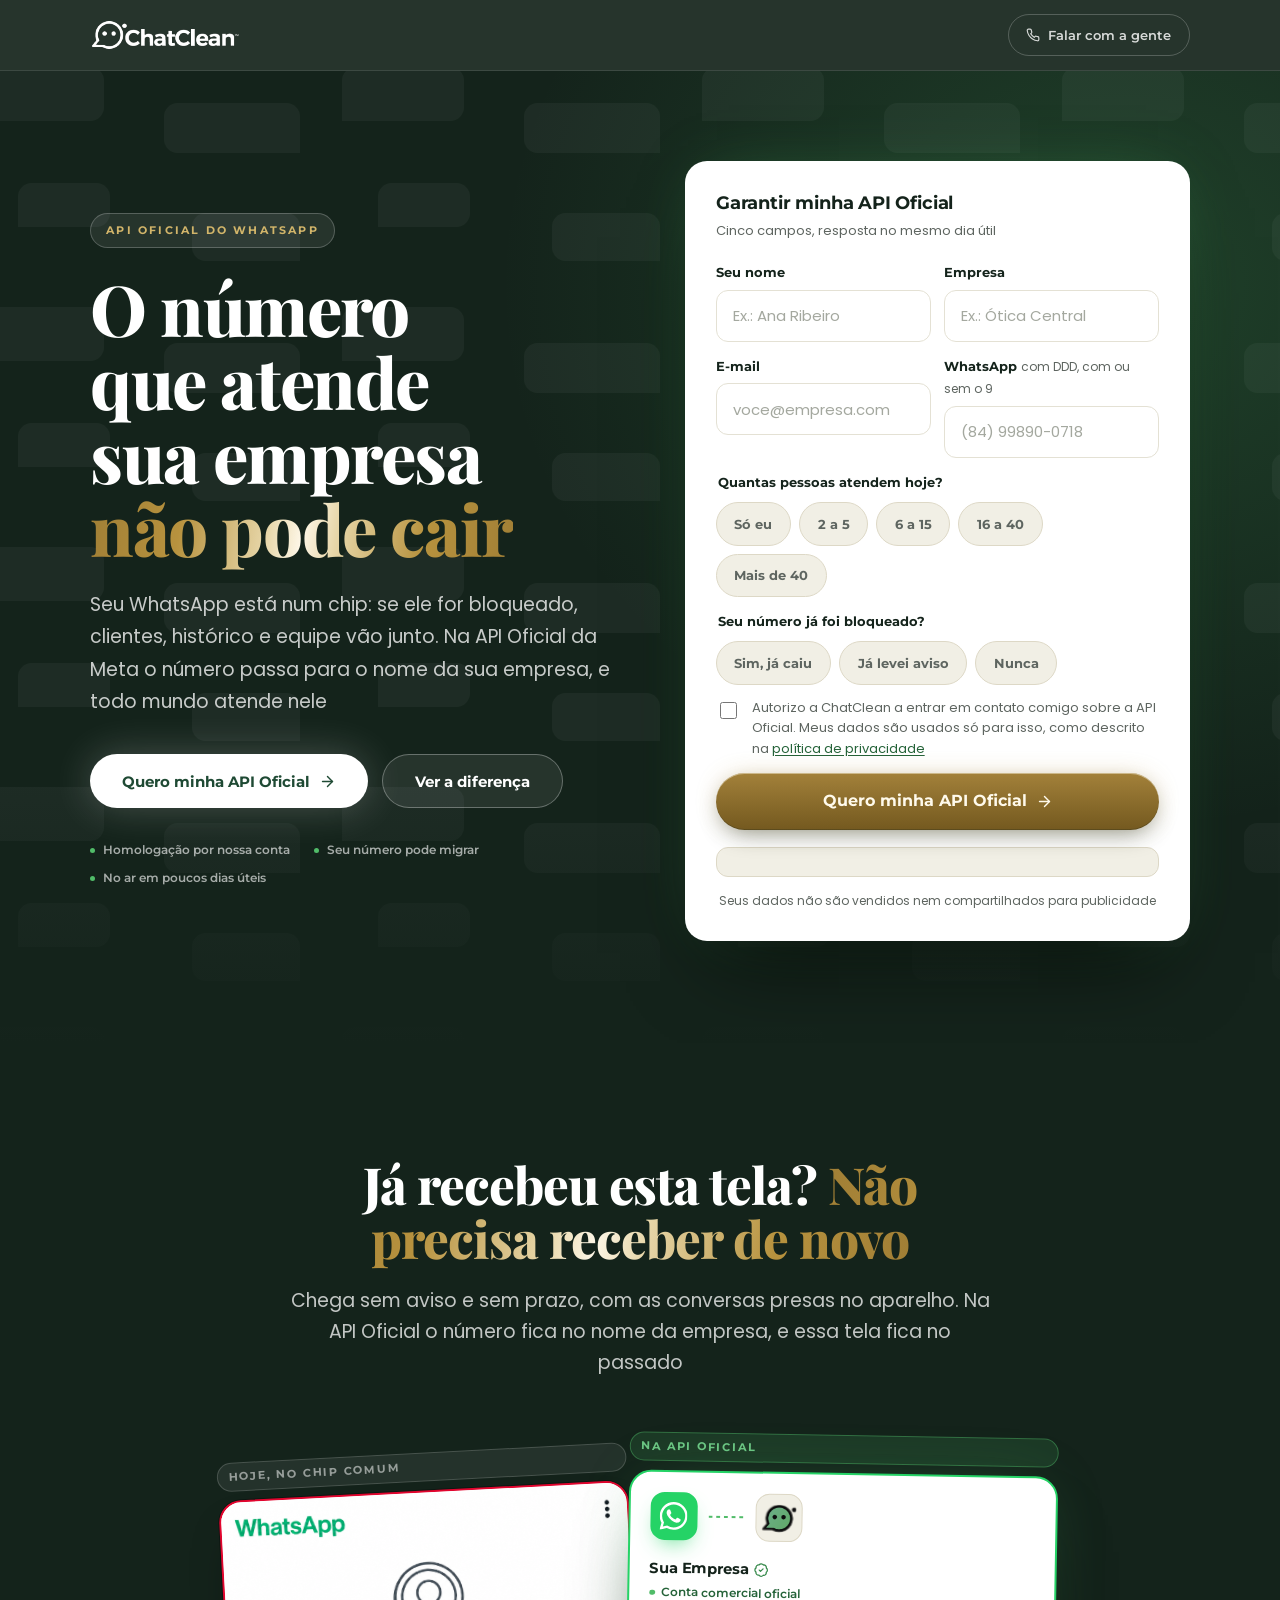
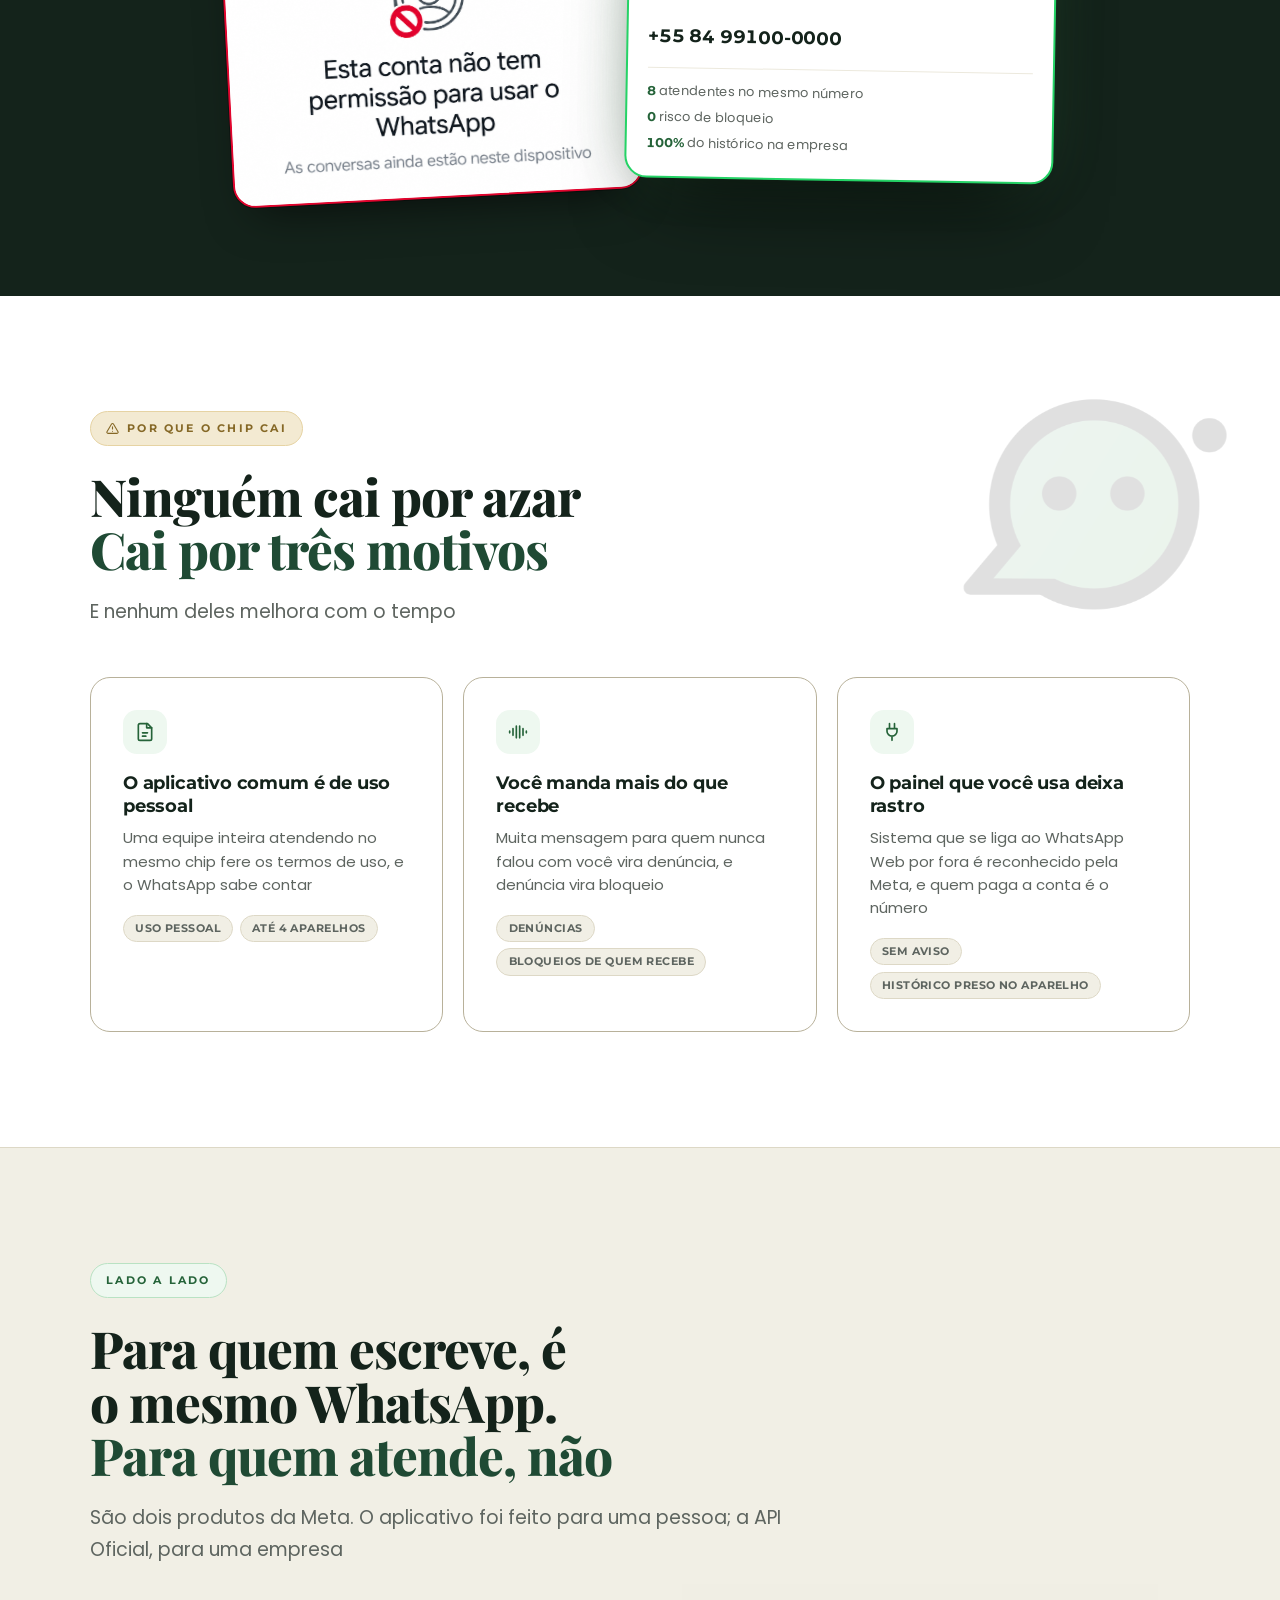
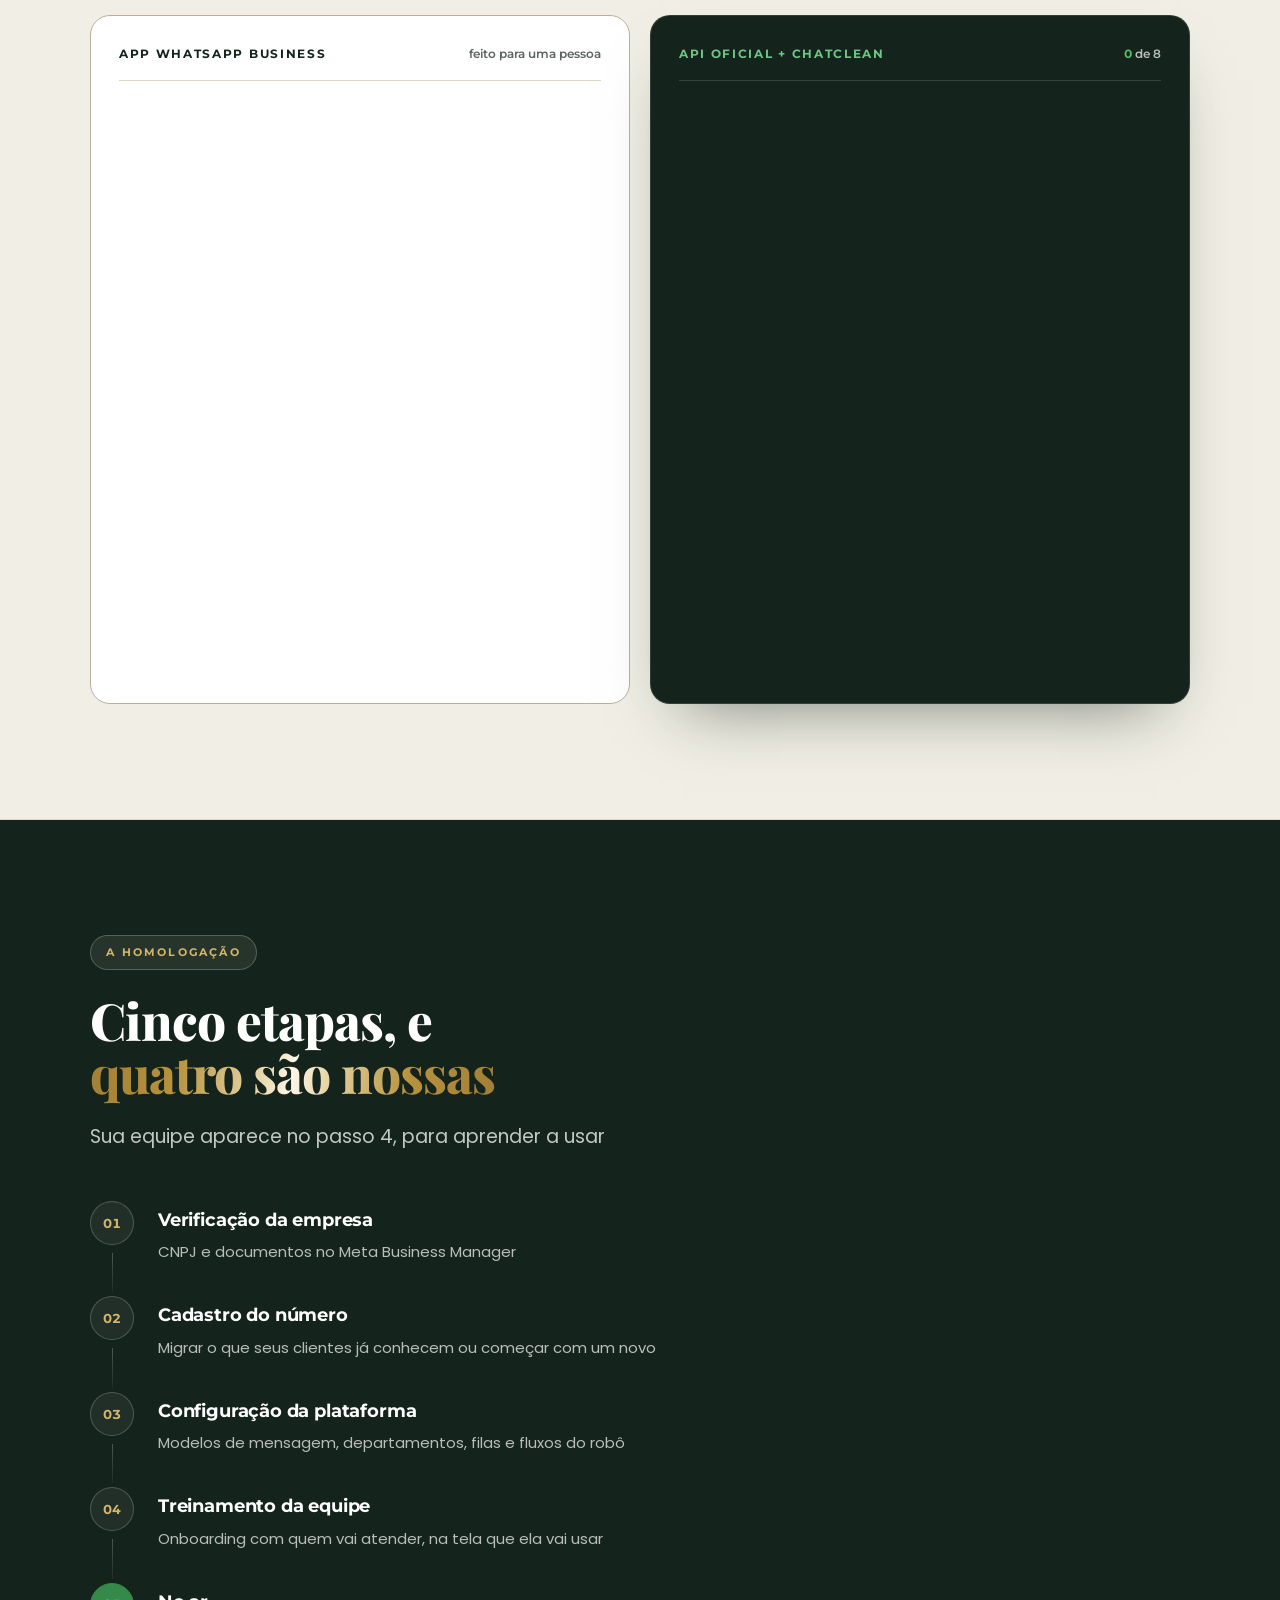
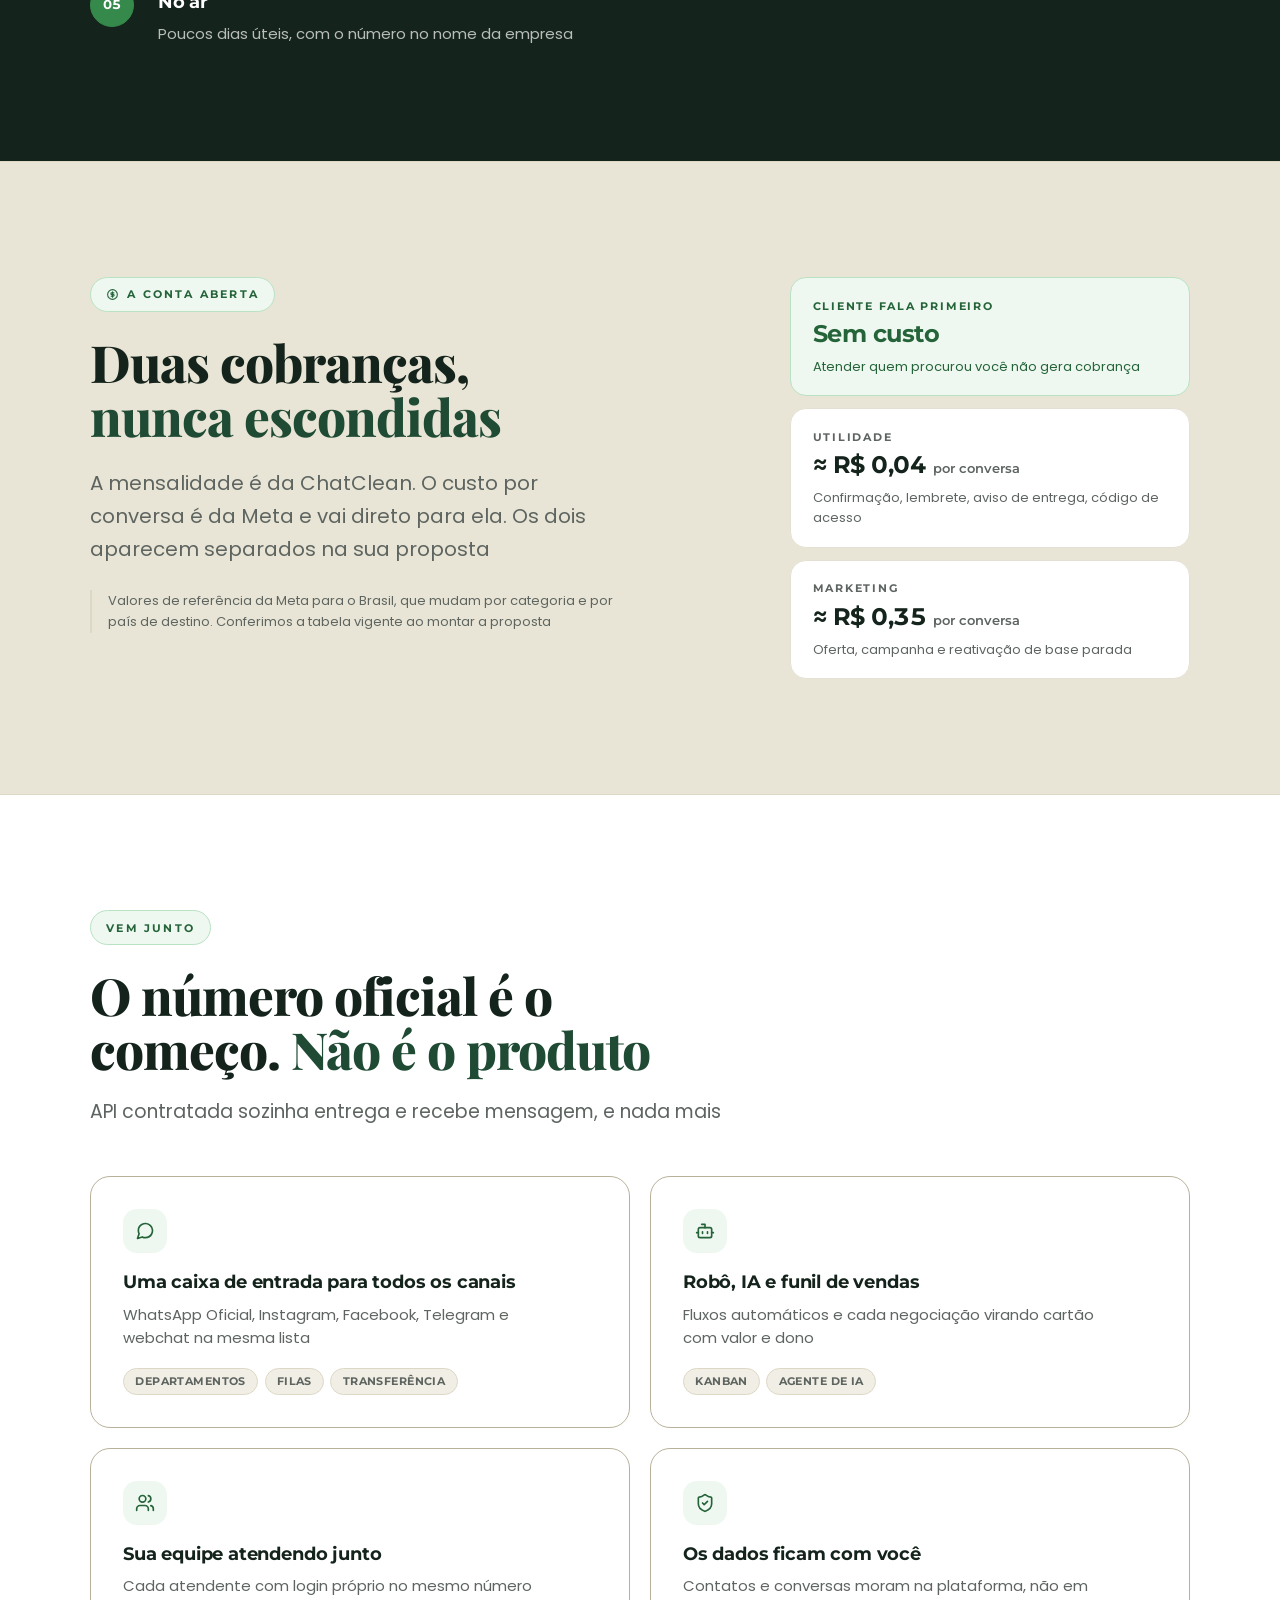
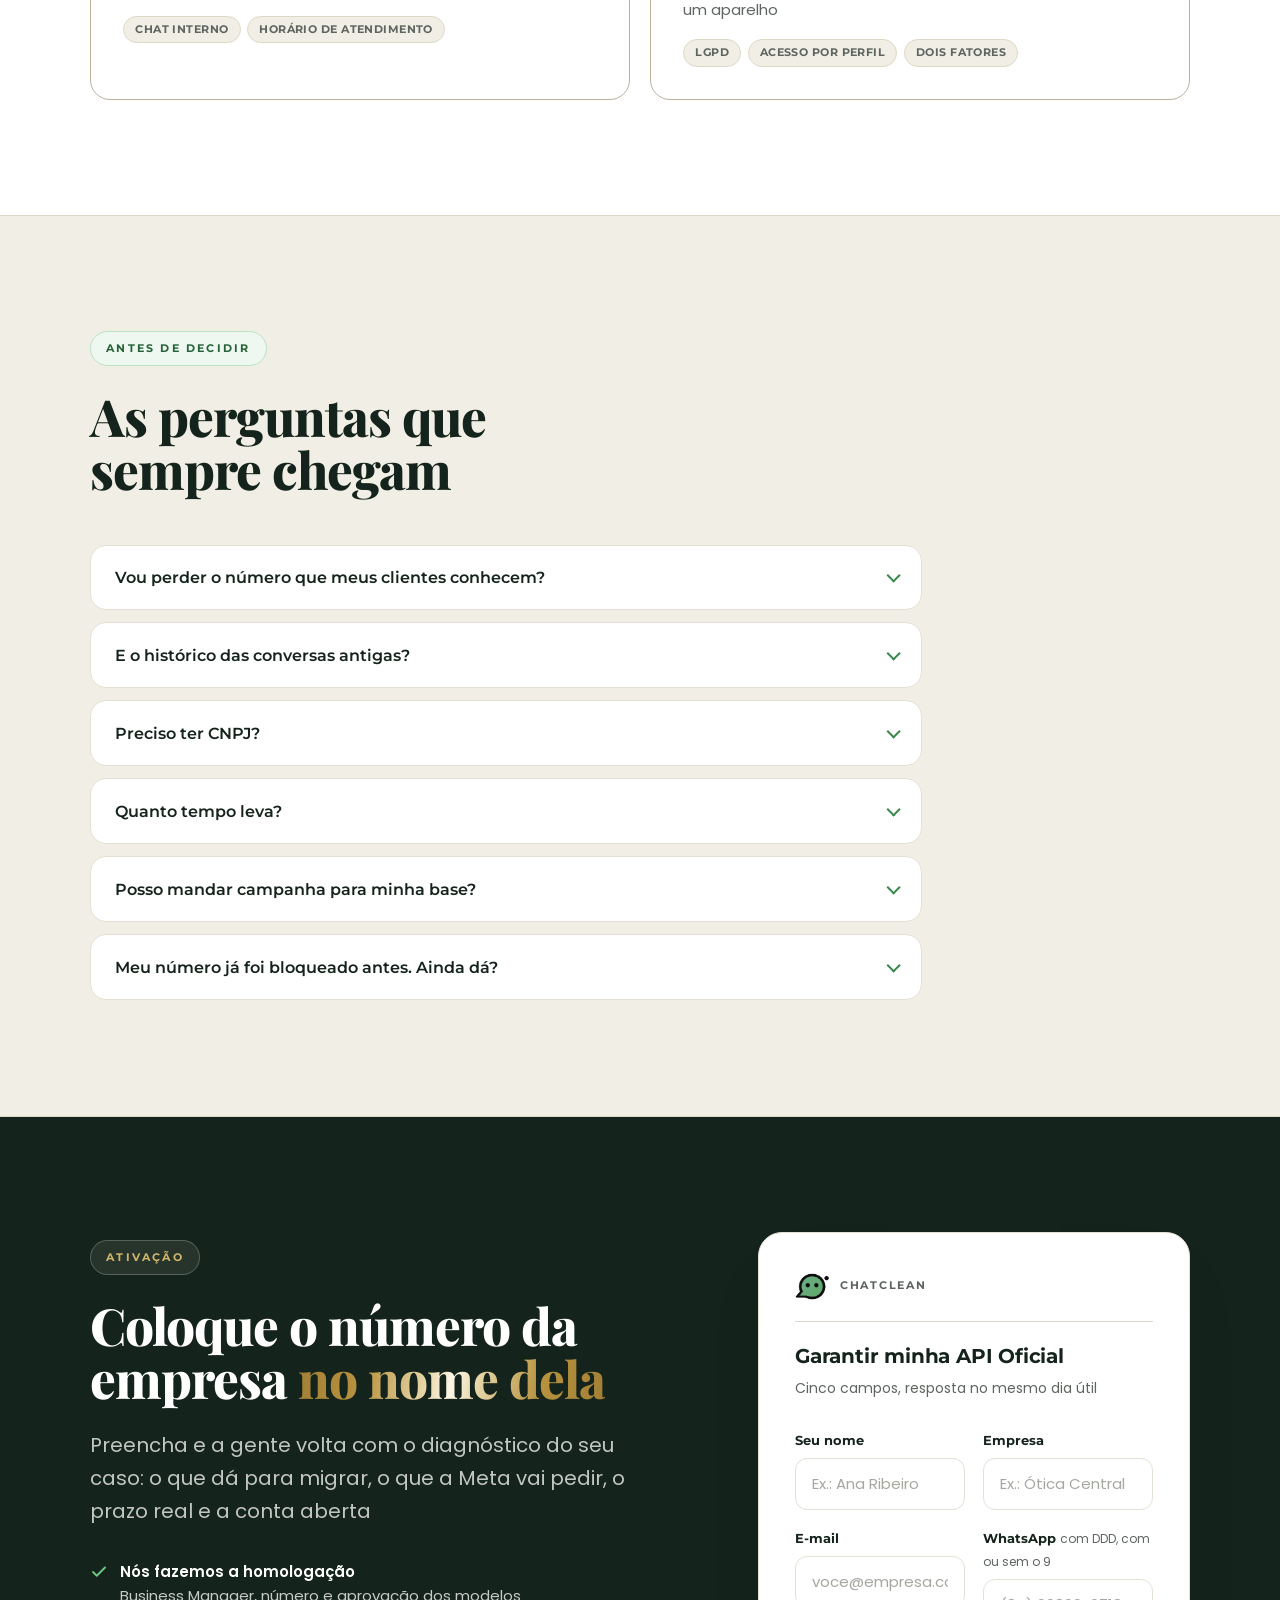
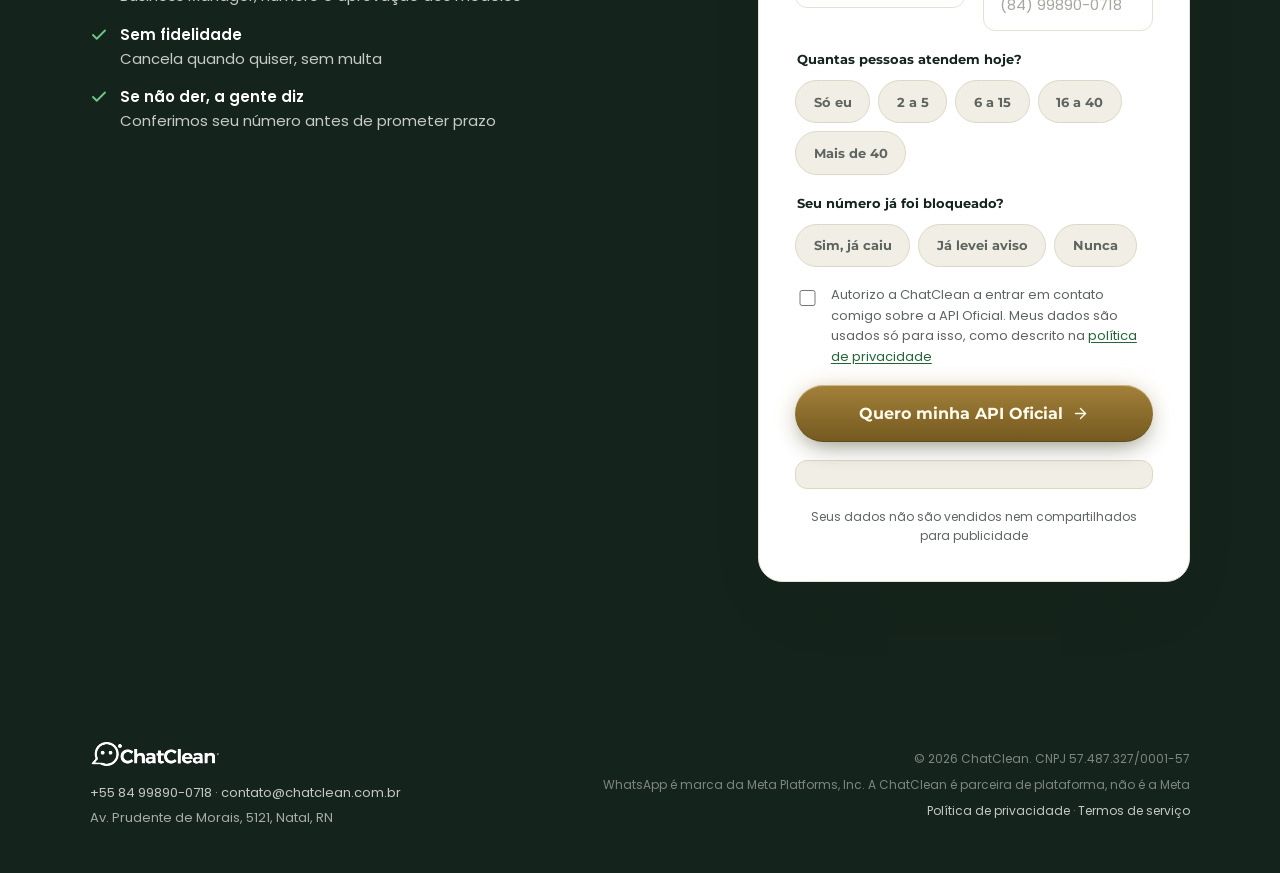
==== api-oficial.html @ 2141c9a9 "feat(api): a tabela comparativa vira o duelo, animado no motor de cenas A seção "A diferença" era um" ====
<!doctype html>
<html lang="pt-BR">
  <head>
    <meta charset="UTF-8" />
    <meta name="viewport" content="width=device-width, initial-scale=1.0" />
    <title>API Oficial do WhatsApp | ChatClean</title>
    <meta
      name="description"
      content="Coloque o WhatsApp da sua empresa na API Oficial da Meta: número no CNPJ, equipe inteira no mesmo número e nenhum risco de bloqueio. A ChatClean cuida da homologação."
    />
    <meta name="robots" content="noindex, nofollow" />
    <meta name="theme-color" content="#14231b" />
    <link rel="icon" type="image/svg+xml" href="ativos/marca-chatclean.svg" />

    <!-- Identidade tipográfica do site: Playfair Display (display),
         Poppins (texto) e Montserrat (rótulos, botões e caixa alta). -->
    <link rel="preconnect" href="https://fonts.googleapis.com" />
    <link rel="preconnect" href="https://fonts.gstatic.com" crossorigin />
    <link
      href="https://fonts.googleapis.com/css2?family=Playfair+Display:wght@600;700;800&family=Poppins:wght@400;500;600;700&family=Montserrat:wght@500;600;700&display=swap"
      rel="stylesheet"
    />

    <link rel="stylesheet" href="base.css" />
    <link rel="stylesheet" href="estilo-api-oficial.css" />
  </head>

  <body>
    <svg hidden aria-hidden="true">
      <defs>
        <!-- A marca do WhatsApp. Entra aqui porque o assunto DA PÁGINA é o
             WhatsApp: é referência ao produto de que se fala, ao lado da
             marca da ChatClean, que é de quem é a página. O aviso de marca
             registrada está no rodapé. -->
        <symbol id="i-whatsapp" viewBox="0 0 24 24" fill="currentColor">
          <path d="M17.472 14.382c-.297-.149-1.758-.867-2.03-.967-.273-.099-.471-.148-.67.15-.197.297-.767.966-.94 1.164-.173.199-.347.223-.644.075-.297-.15-1.255-.463-2.39-1.475-.883-.788-1.48-1.761-1.653-2.059-.173-.297-.018-.458.13-.606.134-.133.298-.347.446-.52.149-.174.198-.298.298-.497.099-.198.05-.371-.025-.52-.075-.149-.669-1.612-.916-2.207-.242-.579-.487-.5-.669-.51a12.8 12.8 0 0 0-.57-.01c-.198 0-.52.074-.792.372-.272.297-1.04 1.016-1.04 2.479 0 1.462 1.065 2.875 1.213 3.074.149.198 2.096 3.2 5.077 4.487.709.306 1.262.489 1.694.625.712.227 1.36.195 1.872.118.571-.085 1.758-.719 2.006-1.413.248-.694.248-1.289.173-1.413-.074-.124-.272-.198-.57-.347m-5.421 7.403h-.004a9.87 9.87 0 0 1-5.031-1.378l-.361-.214-3.741.982.998-3.648-.235-.374a9.86 9.86 0 0 1-1.51-5.26c.001-5.45 4.436-9.884 9.888-9.884 2.64 0 5.122 1.03 6.988 2.898a9.825 9.825 0 0 1 2.893 6.994c-.003 5.45-4.437 9.884-9.885 9.884m8.413-18.297A11.815 11.815 0 0 0 12.05 0C5.495 0 .16 5.335.157 11.892c0 2.096.547 4.142 1.588 5.945L.057 24l6.305-1.654a11.882 11.882 0 0 0 5.683 1.448h.005c6.554 0 11.89-5.335 11.893-11.893a11.821 11.821 0 0 0-3.48-8.413Z" />
        </symbol>
        <symbol id="i-seta" viewBox="0 0 24 24" fill="none" stroke="currentColor" stroke-width="2" stroke-linecap="round" stroke-linejoin="round">
          <path d="M5 12h14" /><path d="m12 5 7 7-7 7" />
        </symbol>
        <symbol id="i-confere" viewBox="0 0 24 24" fill="none" stroke="currentColor" stroke-width="2.5" stroke-linecap="round" stroke-linejoin="round">
          <path d="M20 6 9 17l-5-5" />
        </symbol>
        <symbol id="i-fone" viewBox="0 0 24 24" fill="none" stroke="currentColor" stroke-width="2" stroke-linecap="round" stroke-linejoin="round">
          <path d="M22 16.92v3a2 2 0 0 1-2.18 2 19.79 19.79 0 0 1-8.63-3.07 19.5 19.5 0 0 1-6-6 19.79 19.79 0 0 1-3.07-8.67A2 2 0 0 1 4.11 2h3a2 2 0 0 1 2 1.72c.127.96.361 1.903.7 2.81a2 2 0 0 1-.45 2.11L8.09 9.91a16 16 0 0 0 6 6l1.27-1.27a2 2 0 0 1 2.11-.45c.907.339 1.85.573 2.81.7A2 2 0 0 1 22 16.92Z" />
        </symbol>
        <symbol id="i-escudo" viewBox="0 0 24 24" fill="none" stroke="currentColor" stroke-width="2" stroke-linecap="round" stroke-linejoin="round">
          <path d="M20 13c0 5-3.5 7.5-7.66 8.95a1 1 0 0 1-.67-.01C7.5 20.5 4 18 4 13V6a1 1 0 0 1 1-1c2 0 4.5-1.2 6.24-2.72a1.17 1.17 0 0 1 1.52 0C14.51 3.81 17 5 19 5a1 1 0 0 1 1 1z" /><path d="m9 12 2 2 4-4" />
        </symbol>
        <symbol id="i-selo" viewBox="0 0 24 24" fill="none" stroke="currentColor" stroke-width="2" stroke-linecap="round" stroke-linejoin="round">
          <path d="M3.85 8.62a4 4 0 0 1 4.78-4.77 4 4 0 0 1 6.74 0 4 4 0 0 1 4.78 4.78 4 4 0 0 1 0 6.74 4 4 0 0 1-4.77 4.78 4 4 0 0 1-6.75 0 4 4 0 0 1-4.78-4.77 4 4 0 0 1 0-6.76Z" /><path d="m9 12 2 2 4-4" />
        </symbol>
        <symbol id="i-pessoas" viewBox="0 0 24 24" fill="none" stroke="currentColor" stroke-width="2" stroke-linecap="round" stroke-linejoin="round">
          <path d="M16 21v-2a4 4 0 0 0-4-4H6a4 4 0 0 0-4 4v2" /><circle cx="9" cy="7" r="4" /><path d="M22 21v-2a4 4 0 0 0-3-3.87M16 3.13a4 4 0 0 1 0 7.75" />
        </symbol>
        <symbol id="i-alerta" viewBox="0 0 24 24" fill="none" stroke="currentColor" stroke-width="2" stroke-linecap="round" stroke-linejoin="round">
          <path d="M12 9v4m0 4h.01" /><path d="M10.29 3.86 1.82 18a2 2 0 0 0 1.71 3h16.94a2 2 0 0 0 1.71-3L13.71 3.86a2 2 0 0 0-3.42 0Z" />
        </symbol>
        <symbol id="i-contrato" viewBox="0 0 24 24" fill="none" stroke="currentColor" stroke-width="2" stroke-linecap="round" stroke-linejoin="round">
          <path d="M15 2H6a2 2 0 0 0-2 2v16a2 2 0 0 0 2 2h12a2 2 0 0 0 2-2V7z" /><path d="M14 2v5h6M9 13h6m-6 4h4" />
        </symbol>
        <symbol id="i-onda" viewBox="0 0 24 24" fill="none" stroke="currentColor" stroke-width="2" stroke-linecap="round" stroke-linejoin="round">
          <path d="M2 13v-2m4 5V8m4 11V5m4 14V5m4 11V8m4 5v-2" />
        </symbol>
        <symbol id="i-plugue" viewBox="0 0 24 24" fill="none" stroke="currentColor" stroke-width="2" stroke-linecap="round" stroke-linejoin="round">
          <path d="M9 2v6m6-6v6M6 8h12v3a6 6 0 0 1-6 6 6 6 0 0 1-6-6zm6 9v5" />
        </symbol>
        <symbol id="i-moeda" viewBox="0 0 24 24" fill="none" stroke="currentColor" stroke-width="2" stroke-linecap="round" stroke-linejoin="round">
          <circle cx="12" cy="12" r="9" /><path d="M14.5 9h-4a1.5 1.5 0 0 0 0 3h3a1.5 1.5 0 0 1 0 3h-4M12 7v10" />
        </symbol>
        <symbol id="i-mensagem" viewBox="0 0 24 24" fill="none" stroke="currentColor" stroke-width="2" stroke-linecap="round" stroke-linejoin="round">
          <path d="M21 11.5a8.38 8.38 0 0 1-.9 3.8 8.5 8.5 0 0 1-7.6 4.7 8.38 8.38 0 0 1-3.8-.9L3 21l1.9-5.7a8.38 8.38 0 0 1-.9-3.8 8.5 8.5 0 0 1 4.7-7.6 8.38 8.38 0 0 1 3.8-.9h.5a8.48 8.48 0 0 1 8 8z" />
        </symbol>
        <symbol id="i-robo" viewBox="0 0 24 24" fill="none" stroke="currentColor" stroke-width="2" stroke-linecap="round" stroke-linejoin="round">
          <path d="M12 8V4H8" /><rect width="16" height="12" x="4" y="8" rx="2" /><path d="M2 14h2m16 0h2M15 13v2m-6-2v2" />
        </symbol>
      </defs>
    </svg>

    <header class="topo">
      <div class="envelope topo__interno">
        <a class="topo__marca" href="https://chatclean.com.br" aria-label="ChatClean, página inicial">
          <img src="ativos/chatclean-white.svg" alt="ChatClean" width="150" height="30" />
        </a>
        <a
          class="topo__contato"
          href="https://api.whatsapp.com/send?phone=5584998900718&amp;text=Ol%C3%A1%2C+quero+ativar+a+API+Oficial+do+WhatsApp"
          target="_blank"
          rel="noopener noreferrer"
        >
          <svg aria-hidden="true" width="14" height="14"><use href="#i-fone" /></svg>
          Falar com a gente
        </a>
      </div>
    </header>

    <main>
      <!-- =====================================================
           HERO — a tese é o próprio número. À esquerda o
           WhatsApp com o selo de bloqueio; à direita o mesmo
           WhatsApp ligado à ChatClean, com o perfil verificado.
           Quem passa o olho entende sem ler uma linha.

           As duas peças são ilustração da ChatClean: nenhuma
           reproduz a interface do WhatsApp.
           ===================================================== -->
      <section class="hero">
        <div class="envelope hero__interno">
          <div class="hero__texto">
            <span class="etiqueta etiqueta--noite entra entra--1">API Oficial do WhatsApp</span>

            <h1 class="entra entra--2">
              O número que atende sua empresa
              <span class="latao">não pode cair</span>
            </h1>

            <p class="hero__apoio entra entra--3">
              Seu WhatsApp está num chip: se ele for bloqueado, clientes,
              histórico e equipe vão junto. Na API Oficial da Meta o número
              passa para o nome da sua empresa, e todo mundo atende nele
            </p>

            <div class="par-de-botoes entra entra--4">
              <a class="botao botao--claro" href="#quero">
                Quero minha API Oficial
                <svg class="botao__seta" aria-hidden="true" width="17" height="17"><use href="#i-seta" /></svg>
              </a>
              <a class="botao botao--fantasma" href="#diferenca">Ver a diferença</a>
            </div>

            <ul class="hero__provas entra entra--5">
              <li>Homologação por nossa conta</li>
              <li>Seu número pode migrar</li>
              <li>No ar em poucos dias úteis</li>
            </ul>
          </div>

          <!-- O formulário já na primeira dobra. A cena dos dois estados do
               número, que morava aqui, desceu para a seção logo abaixo do
               hero (`#hoje-e-depois`). O MESMO formulário continua no fim
               da página (`#quero`): quem chega decidido pede aqui, quem
               precisa ler antes pede lá. Os dois enviam para o mesmo lugar,
               e `formulario.js` liga os dois.

               OS IDS LEVAM O PREFIXO `api-hero-`: id repete na página
               inteira, e o formulário do fim já usa `api-`. Dois campos com
               o mesmo id fazem o `label` do segundo focar o input do
               primeiro, do outro lado da página. -->
          <div class="hero__pedido entra entra--4">
            <form class="formulario formulario--hero" data-landing="api-oficial" novalidate>
              <h3 class="formulario__titulo">Garantir minha API Oficial</h3>
              <p class="formulario__nota">Cinco campos, resposta no mesmo dia útil</p>

              <div class="campos campos--duplo">
                <div class="campo">
                  <label for="api-hero-nome">Seu nome</label>
                  <input id="api-hero-nome" name="nome" type="text" autocomplete="name" placeholder="Ex.: Ana Ribeiro" maxlength="120" required aria-describedby="api-hero-erro-nome" />
                  <span class="campo__erro" id="api-hero-erro-nome" data-erro="nome"></span>
                </div>

                <div class="campo">
                  <label for="api-hero-empresa">Empresa</label>
                  <input id="api-hero-empresa" name="empresa" type="text" autocomplete="organization" placeholder="Ex.: Ótica Central" maxlength="120" required aria-describedby="api-hero-erro-empresa" />
                  <span class="campo__erro" id="api-hero-erro-empresa" data-erro="empresa"></span>
                </div>

                <div class="campo">
                  <label for="api-hero-email">E-mail</label>
                  <input id="api-hero-email" name="email" type="email" autocomplete="email" placeholder="voce@empresa.com" maxlength="160" required aria-describedby="api-hero-erro-email" />
                  <span class="campo__erro" id="api-hero-erro-email" data-erro="email"></span>
                </div>

                <div class="campo">
                  <label for="api-hero-whats">WhatsApp <span class="campo__dica">com DDD, com ou sem o 9</span></label>
                  <input id="api-hero-whats" name="telefone" type="tel" inputmode="numeric" autocomplete="tel" placeholder="(84) 99890-0718" maxlength="16" required aria-describedby="api-hero-erro-telefone" />
                  <span class="campo__erro" id="api-hero-erro-telefone" data-erro="telefone"></span>
                </div>

                <fieldset class="pilulas">
                  <legend>Quantas pessoas atendem hoje?</legend>
                  <div class="pilulas__opcoes">
                    <label class="pilula"><input type="radio" name="atendentes" value="so-eu" required /><span>Só eu</span></label>
                    <label class="pilula"><input type="radio" name="atendentes" value="2-5" required /><span>2 a 5</span></label>
                    <label class="pilula"><input type="radio" name="atendentes" value="6-15" required /><span>6 a 15</span></label>
                    <label class="pilula"><input type="radio" name="atendentes" value="16-40" required /><span>16 a 40</span></label>
                    <label class="pilula"><input type="radio" name="atendentes" value="40+" required /><span>Mais de 40</span></label>
                  </div>
                  <span class="campo__erro" data-erro="atendentes"></span>
                </fieldset>

                <fieldset class="pilulas">
                  <legend>Seu número já foi bloqueado?</legend>
                  <div class="pilulas__opcoes">
                    <label class="pilula"><input type="radio" name="bloqueio" value="sim" required /><span>Sim, já caiu</span></label>
                    <label class="pilula"><input type="radio" name="bloqueio" value="quase" required /><span>Já levei aviso</span></label>
                    <label class="pilula"><input type="radio" name="bloqueio" value="nao" required /><span>Nunca</span></label>
                  </div>
                  <span class="campo__erro" data-erro="bloqueio"></span>
                </fieldset>

                <label class="aceite" for="api-hero-aceite">
                  <input id="api-hero-aceite" name="aceite" type="checkbox" required aria-describedby="api-hero-erro-aceite" />
                  <span>
                    Autorizo a ChatClean a entrar em contato comigo sobre a API
                    Oficial. Meus dados são usados só para isso, como descrito na
                    <a href="https://chatclean.com.br/politica-de-privacidade" target="_blank" rel="noopener noreferrer">política de privacidade</a>
                    <span class="campo__erro" id="api-hero-erro-aceite" data-erro="aceite"></span>
                  </span>
                </label>

                <!-- CAMPO-ISCA, igual ao do formulário do fim: fora da tela e
                     fora da ordem de tabulação. Robô preenche, o servidor
                     descarta sem dizer por quê. NÃO use `display: none`. -->
                <div class="isca" aria-hidden="true">
                  <label for="api-hero-site">Site</label>
                  <input id="api-hero-site" name="site" type="text" tabindex="-1" autocomplete="off" />
                </div>

                <div class="campo-de-envio">
                  <button class="botao botao--latao botao--largo" type="submit">
                    Quero minha API Oficial
                    <svg class="botao__seta" aria-hidden="true" width="17" height="17"><use href="#i-seta" /></svg>
                  </button>
                </div>
              </div>

              <p class="recado" data-recado role="status" hidden></p>

              <p class="formulario__rodape">
                Seus dados não são vendidos nem compartilhados para publicidade
              </p>
            </form>
          </div>
        </div>
      </section>

      <!-- =====================================================
           O antes e o depois do número. Esta cena ABRIA a página,
           no hero; desceu para cá quando o formulário subiu para a
           primeira dobra. Continua sendo o argumento visual da
           landing: a mesma marca apagada de um lado e acesa do
           outro, e o fio correndo até a ChatClean. A seção é
           verde-noite porque as duas telas foram desenhadas para
           esse fundo, e trocá-lo seria redesenhar as duas.
           ===================================================== -->
      <section class="secao secao--noite" id="hoje-e-depois">
        <div class="envelope">
          <div class="titulo-de-secao centralizado">
            <!-- A seção é a DOR TORNADA CONCRETA, logo depois da promessa do
                 hero: o print real é a prova, a seção seguinte explica o
                 porquê. Pergunta retórica na língua de quem já passou por
                 isso ("já recebeu esta tela?"), e a saída dita pelo nome,
                 sem "esta"/"ela" soltos, que era o que deixava a copy
                 anterior vaga. Sem "à esquerda" e "à direita": no celular os
                 cards empilham. -->
            <h2>Já recebeu esta tela? <span class="latao">Não precisa receber de novo</span></h2>
            <p class="linha-de-apoio">
              Chega sem aviso e sem prazo, com as conversas
              presas no aparelho. Na API Oficial o número fica no nome da
              empresa, e essa tela fica no passado
            </p>
          </div>

          <div class="cena-dos-estados">
            <figure class="tela tela--caida">
              <figcaption class="tela__rotulo">Hoje, no chip comum</figcaption>
              <!-- Print real, e não ilustração: a tela verdadeira convence
                   mais do que qualquer desenho. É o único lugar da página
                   que reproduz a interface do WhatsApp, por ser prova.
                   Servido no tamanho em que foi tirado (183px): esticar
                   borraria, e prova borrada é o oposto de prova. -->
              <div class="tela__corpo tela__corpo--print">
                <img
                  class="tela__print"
                  src="ativos/bloqueio-real.png"
                  alt="Tela real do WhatsApp com o aviso: esta conta não tem permissão para usar o WhatsApp. As conversas ainda estão neste dispositivo, e o único botão é solicitar uma análise."
                  width="880"
                  height="657"
                  loading="lazy"
                  decoding="async"
                />
              </div>
            </figure>

            <figure class="tela tela--oficial">
              <figcaption class="tela__rotulo tela__rotulo--verde">Na API Oficial</figcaption>
              <div class="tela__corpo" role="img"
                   aria-label="Ilustração do WhatsApp ligado à ChatClean: conta comercial oficial verificada, oito atendentes no mesmo número e nenhum risco de bloqueio.">
                <!-- O par que a página vende: o WhatsApp de um lado, a
                     ChatClean do outro, e o fio correndo entre os dois. -->
                <div class="dupla">
                  <span class="app__icone app__icone--vivo">
                    <svg aria-hidden="true"><use href="#i-whatsapp" /></svg>
                  </span>
                  <span class="dupla__elo" aria-hidden="true"></span>
                  <span class="dupla__marca">
                    <img src="ativos/marca-chatclean.svg" alt="" width="34" height="34" />
                  </span>
                </div>

                <div class="perfil">
                  <p class="perfil__nome">
                    Sua Empresa
                    <svg class="perfil__selo" aria-label="Verificada" width="15" height="15"><use href="#i-selo" /></svg>
                  </p>
                  <p class="perfil__estado">
                    <i class="pulso" aria-hidden="true"></i>
                    Conta comercial oficial
                  </p>
                </div>

                <p class="tela__numero tela__numero--vivo">+55 84 99100-0000</p>

                <ul class="tela__contagem tela__contagem--viva">
                  <li><b>8</b> atendentes no mesmo número</li>
                  <li><b>0</b> risco de bloqueio</li>
                  <li><b>100%</b> do histórico na empresa</li>
                </ul>
              </div>
            </figure>
          </div>
        </div>
      </section>

      <!-- =====================================================
           O mecanismo. Antes de vender a solução, explicar por
           que o problema acontece: quem entende o motivo não
           tenta o atalho de novo.
           ===================================================== -->
      <section class="secao secao--marcada">
        <div class="envelope">
          <div class="titulo-de-secao">
            <span class="etiqueta etiqueta--latao">
              <svg aria-hidden="true" width="13" height="13"><use href="#i-alerta" /></svg>
              Por que o chip cai
            </span>
            <!-- Uma ideia por seção: o bloqueio tem causa, e a causa não
                 passa sozinha. Os três cards são as três causas, ditas do
                 lado de quem tem o número, não do lado de quem detecta. -->
            <h2>Ninguém cai por azar <span class="destaque">Cai por três motivos</span></h2>
            <p>E nenhum deles melhora com o tempo</p>
          </div>

          <div class="grade grade--3" data-carrossel>
            <article class="cartao">
              <span class="selo-de-icone"><svg aria-hidden="true"><use href="#i-contrato" /></svg></span>
              <h3>O aplicativo comum é de uso pessoal</h3>
              <p>Uma equipe inteira atendendo no mesmo chip fere os termos de uso, e o WhatsApp sabe contar</p>
              <div class="chips">
                <span class="chip">uso pessoal</span>
                <span class="chip">até 4 aparelhos</span>
              </div>
            </article>

            <article class="cartao">
              <span class="selo-de-icone"><svg aria-hidden="true"><use href="#i-onda" /></svg></span>
              <h3>Você manda mais do que recebe</h3>
              <p>Muita mensagem para quem nunca falou com você vira denúncia, e denúncia vira bloqueio</p>
              <div class="chips">
                <span class="chip">denúncias</span>
                <span class="chip">bloqueios de quem recebe</span>
              </div>
            </article>

            <article class="cartao">
              <span class="selo-de-icone"><svg aria-hidden="true"><use href="#i-plugue" /></svg></span>
              <h3>O painel que você usa deixa rastro</h3>
              <p>Sistema que se liga ao WhatsApp Web por fora é reconhecido pela Meta, e quem paga a conta é o número</p>
              <div class="chips">
                <span class="chip">sem aviso</span>
                <span class="chip">histórico preso no aparelho</span>
              </div>
            </article>
          </div>
        </div>
      </section>

      <!-- =====================================================
           O duelo: o aplicativo comum contra a API Oficial, nos
           oito critérios que decidem. Já foi uma tabela; virou
           dois cards lado a lado com os critérios entrando em
           pares, no motor de cenas do site (`cenas.js`): o lado
           do app apaga com um ✕, o lado oficial acende com um ✓,
           e o placar do card oficial sobe até 8 de 8.

           NÃO É `aria-hidden`: diferente dos palcos dos cartões
           de recurso, isto é o conteúdo, não ilustração dele. As
           peças escondidas por opacidade continuam legíveis para
           leitor de tela, e com "reduzir movimento" o motor mostra
           tudo de uma vez.
           ===================================================== -->
      <section class="secao secao--creme" id="diferenca">
        <div class="envelope">
          <div class="titulo-de-secao">
            <span class="etiqueta">Lado a lado</span>
            <h2>Para quem escreve, é o mesmo WhatsApp. <span class="destaque">Para quem atende, não</span></h2>
            <p>São dois produtos da Meta. O aplicativo foi feito para uma pessoa; a API Oficial, para uma empresa</p>
          </div>

          <div class="duelo palco" data-cena data-passos="700,600,600,600,600,600,600,600">
            <article class="duelo__lado duelo__lado--app">
              <header class="duelo__cabeca">
                <span class="duelo__nome">App WhatsApp Business</span>
                <span class="duelo__placar">feito para uma pessoa</span>
              </header>
              <ul class="duelo__lista">
                <li data-surge-em="1"><b>Atendentes no mesmo número</b><span>Até 4 aparelhos</span></li>
                <li data-surge-em="2"><b>Risco de bloqueio</b><span>Cresce com o volume</span></li>
                <li data-surge-em="3"><b>Dono do número</b><span>Quem está com o celular</span></li>
                <li data-surge-em="4"><b>Campanhas em escala</b><span>Lista de transmissão, com risco</span></li>
                <li data-surge-em="5"><b>Robô e Agente de IA</b><span>Só aviso de ausência</span></li>
                <li data-surge-em="6"><b>Conexão com CRM</b><span>Nenhuma</span></li>
                <li data-surge-em="7"><b>Relatórios</b><span>Contagem de mensagens</span></li>
                <li data-surge-em="8"><b>Quando dá problema</b><span>Você descobre com o número fora</span></li>
              </ul>
            </article>

            <article class="duelo__lado duelo__lado--oficial">
              <header class="duelo__cabeca">
                <span class="duelo__nome">API Oficial + ChatClean</span>
                <span class="duelo__placar duelo__placar--conta"><b class="duelo__numero"></b> de 8</span>
              </header>
              <ul class="duelo__lista">
                <li data-surge-em="1"><b>Atendentes no mesmo número</b><span>A equipe inteira, cada um com o próprio acesso</span></li>
                <li data-surge-em="2"><b>Risco de bloqueio</b><span>Canal homologado pela Meta</span></li>
                <li data-surge-em="3"><b>Dono do número</b><span>O CNPJ, com perfil oficial</span></li>
                <li data-surge-em="4"><b>Campanhas em escala</b><span>Modelos aprovados pela Meta</span></li>
                <li data-surge-em="5"><b>Robô e Agente de IA</b><span>Fluxos e IA que passam para uma pessoa</span></li>
                <li data-surge-em="6"><b>Conexão com CRM</b><span>Funil, contatos e webhook nativos</span></li>
                <li data-surge-em="7"><b>Relatórios</b><span>Tempo de resposta, atendente e etapa</span></li>
                <li data-surge-em="8"><b>Quando dá problema</b><span>Suporte em português, antes de o número cair</span></li>
              </ul>
            </article>
          </div>
        </div>
      </section>

      <!-- =====================================================
           Os cinco passos. São numerados porque a ordem é real:
           não dá para cadastrar o número antes de verificar a
           empresa na Meta. O fio vertical é essa dependência.
           ===================================================== -->
      <section class="secao secao--noite">
        <div class="envelope">
          <div class="titulo-de-secao">
            <span class="etiqueta etiqueta--noite">A homologação</span>
            <h2>Cinco etapas, e <span class="latao">quatro são nossas</span></h2>
            <p>Sua equipe aparece no passo 4, para aprender a usar</p>
          </div>

          <ol class="caminho">
            <li class="passo">
              <span class="passo__numero">01</span>
              <div>
                <h3>Verificação da empresa</h3>
                <p>CNPJ e documentos no Meta Business Manager</p>
              </div>
            </li>
            <li class="passo">
              <span class="passo__numero">02</span>
              <div>
                <h3>Cadastro do número</h3>
                <p>Migrar o que seus clientes já conhecem ou começar com um novo</p>
              </div>
            </li>
            <li class="passo">
              <span class="passo__numero">03</span>
              <div>
                <h3>Configuração da plataforma</h3>
                <p>Modelos de mensagem, departamentos, filas e fluxos do robô</p>
              </div>
            </li>
            <li class="passo">
              <span class="passo__numero">04</span>
              <div>
                <h3>Treinamento da equipe</h3>
                <p>Onboarding com quem vai atender, na tela que ela vai usar</p>
              </div>
            </li>
            <li class="passo passo--fim">
              <span class="passo__numero">05</span>
              <div>
                <h3>No ar</h3>
                <p>Poucos dias úteis, com o número no nome da empresa</p>
              </div>
            </li>
          </ol>
        </div>
      </section>

      <!-- =====================================================
           O custo. Abrir a conta antes de perguntarem é o que
           separa proposta de armadilha.
           ===================================================== -->
      <section class="secao secao--creme-fundo">
        <div class="envelope conta">
          <div>
            <span class="etiqueta"><svg aria-hidden="true" width="13" height="13"><use href="#i-moeda" /></svg> A conta aberta</span>
            <h2>Duas cobranças, <span class="destaque">nunca escondidas</span></h2>
            <p class="linha-de-apoio conta__apoio">
              A mensalidade é da ChatClean. O custo por conversa é da Meta e vai
              direto para ela. Os dois aparecem separados na sua proposta
            </p>
            <p class="conta__ressalva">
              Valores de referência da Meta para o Brasil, que mudam por categoria
              e por país de destino. Conferimos a tabela vigente ao montar a
              proposta
            </p>
          </div>

          <div class="tarifas">
            <div class="tarifa tarifa--gratis">
              <span class="tarifa__rotulo">Cliente fala primeiro</span>
              <p class="tarifa__valor">Sem custo</p>
              <p class="tarifa__nota">Atender quem procurou você não gera cobrança</p>
            </div>
            <div class="tarifa">
              <span class="tarifa__rotulo">Utilidade</span>
              <p class="tarifa__valor">≈ R$ 0,04 <span>por conversa</span></p>
              <p class="tarifa__nota">Confirmação, lembrete, aviso de entrega, código de acesso</p>
            </div>
            <div class="tarifa">
              <span class="tarifa__rotulo">Marketing</span>
              <p class="tarifa__valor">≈ R$ 0,35 <span>por conversa</span></p>
              <p class="tarifa__nota">Oferta, campanha e reativação de base parada</p>
            </div>
          </div>
        </div>
      </section>

      <!-- =====================================================
           O que vem junto: o número oficial sozinho é um cano.
           A plataforma é o que faz dele atendimento.
           ===================================================== -->
      <section class="secao">
        <div class="envelope">
          <div class="titulo-de-secao">
            <span class="etiqueta">Vem junto</span>
            <h2>O número oficial é o começo. <span class="destaque">Não é o produto</span></h2>
            <p>API contratada sozinha entrega e recebe mensagem, e nada mais</p>
          </div>

          <div class="grade grade--2" data-carrossel>
            <article class="cartao">
              <span class="selo-de-icone"><svg aria-hidden="true"><use href="#i-mensagem" /></svg></span>
              <h3>Uma caixa de entrada para todos os canais</h3>
              <p>WhatsApp Oficial, Instagram, Facebook, Telegram e webchat na mesma lista</p>
              <div class="chips">
                <span class="chip">departamentos</span>
                <span class="chip">filas</span>
                <span class="chip">transferência</span>
              </div>
            </article>

            <article class="cartao">
              <span class="selo-de-icone"><svg aria-hidden="true"><use href="#i-robo" /></svg></span>
              <h3>Robô, IA e funil de vendas</h3>
              <p>Fluxos automáticos e cada negociação virando cartão com valor e dono</p>
              <div class="chips">
                <span class="chip">Kanban</span>
                <span class="chip">agente de IA</span>
              </div>
            </article>

            <article class="cartao">
              <span class="selo-de-icone"><svg aria-hidden="true"><use href="#i-pessoas" /></svg></span>
              <h3>Sua equipe atendendo junto</h3>
              <p>Cada atendente com login próprio no mesmo número</p>
              <div class="chips">
                <span class="chip">chat interno</span>
                <span class="chip">horário de atendimento</span>
              </div>
            </article>

            <article class="cartao">
              <span class="selo-de-icone"><svg aria-hidden="true"><use href="#i-escudo" /></svg></span>
              <h3>Os dados ficam com você</h3>
              <p>Contatos e conversas moram na plataforma, não em um aparelho</p>
              <div class="chips">
                <span class="chip">LGPD</span>
                <span class="chip">acesso por perfil</span>
                <span class="chip">dois fatores</span>
              </div>
            </article>
          </div>
        </div>
      </section>

      <!-- ===================================================== -->
      <section class="secao secao--creme">
        <div class="envelope">
          <div class="titulo-de-secao">
            <span class="etiqueta">Antes de decidir</span>
            <h2>As perguntas que sempre chegam</h2>
          </div>

          <div class="perguntas">
            <details class="pergunta">
              <summary>Vou perder o número que meus clientes conhecem?</summary>
              <div class="pergunta__resposta">
                Não. O número atual pode ser migrado para a API Oficial, e quem
                executa a migração somos nós
              </div>
            </details>

            <details class="pergunta">
              <summary>E o histórico das conversas antigas?</summary>
              <div class="pergunta__resposta">
                O histórico do aplicativo fica no aparelho, e nenhuma plataforma
                muda isso. O que a gente importa são os contatos. Da virada em
                diante toda conversa fica registrada na plataforma
              </div>
            </details>

            <details class="pergunta">
              <summary>Preciso ter CNPJ?</summary>
              <div class="pergunta__resposta">
                Sim, e MEI serve. A verificação na Meta é feita com CNPJ e
                documentos do negócio, e é ela que põe o número no nome da empresa
              </div>
            </details>

            <details class="pergunta">
              <summary>Quanto tempo leva?</summary>
              <div class="pergunta__resposta">
                Poucos dias úteis. O prazo depende da aprovação da Meta na
                verificação da empresa, a única etapa fora das nossas mãos
              </div>
            </details>

            <details class="pergunta">
              <summary>Posso mandar campanha para minha base?</summary>
              <div class="pergunta__resposta">
                Pode, e é aqui que muita gente se queima no chip comum. Na API
                Oficial o envio usa modelos aprovados pela Meta, pagos por conversa
                na categoria marketing
              </div>
            </details>

            <details class="pergunta">
              <summary>Meu número já foi bloqueado antes. Ainda dá?</summary>
              <div class="pergunta__resposta">
                Na maioria dos casos sim, porque bloqueio de chip no aplicativo
                comum é diferente de restrição na conta comercial. A gente confere
                a situação antes de prometer prazo
              </div>
            </details>
          </div>
        </div>
      </section>

      <!-- =====================================================
           O formulário. Cinco campos: o que o time comercial
           pergunta melhor por WhatsApp não entra aqui.
           ===================================================== -->
      <section class="secao secao--noite" id="quero">
        <div class="envelope fecho">
          <div class="fecho__promessa">
            <span class="etiqueta etiqueta--noite">Ativação</span>
            <h2>Coloque o número da empresa <span class="latao">no nome dela</span></h2>
            <p class="linha-de-apoio fecho__apoio">
              Preencha e a gente volta com o diagnóstico do seu caso: o que dá para
              migrar, o que a Meta vai pedir, o prazo real e a conta aberta
            </p>

            <ul class="lista-conferida fecho__lista">
              <li>
                <svg aria-hidden="true"><use href="#i-confere" /></svg>
                <span><strong>Nós fazemos a homologação</strong><br />Business Manager, número e aprovação dos modelos</span>
              </li>
              <li>
                <svg aria-hidden="true"><use href="#i-confere" /></svg>
                <span><strong>Sem fidelidade</strong><br />Cancela quando quiser, sem multa</span>
              </li>
              <li>
                <svg aria-hidden="true"><use href="#i-confere" /></svg>
                <span><strong>Se não der, a gente diz</strong><br />Conferimos seu número antes de prometer prazo</span>
              </li>
            </ul>
          </div>

          <!-- PARA ONDE ESTE FORMULÁRIO ENVIA -------------------
               Para `/api/lead-landing`, que valida de novo (a
               checagem do navegador é cortesia, não defesa),
               grava em `leads_das_landings` com a chave de
               serviço e devolve o endereço da conversa no
               WhatsApp com a mensagem já escrita.

               O caminho é relativo, e por isso a página precisa
               ser servida do mesmo domínio da API. Mesma origem
               dispensa CORS: não há variável de ambiente nem
               lista de origens para manter.
               ------------------------------------------------ -->
          <form class="formulario" data-landing="api-oficial" novalidate>
            <div class="formulario__marca">
              <img src="ativos/marca-chatclean.svg" alt="" width="34" height="34" />
              <span>ChatClean</span>
            </div>

            <h3 class="formulario__titulo">Garantir minha API Oficial</h3>
            <p class="formulario__nota">Cinco campos, resposta no mesmo dia útil</p>

            <div class="campos campos--duplo">
              <div class="campo">
                <label for="api-nome">Seu nome</label>
                <input id="api-nome" name="nome" type="text" autocomplete="name" placeholder="Ex.: Ana Ribeiro" maxlength="120" required aria-describedby="api-erro-nome" />
                <span class="campo__erro" id="api-erro-nome" data-erro="nome"></span>
              </div>

              <div class="campo">
                <label for="api-empresa">Empresa</label>
                <input id="api-empresa" name="empresa" type="text" autocomplete="organization" placeholder="Ex.: Ótica Central" maxlength="120" required aria-describedby="api-erro-empresa" />
                <span class="campo__erro" id="api-erro-empresa" data-erro="empresa"></span>
              </div>

              <div class="campo">
                <label for="api-email">E-mail</label>
                <input id="api-email" name="email" type="email" autocomplete="email" placeholder="voce@empresa.com" maxlength="160" required aria-describedby="api-erro-email" />
                <span class="campo__erro" id="api-erro-email" data-erro="email"></span>
              </div>

              <div class="campo">
                <label for="api-whats">WhatsApp <span class="campo__dica">com DDD, com ou sem o 9</span></label>
                <!-- `inputmode="numeric"` abre o teclado de número no celular, e
                     a máscara de `formulario.js` escreve os parênteses e o
                     traço enquanto a pessoa digita. -->
                <input id="api-whats" name="telefone" type="tel" inputmode="numeric" autocomplete="tel" placeholder="(84) 99890-0718" maxlength="16" required aria-describedby="api-erro-telefone" />
                <span class="campo__erro" id="api-erro-telefone" data-erro="telefone"></span>
              </div>

              <fieldset class="pilulas">
                <legend>Quantas pessoas atendem hoje?</legend>
                <div class="pilulas__opcoes">
                  <label class="pilula"><input type="radio" name="atendentes" value="so-eu" required /><span>Só eu</span></label>
                  <label class="pilula"><input type="radio" name="atendentes" value="2-5" required /><span>2 a 5</span></label>
                  <label class="pilula"><input type="radio" name="atendentes" value="6-15" required /><span>6 a 15</span></label>
                  <label class="pilula"><input type="radio" name="atendentes" value="16-40" required /><span>16 a 40</span></label>
                  <label class="pilula"><input type="radio" name="atendentes" value="40+" required /><span>Mais de 40</span></label>
                </div>
                <span class="campo__erro" data-erro="atendentes"></span>
              </fieldset>

              <fieldset class="pilulas">
                <legend>Seu número já foi bloqueado?</legend>
                <div class="pilulas__opcoes">
                  <label class="pilula"><input type="radio" name="bloqueio" value="sim" required /><span>Sim, já caiu</span></label>
                  <label class="pilula"><input type="radio" name="bloqueio" value="quase" required /><span>Já levei aviso</span></label>
                  <label class="pilula"><input type="radio" name="bloqueio" value="nao" required /><span>Nunca</span></label>
                </div>
                <span class="campo__erro" data-erro="bloqueio"></span>
              </fieldset>

              <label class="aceite" for="api-aceite">
                <input id="api-aceite" name="aceite" type="checkbox" required aria-describedby="api-erro-aceite" />
                <span>
                  Autorizo a ChatClean a entrar em contato comigo sobre a API
                  Oficial. Meus dados são usados só para isso, como descrito na
                  <a href="https://chatclean.com.br/politica-de-privacidade" target="_blank" rel="noopener noreferrer">política de privacidade</a>
                  <span class="campo__erro" id="api-erro-aceite" data-erro="aceite"></span>
                </span>
              </label>

              <!-- CAMPO-ISCA. Fica fora da tela e fora da ordem de tabulação:
                   ninguém que use a página com olho, mouse ou leitor de tela
                   chega nele. Robô que preenche formulário pelo nome dos
                   campos preenche, e o servidor descarta o envio sem dizer
                   por quê.

                   NÃO use `display: none` aqui: parte dos robôs pula campo
                   escondido assim, e a armadilha deixa de funcionar. -->
              <div class="isca" aria-hidden="true">
                <label for="api-site">Site</label>
                <input id="api-site" name="site" type="text" tabindex="-1" autocomplete="off" />
              </div>

              <div class="campo-de-envio">
                <button class="botao botao--latao botao--largo" type="submit">
                  Quero minha API Oficial
                  <svg class="botao__seta" aria-hidden="true" width="17" height="17"><use href="#i-seta" /></svg>
                </button>
              </div>
            </div>

            <!-- O recado geral: "confira os campos", "enviando", "algo deu
                 errado". `role="status"` anuncia a troca sem roubar o foco de
                 quem está digitando. -->
            <p class="recado" data-recado role="status" hidden></p>

            <p class="formulario__rodape">
              Seus dados não são vendidos nem compartilhados para publicidade
            </p>
          </form>
        </div>
      </section>
    </main>

    <footer class="rodape">
      <div class="envelope rodape__interno">
        <div>
          <img src="ativos/chatclean-white.svg" alt="ChatClean" width="130" height="26" />
          <div class="rodape__dados">
            <span>
              <a href="https://api.whatsapp.com/send?phone=5584998900718" target="_blank" rel="noopener noreferrer">+55 84 99890-0718</a>
              · <a href="mailto:contato@chatclean.com.br">contato@chatclean.com.br</a>
            </span>
            <span>Av. Prudente de Morais, 5121, Natal, RN</span>
          </div>
        </div>
        <div class="rodape__legal">
          <span>© 2026 ChatClean. CNPJ 57.487.327/0001-57</span>
          <span>
            WhatsApp é marca da Meta Platforms, Inc. A ChatClean é parceira de
            plataforma, não é a Meta
          </span>
          <span>
            <a href="https://chatclean.com.br/politica-de-privacidade" target="_blank" rel="noopener noreferrer">Política de privacidade</a>
            ·
            <a href="https://chatclean.com.br/termos-de-servico" target="_blank" rel="noopener noreferrer">Termos de serviço</a>
          </span>
        </div>
      </div>
    </footer>

    <!-- Máscara, validação e envio. Um arquivo só para as duas páginas. -->
    <script src="carrossel.js" defer></script>
    <script src="cenas.js" defer></script>
    <script src="formulario.js" defer></script>
  </body>
</html>
---- base.css ----
/* ============================================================
   ChatClean — base das landing pages
   ------------------------------------------------------------
   A identidade não é reinventada aqui: cores, fontes e os dois
   tratamentos de latão são os MESMOS do site institucional
   (chatclean/src/App.css e chatclean/src/index.css). Este
   arquivo só traz esses valores para HTML puro, sem Tailwind.

   Cada landing tem o próprio CSS por cima deste, e é lá que
   mora o elemento de assinatura da página.
   ============================================================ */

/* ----- Tokens da marca -------------------------------------
   Os seis valores da identidade (51bc69, 1f4a34, 14231b,
   f1efe5, b7923e, bce5ff) e os tons de apoio já calibrados
   para contraste no site: o verde 600 lê sobre branco (4,6:1)
   e o 700 serve para texto pequeno (7,5:1). O cinza é
   esverdeado de propósito — o zinc-500 comum cai para 4,19:1
   sobre o creme, abaixo do piso. */
:root {
  --verde: #51bc69;
  --verde-claro: #6cc684;
  --verde-lavado: #eef8f0;
  --verde-borda: #b9e2c3;
  --verde-medio: #35894a;
  --verde-texto: #256339;
  --verde-fundo: #1f4a34;
  --verde-noite: #14231b;

  --creme: #f1efe5;
  --creme-fundo: #e9e5d6;
  --creme-fio: #ddd8c6;

  --latao: #b7923e;
  --latao-claro: #d2b56a;
  --latao-escuro: #856826;
  --latao-lavado: #f3ead2;

  --azul: #bce5ff;
  --azul-lavado: #e3f3ff;

  --branco: #ffffff;
  --cinza: #5e6560;
  --cinza-fio: #e4e1d4;
  /* A borda do cartão. Mais escura que o --cinza-fio: sobre o creme
     das seções, #e4e1d4 quase não existia, e o cartão parecia
     flutuar sem contorno. Este tom ainda é papel, não risco. */
  --cartao-fio: #b8b19a;
  --tinta: #14231b;

  --alerta: #b3261e;
  --alerta-lavado: #fdeceb;

  --fonte-display: "Playfair Display", Georgia, "Times New Roman", serif;
  --fonte-corpo: "Poppins", ui-sans-serif, system-ui, -apple-system, "Segoe UI", sans-serif;
  --fonte-util: "Montserrat", ui-sans-serif, system-ui, -apple-system, "Segoe UI", sans-serif;

  /* O respiro lateral do conteudo. E token porque o carrossel do mobile
     precisa do mesmo valor para sangrar ate a borda e voltar a alinhar. */
  --respiro-lateral: clamp(1.25rem, 4vw, 2.5rem);

  /* O respiro entre o título da seção e a grade de cartões. É token
     porque o carrossel do celular precisa DESCONTAR dele a folga que
     abre para o cartão subir no toque, e conta contra número solto
     é conta que desanda na primeira mudança. */
  --respiro-da-grade: 3rem;

  --raio-cartao: 20px;
  --raio-controle: 12px;
  --raio-pilula: 999px;

  --largura: 1180px;
  --respiro-secao: clamp(4.5rem, 9vw, 7.5rem);
}

/* ----- Reset curto ----------------------------------------- */
*,
*::before,
*::after {
  box-sizing: border-box;
}

html {
  scroll-behavior: smooth;
  -webkit-text-size-adjust: 100%;
}

body {
  margin: 0;
  background: var(--branco);
  color: var(--tinta);
  font-family: var(--fonte-corpo);
  font-size: 1.0625rem;
  line-height: 1.7;
  -webkit-font-smoothing: antialiased;
  -moz-osx-font-smoothing: grayscale;
  text-rendering: optimizeLegibility;
  overflow-x: hidden;
}

img,
svg {
  display: block;
  max-width: 100%;
}

/* A regra acima é forte o bastante para atropelar o `display:
   none` que o navegador dá a `[hidden]` — e a folha de ícones
   do topo da página é um `<svg hidden>`. Sem esta linha ela
   vira um bloco branco de 150px antes do cabeçalho. */
[hidden] {
  display: none;
}

img {
  -webkit-user-select: none;
  user-select: none;
  -webkit-user-drag: none;
}

a {
  color: inherit;
}

::selection {
  background: var(--verde);
  color: #fff;
}

/* ----- Tipografia -----------------------------------------
   Playfair no que é display (h1, h2), Poppins no texto
   corrido, Montserrat no que é rótulo, botão e caixa alta.
   A mesma divisão de papéis do site. */
h1,
h2 {
  font-family: var(--fonte-display);
  font-weight: 800;
  letter-spacing: -0.02em;
  line-height: 1.04;
  margin: 0;
  text-wrap: balance;
}

h3,
h4 {
  font-family: var(--fonte-util);
  font-weight: 700;
  letter-spacing: -0.01em;
  line-height: 1.3;
  margin: 0;
}

h1 {
  font-size: clamp(2.5rem, 6.2vw, 4.4rem);
}

h2 {
  font-size: clamp(2rem, 4.2vw, 3.2rem);
}

h3 {
  font-size: 1.125rem;
}

p {
  margin: 0;
}

strong {
  font-weight: 600;
}

/* ----- Blocos de estrutura --------------------------------- */
.envelope {
  width: 100%;
  max-width: var(--largura);
  margin-inline: auto;
  padding-inline: var(--respiro-lateral);
}

.secao {
  padding-block: var(--respiro-secao);
}

.secao--creme {
  background: var(--creme);
  border-block: 1px solid var(--creme-fio);
}

.secao--creme-fundo {
  background: var(--creme-fundo);
  border-block: 1px solid var(--creme-fio);
}

.secao--noite {
  background: var(--verde-noite);
  color: var(--branco);
}

.secao--estreita {
  padding-block: clamp(3rem, 6vw, 4.5rem);
}

/* A etiqueta que abre cada seção. Diz de que assunto se
   trata — não é enfeite: onde não há assunto novo, não há
   etiqueta. */
.etiqueta {
  display: inline-flex;
  align-items: center;
  gap: 0.5rem;
  font-family: var(--fonte-util);
  font-size: 0.6875rem;
  font-weight: 700;
  letter-spacing: 0.2em;
  text-transform: uppercase;
  color: var(--verde-texto);
  background: var(--verde-lavado);
  border: 1px solid var(--verde-borda);
  border-radius: var(--raio-pilula);
  padding: 0.45rem 0.95rem;
}

.etiqueta--noite {
  color: var(--latao-claro);
  background: rgba(255, 255, 255, 0.08);
  border-color: rgba(255, 255, 255, 0.22);
}

.etiqueta--latao {
  color: var(--latao-escuro);
  background: var(--latao-lavado);
  border-color: #e6d3a3;
}

.titulo-de-secao {
  max-width: 44rem;
}

.titulo-de-secao > .etiqueta {
  margin-bottom: 1.5rem;
}

.titulo-de-secao > p {
  margin-top: 1.25rem;
  font-size: clamp(1.0625rem, 1.6vw, 1.1875rem);
  color: var(--cinza);
}

/* Sobre o verde-noite, o texto claro vem por herança de seção —
   e não repetido em cada bloco. Uma regra por elemento, no
   lugar de uma variante de classe para cada. */
.secao--noite h2,
.secao--noite h3 {
  color: var(--branco);
}

.secao--noite .titulo-de-secao > p,
.secao--noite .linha-de-apoio {
  color: rgba(255, 255, 255, 0.74);
}

.secao--noite .lista-conferida li {
  color: rgba(255, 255, 255, 0.76);
}

.secao--noite .lista-conferida strong {
  color: var(--branco);
  font-weight: 600;
}

.centralizado {
  margin-inline: auto;
  text-align: center;
}

.linha-de-apoio {
  font-size: clamp(1.0625rem, 1.8vw, 1.25rem);
  line-height: 1.65;
  color: var(--cinza);
}

/* ----- Latão: os dois tratamentos da marca -----------------
   `.latao` é o texto recortado no gradiente de metal, com a
   faixa clara atravessando na diagonal. Parado de propósito.
   Só vive sobre fundo escuro — é ali que ele tem contraste,
   e é ali que o site o usa. A folga embaixo existe porque a
   perninha do "p" desce abaixo da caixa da palavra e o
   gradiente só pinta dentro dela. */
.latao {
  color: var(--latao);
}

@supports ((background-clip: text) or (-webkit-background-clip: text)) {
  .latao {
    background-image: linear-gradient(
      100deg,
      #a07e35 0%,
      var(--latao) 22%,
      #e7d6a8 42%,
      #fdf6e6 50%,
      #e7d6a8 58%,
      var(--latao) 78%,
      #a07e35 100%
    );
    background-size: 100% 100%;
    background-repeat: no-repeat;
    padding-bottom: 0.2em;
    margin-bottom: -0.2em;
    -webkit-background-clip: text;
    background-clip: text;
    color: transparent;
  }
}

/* Sobre fundo claro o latão não tem contraste para display:
   ali a palavra destacada vai no verde escuro da marca. */
.destaque {
  color: var(--verde-fundo);
}

/* ----- Botões ----------------------------------------------
   Um nome por papel. O de latão é metal, não papel colorido:
   o gradiente escurece de cima para baixo, o fio claro na
   borda é o reflexo, e a sombra apoia o botão no fundo. */
.botao {
  display: inline-flex;
  align-items: center;
  justify-content: center;
  gap: 0.55rem;
  font-family: var(--fonte-util);
  font-size: 0.9375rem;
  font-weight: 700;
  line-height: 1;
  text-decoration: none;
  border: 0;
  border-radius: var(--raio-pilula);
  padding: 1.15rem 2rem;
  cursor: pointer;
  transition:
    background-color 0.25s ease,
    box-shadow 0.25s ease,
    color 0.25s ease,
    transform 0.25s ease;
}

.botao:focus-visible {
  outline: 2px solid var(--verde);
  outline-offset: 3px;
}

.botao--verde {
  background: var(--verde-medio);
  color: var(--branco);
  box-shadow: 0 12px 28px -14px rgba(31, 74, 52, 0.7);
}

.botao--verde:hover {
  background: var(--verde-texto);
}

.botao--claro {
  background: var(--branco);
  color: var(--verde-fundo);
  box-shadow: 0 0 40px rgba(255, 255, 255, 0.22);
}

.botao--claro:hover {
  background: var(--verde-lavado);
  box-shadow: 0 0 58px rgba(255, 255, 255, 0.4);
}

.botao--fantasma {
  background: rgba(255, 255, 255, 0.08);
  color: var(--branco);
  border: 1px solid rgba(255, 255, 255, 0.3);
}

.botao--fantasma:hover {
  background: rgba(255, 255, 255, 0.14);
  border-color: rgba(255, 255, 255, 0.6);
}

.botao--latao {
  color: #fffaeb;
  background-image: linear-gradient(180deg, #a3813a 0%, #8a6c2c 52%, #74591f 100%);
  box-shadow:
    inset 0 1px 0 rgba(255, 250, 235, 0.45),
    inset 0 -1px 0 rgba(20, 35, 27, 0.25),
    0 10px 24px -8px rgba(20, 35, 27, 0.45),
    0 0 26px -6px rgba(183, 146, 62, 0.45);
}

.botao--latao:hover {
  background-image: linear-gradient(180deg, #b08b40 0%, #957432 52%, #7d6023 100%);
  box-shadow:
    inset 0 1px 0 rgba(255, 250, 235, 0.6),
    inset 0 -1px 0 rgba(20, 35, 27, 0.25),
    0 12px 28px -8px rgba(20, 35, 27, 0.45),
    0 0 34px -6px rgba(183, 146, 62, 0.6);
}

.botao--largo {
  width: 100%;
  padding-block: 1.25rem;
  font-size: 1rem;
}

.botao__seta {
  transition: transform 0.25s ease;
}

.botao:hover .botao__seta {
  transform: translateX(3px);
}

.par-de-botoes {
  display: flex;
  flex-wrap: wrap;
  gap: 0.875rem;
  align-items: center;
}

.elo-discreto {
  font-family: var(--fonte-util);
  font-size: 0.875rem;
  font-weight: 600;
  color: var(--cinza);
  text-decoration: underline;
  text-underline-offset: 4px;
  padding: 0.5rem 0;
}

.elo-discreto:hover {
  color: var(--tinta);
}

.secao--noite .elo-discreto {
  color: rgba(255, 255, 255, 0.7);
}

.secao--noite .elo-discreto:hover {
  color: var(--branco);
}

/* ----- Cabeçalho -------------------------------------------
   Uma landing tem um trabalho só: o cabeçalho tem o logotipo,
   que volta para a home, e um telefone. Nenhuma outra saída.
   (É a mesma decisão do /api-oficial do site.) */
.topo {
  position: sticky;
  top: 0;
  z-index: 50;
  background: rgba(20, 35, 27, 0.92);
  backdrop-filter: blur(12px);
  border-bottom: 1px solid rgba(255, 255, 255, 0.1);
}

.topo__interno {
  display: flex;
  align-items: center;
  justify-content: space-between;
  gap: 1rem;
  padding-block: 0.9rem;
}

.topo__marca img {
  height: 30px;
  width: auto;
}

.topo__contato {
  display: inline-flex;
  align-items: center;
  gap: 0.5rem;
  font-family: var(--fonte-util);
  font-size: 0.8125rem;
  font-weight: 600;
  color: rgba(255, 255, 255, 0.82);
  text-decoration: none;
  border: 1px solid rgba(255, 255, 255, 0.22);
  border-radius: var(--raio-pilula);
  padding: 0.55rem 1.1rem;
  transition: border-color 0.25s ease, color 0.25s ease;
}

.topo__contato:hover {
  color: var(--branco);
  border-color: rgba(255, 255, 255, 0.5);
}

.topo__contato:focus-visible {
  outline: 2px solid var(--verde);
  outline-offset: 3px;
}

/* ----- Hero: a casca comum às duas landings ----------------
   Verde-noite com um brilho verde lavado vindo da direita, por
   trás da ilustração. Cada página põe a própria ilustração
   nessa coluna — a estrutura é a mesma, a tese é diferente. */
.hero {
  position: relative;
  background: var(--verde-noite);
  color: var(--branco);
  overflow: hidden;
  padding-block: clamp(3.5rem, 7vw, 6rem) clamp(4rem, 8vw, 7rem);
}

/* Duas camadas de fundo, e nenhuma com caixa menor que o hero.

   ─── A LINHA DIAGONAL QUE APARECIA NO CELULAR ──────────────
   O brilho verde era um radial numa caixa de 60% de largura. No
   celular a caixa fica alta e estreita, o gradiente ainda está
   verde quando chega na borda esquerda dela, e a borda vira uma
   linha reta atravessando o hero. Agora o brilho cobre o hero
   inteiro e desvanece antes de qualquer borda.

   ─── OS BALÕES ──────────────────────────────────────────────
   Balões de mensagem em mosaico, brancos a 4,5%: o assunto da
   página como textura, que some para quem não procura. Cada
   balão tem três cantos redondos e um quadrado, que é o rabo e
   diz de que lado a mensagem veio. É SVG embutido em `data:`
   para não custar uma requisição. Fica no `::before` para a
   camada de brilho passar por cima e suavizar onde ele é mais
   forte. O azulejo é gerado por script; não edite o URI à mão. */
.hero::before,
.hero::after {
  content: "";
  position: absolute;
  inset: 0;
  z-index: 0;
  pointer-events: none;
}

.hero::before {
  background-image: url("data:image/svg+xml,%3Csvg xmlns='http://www.w3.org/2000/svg' width='360' height='240' viewBox='0 0 360 240'%3E%3Cg fill='%23ffffff' fill-opacity='0.045'%3E%3Cpath d='M36 26 H130 a14 14 0 0 1 14 14 V66 a14 14 0 0 1 -14 14 H22 V40 a14 14 0 0 1 14 -14 Z'/%3E%3Cpath d='M218 62 H326 a14 14 0 0 1 14 14 V112 H218 a14 14 0 0 1 -14 -14 V76 a14 14 0 0 1 14 -14 Z'/%3E%3Cpath d='M72 142 H136 a14 14 0 0 1 14 14 V172 a14 14 0 0 1 -14 14 H58 V156 a14 14 0 0 1 14 -14 Z'/%3E%3Cpath d='M246 172 H326 a14 14 0 0 1 14 14 V220 H246 a14 14 0 0 1 -14 -14 V186 a14 14 0 0 1 14 -14 Z'/%3E%3C/g%3E%3C/svg%3E");
  background-size: 360px 240px;
  background-position: -40px -30px;
}

.hero::after {
  background:
    radial-gradient(ellipse 70% 80% at 88% 22%, rgba(81, 188, 105, 0.2), transparent 70%),
    linear-gradient(180deg, rgba(20, 35, 27, 0) 0%, rgba(20, 35, 27, 0) 72%, var(--verde-noite) 100%);
}

/* O conteúdo acima das duas camadas: os pseudoelementos são
   posicionados, e sem isto o `::after` pintaria por cima do texto. */
.hero__interno {
  position: relative;
  z-index: 1;
  display: grid;
  gap: clamp(3rem, 5vw, 4.5rem);
  align-items: center;
}

/* Item de grade nasce com `min-width: auto`, e isso é a largura
   de min-content do conteúdo — no celular, a soma das colunas
   do quadro do funil. Sem este zero o quadro empurrava a PÁGINA
   INTEIRA para ~520px: o texto da hero saía cortado na direita
   e o cabeçalho junto. Com ele, quem rola é só o quadro, que já
   tem `overflow-x: auto`. */
.hero__interno > * {
  min-width: 0;
}

@media (min-width: 1000px) {
  .hero__interno {
    grid-template-columns: minmax(0, 1fr) minmax(0, 0.95fr);
    gap: 4rem;
  }
}

.hero__texto h1 {
  margin-top: 1.5rem;
  color: var(--branco);
}

.hero__apoio {
  margin-top: 1.5rem;
  max-width: 34rem;
  font-size: clamp(1.0625rem, 1.7vw, 1.1875rem);
  line-height: 1.7;
  color: rgba(255, 255, 255, 0.76);
}

.hero .par-de-botoes {
  margin-top: 2.25rem;
}

/* As três garantias, em linha, separadas por um ponto verde.
   São fatos curtos — não cabe um cartão para cada. */
.hero__provas {
  list-style: none;
  margin: 2rem 0 0;
  padding: 0;
  display: flex;
  flex-wrap: wrap;
  gap: 0.5rem 1.5rem;
  font-family: var(--fonte-util);
  font-size: 0.75rem;
  font-weight: 600;
  color: rgba(255, 255, 255, 0.62);
}

.hero__provas li {
  display: flex;
  align-items: center;
  gap: 0.5rem;
}

.hero__provas li::before {
  content: "";
  width: 5px;
  height: 5px;
  border-radius: 50%;
  background: var(--verde);
}

/* ----- Fecho: a promessa ao lado do formulário -------------
   Mesma estrutura nas duas páginas. O fundo muda (creme no
   CRM, verde-noite na API) e quem cuida disso é a classe da
   seção, não esta. */
.fecho {
  display: grid;
  gap: clamp(2.5rem, 5vw, 3.5rem);
  align-items: start;
}

@media (min-width: 960px) {
  .fecho {
    grid-template-columns: minmax(0, 1fr) minmax(0, 27rem);
    gap: 4rem;
  }

  .fecho__promessa {
    padding-top: 0.5rem;
  }
}

.fecho__promessa h2 {
  margin-top: 1.5rem;
}

.fecho__promessa > p {
  margin-top: 1.5rem;
  max-width: 34rem;
}

/* `.fecho__lista` NÃO fica aqui: ela também é `.lista-conferida`,
   que zera a margem da lista mais abaixo neste arquivo. Com a
   mesma especificidade, quem vem depois ganha — e o respiro
   acima da lista sumia. A regra está junto de `.lista-conferida`. */

/* ----- Fundo com a marca -----------------------------------
   A bolha da ChatClean, grande e quase apagada, atrás de
   algumas seções. É textura de marca, não ilustração: fica
   abaixo de tudo, não recebe clique e some para quem lê por
   leitor de tela. Usada com parcimônia — se estiver em toda
   seção, deixa de marcar qualquer coisa. */
.secao--marcada {
  position: relative;
  overflow: hidden;
  isolation: isolate;
}

.secao--marcada::before {
  content: "";
  position: absolute;
  z-index: -1;
  top: clamp(1.5rem, 5vw, 4rem);
  right: clamp(1rem, 4vw, 4.5rem);
  width: min(17rem, 30vw);
  aspect-ratio: 1;
  background: url("ativos/marca-chatclean.svg") center / contain no-repeat;
  /* 0.12, e não os 0.05 de antes: a 5% ela só existia para quem
     sabia que estava lá. Marca d'água que ninguém vê não marca. */
  opacity: 0.12;
  pointer-events: none;
}

/* No celular ela fica onde fica no desktop: no alto, à direita, na
   abertura da seção. O título ali ocupa a largura toda, então ela
   é menor e vai meio para fora da borda: a maior parte cai na
   margem e só um fio fica atrás do texto, que a 12% é tinta, não
   mancha. Já foi escondida, e já foi para o canto de baixo; as duas
   respostas erravam o que a marca d'água é: a assinatura da
   abertura, não do rodapé. */
@media (max-width: 760px) {
  .secao--marcada::before {
    top: 1rem;
    right: -2.75rem;
    width: 11rem;
  }
}



/* ----- Cartões genéricos -----------------------------------
   O cartão reage: sobe, acende a borda, o selo do ícone vira
   verde cheio e um fio de latão se desenha no topo, da
   esquerda para a direita. Tudo em `transform` e `opacity`,
   que o navegador compõe sem refazer layout. */
.cartao {
  position: relative;
  overflow: hidden;
  display: flex;
  flex-direction: column;
  background: var(--branco);
  border: 1px solid var(--cartao-fio);
  border-radius: var(--raio-cartao);
  padding: clamp(1.5rem, 2.5vw, 2rem);
  transition:
    transform 0.35s cubic-bezier(0.16, 1, 0.3, 1),
    border-color 0.3s ease,
    box-shadow 0.35s ease;
}

.cartao::before {
  content: "";
  position: absolute;
  inset: 0 0 auto 0;
  height: 2px;
  background: linear-gradient(90deg, var(--latao), var(--verde));
  transform: scaleX(0);
  transform-origin: left;
  transition: transform 0.5s cubic-bezier(0.16, 1, 0.3, 1);
}

.cartao:hover,
.cartao:focus-within {
  transform: translateY(-4px);
  border-color: var(--verde-borda);
  box-shadow: 0 24px 44px -26px rgba(20, 35, 27, 0.4);
}

.cartao:hover::before,
.cartao:focus-within::before {
  transform: scaleX(1);
}

.cartao h3 {
  margin-bottom: 0.5rem;
}

/* Uma linha, não um parágrafo. A regra de ouro desta página é
   que o cartão se lê de relance — o que precisa de explicação
   vira conversa com o time comercial. */
.cartao p {
  color: var(--cinza);
  font-size: 0.9375rem;
  line-height: 1.55;
  max-width: 26rem;
}

.selo-de-icone {
  display: grid;
  place-items: center;
  width: 2.75rem;
  height: 2.75rem;
  border-radius: 14px;
  background: var(--verde-lavado);
  color: var(--verde-texto);
  margin-bottom: 1.125rem;
  transition:
    background-color 0.3s ease,
    color 0.3s ease,
    transform 0.4s cubic-bezier(0.16, 1, 0.3, 1);
}

.selo-de-icone svg {
  width: 1.25rem;
  height: 1.25rem;
}

.cartao:hover .selo-de-icone,
.cartao:focus-within .selo-de-icone {
  background: var(--verde-medio);
  color: var(--branco);
  transform: rotate(-8deg) scale(1.08);
}

/* ----- Chips de dado ---------------------------------------
   O que virava terceira e quarta linha de parágrafo vira
   etiqueta: se lê de relance e cabe no celular. Só entram
   substantivos concretos, nunca adjetivo de venda. */
.chips {
  display: flex;
  flex-wrap: wrap;
  gap: 0.4rem;
  margin-top: 1.15rem;
}

/* O respiro mínimo antes do fio da resposta.

   `.virada__resposta` usa `margin-top: auto` para o fio alinhar no pé dos
   três cartões, e isso funciona enquanto sobra espaço. Quando os chips
   quebram em duas linhas o cartão enche, o `auto` vira ZERO e o chip encosta
   no fio.

   `auto` não aceita mínimo, então o respiro vem do irmão de cima: as duas
   margens se somam num contêiner flex, e o menor vão possível passa a ser
   1.15rem. O `:has` é para não afetar os cartões onde os chips são a última
   coisa, que são cinco dos sete na landing de API. */
.chips:has(+ .virada__resposta) {
  margin-bottom: 1.15rem;
}

.chip {
  font-family: var(--fonte-util);
  font-size: 0.6875rem;
  font-weight: 700;
  line-height: 1;
  letter-spacing: 0.04em;
  text-transform: uppercase;
  color: var(--cinza);
  background: var(--creme);
  border: 1px solid var(--creme-fio);
  border-radius: var(--raio-pilula);
  padding: 0.45rem 0.7rem;
  transition: background-color 0.3s ease, color 0.3s ease, border-color 0.3s ease;
}

.cartao:hover .chip,
.cartao:focus-within .chip {
  background: var(--verde-lavado);
  border-color: var(--verde-borda);
  color: var(--verde-texto);
}

.secao--noite .chip {
  color: rgba(255, 255, 255, 0.72);
  background: rgba(255, 255, 255, 0.07);
  border-color: rgba(255, 255, 255, 0.16);
}

/* ----- Cartão de virada ------------------------------------
   Problema em cima, resposta embaixo, no mesmo cartão. Nasceu
   de cortar texto: em vez de três cartões de problema e mais
   três de solução, cada peça carrega o par. A resposta fica
   SEMPRE visível — esconder no hover deixaria o celular sem
   ela. */
.virada__resposta {
  display: flex;
  align-items: flex-start;
  gap: 0.6rem;
  margin-top: auto;
  padding-top: 1rem;
  border-top: 1px solid var(--creme-fio);
  font-family: var(--fonte-util);
  font-size: 0.8125rem;
  font-weight: 600;
  line-height: 1.5;
  color: var(--verde-texto);
}

.virada__resposta svg {
  flex: 0 0 auto;
  width: 1rem;
  height: 1rem;
  margin-top: 0.15rem;
  transition: transform 0.4s cubic-bezier(0.16, 1, 0.3, 1);
}

.cartao:hover .virada__resposta svg,
.cartao:focus-within .virada__resposta svg {
  transform: scale(1.25);
}

.grade {
  display: grid;
  gap: 1.25rem;
  margin-top: var(--respiro-da-grade);
}

@media (min-width: 640px) {
  .grade--2,
  .grade--3 {
    grid-template-columns: repeat(2, 1fr);
  }
}

@media (min-width: 960px) {
  .grade--3 {
    grid-template-columns: repeat(3, 1fr);
  }
}

/* Bento: um cartão largo quebra a grade regular. Sem ele, seis
   retângulos iguais viram uma tabela de recursos. */
.bento {
  display: grid;
  gap: 1.25rem;
  margin-top: var(--respiro-da-grade);
}

@media (min-width: 720px) {
  .bento {
    grid-template-columns: repeat(2, 1fr);
  }

  .bento__largo {
    grid-column: 1 / -1;
  }
}

@media (min-width: 1020px) {
  .bento {
    grid-template-columns: repeat(3, 1fr);
  }

  .bento__largo {
    grid-column: span 2;
  }
}

/* ----- Lista com marca de conferido ------------------------ */
.lista-conferida {
  list-style: none;
  margin: 0;
  padding: 0;
  display: grid;
  gap: 0.75rem;
}

.lista-conferida li {
  display: flex;
  align-items: flex-start;
  gap: 0.75rem;
  font-size: 0.9375rem;
  line-height: 1.6;
}

.lista-conferida svg {
  flex: 0 0 auto;
  width: 1.125rem;
  height: 1.125rem;
  margin-top: 0.2rem;
  color: var(--verde-medio);
}

.secao--noite .lista-conferida svg {
  color: var(--verde-claro);
}

/* A lista do fecho, depois da que zera margens — ver o comentário
   no bloco `.fecho`. */
.fecho__lista {
  margin-top: 2rem;
  gap: 0.9rem;
  max-width: 32rem;
}

/* ----- Perguntas ------------------------------------------- */
.perguntas {
  margin-top: 3rem;
  display: grid;
  gap: 0.75rem;
  max-width: 52rem;
}

.pergunta {
  background: var(--branco);
  border: 1px solid var(--cinza-fio);
  border-radius: 16px;
  overflow: hidden;
}

.pergunta[open] {
  border-color: var(--verde-borda);
}

.pergunta > summary {
  display: flex;
  align-items: center;
  justify-content: space-between;
  gap: 1rem;
  cursor: pointer;
  list-style: none;
  font-family: var(--fonte-util);
  font-size: 1rem;
  font-weight: 600;
  padding: 1.15rem 1.5rem;
}

.pergunta > summary::-webkit-details-marker {
  display: none;
}

.pergunta > summary:hover {
  background: var(--verde-lavado);
}

.pergunta > summary:focus-visible {
  outline: 2px solid var(--verde);
  outline-offset: -2px;
}

.pergunta > summary::after {
  content: "";
  flex: 0 0 auto;
  width: 0.65rem;
  height: 0.65rem;
  border-right: 2px solid var(--verde-medio);
  border-bottom: 2px solid var(--verde-medio);
  transform: rotate(45deg) translateY(-2px);
  transition: transform 0.25s ease;
}

.pergunta[open] > summary::after {
  transform: rotate(-135deg) translateY(-2px);
}

.pergunta__resposta {
  padding: 0 1.5rem 1.35rem;
  font-size: 0.9375rem;
  line-height: 1.7;
  color: var(--cinza);
}

/* ----- Formulário -----------------------------------------
   Campo curto é campo respondido. O que o time comercial
   pergunta melhor por WhatsApp não entra aqui. */
.formulario {
  background: var(--branco);
  border: 1px solid var(--cinza-fio);
  border-radius: 24px;
  padding: clamp(1.5rem, 3vw, 2.25rem);
  box-shadow: 0 32px 64px -32px rgba(20, 35, 27, 0.28);
}

/* O cartão do formulário é branco mesmo dentro de uma seção
   verde-noite, e por isso a cor do título vem escrita aqui:
   sem ela, a regra `.secao--noite h3` pinta este título de
   branco sobre branco. Esta vem depois no arquivo e, com a
   mesma especificidade, vence pela ordem. */
.formulario h3 {
  color: var(--tinta);
}

/* A marca no alto do formulário: é o último ponto da página, e
   é onde a pessoa entrega o telefone. Saber de quem é a casa
   importa mais aqui do que em qualquer outra seção. */
.formulario__marca {
  display: flex;
  align-items: center;
  gap: 0.7rem;
  margin-bottom: 1.35rem;
  padding-bottom: 1.15rem;
  border-bottom: 1px solid var(--creme-fio);
}

.formulario__marca img {
  width: 2.1rem;
  height: 2.1rem;
}

.formulario__marca span {
  font-family: var(--fonte-util);
  font-size: 0.6875rem;
  font-weight: 700;
  letter-spacing: 0.16em;
  text-transform: uppercase;
  color: var(--cinza);
}

.formulario__titulo {
  font-size: 1.25rem;
}

.formulario__nota {
  margin-top: 0.5rem;
  font-size: 0.875rem;
  color: var(--cinza);
}

.campos {
  display: grid;
  gap: 1.1rem;
  margin-top: 1.75rem;
}

@media (min-width: 560px) {
  .campos--duplo {
    grid-template-columns: 1fr 1fr;
  }

  .campos--duplo .campo--inteiro,
  .campos--duplo fieldset,
  .campos--duplo .aceite,
  .campos--duplo .campo-de-envio {
    grid-column: 1 / -1;
  }
}

.campo {
  display: flex;
  flex-direction: column;
  gap: 0.4rem;
}

.campo > label,
.campos legend {
  font-family: var(--fonte-util);
  font-size: 0.8125rem;
  font-weight: 700;
  color: var(--tinta);
}

.campo__dica {
  font-family: var(--fonte-corpo);
  font-size: 0.75rem;
  font-weight: 400;
  color: var(--cinza);
}

.campo input,
.campo select,
.campo textarea {
  font-family: var(--fonte-corpo);
  font-size: 0.9375rem;
  color: var(--tinta);
  background: var(--branco);
  border: 1px solid var(--cinza-fio);
  border-radius: var(--raio-controle);
  padding: 0.85rem 1rem;
  width: 100%;
  transition: border-color 0.2s ease, box-shadow 0.2s ease;
}

.campo textarea {
  resize: vertical;
  min-height: 5.5rem;
  line-height: 1.6;
}

.campo input::placeholder,
.campo textarea::placeholder {
  color: #a4a89f;
}

.campo input:focus,
.campo select:focus,
.campo textarea:focus {
  outline: 0;
  border-color: var(--verde);
  box-shadow: 0 0 0 3px rgba(81, 188, 105, 0.22);
}

/* A pergunta de um clique: rádio que parece pílula. O input
   fica só para o teclado e o leitor de tela. */
.pilulas {
  border: 0;
  margin: 0;
  padding: 0;
}

.pilulas__opcoes {
  display: flex;
  flex-wrap: wrap;
  gap: 0.5rem;
  margin-top: 0.6rem;
}

.pilula {
  position: relative;
}

.pilula input {
  position: absolute;
  inset: 0;
  opacity: 0;
  cursor: pointer;
  margin: 0;
}

.pilula span {
  display: block;
  font-family: var(--fonte-util);
  font-size: 0.8125rem;
  font-weight: 700;
  color: var(--cinza);
  background: var(--creme);
  border: 1px solid var(--creme-fio);
  border-radius: var(--raio-pilula);
  padding: 0.6rem 1.1rem;
  transition: background-color 0.2s ease, color 0.2s ease, border-color 0.2s ease;
}

.pilula input:checked + span {
  background: var(--verde-medio);
  border-color: var(--verde-medio);
  color: var(--branco);
}

.pilula input:focus-visible + span {
  outline: 2px solid var(--verde);
  outline-offset: 2px;
}

.aceite {
  display: flex;
  align-items: flex-start;
  gap: 0.75rem;
  font-size: 0.8125rem;
  line-height: 1.6;
  color: var(--cinza);
}

.aceite input {
  flex: 0 0 auto;
  width: 1.05rem;
  height: 1.05rem;
  margin-top: 0.3rem;
  accent-color: var(--verde-medio);
}

.aceite a {
  color: var(--verde-texto);
  text-decoration: underline;
  text-underline-offset: 2px;
}

/* ----- O erro de um campo ----------------------------------
   A frase mora num elemento que JÁ existe no HTML, vazio. Criar
   na hora do erro faria o layout pular, e leitor de tela só
   anuncia o que já estava lá quando o `aria-describedby`
   aponta. Vazio, ele não ocupa espaço. */
.campo__erro {
  display: block;
  margin-top: 0.35rem;
  font-family: var(--fonte-util);
  font-size: 0.75rem;
  font-weight: 600;
  line-height: 1.45;
  color: var(--alerta);
}

.campo__erro:empty {
  display: none;
}

/* A borda vermelha entra por uma classe no BLOCO, não no
   controle: nas pílulas quem erra é o conjunto, não um rádio
   específico, e no aceite é a linha inteira. */
.com-erro input:not([type="checkbox"]):not([type="radio"]),
.com-erro select,
.com-erro textarea {
  border-color: var(--alerta);
  background: var(--alerta-lavado);
}

.com-erro input:not([type="checkbox"]):not([type="radio"]):focus,
.com-erro select:focus,
.com-erro textarea:focus {
  border-color: var(--alerta);
  box-shadow: 0 0 0 3px rgba(179, 38, 30, 0.18);
}

.pilulas.com-erro legend,
.aceite.com-erro {
  color: var(--alerta);
}

.pilulas.com-erro .pilula span {
  border-color: #e9c4c1;
}

.aceite.com-erro input {
  outline: 2px solid var(--alerta);
  outline-offset: 2px;
}

/* ----- O recado geral, acima do botão ----------------------
   Um lugar só para "confira os campos", "enviando" e "algo deu
   errado". `role="status"` no HTML faz o leitor de tela
   anunciar a troca sem roubar o foco de quem está digitando. */
.recado {
  display: block;
  margin-top: 1.1rem;
  font-family: var(--fonte-util);
  font-size: 0.8125rem;
  font-weight: 600;
  line-height: 1.55;
  border-radius: var(--raio-controle);
  padding: 0.85rem 1rem;
  color: var(--cinza);
  background: var(--creme);
  border: 1px solid var(--creme-fio);
}

.recado[data-tom="erro"] {
  color: var(--alerta);
  background: var(--alerta-lavado);
  border-color: #efc9c6;
}

.recado[data-tom="ok"] {
  color: var(--verde-texto);
  background: var(--verde-lavado);
  border-color: var(--verde-borda);
}

/* Enquanto envia, o botão para de convidar ao clique. */
.botao[disabled] {
  opacity: 0.72;
  cursor: progress;
  pointer-events: none;
}

.formulario__rodape {
  margin-top: 1.1rem;
  font-size: 0.75rem;
  line-height: 1.6;
  color: var(--cinza);
  text-align: center;
}

/* ----- Rodapé --------------------------------------------- */
.rodape {
  background: var(--verde-noite);
  color: rgba(255, 255, 255, 0.62);
  padding-block: 2.75rem;
  font-size: 0.8125rem;
}

.rodape__interno {
  display: flex;
  flex-wrap: wrap;
  align-items: center;
  justify-content: space-between;
  gap: 1.5rem;
}

.rodape img {
  height: 26px;
  width: auto;
  margin-bottom: 0.9rem;
}

.rodape__dados {
  display: grid;
  gap: 0.25rem;
  line-height: 1.65;
}

.rodape a {
  color: rgba(255, 255, 255, 0.75);
  text-decoration: none;
}

.rodape a:hover {
  color: var(--verde-claro);
  text-decoration: underline;
  text-underline-offset: 3px;
}

.rodape__legal {
  text-align: right;
  display: grid;
  gap: 0.35rem;
  font-size: 0.75rem;
  color: rgba(255, 255, 255, 0.45);
}

@media (max-width: 720px) {
  .rodape__legal {
    text-align: left;
  }
}

/* ----- Entrada na carga -----------------------------------
   Uma sequência só, na hero, e nada mais animando por rolagem:
   a página inteira reagindo ao scroll é o que faz um site
   parecer gerado. */
@keyframes sobe {
  from {
    opacity: 0;
    transform: translateY(18px);
  }
  to {
    opacity: 1;
    transform: none;
  }
}

.entra {
  animation: sobe 0.75s cubic-bezier(0.16, 1, 0.3, 1) both;
}

.entra--1 { animation-delay: 0.05s; }
.entra--2 { animation-delay: 0.16s; }
.entra--3 { animation-delay: 0.27s; }
.entra--4 { animation-delay: 0.38s; }
.entra--5 { animation-delay: 0.5s; }

@media (prefers-reduced-motion: reduce) {
  html {
    scroll-behavior: auto;
  }

  *,
  *::before,
  *::after {
    animation-duration: 0.001s !important;
    animation-iteration-count: 1 !important;
    transition-duration: 0.001s !important;
  }
}

/* ----- O campo-isca ----------------------------------------
   Fora da tela e fora do fluxo, mas renderizado: `display: none`
   e `hidden` são pulados por parte dos robôs, e a armadilha
   depende de ele parecer um campo comum no HTML.

   Quem navega por teclado não chega nele (`tabindex="-1"` no
   HTML) e quem ouve a página também não (`aria-hidden`). */
.isca {
  position: absolute;
  left: -9999px;
  width: 1px;
  height: 1px;
  overflow: hidden;
}

/* ----- A demonstração em vídeo -------------------------------
   Na pegada de VSL: dizer curto em cima, o vídeo grande no meio
   e uma saída só embaixo.

   O QUE CARREGA COM A PÁGINA É A CAPA, não o player. O <iframe>
   do YouTube só nasce no clique (`video.js`), porque embutir de
   largada traz mais de um mega de script de terceiro para uma
   página de anúncio. */

.video {
  display: grid;
  justify-items: center;
  gap: clamp(2rem, 4vw, 2.75rem);
  text-align: center;
}

.video__dizer {
  margin-inline: auto;
}

/* O quadro, com o fio de latão da identidade. O `padding` fino
   deixa o fio aparecer em volta da imagem em vez de encostar
   nela, que é como o site desenha moldura. */
.video__quadro {
  width: 100%;
  max-width: 54rem;
  padding: 6px;
  border-radius: calc(var(--raio-cartao) + 6px);
  background: linear-gradient(
    160deg,
    rgba(210, 181, 106, 0.55),
    rgba(255, 255, 255, 0.06) 42%,
    rgba(210, 181, 106, 0.28)
  );
  box-shadow: 0 30px 70px rgba(0, 0, 0, 0.45);
}

/* O botão é a capa inteira: a área de clique é a imagem toda, e
   não só o triângulo. Alvo pequeno em tela de celular é o jeito
   mais barato de perder a visualização. */
.video__capa {
  position: relative;
  display: block;
  width: 100%;
  aspect-ratio: 16 / 9;
  padding: 0;
  overflow: hidden;
  background: var(--verde-noite);
  border: 0;
  border-radius: var(--raio-cartao);
  cursor: pointer;
}

.video__capa img {
  width: 100%;
  height: 100%;
  object-fit: cover;
  display: block;
  transition: transform 0.5s ease, filter 0.3s ease;
}

.video__capa:hover img,
.video__capa:focus-visible img {
  transform: scale(1.03);
  filter: brightness(1.06);
}

.video__capa:focus-visible {
  outline: 3px solid var(--latao-claro);
  outline-offset: 4px;
}

/* O selo de play. Latão sobre a imagem, com um halo escuro por
   baixo: a capa é clara de um lado e escura do outro, e sem o
   halo o selo sumiria em cima do verde. */
.video__play {
  position: absolute;
  inset: 0;
  margin: auto;
  width: clamp(4.25rem, 9vw, 5.5rem);
  height: clamp(4.25rem, 9vw, 5.5rem);
  display: grid;
  place-items: center;
  color: #fffaeb;
  background-image: linear-gradient(180deg, #a3813a 0%, #8a6c2c 52%, #74591f 100%);
  border-radius: 50%;
  box-shadow:
    0 0 0 8px rgba(20, 35, 27, 0.35),
    0 18px 40px rgba(0, 0, 0, 0.5);
  transition: transform 0.25s ease, box-shadow 0.25s ease;
}

/* O triângulo é óptico, não geométrico: centrado no eixo x ele
   PARECE deslocado para a esquerda, porque a massa fica toda de
   um lado. Os 3px devolvem o equilíbrio. */
.video__play svg {
  margin-left: 3px;
}

.video__capa:hover .video__play,
.video__capa:focus-visible .video__play {
  transform: scale(1.09);
  box-shadow:
    0 0 0 10px rgba(20, 35, 27, 0.45),
    0 22px 50px rgba(0, 0, 0, 0.55);
}

/* O player que entra no lugar da capa. */
.video__quadro iframe {
  display: block;
  width: 100%;
  aspect-ratio: 16 / 9;
  border: 0;
  border-radius: var(--raio-cartao);
}

.video__abaixo {
  display: grid;
  justify-items: center;
  gap: 1.25rem;
}

.video__abaixo p {
  margin: 0;
  font-family: var(--fonte-display);
  font-size: clamp(1.25rem, 2.6vw, 1.625rem);
  color: var(--branco);
}

@media (max-width: 640px) {
  .video__quadro {
    padding: 4px;
  }
}

@media (prefers-reduced-motion: reduce) {
  .video__capa img,
  .video__play {
    transition: none;
  }

  .video__capa:hover img,
  .video__capa:focus-visible img {
    transform: none;
  }
}

/* ----- O carrossel do celular -------------------------------
   No desktop os cartões vivem lado a lado numa grade. Abaixo de
   640px eles viravam uma pilha alta, e a pessoa rolava metros
   para ver três cartões: quem chega por anúncio desiste antes.

   Aqui eles viram um trilho que se arrasta com o dedo, com
   pontinhos embaixo dizendo onde você está. NENHUM CARTÃO SOME
   no caminho, que era o ponto: a experiência é a mesma, muda só
   o eixo em que ela acontece.

   O arrasto é do próprio navegador (`scroll-snap`), não de
   JavaScript. Ele já tem a inércia certa, respeita o gesto de
   voltar do sistema e continua funcionando se o script falhar.
   O JavaScript só desenha os pontinhos. */

@media (max-width: 639px) {
  [data-carrossel] {
    display: flex;
    gap: 0.9rem;
    overflow-x: auto;
    scroll-snap-type: x mandatory;
    /* Sangra até a borda da tela e devolve o respiro por dentro: é o
       que deixa o próximo cartão espiando na lateral, que é o sinal
       de "tem mais para o lado" sem precisar escrever isso. */
    margin-inline: calc(-1 * var(--respiro-lateral));
    padding-inline: var(--respiro-lateral);
    scroll-padding-inline: var(--respiro-lateral);
    overscroll-behavior-x: contain;
    /* O cartão sobe 4px no toque, e `overflow-x: auto` obriga o eixo
       vertical a recortar junto: sem folga em cima, a borda superior
       saía do trilho e sumia. A folga entra como padding e sai como
       margem negativa, para os cartões e o que vem depois ficarem no
       mesmo lugar. Embaixo é maior, para a sombra do cartão erguido
       não ser cortada rente. */
    --folga-do-toque: 0.75rem;
    --folga-da-sombra: 1.5rem;
    padding-top: var(--folga-do-toque);
    padding-bottom: var(--folga-da-sombra);
    margin-top: calc(var(--respiro-da-grade) - var(--folga-do-toque));
    margin-bottom: calc(-1 * var(--folga-da-sombra));
    /* A barra de rolagem some: quem manda o recado é o pontinho. */
    scrollbar-width: none;
    -ms-overflow-style: none;
  }

  [data-carrossel]::-webkit-scrollbar {
    display: none;
  }

  [data-carrossel] > * {
    /* 84% deixa 16% do próximo aparecendo. Menos que isso e o espião
       some; mais e o cartão da vez fica apertado. */
    flex: 0 0 84%;
    scroll-snap-align: center;
    /* Um cartão por gesto: sem isto um arrasto forte passa três de
       uma vez e a pessoa perde o lugar. */
    scroll-snap-stop: always;
    /* A grade dava a altura; no trilho cada cartão daria a sua, e as
       bordas de baixo ficariam em degrau. */
    align-self: stretch;
    margin: 0;
  }

  /* O trilho recebe foco para quem navega por teclado conseguir rolar
     com as setas. Sem `tabindex` a região rolável fica inalcançável. */
  [data-carrossel]:focus-visible {
    outline: 3px solid var(--verde);
    outline-offset: 6px;
    border-radius: var(--raio-cartao);
  }

  .pontos {
    display: flex;
    justify-content: center;
    gap: 0.55rem;
    margin-top: 1.5rem;
  }

  .pontos__ponto {
    width: 0.5rem;
    height: 0.5rem;
    padding: 0;
    border: 0;
    border-radius: 50%;
    background: var(--creme-fio);
    cursor: pointer;
    /* O alvo de toque tem 44px mesmo com o ponto tendo 8px: o desenho
       é pequeno, a área de acerto não pode ser. */
    position: relative;
    transition: background 0.3s ease, transform 0.3s ease;
  }

  .pontos__ponto::after {
    content: "";
    position: absolute;
    inset: -1.125rem;
  }

  .pontos__ponto[aria-current="true"] {
    background: var(--verde);
    transform: scale(1.5);
  }

  .pontos__ponto:focus-visible {
    outline: 2px solid var(--verde);
    outline-offset: 4px;
  }

  /* Em seção escura o pontinho apagado precisa de outro tom, senão
     ele some no fundo. */
  .secao--noite .pontos__ponto {
    background: rgba(255, 255, 255, 0.25);
  }

  .secao--noite .pontos__ponto[aria-current="true"] {
    background: var(--latao-claro);
  }
}

/* Acima do corte não existe carrossel: `.pontos` é criado pelo script e
   fica escondido, e o trilho volta a ser a grade de sempre. */
@media (min-width: 640px) {
  .pontos {
    display: none;
  }
}

@media (prefers-reduced-motion: reduce) {
  .pontos__ponto {
    transition: none;
  }
}

/* ===========================================================
   OS PALCOS: O CONTRATO DO MOTOR DE CENAS (cenas.js)
   -----------------------------------------------------------
   O mesmo modelo do site institucional: o cartão não DESCREVE a
   funcionalidade, ele deixa ela acontecer. `cenas.js` só marca
   em que passo a cena está; quem desenha o movimento é daqui.

   DUAS REGRAS QUE VALEM PARA TODAS AS CENAS, e são o motivo de
   cinco cartões animarem juntos sem engasgar:

   1. Só `transform` e `opacity` transitam. O navegador compõe as
      duas na placa de vídeo, sem refazer layout nem pintura.
      Animar `width`, `height` ou `top` obriga a medir a página
      inteira a cada quadro.

   2. As peças já nascem no lugar final. A animação revela e
      move, e nada entra ou sai do DOM no meio: assim nenhuma
      peça empurra vizinho nem faz o cartão pular de altura.
   =========================================================== */

.palco {
  position: relative;
  padding: 0.85rem 0.9rem;
  border-radius: 14px;
  background-color: var(--creme);
  /* O pontilhado do site, que diz "isto é um palco, não conteúdo". */
  background-image: radial-gradient(rgba(20, 35, 27, 0.07) 1px, transparent 1px);
  background-size: 18px 18px;
  /* Isola a pintura: o que muda dentro de um palco não obriga o
     navegador a repintar os cartões vizinhos. */
  contain: paint;
  transition: opacity 0.35s ease;
}

/* O respiro entre a linha de apoio e o palco. Já foi `margin-top: auto`
   para empurrar o palco ao pé do cartão, mas sem espaço livre o `auto`
   vira zero e o texto encosta na cena. Distância fixa é o que garante o
   respiro nos dois casos. */
.cartao > .palco {
  margin-top: 1.35rem;
}

/* Entre uma volta e outra o palco apaga, para o recomeço não ser um
   corte seco. */
.palco[data-saindo] {
  opacity: 0;
}

/* No recomeço as transições são desligadas por dois quadros: sem
   isso as peças voltariam ao início ANIMANDO para trás, e a cena
   pareceria dar ré. */
.palco[data-sem-transicao],
.palco[data-sem-transicao] * {
  transition: none !important;
}

/* A revelação padrão de qualquer peça, em qualquer cena. Uma cena
   nova não precisa escrever isto de novo. */
.palco [data-surge-em] {
  opacity: 0;
  transform: translateY(7px);
  transition:
    opacity 0.5s cubic-bezier(0.16, 1, 0.3, 1),
    transform 0.5s cubic-bezier(0.16, 1, 0.3, 1);
}

.palco [data-surge-em][data-visivel] {
  opacity: 1;
  transform: none;
}
---- estilo-api-oficial.css ----
/* ============================================================
   Landing page — API Oficial do WhatsApp
   ------------------------------------------------------------
   A assinatura desta página são OS DOIS ESTADOS DO WHATSAPP, na
   seção logo abaixo do hero (o hero abre com o formulário): à
   esquerda a marca apagada com o selo de bloqueio, à
   direita a mesma marca acesa, ligada à bolha da ChatClean por
   um fio que corre. O tratamento visual é o argumento, e não
   há uma linha de texto na hero dizendo "antes e depois".

   O lado caído é um print REAL da tela de bloqueio do WhatsApp,
   por ser prova; o lado oficial é ilustração da ChatClean, com a
   marca do produto de que a página fala. O aviso de marca
   registrada está no rodapé.

   A casca da hero e do fecho mora em `base.css`, compartilhada
   com a outra landing. Aqui fica só o que é desta página.
   ============================================================ */

/* ----- ASSINATURA: os dois estados do número ---------------
   Escala tipográfica própria, como o quadro do funil da outra
   landing: `font-size` com clamp aqui e tudo dentro em `em`. */
.cena-dos-estados {
  position: relative;
  display: grid;
  gap: 1.5rem;
  font-size: clamp(0.78rem, 1.45vw, 0.875rem);
}

/* A partir de 520px os dois se sobrepõem: o oficial passa na
   frente do bloqueado. A ordem de empilhamento conta a
   substituição. */
@media (min-width: 520px) {
  .cena-dos-estados {
    grid-template-columns: 0.94fr 1fr;
    align-items: center;
    gap: 0;
  }
}

.tela {
  margin: 0;
}

.tela__rotulo {
  display: inline-block;
  margin-bottom: 0.85em;
  padding: 0.35em 0.95em;
  border-radius: var(--raio-pilula);
  background: rgba(255, 255, 255, 0.07);
  border: 1px solid rgba(255, 255, 255, 0.16);
  font-family: var(--fonte-util);
  font-size: 0.8em;
  font-weight: 700;
  letter-spacing: 0.16em;
  text-transform: uppercase;
  color: rgba(255, 255, 255, 0.52);
}

.tela__rotulo--verde {
  background: rgba(81, 188, 105, 0.14);
  border-color: rgba(81, 188, 105, 0.42);
  color: var(--verde-claro);
}

.tela__corpo {
  border-radius: 1.6em;
  padding: 1.4em;
}

.tela--caida .tela__corpo {
  background: #1b2b22;
  border: 1px solid rgba(255, 255, 255, 0.08);
  box-shadow: inset 0 1px 0 rgba(255, 255, 255, 0.04);
}

@media (min-width: 520px) {
  /* A posição original: inclinada -3°, um pouco mais baixa, entrando
     de leve por baixo da oficial. Já foi trocada por -2° reta e sem
     descer, com a oficial reta na frente, e ficou pior: a assimetria
     é o que faz o par ler como "uma em cima da outra". */
  .tela--caida {
    transform: rotate(-3deg) translateY(1.25em);
    margin-right: -0.5em;
  }
}

/* O número oficial: branco, na frente, com o brilho verde. */
.tela--oficial {
  position: relative;
  z-index: 2;
}

/* A borda é o verde do ícone do WhatsApp aceso, dentro do card, pela
   mesma lógica da borda vermelha do print: a cor do sinal que o
   card mostra. O verde da ChatClean fica no brilho de fundo. */
.tela--oficial {
  --verde-vivo: #25d366;
}

.tela--oficial .tela__corpo {
  background: var(--branco);
  border: 2px solid var(--verde-vivo);
  box-shadow:
    0 44px 80px -32px rgba(0, 0, 0, 0.72),
    0 0 64px -22px rgba(81, 188, 105, 0.38);
}

@media (min-width: 520px) {
  /* A inclinação original de 1°, no sentido contrário da caída: é o
     par de ângulos que lê como duas telas soltas, uma sobre a outra. */
  .tela--oficial {
    transform: rotate(1deg);
  }
}

.app__icone {
  position: relative;
  display: grid;
  place-items: center;
  flex: 0 0 auto;
  width: 3.4em;
  height: 3.4em;
  border-radius: 1em;
}

.app__icone svg {
  width: 2em;
  height: 2em;
}

.app__icone--vivo {
  background: #25d366;
  color: var(--branco);
  box-shadow: 0 10px 22px -10px rgba(37, 211, 102, 0.85);
}

/* ----- O par WhatsApp + ChatClean --------------------------
   As duas marcas ligadas por um fio tracejado que corre de uma
   para a outra. O movimento é `background-position`, que não
   refaz layout, e a direção diz quem alimenta quem. */
.dupla {
  display: flex;
  align-items: center;
  gap: 0.75em;
}

.dupla__elo {
  flex: 0 0 auto;
  width: 2.6em;
  height: 2px;
  background-image: linear-gradient(90deg, var(--verde) 50%, transparent 50%);
  background-size: 0.55em 2px;
  animation: corre 1.1s linear infinite;
}

@keyframes corre {
  to {
    background-position: 0.55em 0;
  }
}

.dupla__marca {
  display: grid;
  place-items: center;
  flex: 0 0 auto;
  width: 3.4em;
  height: 3.4em;
  border-radius: 1em;
  background: var(--creme);
  border: 1px solid var(--creme-fio);
}

.dupla__marca img {
  width: 2.5em;
  height: 2.5em;
}

/* ----- O perfil verificado --------------------------------- */
.perfil {
  margin-top: 1.15em;
}

.perfil__nome {
  display: flex;
  align-items: center;
  gap: 0.35em;
  font-family: var(--fonte-util);
  font-size: 1.05em;
  font-weight: 700;
  letter-spacing: -0.01em;
  color: var(--verde-noite);
}

.perfil__selo {
  flex: 0 0 auto;
  color: var(--verde-medio);
}

.perfil__estado {
  display: flex;
  align-items: center;
  gap: 0.5em;
  margin-top: 0.15em;
  font-family: var(--fonte-util);
  font-size: 0.85em;
  font-weight: 600;
  color: var(--verde-texto);
}

.pulso {
  flex: 0 0 auto;
  width: 0.5em;
  height: 0.5em;
  border-radius: 50%;
  background: var(--verde);
  animation: pulsa 2.2s ease-out infinite;
}

@keyframes pulsa {
  0% {
    box-shadow: 0 0 0 0 rgba(81, 188, 105, 0.55);
  }
  70% {
    box-shadow: 0 0 0 0.6em rgba(81, 188, 105, 0);
  }
  100% {
    box-shadow: 0 0 0 0 rgba(81, 188, 105, 0);
  }
}

/* ----- O número -------------------------------------------- */
.tela__numero {
  margin-top: 1em;
  font-family: var(--fonte-util);
  font-size: 1.3em;
  white-space: nowrap;
  font-weight: 700;
  letter-spacing: -0.01em;
  font-variant-numeric: tabular-nums;
  color: rgba(255, 255, 255, 0.34);
  text-decoration: line-through;
  text-decoration-color: rgba(240, 169, 163, 0.65);
  text-decoration-thickness: 2px;
}

.tela__numero--vivo {
  color: var(--verde-noite);
  text-decoration: none;
}

.tela__contagem {
  list-style: none;
  display: grid;
  gap: 0.6em;
  margin: 1.15em 0 0;
  padding: 1.15em 0 0;
  border-top: 1px solid rgba(255, 255, 255, 0.1);
  font-size: 0.92em;
  line-height: 1.4;
  color: rgba(255, 255, 255, 0.42);
}

.tela__contagem b {
  font-family: var(--fonte-util);
  font-weight: 700;
  color: rgba(255, 255, 255, 0.68);
  font-variant-numeric: tabular-nums;
}

.tela__contagem--viva {
  border-top-color: #ece9dd;
  color: var(--cinza);
}

.tela__contagem--viva b {
  color: var(--verde-texto);
}

/* ----- Os cinco passos ------------------------------------
   O fio vertical liga um passo ao seguinte porque a
   dependência é real: não se cadastra o número antes de a
   empresa estar verificada. O último número é verde: chegou. */
.caminho {
  list-style: none;
  margin: 3rem 0 0;
  padding: 0;
  max-width: 46rem;
}

.passo {
  position: relative;
  display: grid;
  grid-template-columns: auto minmax(0, 1fr);
  gap: 1.5rem;
  padding-bottom: 2rem;
}

.passo::before {
  content: "";
  position: absolute;
  left: 1.375rem;
  top: 3.25rem;
  bottom: 0.25rem;
  width: 1px;
  background: linear-gradient(to bottom, rgba(255, 255, 255, 0.24), rgba(255, 255, 255, 0.05));
}

.passo--fim {
  padding-bottom: 0;
}

.passo--fim::before {
  display: none;
}

.passo__numero {
  display: grid;
  place-items: center;
  width: 2.75rem;
  height: 2.75rem;
  border-radius: 50%;
  border: 1px solid rgba(255, 255, 255, 0.2);
  background: rgba(255, 255, 255, 0.06);
  font-family: var(--fonte-util);
  font-size: 0.8125rem;
  font-weight: 700;
  color: var(--latao-claro);
  font-variant-numeric: tabular-nums;
  transition:
    background-color 0.3s ease,
    color 0.3s ease,
    transform 0.4s cubic-bezier(0.16, 1, 0.3, 1);
}

.passo:hover .passo__numero {
  background: var(--verde-medio);
  border-color: var(--verde-medio);
  color: var(--branco);
  transform: scale(1.08);
}

.passo--fim .passo__numero {
  background: var(--verde-medio);
  border-color: var(--verde-medio);
  color: var(--branco);
}

.passo h3 {
  margin-top: 0.5rem;
}

.passo p {
  margin-top: 0.5rem;
  max-width: 34rem;
  font-size: 0.9375rem;
  line-height: 1.6;
  color: rgba(255, 255, 255, 0.7);
}

/* ----- A conta aberta ------------------------------------- */
.conta {
  display: grid;
  gap: clamp(2.5rem, 5vw, 3.5rem);
}

@media (min-width: 940px) {
  .conta {
    grid-template-columns: minmax(0, 1fr) minmax(0, 25rem);
    align-items: start;
  }
}

.conta h2 {
  margin-top: 1.5rem;
}

.conta__apoio {
  margin-top: 1.5rem;
  max-width: 34rem;
}

.conta__ressalva {
  margin-top: 1.5rem;
  max-width: 34rem;
  padding-left: 1rem;
  border-left: 2px solid var(--creme-fio);
  font-size: 0.8125rem;
  line-height: 1.65;
  color: var(--cinza);
}

.tarifas {
  display: grid;
  gap: 0.75rem;
}

.tarifa {
  background: var(--branco);
  border: 1px solid var(--cinza-fio);
  border-radius: 16px;
  padding: 1.15rem 1.35rem;
  transition:
    transform 0.35s cubic-bezier(0.16, 1, 0.3, 1),
    border-color 0.3s ease,
    box-shadow 0.35s ease;
}

.tarifa:hover {
  transform: translateX(4px);
  border-color: var(--verde-borda);
  box-shadow: 0 18px 34px -24px rgba(20, 35, 27, 0.45);
}

.tarifa--gratis {
  background: var(--verde-lavado);
  border-color: var(--verde-borda);
}

.tarifa__rotulo {
  display: block;
  font-family: var(--fonte-util);
  font-size: 0.6875rem;
  font-weight: 700;
  letter-spacing: 0.16em;
  text-transform: uppercase;
  color: var(--cinza);
}

.tarifa__valor {
  margin-top: 0.3rem;
  font-family: var(--fonte-util);
  font-size: 1.5rem;
  font-weight: 700;
  letter-spacing: -0.02em;
  line-height: 1.2;
  color: var(--verde-noite);
  font-variant-numeric: tabular-nums;
}

.tarifa__valor span {
  font-size: 0.8125rem;
  font-weight: 600;
  letter-spacing: 0;
  color: var(--cinza);
}

.tarifa__nota {
  margin-top: 0.5rem;
  font-size: 0.8125rem;
  line-height: 1.55;
  color: var(--cinza);
}

.tarifa--gratis .tarifa__rotulo,
.tarifa--gratis .tarifa__valor,
.tarifa--gratis .tarifa__nota {
  color: var(--verde-texto);
}

/* ----- Fecho ---------------------------------------------- */
.fecho__apoio {
  max-width: 34rem;
}

/* ----- A cena, agora numa seção própria ---------------------
   Saiu do hero quando o formulário subiu para a primeira dobra.
   Centrada e com a largura da coluna de onde veio, para as duas
   telas não esticarem numa seção de largura inteira. */
.cena-dos-estados {
  max-width: 52rem;
  margin: clamp(2.5rem, 5vw, 3.5rem) auto 0;
}

/* ----- O formulário no hero --------------------------------
   Quem chega decidido não deveria rolar a página inteira para
   pedir. O cartão é o MESMO `.formulario` do fim, com a mesma
   marcação e o mesmo script: o que muda é a escala, apertada
   para caber na primeira dobra ao lado do título.

   A sombra é a da tela oficial que morava aqui: escura embaixo,
   com o halo verde. É o que faz o cartão branco sentar no
   verde-noite em vez de flutuar sobre ele. */
.hero__pedido {
  position: relative;
}

.formulario--hero {
  position: relative;
  overflow: hidden;
  padding: clamp(1.35rem, 2.4vw, 1.85rem);
  border-radius: 22px;
  border-color: rgba(255, 255, 255, 0.28);
  box-shadow:
    0 44px 80px -32px rgba(0, 0, 0, 0.72),
    0 0 64px -22px rgba(81, 188, 105, 0.38);
}


.formulario--hero .formulario__titulo {
  font-size: 1.125rem;
}

.formulario--hero .formulario__nota {
  margin-top: 0.3rem;
  font-size: 0.8125rem;
}

/* Sete perguntas na primeira dobra pedem menos ar entre elas do
   que o formulário do fim, que tem a página inteira para si. */
.formulario--hero .campos {
  gap: 0.8rem;
  margin-top: 1.2rem;
}

.formulario--hero .formulario__rodape {
  margin-top: 0.9rem;
  font-size: 0.75rem;
}

/* No celular o cartão vem depois do texto e antes de tudo: sem
   este respiro ele encosta nas provas do hero. */
@media (max-width: 999px) {
  .hero__pedido {
    margin-top: 0.5rem;
  }
}

/* ----- O print real do bloqueio ------------------------------
   A tela caída deixou de ser ilustração: é um print de verdade,
   dentro da mesma moldura escura. No tamanho em que foi tirado,
   183px, porque esticar borra, e o argumento desta seção é que
   isto é real. Centrado na moldura, com o próprio raio e uma
   sombra curta para se separar do fundo escuro. */
/* O print É o card: sem respiro entre a imagem e a borda, com os
   cantos recortados pela moldura. A borda é o vermelho do próprio
   ícone de bloqueio, amostrado do arquivo e não escolhido de
   memória: dois vermelhos parecidos lado a lado é o que denuncia
   que um deles foi chutado. */
.tela--caida {
  --vermelho-bloqueio: #e1052e;
}

.tela--caida .tela__corpo--print {
  display: block;
  padding: 0;
  overflow: hidden;
  background: var(--branco);
  border: 2px solid var(--vermelho-bloqueio);
  box-shadow: 0 0 0 1px rgba(0, 0, 0, 0.35), 0 24px 48px -24px rgba(0, 0, 0, 0.7);
}

/* `cover` e não `contain`: os dois cards têm a mesma altura, e
   quando o oficial é mais alto o print precisa cobrir o corpo
   inteiro, senão sobra uma faixa. O corte, se houver, é nas
   bordas do print, que são fundo branco. O arquivo tem 880px e o
   card ~430px: nunca é ampliado além de 1:1. */
.tela__print {
  display: block;
  width: 100%;
  height: 100%;
  object-fit: cover;
  object-position: center;
}

/* ----- Os dois cards com a mesma altura ----------------------
   A grade estica as duas figuras na altura da linha, e dentro de
   cada figura o corpo cresce para ocupar o que o rótulo deixa.
   O print fica centrado no corpo dele; o lado oficial ganha o
   mesmo pé. Sem isso, um card terminava antes do outro e a
   comparação parecia torta. */
.tela {
  display: flex;
  flex-direction: column;
}

.tela__corpo {
  flex: 1;
}

@media (min-width: 520px) {
  .cena-dos-estados {
    align-items: stretch;
  }
}

/* ----- O duelo: app comum contra API Oficial -----------------
   Dois cards lado a lado, os oito critérios entrando em pares
   no motor de cenas (`cenas.js`, o mesmo dos cartões da landing
   de CRM): o lado do app apaga com um ✕, o oficial acende com
   um ✓, e o placar do card oficial sobe até 8 de 8.

   É `.palco` para herdar o contrato do motor (revelação por
   `data-visivel`, apagar entre voltas, recomeço sem transição),
   mas não é um palco de cartão: sem o creme pontilhado, sem
   padding, e sem `contain: paint`, que cortaria a sombra do card
   oficial. Só `transform` e `opacity` transitam, como em toda
   cena. */

.duelo {
  display: grid;
  gap: 1.25rem;
  margin-top: var(--respiro-da-grade);
  padding: 0;
  background: none;
  contain: none;
}

@media (min-width: 760px) {
  .duelo {
    grid-template-columns: 1fr 1fr;
    align-items: stretch;
  }
}

.duelo__lado {
  position: relative;
  display: flex;
  flex-direction: column;
  padding: clamp(1.25rem, 2.5vw, 1.75rem);
  border-radius: var(--raio-cartao);
}

/* O app: branco, apagado. É o lado que perde. */
.duelo__lado--app {
  background: var(--branco);
  border: 1px solid var(--cartao-fio);
  color: var(--cinza);
}

/* O oficial: verde-noite, aceso. A sombra é a mesma dos cartões
   erguidos, para ele parecer o que está na frente. */
.duelo__lado--oficial {
  background: var(--verde-noite);
  border: 1px solid rgba(255, 255, 255, 0.12);
  color: var(--branco);
  box-shadow: 0 32px 64px -32px rgba(20, 35, 27, 0.55);
}

/* O halo verde do fim: camada por opacidade, e não troca de
   `box-shadow`, que repintaria a cada quadro. */
.duelo__lado--oficial::after {
  content: "";
  position: absolute;
  inset: -1px;
  border-radius: inherit;
  box-shadow:
    0 0 0 2px var(--verde),
    0 0 48px -8px rgba(81, 188, 105, 0.55);
  opacity: 0;
  transition: opacity 0.6s ease;
  pointer-events: none;
}

.duelo[data-passo="8"] .duelo__lado--oficial::after {
  opacity: 1;
}

.duelo__cabeca {
  display: flex;
  align-items: baseline;
  justify-content: space-between;
  gap: 0.75rem;
  padding-bottom: 1rem;
  border-bottom: 1px solid var(--creme-fio);
}

.duelo__lado--oficial .duelo__cabeca {
  border-bottom-color: rgba(255, 255, 255, 0.14);
}

.duelo__nome {
  font-family: var(--fonte-util);
  font-size: 0.75rem;
  font-weight: 700;
  letter-spacing: 0.14em;
  text-transform: uppercase;
  color: var(--tinta);
}

.duelo__lado--oficial .duelo__nome {
  color: var(--verde-claro);
}

.duelo__placar {
  font-family: var(--fonte-util);
  font-size: 0.75rem;
  font-weight: 600;
  white-space: nowrap;
  color: var(--cinza);
}

.duelo__placar--conta {
  color: rgba(255, 255, 255, 0.7);
}

/* O placar sobe com a cena. Texto em `content` porque CSS não
   soma: nove estados, escritos. */
.duelo__numero {
  color: var(--verde);
  font-variant-numeric: tabular-nums;
}

.duelo__numero::after { content: "0"; }
.duelo[data-passo="1"] .duelo__numero::after { content: "1"; }
.duelo[data-passo="2"] .duelo__numero::after { content: "2"; }
.duelo[data-passo="3"] .duelo__numero::after { content: "3"; }
.duelo[data-passo="4"] .duelo__numero::after { content: "4"; }
.duelo[data-passo="5"] .duelo__numero::after { content: "5"; }
.duelo[data-passo="6"] .duelo__numero::after { content: "6"; }
.duelo[data-passo="7"] .duelo__numero::after { content: "7"; }
.duelo[data-passo="8"] .duelo__numero::after { content: "8"; }

.duelo__lista {
  list-style: none;
  margin: 1rem 0 0;
  padding: 0;
  display: grid;
  gap: 0.5rem;
}

.duelo__lista li {
  display: grid;
  grid-template-columns: 1.6rem minmax(0, 1fr);
  column-gap: 0.75rem;
  row-gap: 0.15rem;
  align-items: start;
  padding: 0.7rem 0.85rem;
  border-radius: 12px;
}

.duelo__lado--app .duelo__lista li {
  background: var(--creme);
}

.duelo__lado--oficial .duelo__lista li {
  background: rgba(255, 255, 255, 0.06);
}

/* A marca: ✕ no app, ✓ no oficial. Glifo em vez de ícone porque
   são dezesseis marcas e o sprite não precisa de dois símbolos
   que a fonte já tem. */
.duelo__lista li::before {
  grid-row: 1 / span 2;
  display: grid;
  place-items: center;
  width: 1.6rem;
  height: 1.6rem;
  border-radius: 50%;
  font-family: var(--fonte-util);
  font-size: 0.8rem;
  font-weight: 700;
  line-height: 1;
}

.duelo__lado--app .duelo__lista li::before {
  content: "✕";
  color: var(--alerta);
  background: var(--alerta-lavado);
}

.duelo__lado--oficial .duelo__lista li::before {
  content: "✓";
  color: var(--verde-noite);
  background: var(--verde);
}

/* O critério em cima, pequeno; a resposta embaixo, em corpo. */
.duelo__lista b {
  font-family: var(--fonte-util);
  font-size: 0.6875rem;
  font-weight: 700;
  letter-spacing: 0.08em;
  text-transform: uppercase;
  color: var(--cinza);
}

.duelo__lado--oficial .duelo__lista b {
  color: rgba(255, 255, 255, 0.55);
}

.duelo__lista span {
  font-size: 0.9375rem;
  line-height: 1.45;
  color: var(--tinta);
}

.duelo__lado--app .duelo__lista span {
  color: var(--cinza);
}

.duelo__lado--oficial .duelo__lista span {
  color: var(--branco);
}

/* Cada lado entra do próprio lado: a direção conta o duelo. A
   especificidade (0,2,1) ganha da revelação padrão (0,2,0) só no
   estado escondido; visível, a padrão zera o transform. */
.duelo__lado--app li[data-surge-em] {
  transform: translateX(-10px);
}

.duelo__lado--oficial li[data-surge-em] {
  transform: translateX(10px);
}

@media (prefers-reduced-motion: reduce) {
  .duelo__lado--oficial::after {
    transition: none;
  }
}
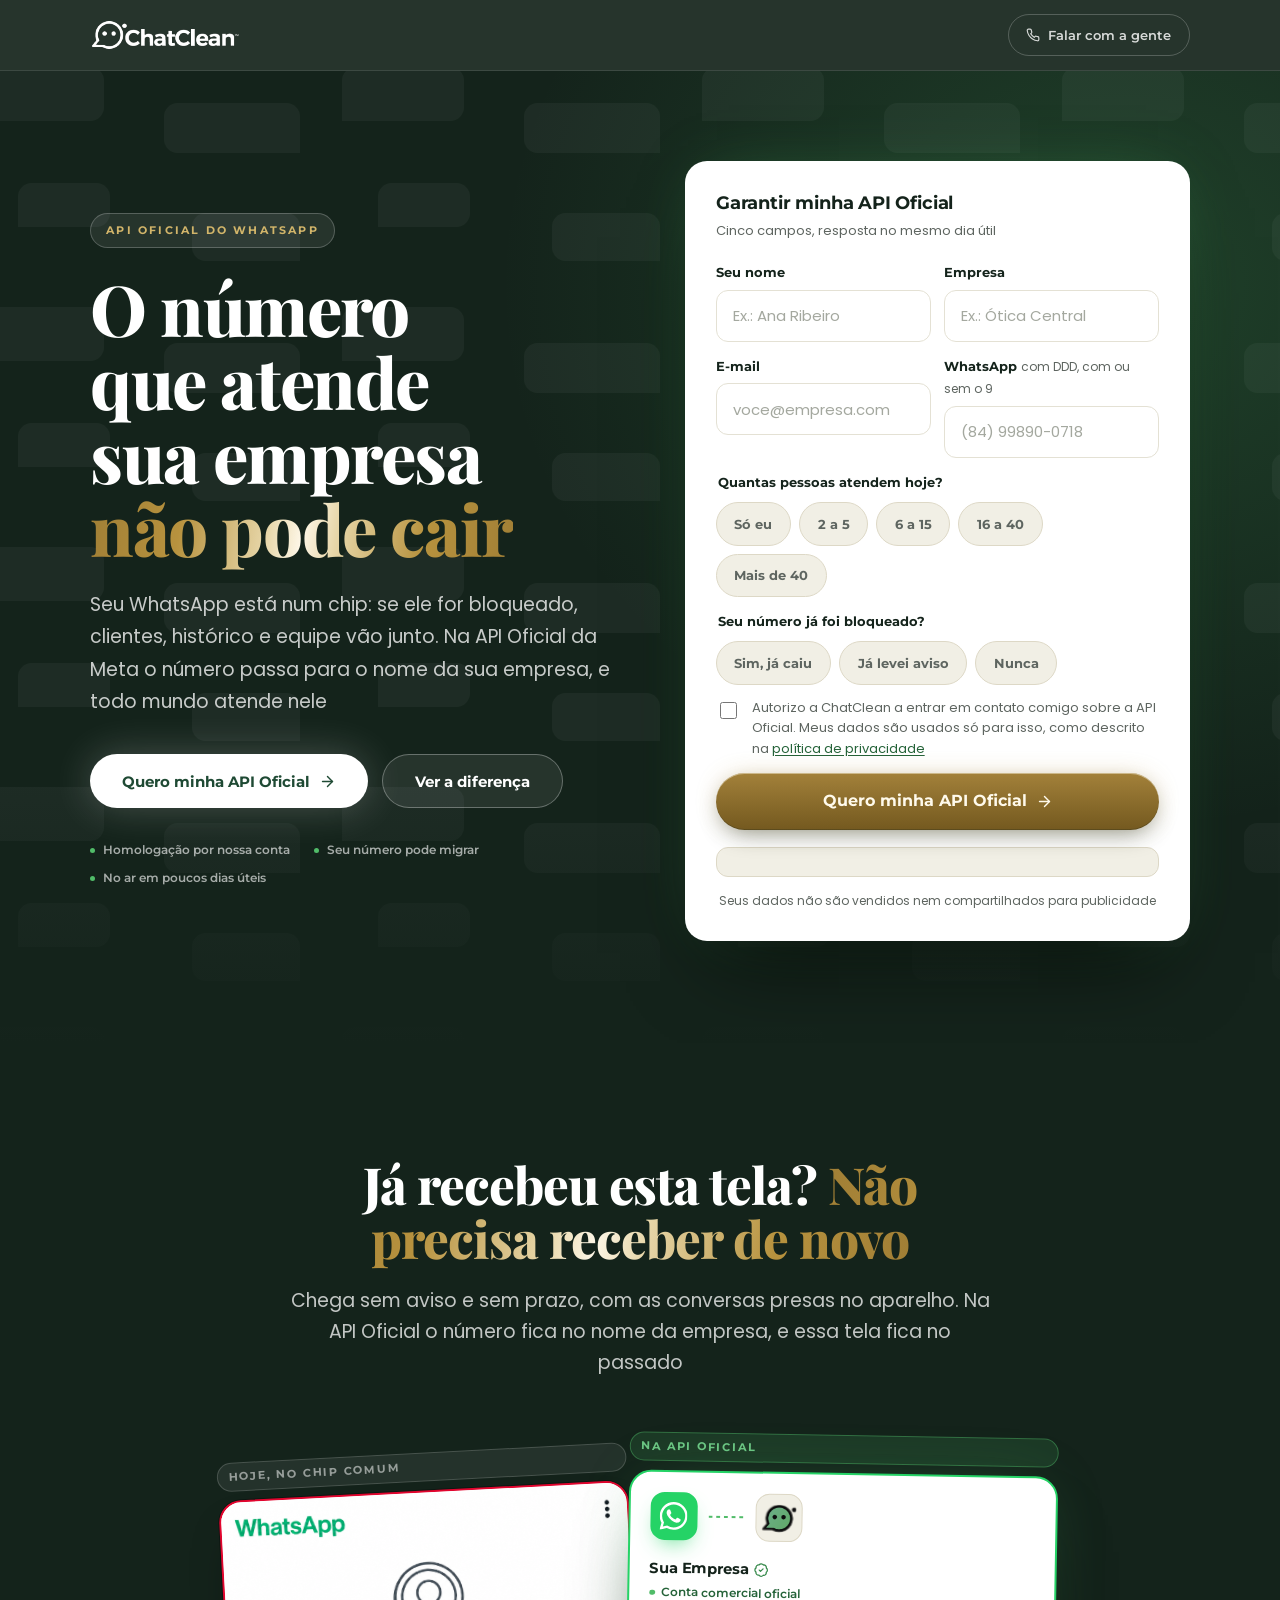
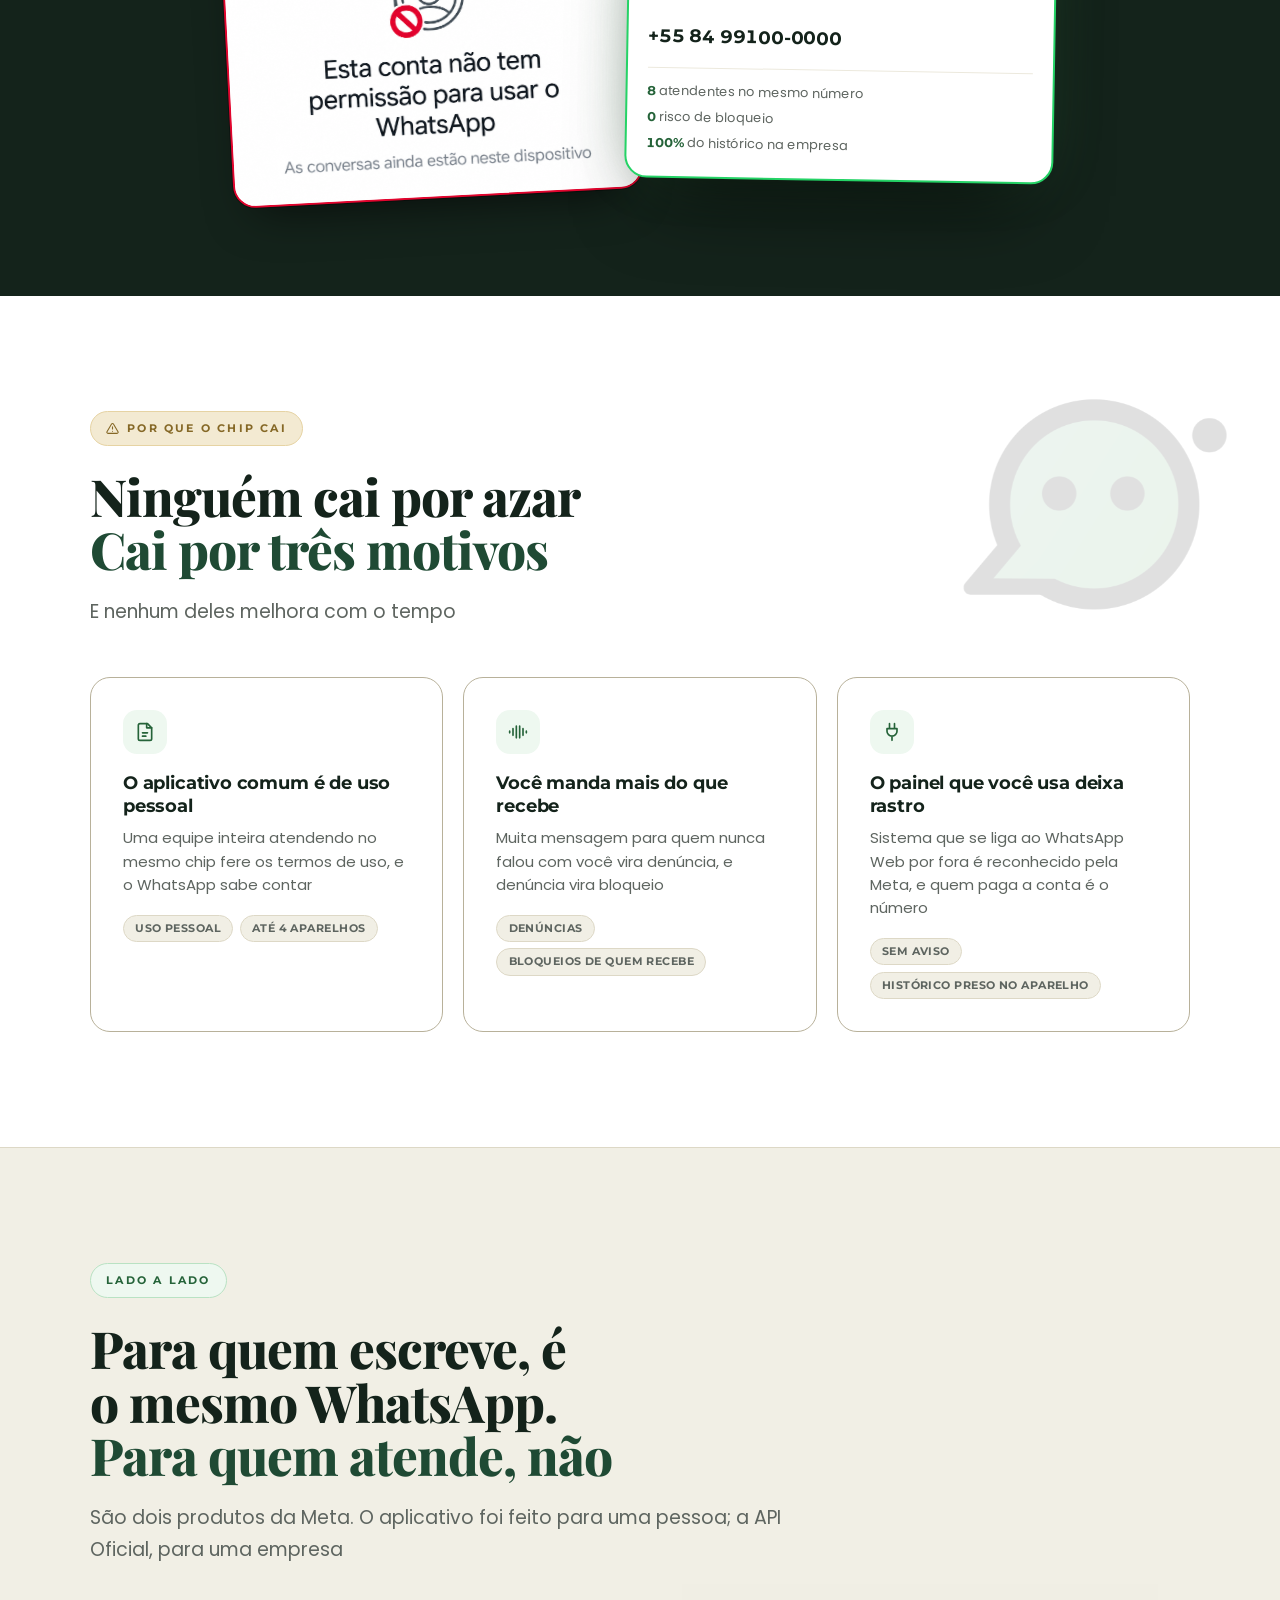
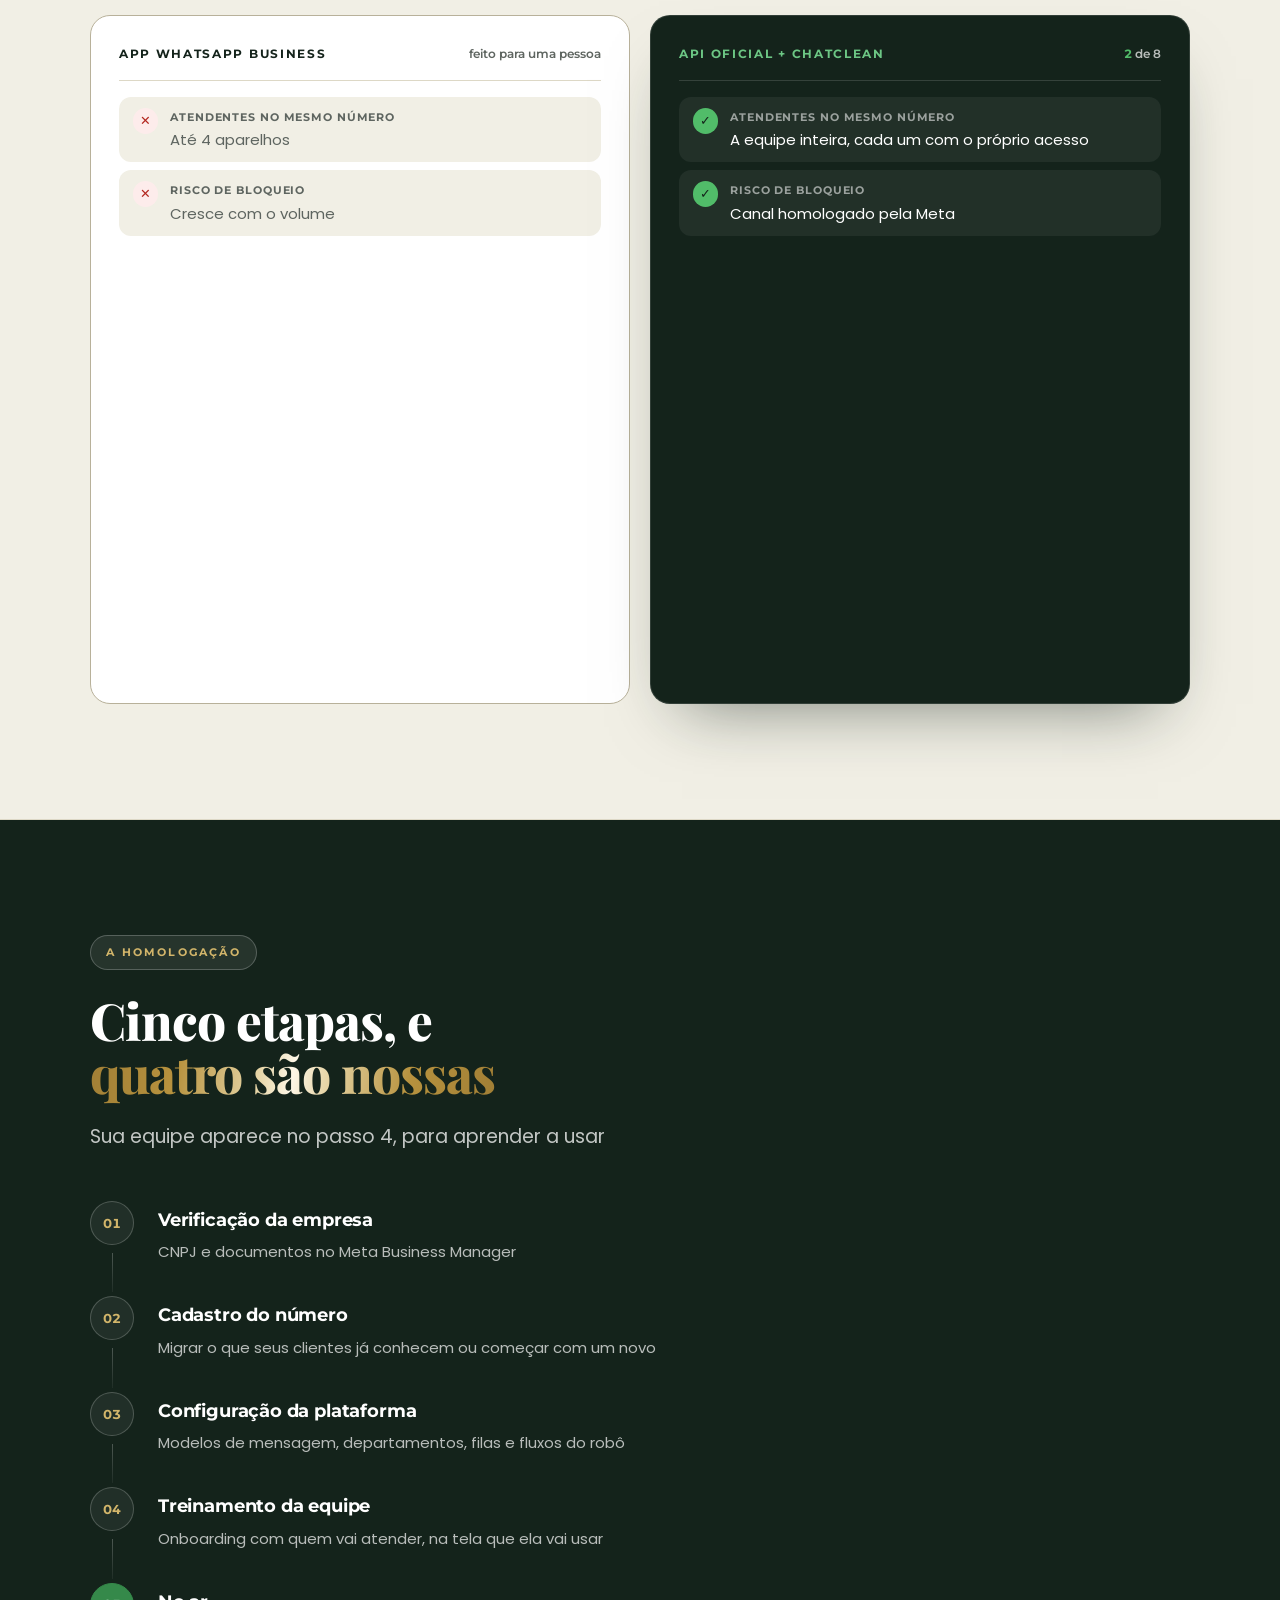
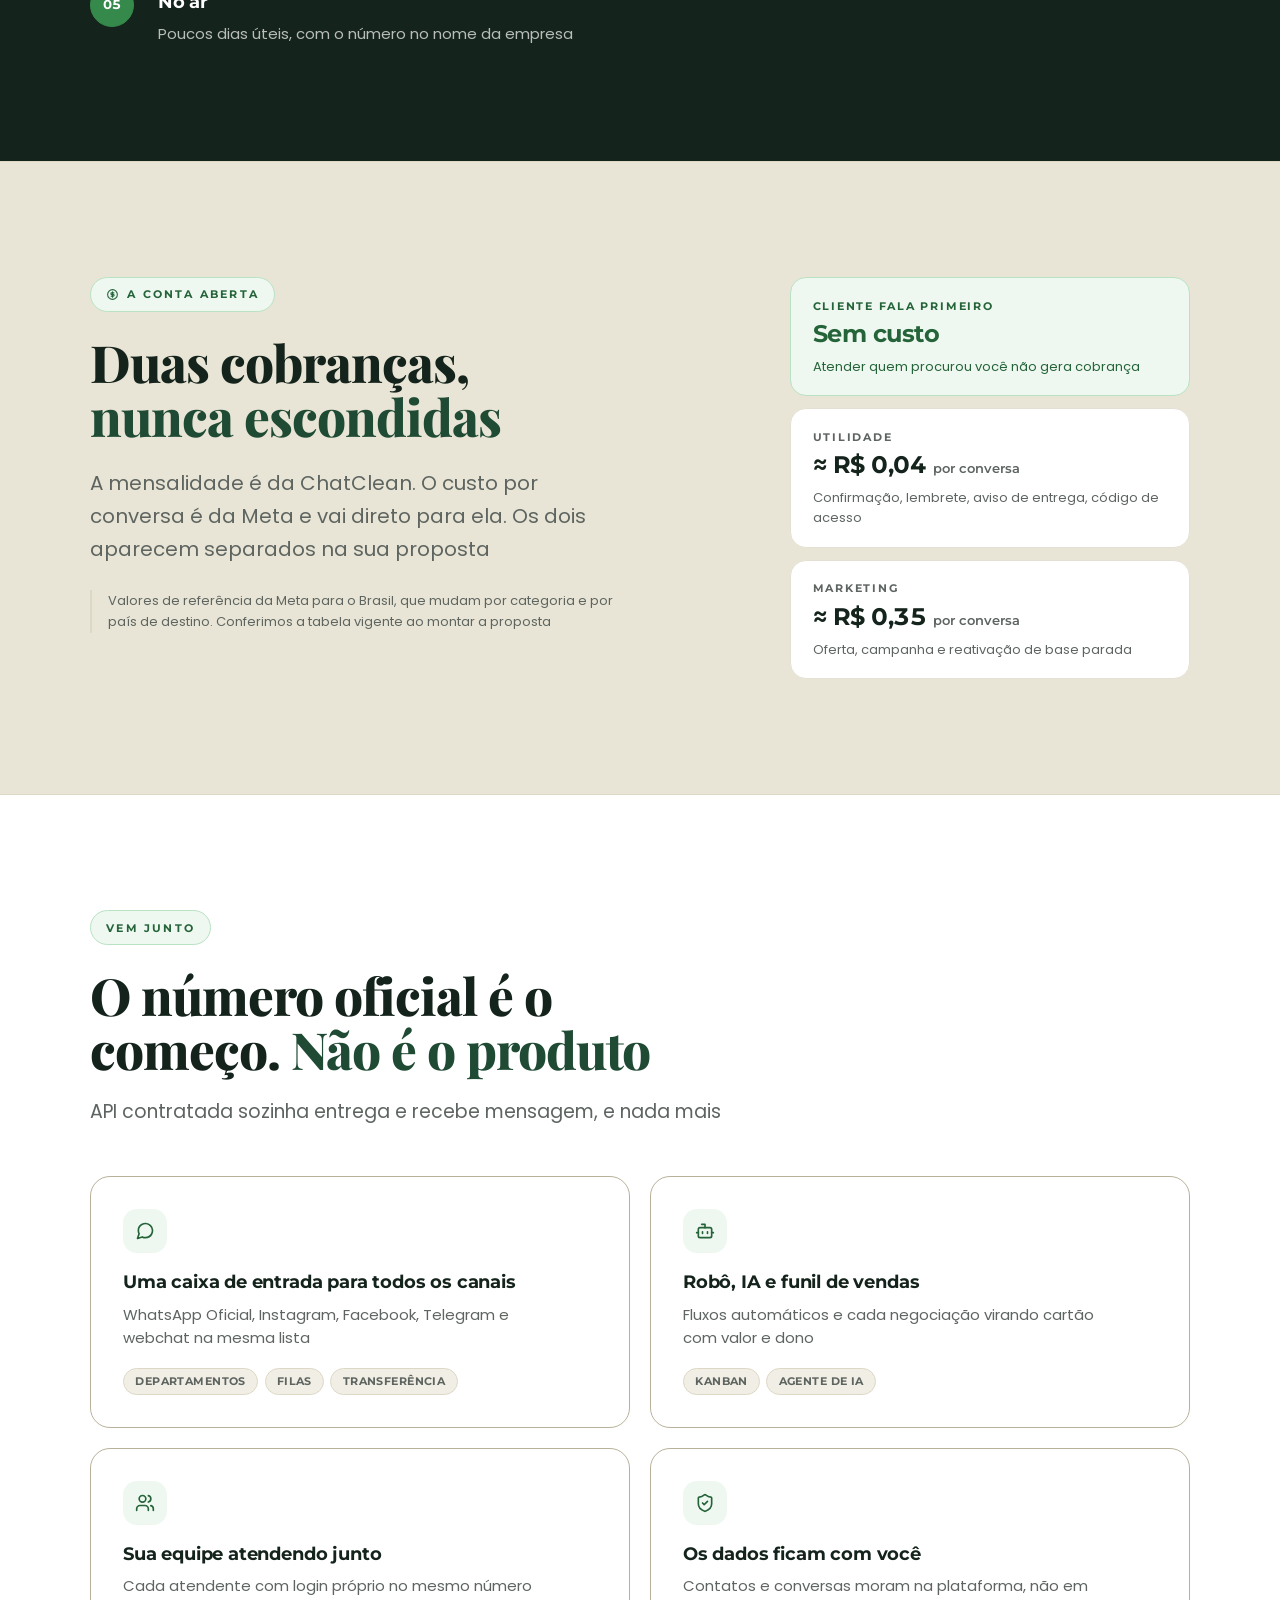
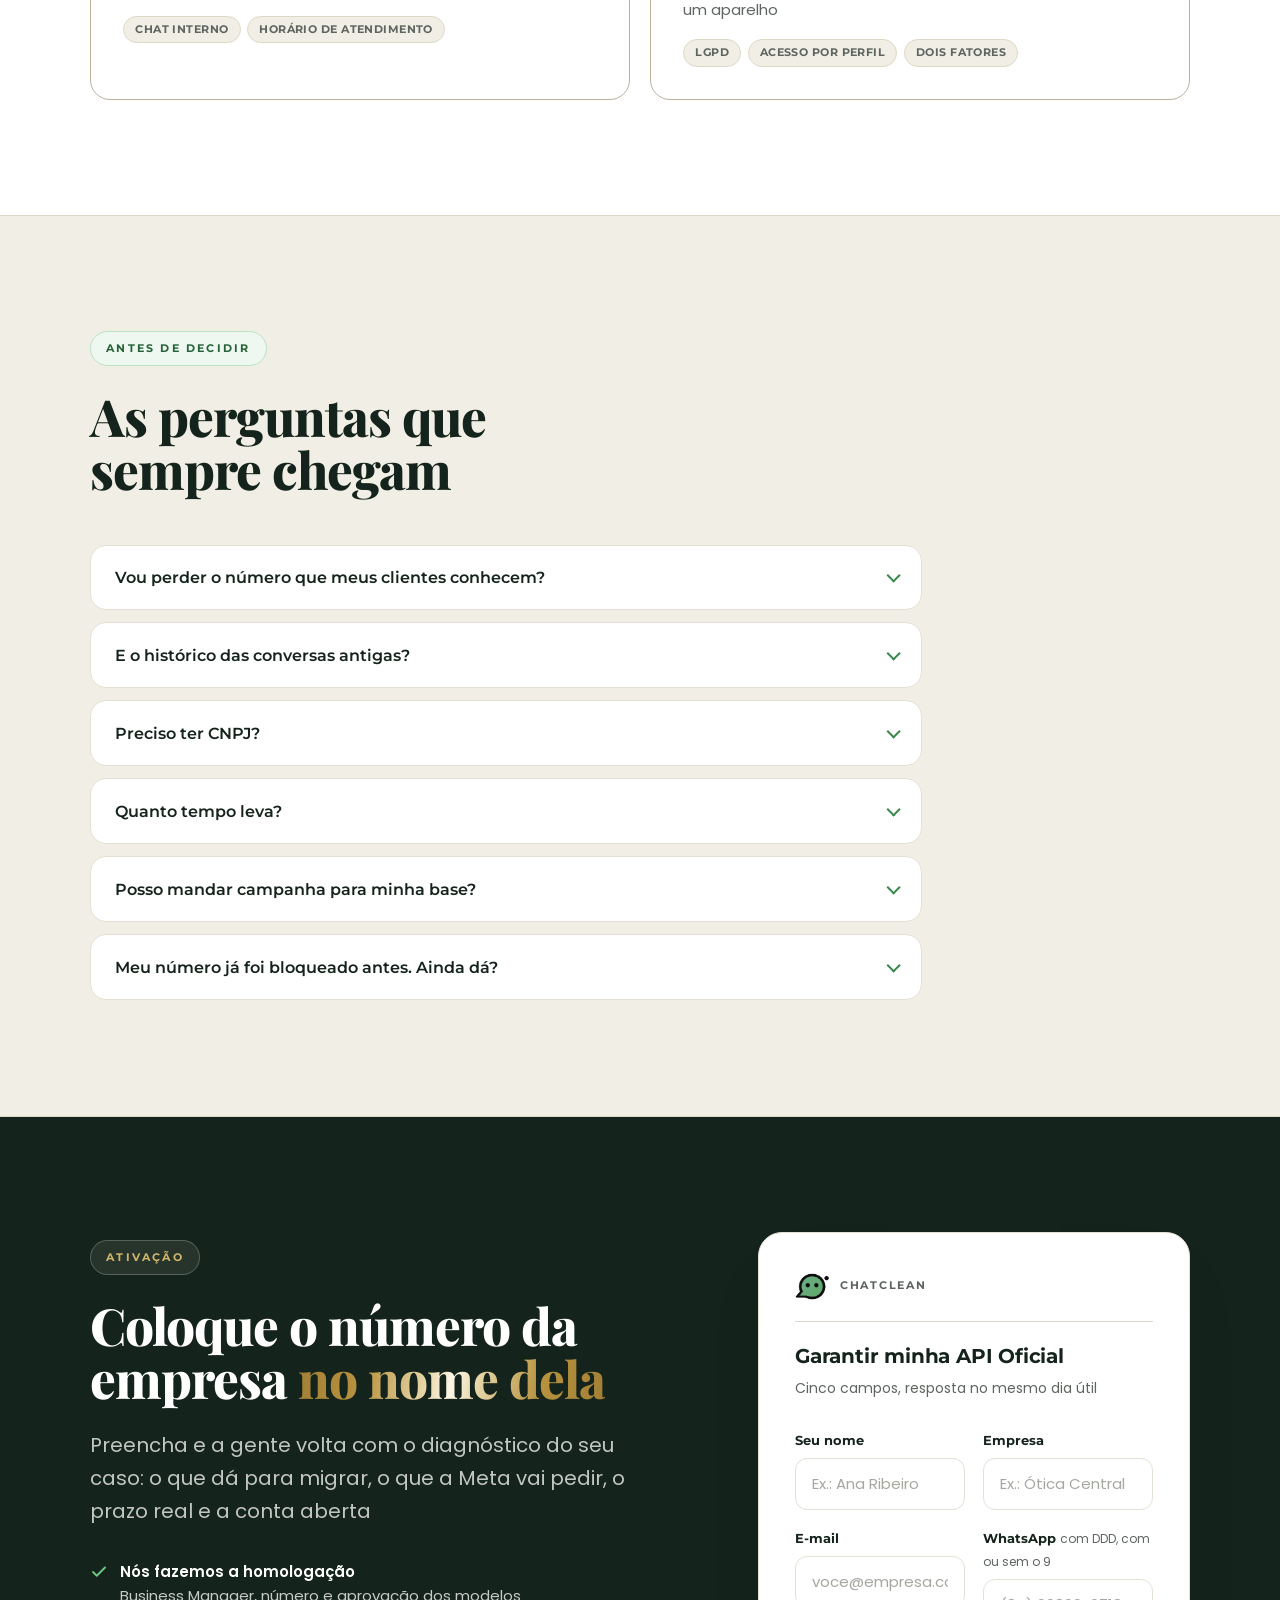
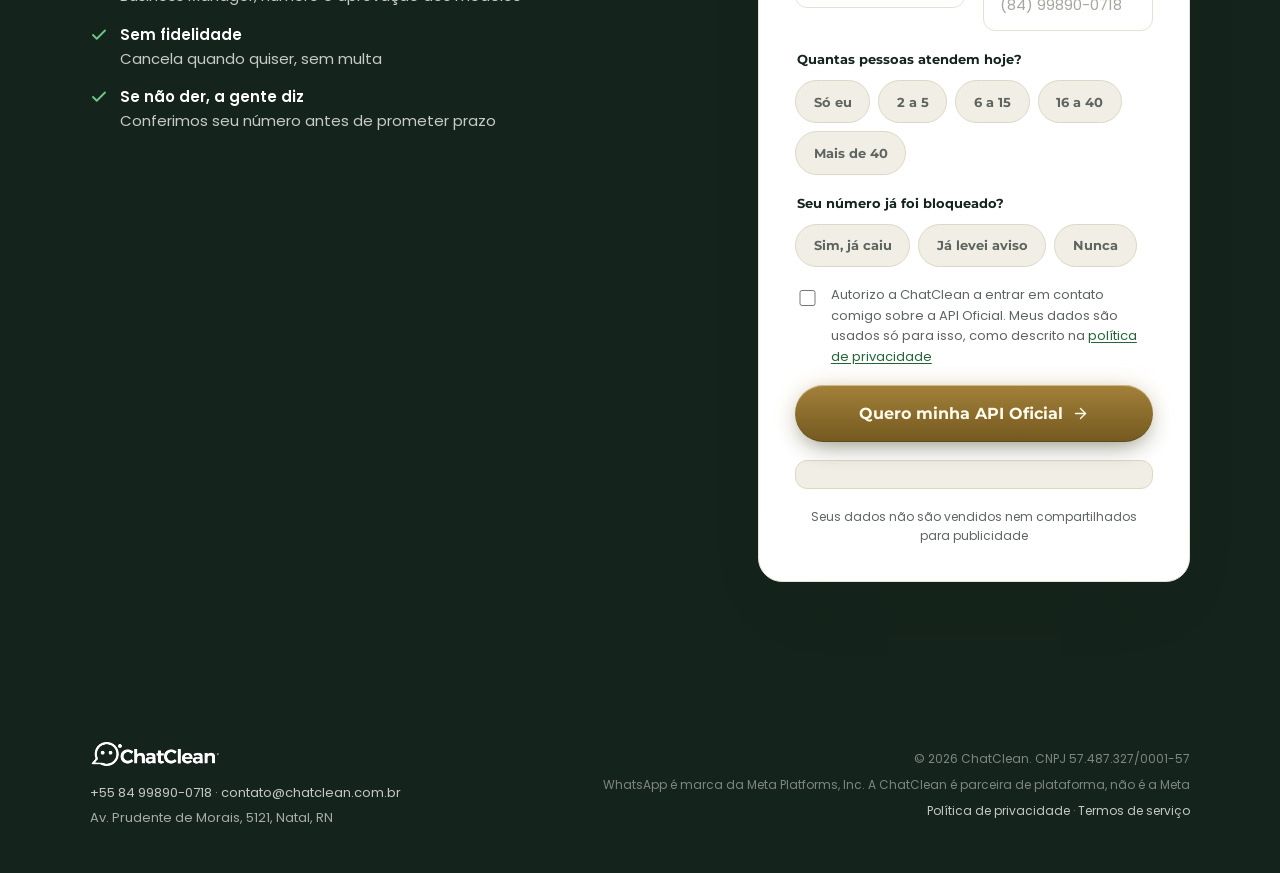
==== commit 8be10688: "feat(cenas): data-uma-vez, e o duelo toca uma vez e fica O laço serve para ilustração, que ninguém l" ====
--- a/api-oficial.html
+++ b/api-oficial.html
@@ -397,7 +397,7 @@
             <p>São dois produtos da Meta. O aplicativo foi feito para uma pessoa; a API Oficial, para uma empresa</p>
           </div>
 
-          <div class="duelo palco" data-cena data-passos="700,600,600,600,600,600,600,600">
+          <div class="duelo palco" data-cena data-uma-vez data-passos="700,600,600,600,600,600,600,600">
             <article class="duelo__lado duelo__lado--app">
               <header class="duelo__cabeca">
                 <span class="duelo__nome">App WhatsApp Business</span>
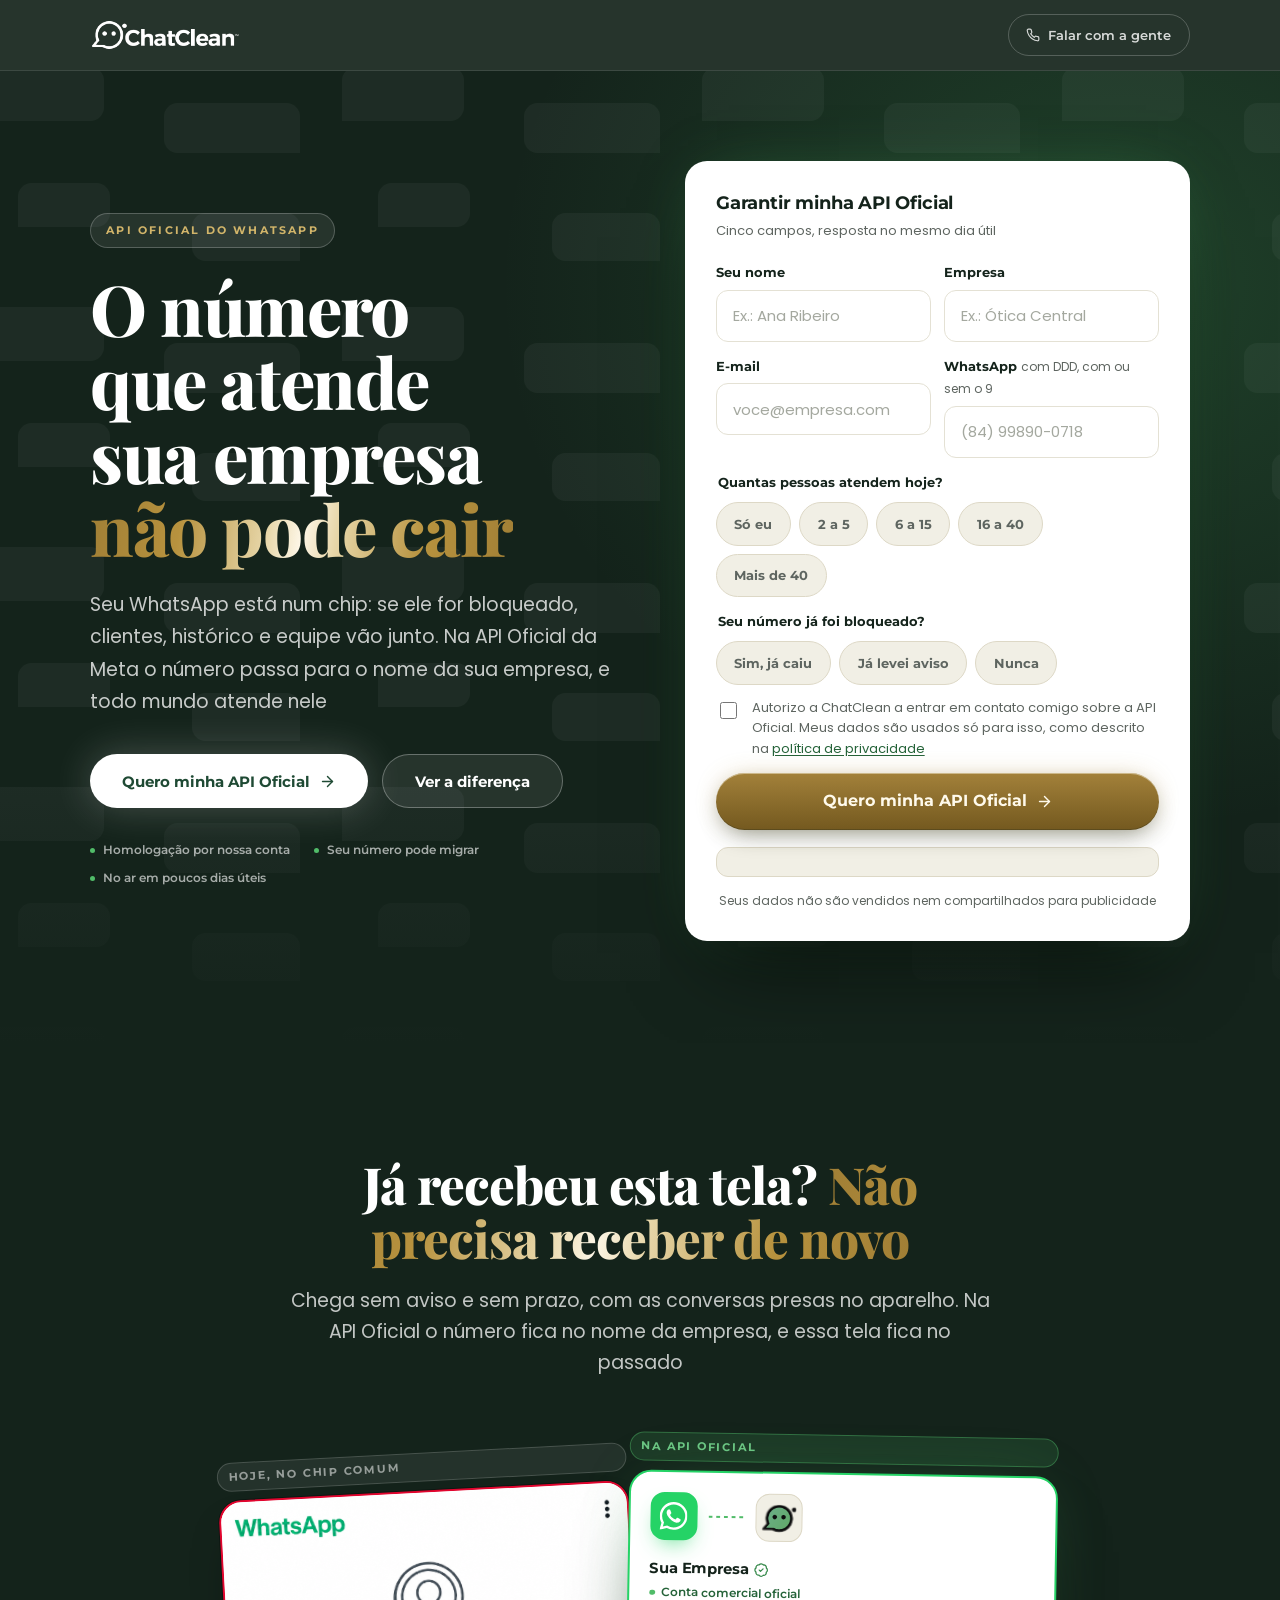
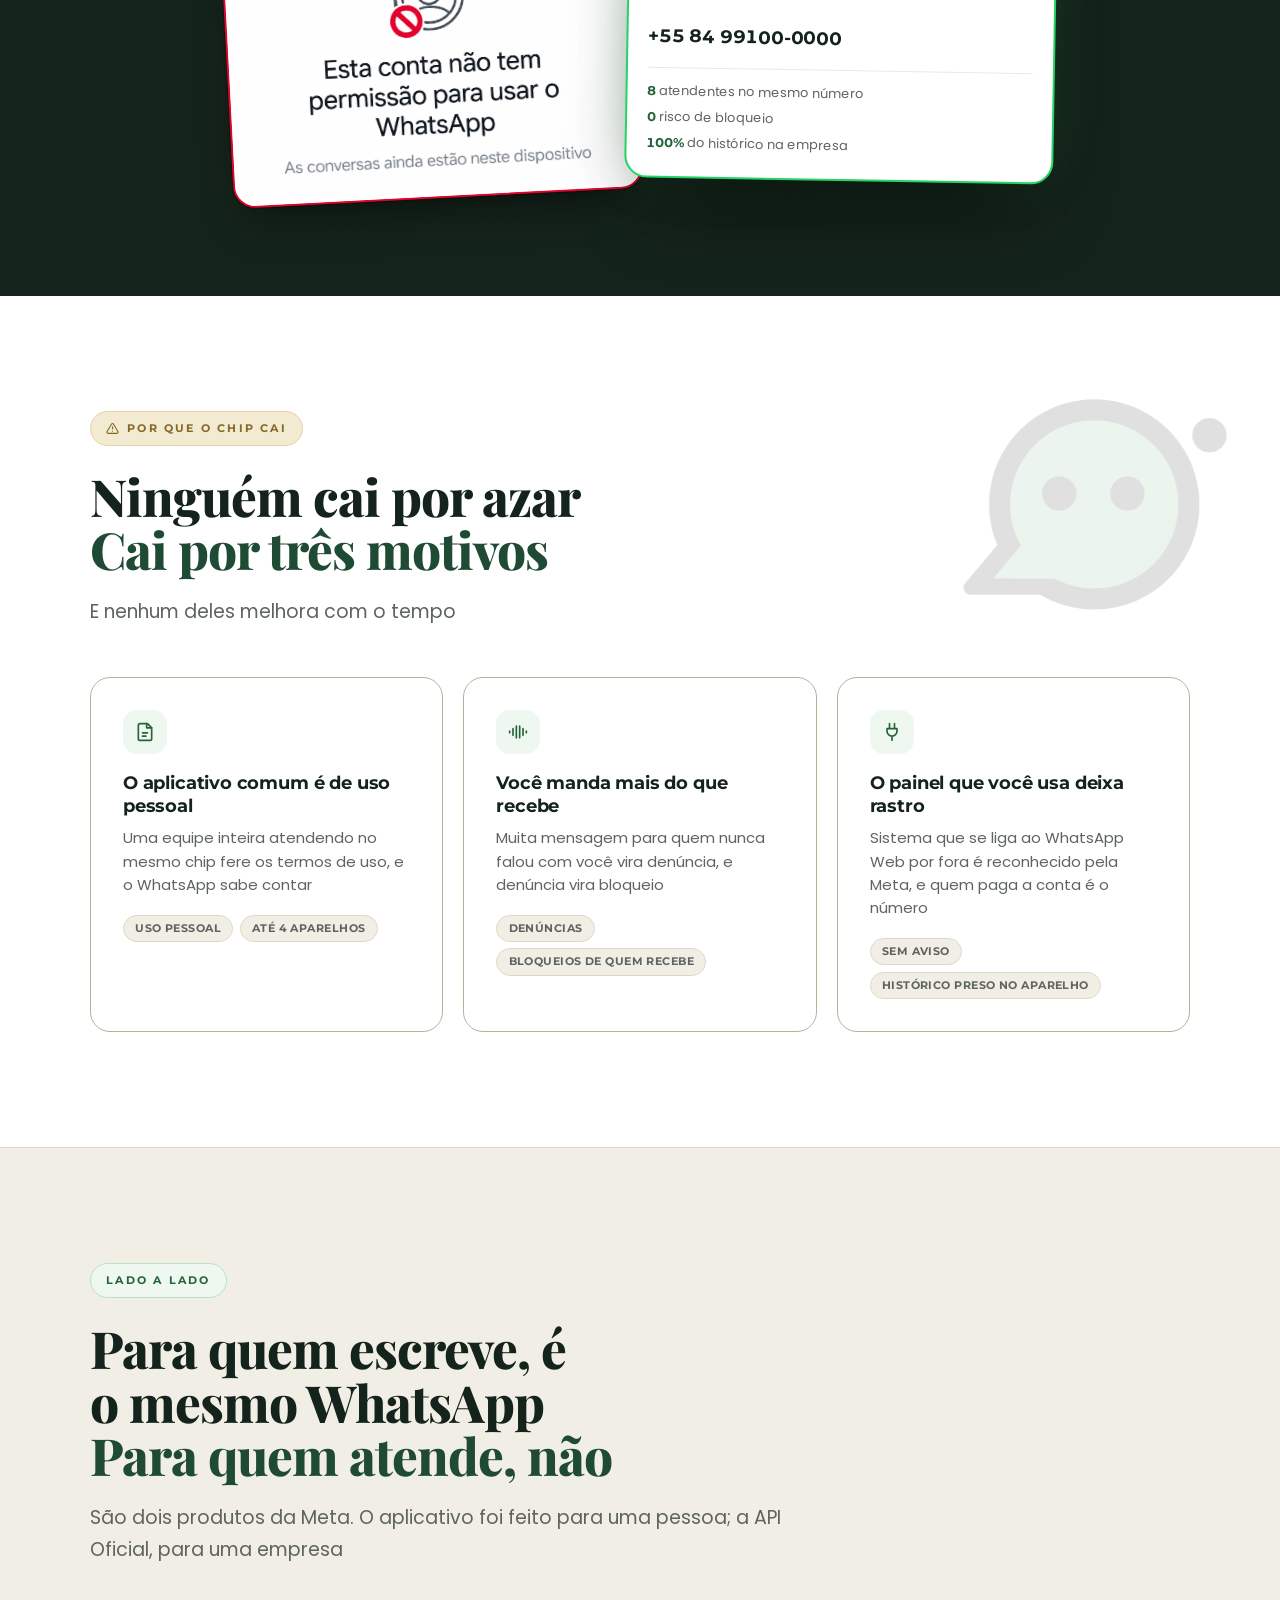
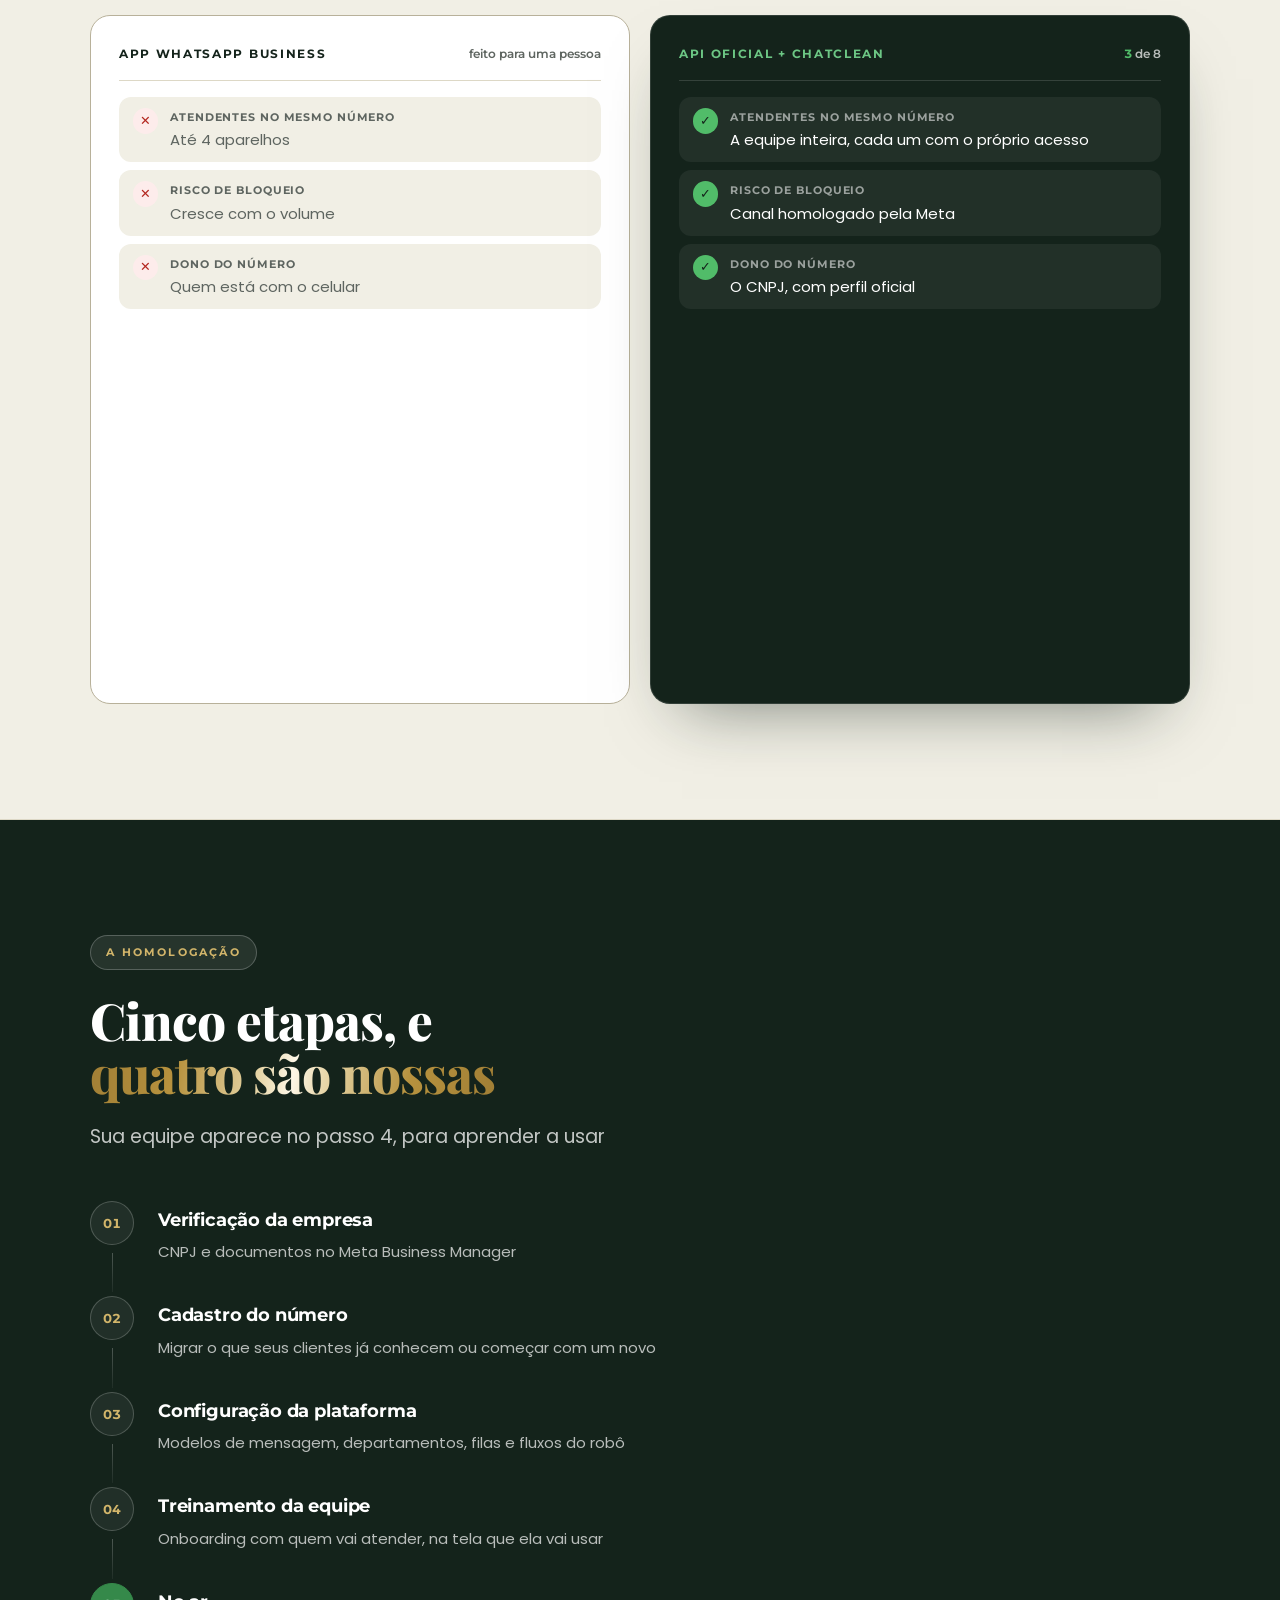
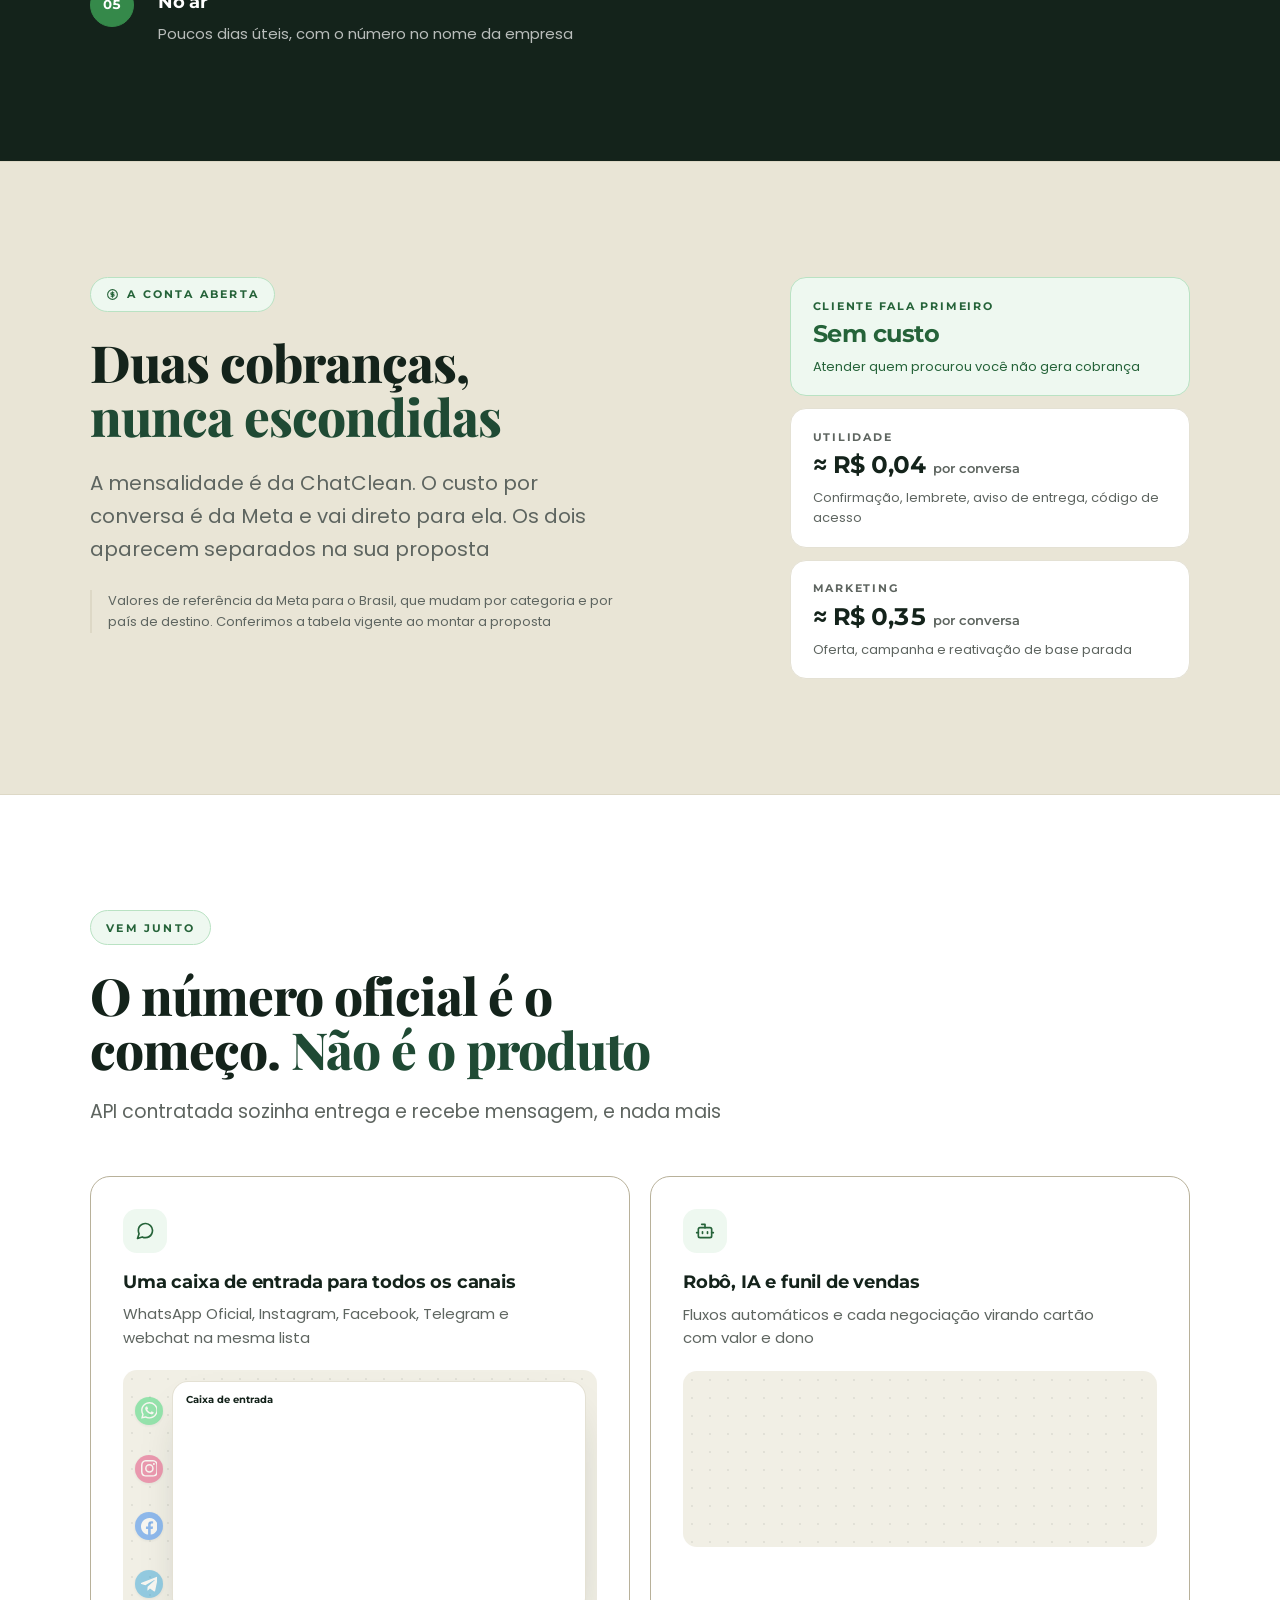
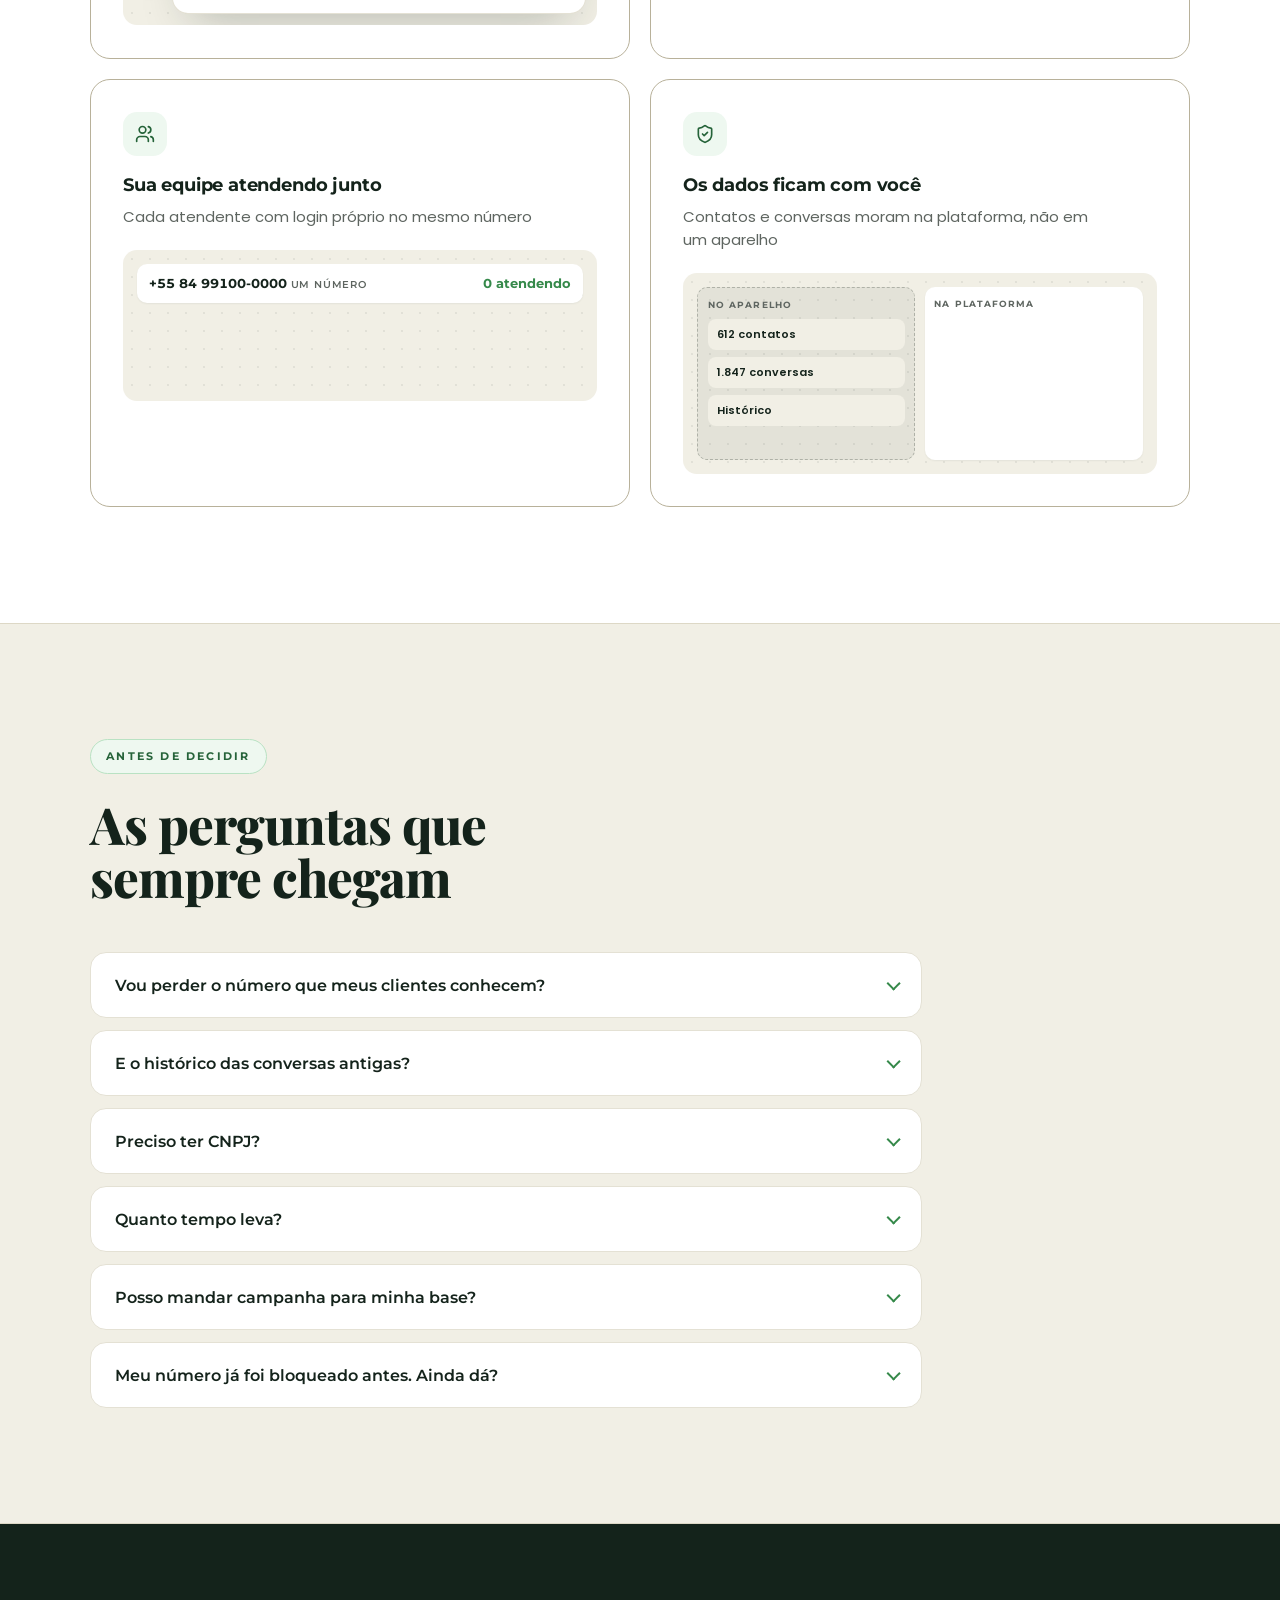
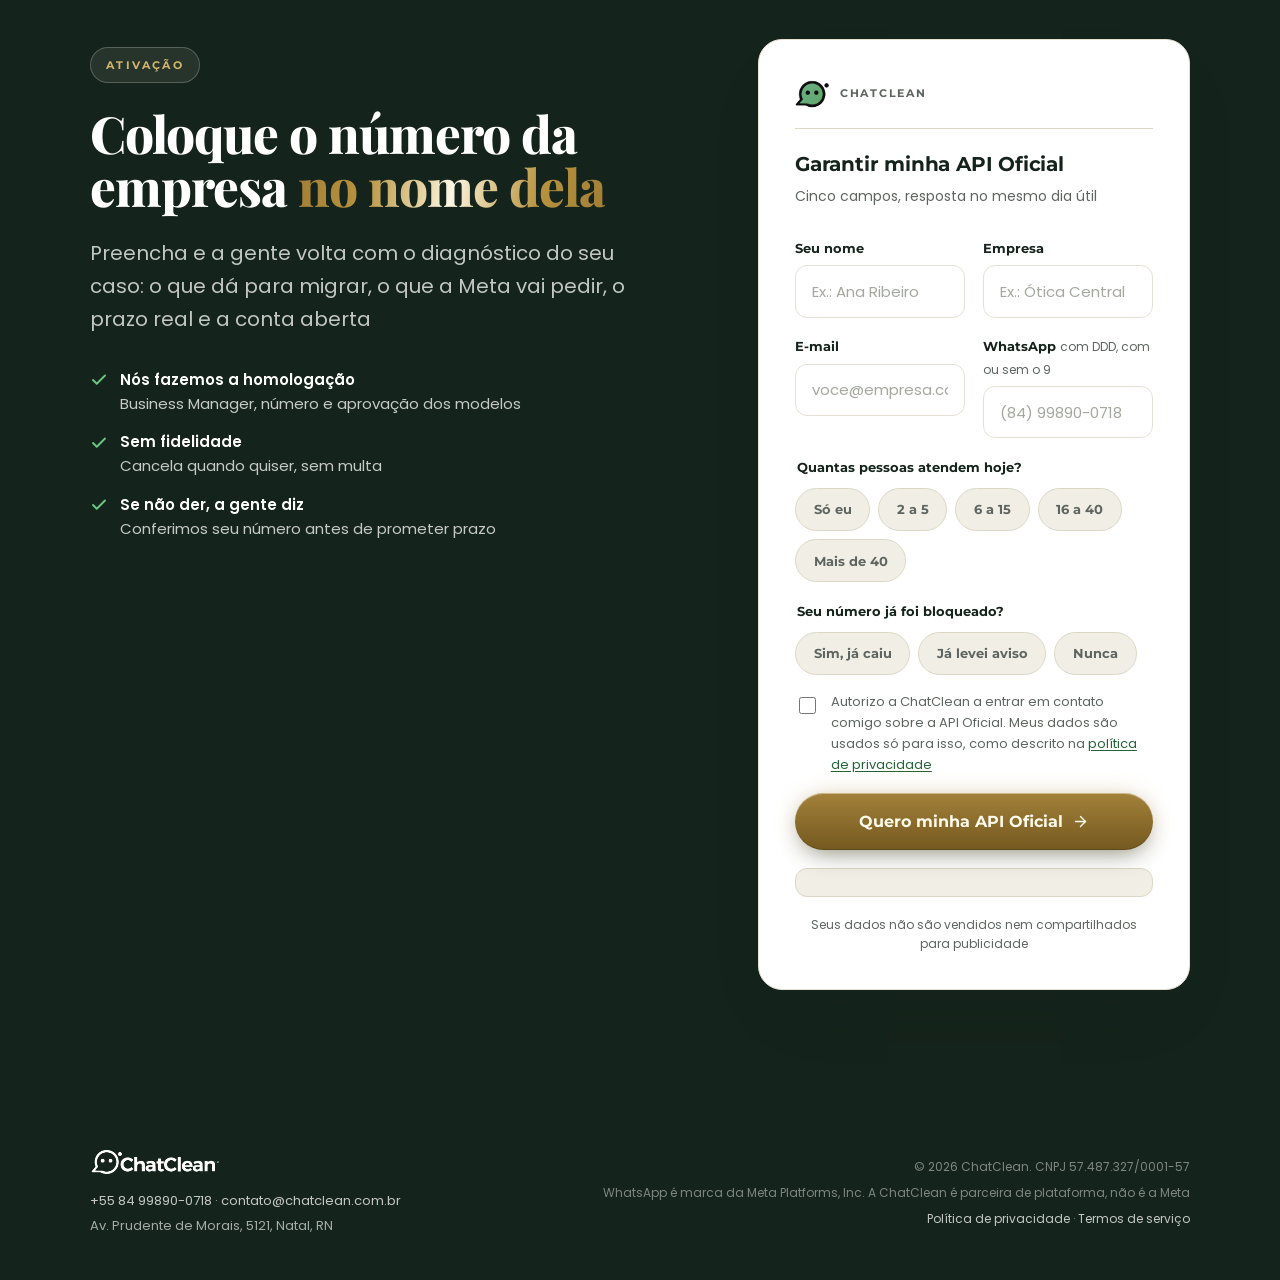
==== commit 1aace632: "feat(api): os cartões de "Vem junto" ganham cena, e as cenas viram cenas.css Os quatro cartões eram " ====
--- a/api-oficial.html
+++ b/api-oficial.html
@@ -22,6 +22,7 @@
     />
 
     <link rel="stylesheet" href="base.css" />
+    <link rel="stylesheet" href="cenas.css" />
     <link rel="stylesheet" href="estilo-api-oficial.css" />
   </head>
 
@@ -73,6 +74,15 @@
         </symbol>
         <symbol id="i-robo" viewBox="0 0 24 24" fill="none" stroke="currentColor" stroke-width="2" stroke-linecap="round" stroke-linejoin="round">
           <path d="M12 8V4H8" /><rect width="16" height="12" x="4" y="8" rx="2" /><path d="M2 14h2m16 0h2M15 13v2m-6-2v2" />
+        </symbol>
+        <symbol id="i-instagram" viewBox="0 0 24 24" fill="currentColor">
+          <path d="M12 2.16c3.2 0 3.58.01 4.85.07 1.17.05 1.8.25 2.23.41.56.22.96.48 1.38.9.42.42.68.82.9 1.38.16.42.36 1.06.41 2.23.06 1.27.07 1.65.07 4.85s-.01 3.58-.07 4.85c-.05 1.17-.25 1.8-.41 2.23-.22.56-.48.96-.9 1.38-.42.42-.82.68-1.38.9-.42.16-1.06.36-2.23.41-1.27.06-1.65.07-4.85.07s-3.58-.01-4.85-.07c-1.17-.05-1.8-.25-2.23-.41-.56-.22-.96-.48-1.38-.9a3.7 3.7 0 0 1-.9-1.38c-.16-.42-.36-1.06-.41-2.23-.06-1.27-.07-1.65-.07-4.85s.01-3.58.07-4.85c.05-1.17.25-1.8.41-2.23.22-.56.48-.96.9-1.38.42-.42.82-.68 1.38-.9.42-.16 1.06-.36 2.23-.41 1.27-.06 1.65-.07 4.85-.07M12 0C8.74 0 8.33.01 7.05.07c-1.28.06-2.15.26-2.91.56-.79.31-1.46.72-2.13 1.38A5.9 5.9 0 0 0 .63 4.14c-.3.76-.5 1.63-.56 2.91C.01 8.33 0 8.74 0 12s.01 3.67.07 4.95c.06 1.28.26 2.15.56 2.91.31.79.72 1.46 1.38 2.13a5.9 5.9 0 0 0 2.13 1.38c.76.3 1.63.5 2.91.56C8.33 23.99 8.74 24 12 24s3.67-.01 4.95-.07c1.28-.06 2.15-.26 2.91-.56a5.9 5.9 0 0 0 2.13-1.38 5.9 5.9 0 0 0 1.38-2.13c.3-.76.5-1.63.56-2.91.06-1.28.07-1.69.07-4.95s-.01-3.67-.07-4.95c-.06-1.28-.26-2.15-.56-2.91a5.9 5.9 0 0 0-1.38-2.13A5.9 5.9 0 0 0 19.86.63c-.76-.3-1.63-.5-2.91-.56C15.67.01 15.26 0 12 0Zm0 5.84a6.16 6.16 0 1 0 0 12.32 6.16 6.16 0 0 0 0-12.32ZM12 16a4 4 0 1 1 0-8 4 4 0 0 1 0 8Zm7.85-10.4a1.44 1.44 0 1 1-2.88 0 1.44 1.44 0 0 1 2.88 0Z" />
+        </symbol>
+        <symbol id="i-facebook" viewBox="0 0 24 24" fill="currentColor">
+          <path d="M24 12.07C24 5.4 18.63 0 12 0S0 5.4 0 12.07C0 18.1 4.39 23.1 10.13 24v-8.44H7.08v-3.49h3.05V9.41c0-3.02 1.79-4.69 4.53-4.69 1.31 0 2.68.24 2.68.24v2.97h-1.51c-1.49 0-1.96.93-1.96 1.89v2.25h3.33l-.53 3.49h-2.8V24C19.61 23.1 24 18.1 24 12.07Z" />
+        </symbol>
+        <symbol id="i-telegram" viewBox="0 0 24 24" fill="currentColor">
+          <path d="M23.91 3.79 20.3 20.84c-.25 1.21-.98 1.5-1.99.94l-5.5-4.07-2.66 2.57c-.3.3-.55.55-1.1.55l.38-5.58 10.16-9.18c.44-.39-.1-.61-.68-.22L6.24 13.28.5 11.49c-1.25-.39-1.27-1.25.26-1.85l22.42-8.64c1.04-.38 1.95.24 1.73 2.79Z" />
         </symbol>
       </defs>
     </svg>
@@ -393,7 +403,7 @@
         <div class="envelope">
           <div class="titulo-de-secao">
             <span class="etiqueta">Lado a lado</span>
-            <h2>Para quem escreve, é o mesmo WhatsApp. <span class="destaque">Para quem atende, não</span></h2>
+            <h2>Para quem escreve, é o mesmo WhatsApp <span class="destaque">Para quem atende, não</span></h2>
             <p>São dois produtos da Meta. O aplicativo foi feito para uma pessoa; a API Oficial, para uma empresa</p>
           </div>
 
@@ -541,14 +551,70 @@
           </div>
 
           <div class="grade grade--2" data-carrossel>
+            <!-- Cada cartão tem um palco onde o recurso ACONTECE, no motor de
+                 cenas (cenas.js). Dois reaproveitam cenas da landing de CRM:
+                 a caixa de entrada e a conversa do robô moram em cenas.css e
+                 são as mesmas nas duas páginas. Duas são desta página: a
+                 equipe entrando no mesmo número, e os dados saindo do
+                 aparelho para a plataforma. Tudo aria-hidden: ilustração do
+                 que o título e a linha de apoio já dizem. -->
             <article class="cartao">
               <span class="selo-de-icone"><svg aria-hidden="true"><use href="#i-mensagem" /></svg></span>
               <h3>Uma caixa de entrada para todos os canais</h3>
               <p>WhatsApp Oficial, Instagram, Facebook, Telegram e webchat na mesma lista</p>
-              <div class="chips">
-                <span class="chip">departamentos</span>
-                <span class="chip">filas</span>
-                <span class="chip">transferência</span>
+
+              <div class="palco palco--caixa" aria-hidden="true" data-cena data-passos="900,900,900,900">
+              <ul class="caixa__canais">
+              <li class="caixa__canal" data-canal="whats"><span><svg><use href="#i-whatsapp" /></svg></span>WhatsApp</li>
+              <li class="caixa__canal" data-canal="insta"><span><svg><use href="#i-instagram" /></svg></span>Instagram</li>
+              <li class="caixa__canal" data-canal="face"><span><svg><use href="#i-facebook" /></svg></span>Facebook</li>
+              <li class="caixa__canal" data-canal="tele"><span><svg><use href="#i-telegram" /></svg></span>Telegram</li>
+              </ul>
+
+              <!-- Os fios. `preserveAspectRatio="none"` deixa a curva
+              esticar com a coluna, e `vector-effect` segura a
+              espessura do traço, que senão esticaria junto. As
+              alturas 12/38/62/88 são os centros dos quatro canais
+              quando a coluna os espalha por `space-around`. -->
+              <svg class="caixa__fios" viewBox="0 0 100 100" preserveAspectRatio="none">
+              <path class="caixa__fio" d="M0 12.5 C 55 12.5, 45 50, 100 50" />
+              <path class="caixa__fio" d="M0 37.5 C 55 37.5, 45 50, 100 50" />
+              <path class="caixa__fio" d="M0 62.5 C 55 62.5, 45 50, 100 50" />
+              <path class="caixa__fio" d="M0 87.5 C 55 87.5, 45 50, 100 50" />
+              <path class="caixa__fio caixa__fio--aceso" data-fio="1" d="M0 12.5 C 55 12.5, 45 50, 100 50" />
+              <path class="caixa__fio caixa__fio--aceso" data-fio="2" d="M0 37.5 C 55 37.5, 45 50, 100 50" />
+              <path class="caixa__fio caixa__fio--aceso" data-fio="3" d="M0 62.5 C 55 62.5, 45 50, 100 50" />
+              <path class="caixa__fio caixa__fio--aceso" data-fio="4" d="M0 87.5 C 55 87.5, 45 50, 100 50" />
+              </svg>
+
+              <div class="caixa__painel">
+              <div class="caixa__topo">
+              <span>Caixa de entrada</span>
+              <b class="caixa__conta"></b>
+              </div>
+              <ul class="caixa__conversas">
+              <li data-canal="tele" data-surge-em="4">
+              <span class="caixa__marca"><svg><use href="#i-telegram" /></svg></span>
+              <span class="caixa__quem"><b>Pedro Alves</b>Consigo trocar o horário?</span>
+              <i class="caixa__nova"></i>
+              </li>
+              <li data-canal="face" data-surge-em="3">
+              <span class="caixa__marca"><svg><use href="#i-facebook" /></svg></span>
+              <span class="caixa__quem"><b>Ana Paula</b>Qual o valor do plano anual?</span>
+              <i class="caixa__nova"></i>
+              </li>
+              <li data-canal="insta" data-surge-em="2">
+              <span class="caixa__marca"><svg><use href="#i-instagram" /></svg></span>
+              <span class="caixa__quem"><b>Carlos Lima</b>Vi o post, tem no tamanho M?</span>
+              <i class="caixa__nova"></i>
+              </li>
+              <li data-canal="whats" data-surge-em="1">
+              <span class="caixa__marca"><svg><use href="#i-whatsapp" /></svg></span>
+              <span class="caixa__quem"><b>Marina Souza</b>Vocês entregam ainda hoje?</span>
+              <i class="caixa__nova"></i>
+              </li>
+              </ul>
+              </div>
               </div>
             </article>
 
@@ -556,9 +622,19 @@
               <span class="selo-de-icone"><svg aria-hidden="true"><use href="#i-robo" /></svg></span>
               <h3>Robô, IA e funil de vendas</h3>
               <p>Fluxos automáticos e cada negociação virando cartão com valor e dono</p>
-              <div class="chips">
-                <span class="chip">Kanban</span>
-                <span class="chip">agente de IA</span>
+
+              <div class="palco palco--conversa" aria-hidden="true" data-cena data-passos="700,850,950,850">
+              <div class="fala fala--deles" data-surge-em="1">Vocês entregam em Natal?</div>
+              <!-- Some no passo 3, quando a resposta chega: sem isso o bot
+              apareceria digitando e respondendo ao mesmo tempo. -->
+              <div class="fala fala--nossa fala--digitando" data-surge-em="2" data-some-em="3">
+              <i></i><i></i><i></i>
+              </div>
+              <div class="fala fala--nossa" data-surge-em="3">Entregamos sim, em até 2 dias úteis</div>
+              <div class="passagem" data-surge-em="4">
+              <span class="passagem__rosto">A</span>
+              Chamando a Ana
+              </div>
               </div>
             </article>
 
@@ -566,9 +642,18 @@
               <span class="selo-de-icone"><svg aria-hidden="true"><use href="#i-pessoas" /></svg></span>
               <h3>Sua equipe atendendo junto</h3>
               <p>Cada atendente com login próprio no mesmo número</p>
-              <div class="chips">
-                <span class="chip">chat interno</span>
-                <span class="chip">horário de atendimento</span>
+
+              <div class="palco palco--equipe" aria-hidden="true" data-cena data-passos="600,600,600,600">
+                <div class="equipe__numero">
+                  <span>+55 84 99100-0000 <small>um número</small></span>
+                  <b class="equipe__conta"></b>
+                </div>
+                <ul class="equipe__gente">
+                  <li data-surge-em="1"><span class="equipe__rosto">AN</span>Ana</li>
+                  <li data-surge-em="2"><span class="equipe__rosto">CA</span>Caio</li>
+                  <li data-surge-em="3"><span class="equipe__rosto">DU</span>Duda</li>
+                  <li data-surge-em="4"><span class="equipe__rosto">IV</span>Ivo</li>
+                </ul>
               </div>
             </article>
 
@@ -576,10 +661,24 @@
               <span class="selo-de-icone"><svg aria-hidden="true"><use href="#i-escudo" /></svg></span>
               <h3>Os dados ficam com você</h3>
               <p>Contatos e conversas moram na plataforma, não em um aparelho</p>
-              <div class="chips">
-                <span class="chip">LGPD</span>
-                <span class="chip">acesso por perfil</span>
-                <span class="chip">dois fatores</span>
+
+              <!-- Cada item some do aparelho e aparece na plataforma no mesmo
+                   passo: a mudança de endereço é a cena. No aparelho os itens
+                   nascem visíveis (surge-em 0) e saem cada um no seu passo. -->
+              <div class="palco palco--cofre" aria-hidden="true" data-cena data-passos="700,700,700,700">
+                <div class="cofre__lado cofre__lado--aparelho">
+                  <span class="cofre__titulo">No aparelho</span>
+                  <span class="cofre__item" data-surge-em="0" data-some-em="1">612 contatos</span>
+                  <span class="cofre__item" data-surge-em="0" data-some-em="2">1.847 conversas</span>
+                  <span class="cofre__item" data-surge-em="0" data-some-em="3">Histórico</span>
+                </div>
+                <div class="cofre__lado cofre__lado--plataforma">
+                  <span class="cofre__titulo">Na plataforma</span>
+                  <span class="cofre__item" data-surge-em="1">612 contatos</span>
+                  <span class="cofre__item" data-surge-em="2">1.847 conversas</span>
+                  <span class="cofre__item" data-surge-em="3">Histórico</span>
+                  <span class="cofre__cadeado" data-surge-em="4"><svg aria-hidden="true"><use href="#i-escudo" /></svg>Acesso por perfil</span>
+                </div>
               </div>
             </article>
           </div>
--- a/base.css
+++ b/base.css
@@ -1701,75 +1701,3 @@
     transition: none;
   }
 }
-
-/* ===========================================================
-   OS PALCOS: O CONTRATO DO MOTOR DE CENAS (cenas.js)
-   -----------------------------------------------------------
-   O mesmo modelo do site institucional: o cartão não DESCREVE a
-   funcionalidade, ele deixa ela acontecer. `cenas.js` só marca
-   em que passo a cena está; quem desenha o movimento é daqui.
-
-   DUAS REGRAS QUE VALEM PARA TODAS AS CENAS, e são o motivo de
-   cinco cartões animarem juntos sem engasgar:
-
-   1. Só `transform` e `opacity` transitam. O navegador compõe as
-      duas na placa de vídeo, sem refazer layout nem pintura.
-      Animar `width`, `height` ou `top` obriga a medir a página
-      inteira a cada quadro.
-
-   2. As peças já nascem no lugar final. A animação revela e
-      move, e nada entra ou sai do DOM no meio: assim nenhuma
-      peça empurra vizinho nem faz o cartão pular de altura.
-   =========================================================== */
-
-.palco {
-  position: relative;
-  padding: 0.85rem 0.9rem;
-  border-radius: 14px;
-  background-color: var(--creme);
-  /* O pontilhado do site, que diz "isto é um palco, não conteúdo". */
-  background-image: radial-gradient(rgba(20, 35, 27, 0.07) 1px, transparent 1px);
-  background-size: 18px 18px;
-  /* Isola a pintura: o que muda dentro de um palco não obriga o
-     navegador a repintar os cartões vizinhos. */
-  contain: paint;
-  transition: opacity 0.35s ease;
-}
-
-/* O respiro entre a linha de apoio e o palco. Já foi `margin-top: auto`
-   para empurrar o palco ao pé do cartão, mas sem espaço livre o `auto`
-   vira zero e o texto encosta na cena. Distância fixa é o que garante o
-   respiro nos dois casos. */
-.cartao > .palco {
-  margin-top: 1.35rem;
-}
-
-/* Entre uma volta e outra o palco apaga, para o recomeço não ser um
-   corte seco. */
-.palco[data-saindo] {
-  opacity: 0;
-}
-
-/* No recomeço as transições são desligadas por dois quadros: sem
-   isso as peças voltariam ao início ANIMANDO para trás, e a cena
-   pareceria dar ré. */
-.palco[data-sem-transicao],
-.palco[data-sem-transicao] * {
-  transition: none !important;
-}
-
-/* A revelação padrão de qualquer peça, em qualquer cena. Uma cena
-   nova não precisa escrever isto de novo. */
-.palco [data-surge-em] {
-  opacity: 0;
-  transform: translateY(7px);
-  transition:
-    opacity 0.5s cubic-bezier(0.16, 1, 0.3, 1),
-    transform 0.5s cubic-bezier(0.16, 1, 0.3, 1);
-}
-
-.palco [data-surge-em][data-visivel] {
-  opacity: 1;
-  transform: none;
-}
-
--- a/cenas.css
+++ b/cenas.css
@@ -0,0 +1,1013 @@
+/* ============================================================
+   ChatClean — as cenas dos cartões
+   ------------------------------------------------------------
+   O motor é cenas.js. Este arquivo é o CONTRATO dele (revelação
+   por `data-visivel`, apagar entre voltas, recomeço sem
+   transição) e as cenas que as duas landings compartilham:
+   caixa de entrada, conversa do robô, meta do funil, funil de
+   envio, painel, equipe, dados. Carregado pelas duas páginas,
+   depois de base.css e antes da folha própria de cada uma.
+
+   Duas regras valem para toda cena, e são o motivo de várias
+   rodarem juntas sem engasgar: só `transform` e `opacity`
+   transitam, e as peças já nascem no lugar final.
+   ============================================================ */
+/* ===========================================================
+   OS PALCOS: O CONTRATO DO MOTOR DE CENAS (cenas.js)
+   -----------------------------------------------------------
+   O mesmo modelo do site institucional: o cartão não DESCREVE a
+   funcionalidade, ele deixa ela acontecer. `cenas.js` só marca
+   em que passo a cena está; quem desenha o movimento é daqui.
+
+   DUAS REGRAS QUE VALEM PARA TODAS AS CENAS, e são o motivo de
+   cinco cartões animarem juntos sem engasgar:
+
+   1. Só `transform` e `opacity` transitam. O navegador compõe as
+      duas na placa de vídeo, sem refazer layout nem pintura.
+      Animar `width`, `height` ou `top` obriga a medir a página
+      inteira a cada quadro.
+
+   2. As peças já nascem no lugar final. A animação revela e
+      move, e nada entra ou sai do DOM no meio: assim nenhuma
+      peça empurra vizinho nem faz o cartão pular de altura.
+   =========================================================== */
+
+.palco {
+  position: relative;
+  padding: 0.85rem 0.9rem;
+  border-radius: 14px;
+  background-color: var(--creme);
+  /* O pontilhado do site, que diz "isto é um palco, não conteúdo". */
+  background-image: radial-gradient(rgba(20, 35, 27, 0.07) 1px, transparent 1px);
+  background-size: 18px 18px;
+  /* Isola a pintura: o que muda dentro de um palco não obriga o
+     navegador a repintar os cartões vizinhos. */
+  contain: paint;
+  transition: opacity 0.35s ease;
+}
+
+/* O respiro entre a linha de apoio e o palco. Já foi `margin-top: auto`
+   para empurrar o palco ao pé do cartão, mas sem espaço livre o `auto`
+   vira zero e o texto encosta na cena. Distância fixa é o que garante o
+   respiro nos dois casos. */
+.cartao > .palco {
+  margin-top: 1.35rem;
+}
+
+/* Entre uma volta e outra o palco apaga, para o recomeço não ser um
+   corte seco. */
+.palco[data-saindo] {
+  opacity: 0;
+}
+
+/* No recomeço as transições são desligadas por dois quadros: sem
+   isso as peças voltariam ao início ANIMANDO para trás, e a cena
+   pareceria dar ré. */
+.palco[data-sem-transicao],
+.palco[data-sem-transicao] * {
+  transition: none !important;
+}
+
+/* A revelação padrão de qualquer peça, em qualquer cena. Uma cena
+   nova não precisa escrever isto de novo. */
+.palco [data-surge-em] {
+  opacity: 0;
+  transform: translateY(7px);
+  transition:
+    opacity 0.5s cubic-bezier(0.16, 1, 0.3, 1),
+    transform 0.5s cubic-bezier(0.16, 1, 0.3, 1);
+}
+
+.palco [data-surge-em][data-visivel] {
+  opacity: 1;
+  transform: none;
+}
+
+/* ----- Cena: a meta do funil enchendo ---------------------- */
+
+.palco--meta {
+  display: grid;
+  gap: 0.7rem;
+}
+
+.meta__topo,
+.disparo__topo {
+  display: flex;
+  align-items: baseline;
+  justify-content: space-between;
+  gap: 0.5rem;
+  font-family: var(--fonte-util);
+  font-size: 0.625rem;
+  font-weight: 700;
+  letter-spacing: 0.12em;
+  text-transform: uppercase;
+  color: var(--cinza);
+}
+
+.meta__topo b,
+.disparo__topo b {
+  font-size: 0.8125rem;
+  letter-spacing: 0;
+  text-transform: none;
+  color: var(--tinta);
+}
+
+.meta__trilho {
+  height: 8px;
+  border-radius: var(--raio-pilula);
+  background: var(--branco);
+  box-shadow: inset 0 0 0 1px var(--creme-fio);
+  overflow: hidden;
+}
+
+/* `scaleX` e não `width`: largura é layout, escala é composição. A
+   origem à esquerda faz a barra crescer de um lado só, e não das
+   duas pontas para fora. */
+.palco--meta .meta__enche {
+  display: block;
+  height: 100%;
+  border-radius: var(--raio-pilula);
+  background-image: linear-gradient(90deg, var(--verde), var(--verde-medio));
+  transform-origin: left center;
+  transform: scaleX(0.04);
+  transition:
+    opacity 0.4s ease,
+    transform 1.9s cubic-bezier(0.16, 1, 0.3, 1);
+}
+
+.palco--meta .meta__enche[data-visivel] {
+  transform: scaleX(0.88);
+}
+
+.meta__negocios {
+  list-style: none;
+  margin: 0;
+  padding: 0;
+  display: grid;
+  gap: 0.35rem;
+}
+
+.meta__negocios li {
+  display: flex;
+  align-items: center;
+  justify-content: space-between;
+  gap: 0.5rem;
+  padding: 0.42rem 0.6rem;
+  border-radius: 9px;
+  background: var(--branco);
+  box-shadow: 0 1px 2px rgba(20, 35, 27, 0.05);
+  font-size: 0.75rem;
+  color: var(--cinza);
+}
+
+.meta__negocios b {
+  font-size: 0.75rem;
+  color: var(--tinta);
+}
+
+/* O que fechou. É o quadro de resultado da cena, e por isso é o
+   único colorido: se todos fossem verdes, nenhum seria. */
+.meta__negocios .meta__ganhou {
+  background: var(--verde-lavado);
+  box-shadow: inset 0 0 0 1px var(--verde-borda);
+  color: var(--verde-medio);
+}
+
+.meta__negocios .meta__ganhou b {
+  color: var(--verde-medio);
+}
+
+/* ----- Cena: a conversa do robô ---------------------------- */
+
+.palco--conversa {
+  display: grid;
+  justify-items: start;
+  align-content: start;
+  gap: 0.45rem;
+  /* Altura reservada porque as falas entram uma a uma e o balão de
+     "digitando" some no meio: sem reserva, o cartão pularia de
+     altura a cada passo, e no carrossel isso sacode os vizinhos. */
+  min-height: 11rem;
+}
+
+.fala {
+  max-width: 85%;
+  padding: 0.5rem 0.75rem;
+  border-radius: 13px;
+  font-size: 0.78rem;
+  line-height: 1.35;
+}
+
+.fala--deles {
+  background: var(--branco);
+  box-shadow: 0 1px 2px rgba(20, 35, 27, 0.06);
+  color: var(--tinta);
+  border-bottom-left-radius: 4px;
+}
+
+.fala--nossa {
+  justify-self: end;
+  background: var(--verde-medio);
+  color: #f3fbf4;
+  border-bottom-right-radius: 4px;
+}
+
+.fala--digitando {
+  display: flex;
+  gap: 4px;
+  padding: 0.6rem 0.75rem;
+}
+
+.fala--digitando i {
+  width: 5px;
+  height: 5px;
+  border-radius: 50%;
+  background: rgba(255, 255, 255, 0.85);
+  animation: cena-digita 1.25s ease-in-out infinite;
+}
+
+.fala--digitando i:nth-child(2) {
+  animation-delay: 0.18s;
+}
+
+.fala--digitando i:nth-child(3) {
+  animation-delay: 0.36s;
+}
+
+@keyframes cena-digita {
+  0%,
+  60%,
+  100% {
+    transform: translateY(0);
+    opacity: 0.45;
+  }
+  30% {
+    transform: translateY(-4px);
+    opacity: 1;
+  }
+}
+
+/* A passagem para gente. É o resultado da cena: o robô não resolve
+   tudo, ele entrega para quem resolve. */
+.passagem {
+  display: flex;
+  align-items: center;
+  gap: 0.5rem;
+  margin-top: 0.15rem;
+  padding: 0.4rem 0.7rem 0.4rem 0.4rem;
+  border-radius: var(--raio-pilula);
+  background: var(--verde-lavado);
+  box-shadow: inset 0 0 0 1px var(--verde-borda);
+  font-family: var(--fonte-util);
+  font-size: 0.6875rem;
+  font-weight: 700;
+  color: var(--verde-medio);
+}
+
+.passagem__rosto {
+  display: grid;
+  place-items: center;
+  width: 1.4rem;
+  height: 1.4rem;
+  border-radius: 50%;
+  background: var(--verde-medio);
+  color: var(--branco);
+  font-size: 0.6875rem;
+}
+
+/* ----- Cena: o funil de envio da campanha ------------------ */
+
+.palco--disparo {
+  display: grid;
+  gap: 0.7rem;
+}
+
+.disparo__etapas {
+  list-style: none;
+  margin: 0;
+  padding: 0;
+  display: grid;
+  gap: 0.5rem;
+}
+
+.disparo__etapas li {
+  display: grid;
+  grid-template-columns: 1fr auto;
+  gap: 0.15rem 0.5rem;
+  font-size: 0.7rem;
+  color: var(--cinza);
+}
+
+.disparo__etapas b {
+  font-size: 0.7rem;
+  color: var(--tinta);
+}
+
+/* A barra ocupa a linha inteira e é revelada por `scaleX`. A largura
+   real vem de `--parte`, escrita no HTML: é o dado da cena, e dado
+   não mora na folha de estilo. */
+.disparo__etapas i {
+  position: relative;
+  grid-column: 1 / -1;
+  height: 6px;
+  border-radius: var(--raio-pilula);
+  background: var(--branco);
+  box-shadow: inset 0 0 0 1px var(--creme-fio);
+  overflow: hidden;
+}
+
+.disparo__etapas i::after {
+  content: "";
+  position: absolute;
+  inset: 0;
+  width: var(--parte, 100%);
+  border-radius: var(--raio-pilula);
+  background-image: linear-gradient(90deg, var(--verde), var(--verde-medio));
+  transform-origin: left center;
+  transform: scaleX(0);
+  transition: transform 0.9s cubic-bezier(0.16, 1, 0.3, 1);
+}
+
+.disparo__etapas li[data-visivel] i::after {
+  transform: scaleX(1);
+}
+
+/* ----- Cena: o painel ------------------------------------- */
+
+.palco--painel {
+  display: grid;
+  gap: 0.85rem;
+}
+
+.painel__numeros {
+  display: grid;
+  grid-template-columns: 1fr 1fr;
+  gap: 0.5rem;
+}
+
+.painel__numeros > div {
+  padding: 0.5rem 0.65rem;
+  border-radius: 10px;
+  background: var(--branco);
+  box-shadow: 0 1px 2px rgba(20, 35, 27, 0.05);
+}
+
+.painel__numeros span {
+  display: block;
+  font-family: var(--fonte-util);
+  font-size: 0.5625rem;
+  font-weight: 700;
+  letter-spacing: 0.12em;
+  text-transform: uppercase;
+  color: var(--cinza);
+}
+
+.painel__numeros b {
+  font-size: 0.9375rem;
+  color: var(--tinta);
+}
+
+.painel__colunas {
+  list-style: none;
+  margin: 0;
+  padding: 0;
+  display: grid;
+  grid-template-columns: repeat(4, 1fr);
+  align-items: end;
+  gap: 0.5rem;
+  height: 4.5rem;
+}
+
+.painel__colunas li {
+  display: grid;
+  align-content: end;
+  justify-items: center;
+  gap: 0.25rem;
+  height: 100%;
+  /* A coluna já entra pela própria escala: somar a subida da peça
+     dava um solavanco duplo. */
+  transform: none;
+}
+
+/* A coluna cresce de baixo para cima por `scaleY`, e a altura real
+   vem de `--altura`, do HTML. O rótulo fica FORA da escala, senão o
+   nome esticaria junto com a barra. */
+.painel__colunas i {
+  display: block;
+  width: 100%;
+  height: var(--altura, 50%);
+  border-radius: 6px 6px 3px 3px;
+  background-image: linear-gradient(180deg, var(--verde), var(--verde-medio));
+  transform-origin: bottom center;
+  transform: scaleY(0);
+  transition: transform 0.8s cubic-bezier(0.16, 1, 0.3, 1);
+}
+
+.painel__colunas li[data-visivel] i {
+  transform: scaleY(1);
+}
+
+.painel__colunas span {
+  font-family: var(--fonte-util);
+  font-size: 0.5625rem;
+  font-weight: 700;
+  color: var(--cinza);
+}
+
+@media (prefers-reduced-motion: reduce) {
+  .fala--digitando i {
+    animation: none;
+    opacity: 0.8;
+  }
+}
+
+/* ----- Cena: a caixa de entrada única -----------------------
+   A tese do cartão largo, e por isso a cena mais elaborada: os
+   quatro canais chamam por vez à esquerda, o fio de cada um
+   acende até a caixa, e a conversa aparece na lista à direita.
+
+   ─── TODA CLASSE AQUI LEVA O PREFIXO caixa__ ────────────────
+
+   Não é capricho. A primeira versão usou `.canal`, e `.canal` já
+   existe neste arquivo: é o pontinho de 0.62em do funil do hero.
+   Cada azulejo virou um ponto de 8px com o rótulo vazando por
+   cima do vizinho, a coluna encolheu com eles, e três consertos
+   seguidos (colunas, altura do svg, container query) erraram o
+   alvo porque o alvo era o nome. Há uma asserção que recusa
+   qualquer classe desta cena sem o prefixo.
+
+   A cor do canal vem de `data-canal`, que não é classe e não
+   colide com regra nenhuma.
+
+   As quatro conversas JÁ ESTÃO no HTML, na ordem invertida (a
+   mais nova em cima). Cada passo só revela a sua: nada é
+   inserido, nada empurra vizinho, o cartão não muda de altura.
+
+   ─── O FIO É DUAS CAMADAS, NÃO UMA QUE TROCA DE COR ─────────
+
+   Cor de traço não transita de graça: mudar `stroke` repinta.
+   Há um fio apagado sempre lá e um aceso por cima, e o que
+   transita é a OPACIDADE do de cima. */
+
+
+.palco--caixa {
+  display: grid;
+  /* `max-content` e não `auto`: `auto` encolhe até min-content quando a
+     terceira coluna aperta, e o rótulo do canal iria parar debaixo do
+     painel branco, que é opaco. */
+  grid-template-columns: max-content 4rem minmax(0, 1fr);
+  align-items: stretch;
+  padding: 1rem 1.05rem;
+}
+
+/* ----- A coluna dos canais ----- */
+
+/* Estica na altura da linha e espalha os quatro por `space-around`: os
+   centros caem em 12,5 / 37,5 / 62,5 / 87,5 por cento, que é onde os
+   fios do <svg> começam. Coluna e fios medem a mesma altura, então os
+   dois se alinham sem conta nenhuma no JavaScript. */
+.caixa__canais {
+  list-style: none;
+  margin: 0;
+  padding: 0;
+  align-self: stretch;
+  display: flex;
+  flex-direction: column;
+  justify-content: space-around;
+}
+
+.caixa__canal {
+  --cor: var(--verde);
+  display: flex;
+  align-items: center;
+  gap: 0.6rem;
+  font-family: var(--fonte-util);
+  font-size: 0.6875rem;
+  font-weight: 700;
+  /* Quebrar em duas linhas desalinharia o azulejo da ponta do fio. */
+  white-space: nowrap;
+  color: var(--cinza);
+  /* Quem ainda não chamou fica apagado: é o que faz o canal da vez
+     saltar sem precisar de seta nem rótulo dizendo "agora é este". */
+  opacity: 0.45;
+  transition:
+    opacity 0.35s ease,
+    transform 0.35s cubic-bezier(0.16, 1, 0.3, 1);
+}
+
+/* As cores dos próprios aplicativos, na coluna e na lista. Atributo, e
+   não classe: é o que garante que nada do funil do hero encosta aqui. */
+.palco--caixa [data-canal="whats"] { --cor: #25d366; }
+.palco--caixa [data-canal="insta"] { --cor: #e1306c; }
+.palco--caixa [data-canal="face"] { --cor: #1877f2; }
+.palco--caixa [data-canal="tele"] { --cor: #229ed9; }
+
+/* O azulejo: círculo cheio na cor do canal, com o glifo em branco. */
+.caixa__canal > span {
+  position: relative;
+  display: grid;
+  place-items: center;
+  flex: 0 0 auto;
+  width: 2.1rem;
+  height: 2.1rem;
+  border-radius: 50%;
+  background: var(--cor);
+  color: var(--branco);
+  box-shadow: 0 1px 3px rgba(20, 35, 27, 0.15);
+}
+
+.caixa__canal > span svg {
+  width: 1.05rem;
+  height: 1.05rem;
+}
+
+/* A onda do canal da vez, num pseudoelemento para a pulsação não
+   mexer no azulejo, que fica parado por baixo. */
+.caixa__canal > span::after {
+  content: "";
+  position: absolute;
+  inset: 0;
+  border-radius: 50%;
+  box-shadow: 0 0 0 2px var(--cor);
+  opacity: 0;
+}
+
+/* O canal da vez: acende, cresce e solta a onda. Os quatro passos
+   estão escritos um a um porque CSS não compara número, e quatro
+   linhas explícitas leem melhor do que um truque. */
+.palco--caixa[data-passo="1"] .caixa__canal[data-canal="whats"],
+.palco--caixa[data-passo="2"] .caixa__canal[data-canal="insta"],
+.palco--caixa[data-passo="3"] .caixa__canal[data-canal="face"],
+.palco--caixa[data-passo="4"] .caixa__canal[data-canal="tele"] {
+  opacity: 1;
+  transform: scale(1.06);
+}
+
+.palco--caixa[data-passo="1"] .caixa__canal[data-canal="whats"] > span::after,
+.palco--caixa[data-passo="2"] .caixa__canal[data-canal="insta"] > span::after,
+.palco--caixa[data-passo="3"] .caixa__canal[data-canal="face"] > span::after,
+.palco--caixa[data-passo="4"] .caixa__canal[data-canal="tele"] > span::after {
+  animation: caixa-onda 1.1s ease-out;
+}
+
+/* Quem já chamou não volta a apagar de todo: a cena é de acúmulo,
+   e no fim os quatro estão na mesma tela. */
+.palco--caixa[data-passo="2"] .caixa__canal[data-canal="whats"],
+.palco--caixa[data-passo="3"] .caixa__canal[data-canal="whats"],
+.palco--caixa[data-passo="3"] .caixa__canal[data-canal="insta"],
+.palco--caixa[data-passo="4"] .caixa__canal[data-canal="whats"],
+.palco--caixa[data-passo="4"] .caixa__canal[data-canal="insta"],
+.palco--caixa[data-passo="4"] .caixa__canal[data-canal="face"] {
+  opacity: 0.85;
+}
+
+@keyframes caixa-onda {
+  0% {
+    opacity: 0.8;
+    transform: scale(1);
+  }
+  100% {
+    opacity: 0;
+    transform: scale(1.7);
+  }
+}
+
+/* ----- Os fios ----- */
+
+/* `stretch` dá a altura da linha da grade, que é definida, e a mesma da
+   coluna dos canais. Porcentagem aqui não serve: contra altura
+   indefinida o <svg> cai nos 150px intrínsecos dele. */
+.caixa__fios {
+  align-self: stretch;
+  width: 100%;
+  overflow: visible;
+}
+
+.caixa__fio {
+  fill: none;
+  stroke: rgba(20, 35, 27, 0.13);
+  stroke-width: 1;
+  vector-effect: non-scaling-stroke;
+}
+
+.caixa__fio--aceso {
+  stroke: var(--verde);
+  stroke-width: 1.6;
+  opacity: 0;
+  transition: opacity 0.45s ease;
+}
+
+.palco--caixa[data-passo="1"] [data-fio="1"],
+.palco--caixa[data-passo="2"] [data-fio="2"],
+.palco--caixa[data-passo="3"] [data-fio="3"],
+.palco--caixa[data-passo="4"] [data-fio="4"] {
+  opacity: 1;
+}
+
+/* Fio de quem já chegou: uma brasa, para a cena mostrar que os canais
+   continuam ligados, e não que só o último existe. */
+.palco--caixa[data-passo="2"] [data-fio="1"],
+.palco--caixa[data-passo="3"] [data-fio="1"],
+.palco--caixa[data-passo="3"] [data-fio="2"],
+.palco--caixa[data-passo="4"] [data-fio="1"],
+.palco--caixa[data-passo="4"] [data-fio="2"],
+.palco--caixa[data-passo="4"] [data-fio="3"] {
+  opacity: 0.32;
+}
+
+/* ----- A caixa de entrada ----- */
+
+.caixa__painel {
+  min-width: 0;
+  /* O que ainda assim passar da borda é cortado no canto arredondado
+     do painel, e não no meio do cartão. */
+  overflow: hidden;
+  padding: 0.7rem;
+  border-radius: 15px;
+  background: var(--branco);
+  box-shadow:
+    0 0 0 1px var(--cinza-fio),
+    0 22px 44px -18px rgba(20, 35, 27, 0.28);
+}
+
+.caixa__topo {
+  display: flex;
+  align-items: baseline;
+  justify-content: space-between;
+  gap: 0.5rem;
+  white-space: nowrap;
+  padding: 0 0.3rem 0.55rem;
+  font-family: var(--fonte-util);
+  font-size: 0.6875rem;
+  font-weight: 700;
+  color: var(--tinta);
+}
+
+/* A contagem sobe com a cena. Texto em `content` porque CSS não
+   soma: são quatro estados, e escrevê-los é mais honesto que
+   inventar um contador que ninguém entende depois. */
+.caixa__conta {
+  font-size: 0.625rem;
+  font-weight: 600;
+  color: var(--cinza);
+}
+
+.palco--caixa[data-passo="1"] .caixa__conta::after { content: "1 conversa"; }
+.palco--caixa[data-passo="2"] .caixa__conta::after { content: "2 conversas"; }
+.palco--caixa[data-passo="3"] .caixa__conta::after { content: "3 conversas"; }
+.palco--caixa[data-passo="4"] .caixa__conta::after { content: "4 conversas"; }
+
+.caixa__conversas {
+  list-style: none;
+  margin: 0;
+  padding: 0;
+  display: grid;
+  /* `minmax(0, 1fr)` e não a coluna implícita: a implícita é `auto`,
+     cujo mínimo é o min-content das linhas, e uma linha com `nowrap`
+     tem min-content do tamanho do recado inteiro. No celular a lista
+     ficava mais larga que o painel e vazava para fora do cartão, e as
+     reticências nunca agiam porque a linha nunca chegava a encolher. */
+  grid-template-columns: minmax(0, 1fr);
+  gap: 0.3rem;
+}
+
+.caixa__conversas li {
+  /* O outro lado da mesma garantia: item de grade nasce com
+     `min-width: auto`, e sem zerar ele a coluna acima não encolhe. */
+  min-width: 0;
+  position: relative;
+  display: flex;
+  align-items: center;
+  gap: 0.55rem;
+  padding: 0.42rem 0.5rem;
+  border-radius: 11px;
+  background: var(--creme);
+}
+
+/* Entra da esquerda, e não de baixo: a mensagem vem do canal, que
+   está à esquerda. A direção conta a história. */
+.palco--caixa .caixa__conversas li {
+  transform: translateX(-14px);
+}
+
+.palco--caixa .caixa__conversas li[data-visivel] {
+  transform: none;
+}
+
+/* O destaque da mais nova é uma camada por opacidade, e não uma
+   troca de cor de fundo: trocar `background` repinta, e a camada
+   só compõe. */
+.caixa__conversas li::before {
+  content: "";
+  position: absolute;
+  inset: 0;
+  border-radius: 11px;
+  background: var(--verde-lavado);
+  box-shadow: inset 0 0 0 1px var(--verde-borda);
+  opacity: 0;
+  transition: opacity 0.35s ease;
+}
+
+.palco--caixa[data-passo="1"] li[data-surge-em="1"]::before,
+.palco--caixa[data-passo="2"] li[data-surge-em="2"]::before,
+.palco--caixa[data-passo="3"] li[data-surge-em="3"]::before,
+.palco--caixa[data-passo="4"] li[data-surge-em="4"]::before {
+  opacity: 1;
+}
+
+/* O mesmo círculo cheio da coluna, para o olho ligar a conversa ao
+   canal sem ler o nome. */
+.caixa__marca {
+  position: relative;
+  display: grid;
+  place-items: center;
+  flex: 0 0 auto;
+  width: 1.55rem;
+  height: 1.55rem;
+  border-radius: 50%;
+  background: var(--cor);
+  color: var(--branco);
+}
+
+.caixa__marca svg {
+  width: 0.8rem;
+  height: 0.8rem;
+}
+
+.caixa__quem {
+  position: relative;
+  min-width: 0;
+  flex: 1;
+  font-size: 0.6875rem;
+  line-height: 1.3;
+  color: var(--cinza);
+}
+
+.caixa__quem b {
+  display: block;
+  font-size: 0.75rem;
+  color: var(--tinta);
+}
+
+/* Nome e recado cortam com reticências em vez de quebrar em duas
+   linhas: linha que cresce muda a altura do cartão. */
+.caixa__quem,
+.caixa__quem b {
+  overflow: hidden;
+  text-overflow: ellipsis;
+  white-space: nowrap;
+}
+
+.caixa__nova {
+  position: relative;
+  flex: 0 0 auto;
+  width: 0.45rem;
+  height: 0.45rem;
+  border-radius: 50%;
+  background: var(--verde);
+  opacity: 0;
+  transition: opacity 0.3s ease;
+}
+
+.palco--caixa[data-passo="1"] li[data-surge-em="1"] .caixa__nova,
+.palco--caixa[data-passo="2"] li[data-surge-em="2"] .caixa__nova,
+.palco--caixa[data-passo="3"] li[data-surge-em="3"] .caixa__nova,
+.palco--caixa[data-passo="4"] li[data-surge-em="4"] .caixa__nova {
+  opacity: 1;
+}
+
+/* ----- Cartão estreito: o fio sai, o azulejo fica ----- */
+
+@container (max-width: 30rem) {
+  .palco--caixa {
+    grid-template-columns: max-content minmax(0, 1fr);
+    gap: 0.6rem;
+    /* Cartão de 330px: cada rem de respiro que sobra aqui é rem que
+       falta para o recado da conversa. */
+    padding: 0.75rem;
+  }
+
+  .caixa__painel {
+    padding: 0.55rem;
+  }
+
+  .caixa__topo {
+    font-size: 0.625rem;
+  }
+
+  /* O fio some porque em 330px de cartão ele seria um risco de 20px
+     sem leitura nenhuma. A coluna de azulejos continua, e é ela que
+     diz de onde a conversa veio. */
+  .caixa__fios {
+    display: none;
+  }
+
+  .caixa__canal {
+    font-size: 0;
+    gap: 0;
+  }
+
+  .caixa__canal > span {
+    width: 1.75rem;
+    height: 1.75rem;
+  }
+}
+
+@media (prefers-reduced-motion: reduce) {
+  .caixa__canal > span::after {
+    animation: none;
+  }
+}
+
+/* ----- A caixa de entrada precisa de um contêiner -------------
+   A cena responde à largura do CARTÃO onde está (no bento largo da
+   CRM, no card de "Vem junto" da API, no carrossel do celular), e
+   não à da janela. `:has` no cartão que a contém, e não uma classe
+   no cartão: cena nova em cartão novo não pede nada. */
+.cartao:has(> .palco--caixa) {
+  container-type: inline-size;
+}
+
+/* ----- Cena: a equipe no mesmo número --------------------------
+   Um número em cima; embaixo, os atendentes entrando um a um, cada
+   um com o próprio acesso, e o contador subindo. É a resposta a
+   "até 4 aparelhos" do app comum: aqui é gente, não aparelho. */
+.palco--equipe {
+  display: grid;
+  gap: 0.75rem;
+}
+
+.equipe__numero {
+  display: flex;
+  align-items: baseline;
+  justify-content: space-between;
+  gap: 0.5rem;
+  padding: 0.55rem 0.7rem;
+  border-radius: 10px;
+  background: var(--branco);
+  box-shadow: 0 1px 2px rgba(20, 35, 27, 0.06);
+  font-family: var(--fonte-util);
+  font-size: 0.8125rem;
+  font-weight: 700;
+  font-variant-numeric: tabular-nums;
+  color: var(--tinta);
+}
+
+.equipe__numero small {
+  font-size: 0.625rem;
+  font-weight: 600;
+  letter-spacing: 0.08em;
+  text-transform: uppercase;
+  color: var(--cinza);
+}
+
+.equipe__conta {
+  color: var(--verde-medio);
+}
+
+.equipe__conta::after { content: "0 atendendo"; }
+.palco--equipe[data-passo="1"] .equipe__conta::after { content: "1 atendendo"; }
+.palco--equipe[data-passo="2"] .equipe__conta::after { content: "2 atendendo"; }
+.palco--equipe[data-passo="3"] .equipe__conta::after { content: "3 atendendo"; }
+.palco--equipe[data-passo="4"] .equipe__conta::after { content: "4 atendendo"; }
+
+.equipe__gente {
+  list-style: none;
+  margin: 0;
+  padding: 0;
+  display: grid;
+  grid-template-columns: repeat(4, 1fr);
+  gap: 0.5rem;
+}
+
+.equipe__gente li {
+  display: grid;
+  justify-items: center;
+  gap: 0.35rem;
+  padding: 0.6rem 0.25rem 0.5rem;
+  border-radius: 10px;
+  background: var(--branco);
+  box-shadow: 0 1px 2px rgba(20, 35, 27, 0.06);
+  font-family: var(--fonte-util);
+  font-size: 0.625rem;
+  font-weight: 700;
+  color: var(--tinta);
+}
+
+/* O rosto: iniciais num círculo, cada pessoa com o próprio tom de
+   verde. O ponto aceso é o "online" de quem entrou. */
+.equipe__rosto {
+  position: relative;
+  display: grid;
+  place-items: center;
+  width: 2rem;
+  height: 2rem;
+  border-radius: 50%;
+  background: var(--verde-lavado);
+  color: var(--verde-texto);
+  font-size: 0.6875rem;
+}
+
+.equipe__rosto::after {
+  content: "";
+  position: absolute;
+  right: -1px;
+  bottom: -1px;
+  width: 0.55rem;
+  height: 0.55rem;
+  border-radius: 50%;
+  background: var(--verde);
+  box-shadow: 0 0 0 2px var(--branco);
+}
+
+/* A peça entra crescendo do próprio centro, e não subindo: gente
+   chegando, não cartão caindo. */
+.palco--equipe .equipe__gente li[data-surge-em] {
+  transform: scale(0.85);
+}
+
+.palco--equipe .equipe__gente li[data-visivel] {
+  transform: none;
+}
+
+/* ----- Cena: os dados ficam com você ---------------------------
+   Duas colunas: o aparelho, de onde os dados saem; a plataforma,
+   para onde vão. Cada item some de um lado (`data-some-em`) e
+   aparece do outro (`data-surge-em`) no mesmo passo: a mudança de
+   endereço É a cena. No fim, o cadeado. */
+.palco--cofre {
+  display: grid;
+  grid-template-columns: 1fr 1fr;
+  gap: 0.6rem;
+}
+
+.cofre__lado {
+  display: grid;
+  align-content: start;
+  gap: 0.4rem;
+  padding: 0.6rem;
+  border-radius: 10px;
+  min-height: 8.5rem;
+}
+
+.cofre__lado--aparelho {
+  background: rgba(20, 35, 27, 0.06);
+  border: 1px dashed rgba(20, 35, 27, 0.25);
+}
+
+.cofre__lado--plataforma {
+  background: var(--branco);
+  box-shadow: 0 1px 2px rgba(20, 35, 27, 0.06);
+}
+
+.cofre__titulo {
+  font-family: var(--fonte-util);
+  font-size: 0.5625rem;
+  font-weight: 700;
+  letter-spacing: 0.12em;
+  text-transform: uppercase;
+  color: var(--cinza);
+}
+
+.cofre__item {
+  padding: 0.4rem 0.55rem;
+  border-radius: 8px;
+  font-size: 0.6875rem;
+  font-weight: 600;
+  color: var(--tinta);
+  background: var(--creme);
+}
+
+.cofre__lado--plataforma .cofre__item {
+  background: var(--verde-lavado);
+  color: var(--verde-texto);
+}
+
+/* No aparelho os itens começam visíveis e SOMEM (o motor só liga
+   `data-visivel` entre `surge-em` e `some-em`): nascem no passo 0
+   e saem cada um no seu passo. Na plataforma, entram vindos da
+   esquerda, de onde saíram. */
+.palco--cofre .cofre__lado--plataforma .cofre__item[data-surge-em] {
+  transform: translateX(-12px);
+}
+
+.palco--cofre .cofre__lado--plataforma .cofre__item[data-visivel] {
+  transform: none;
+}
+
+/* O cadeado fecha no último passo: o resultado da cena. */
+.cofre__cadeado {
+  display: flex;
+  align-items: center;
+  gap: 0.4rem;
+  margin-top: 0.15rem;
+  font-family: var(--fonte-util);
+  font-size: 0.625rem;
+  font-weight: 700;
+  color: var(--verde-medio);
+}
+
+.cofre__cadeado svg {
+  width: 0.85rem;
+  height: 0.85rem;
+}
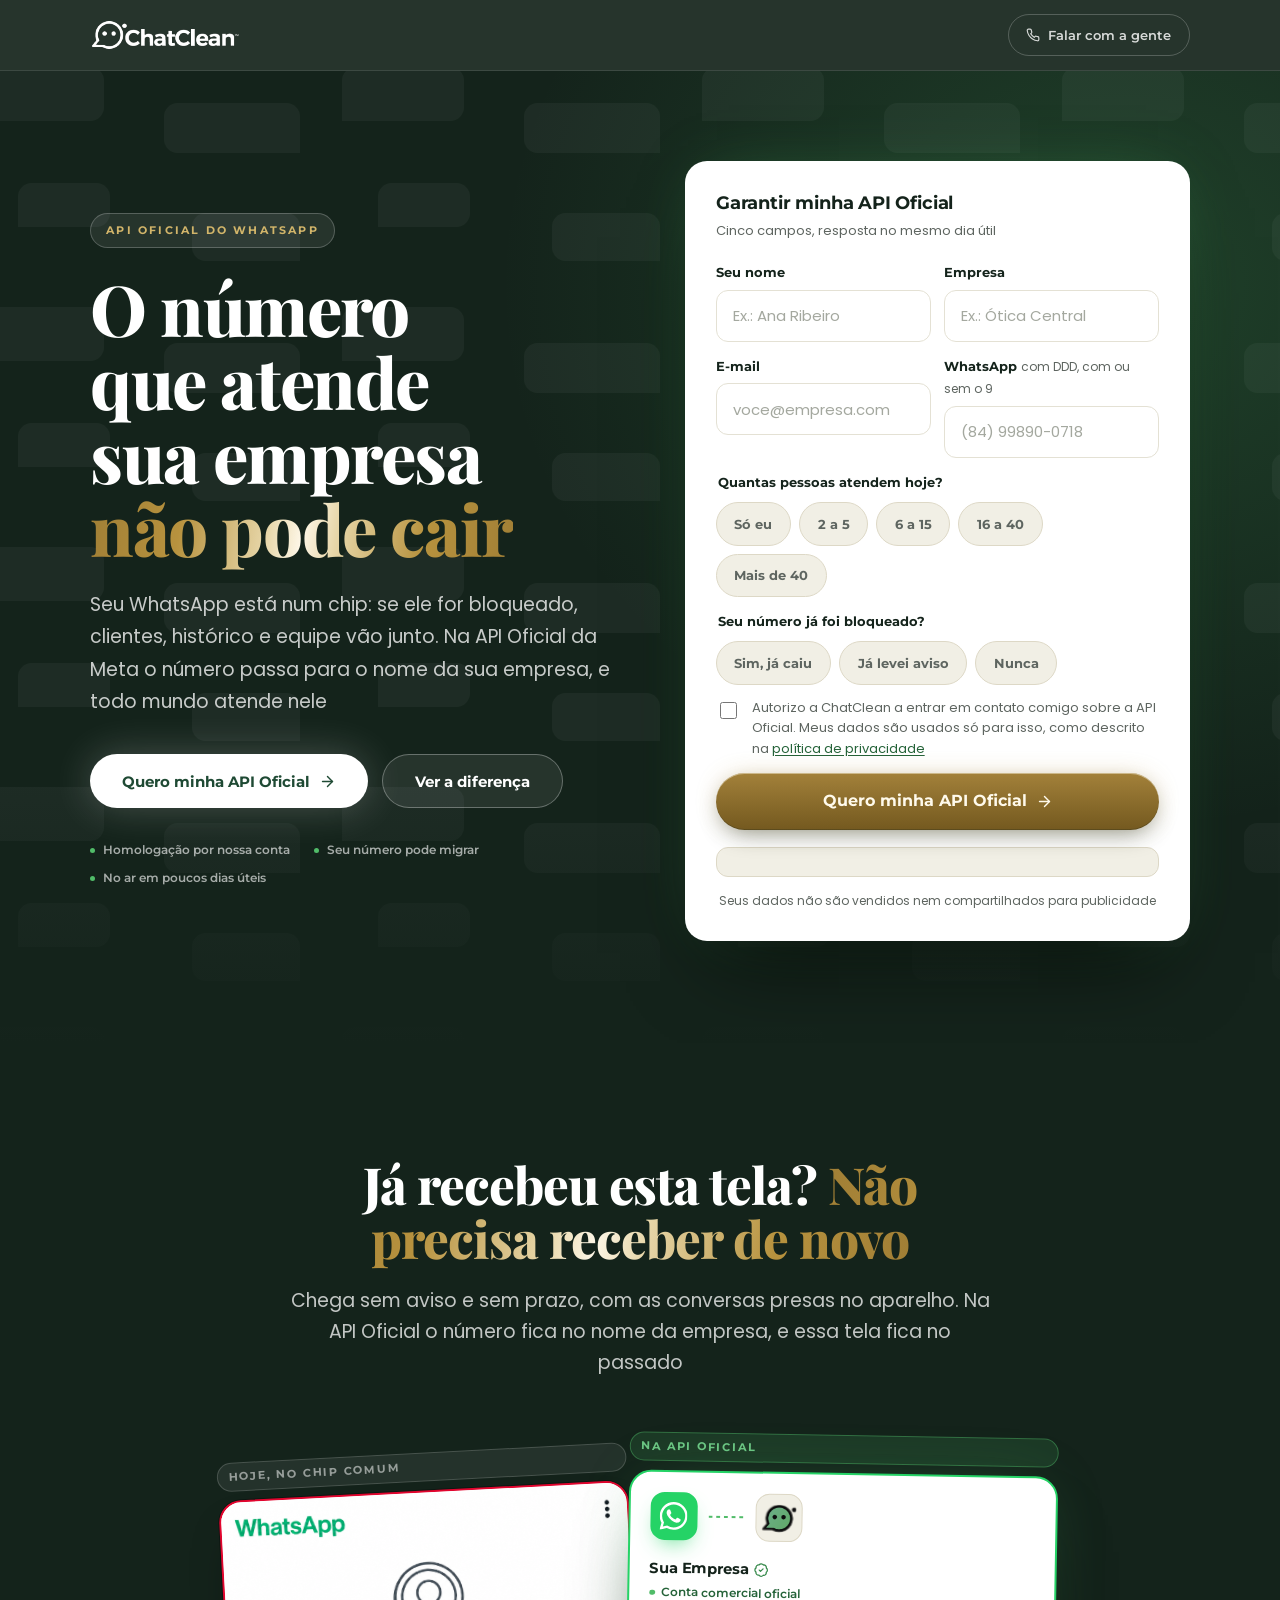
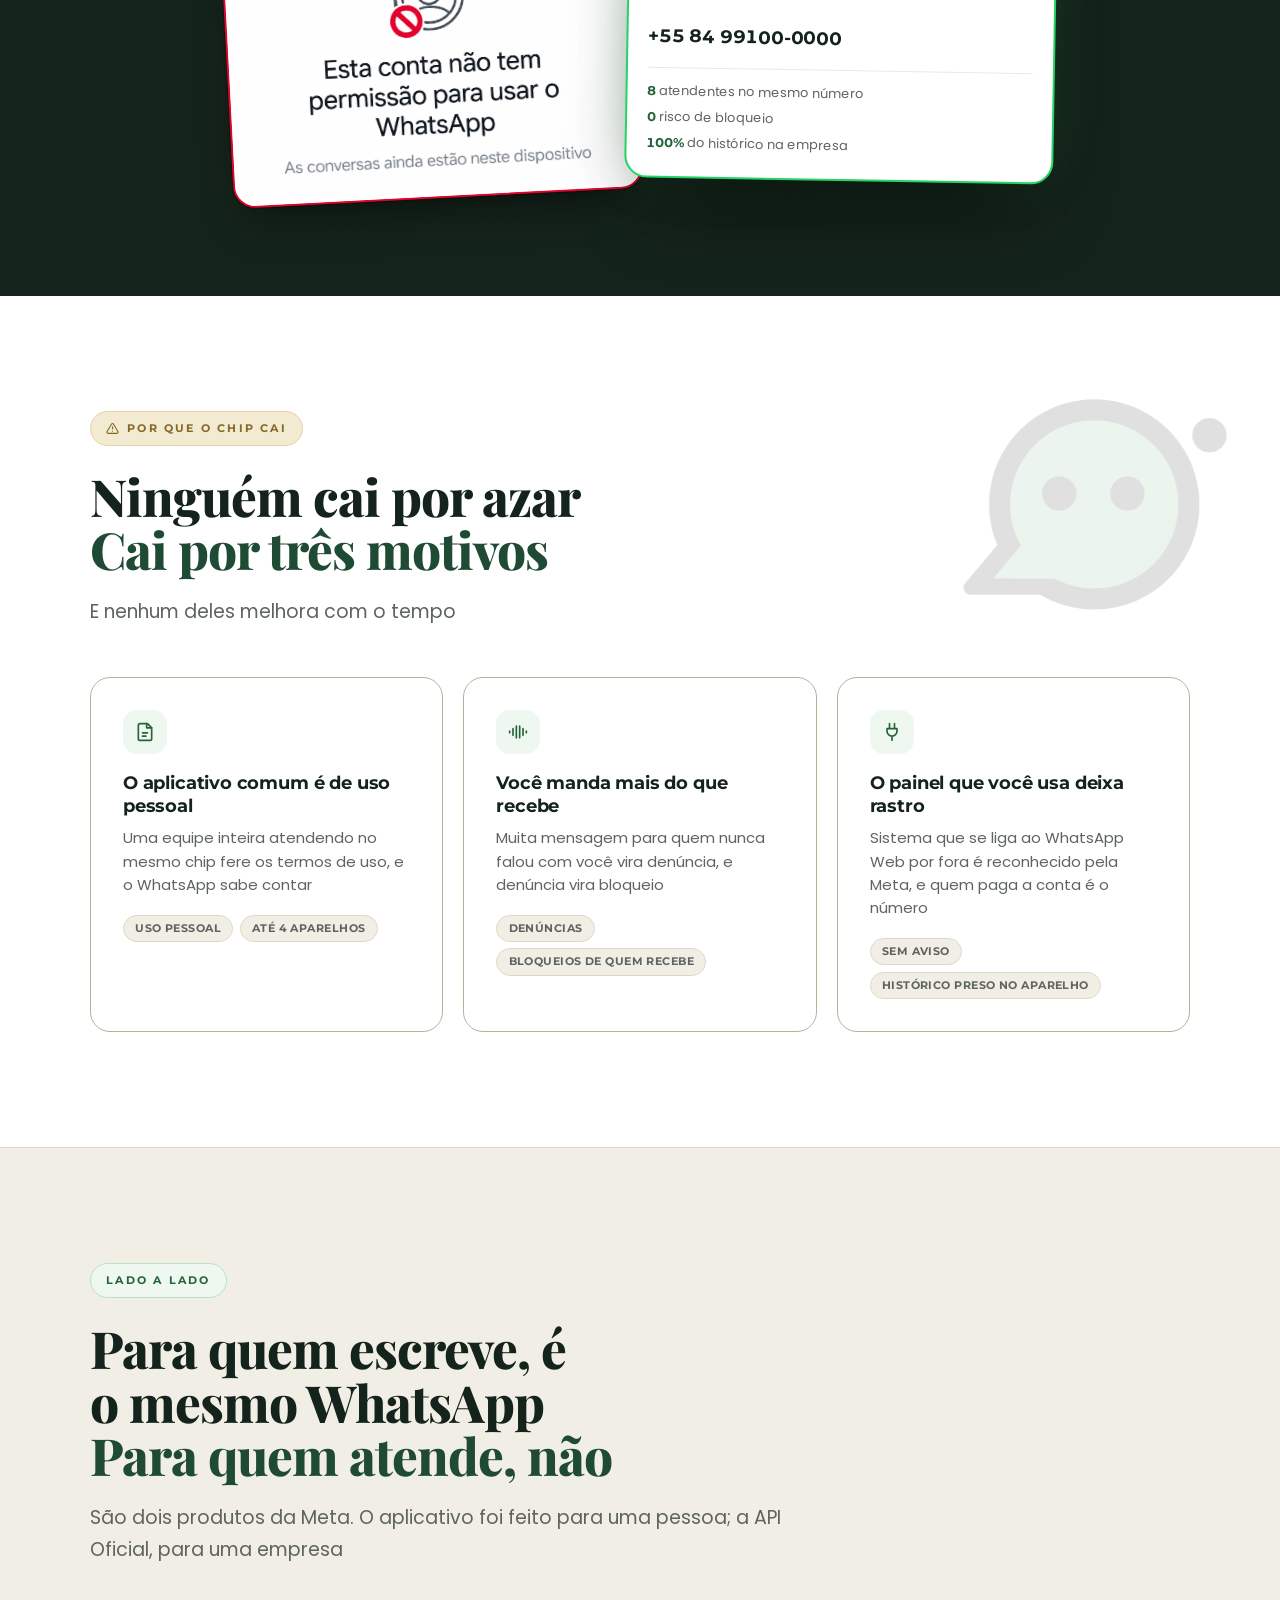
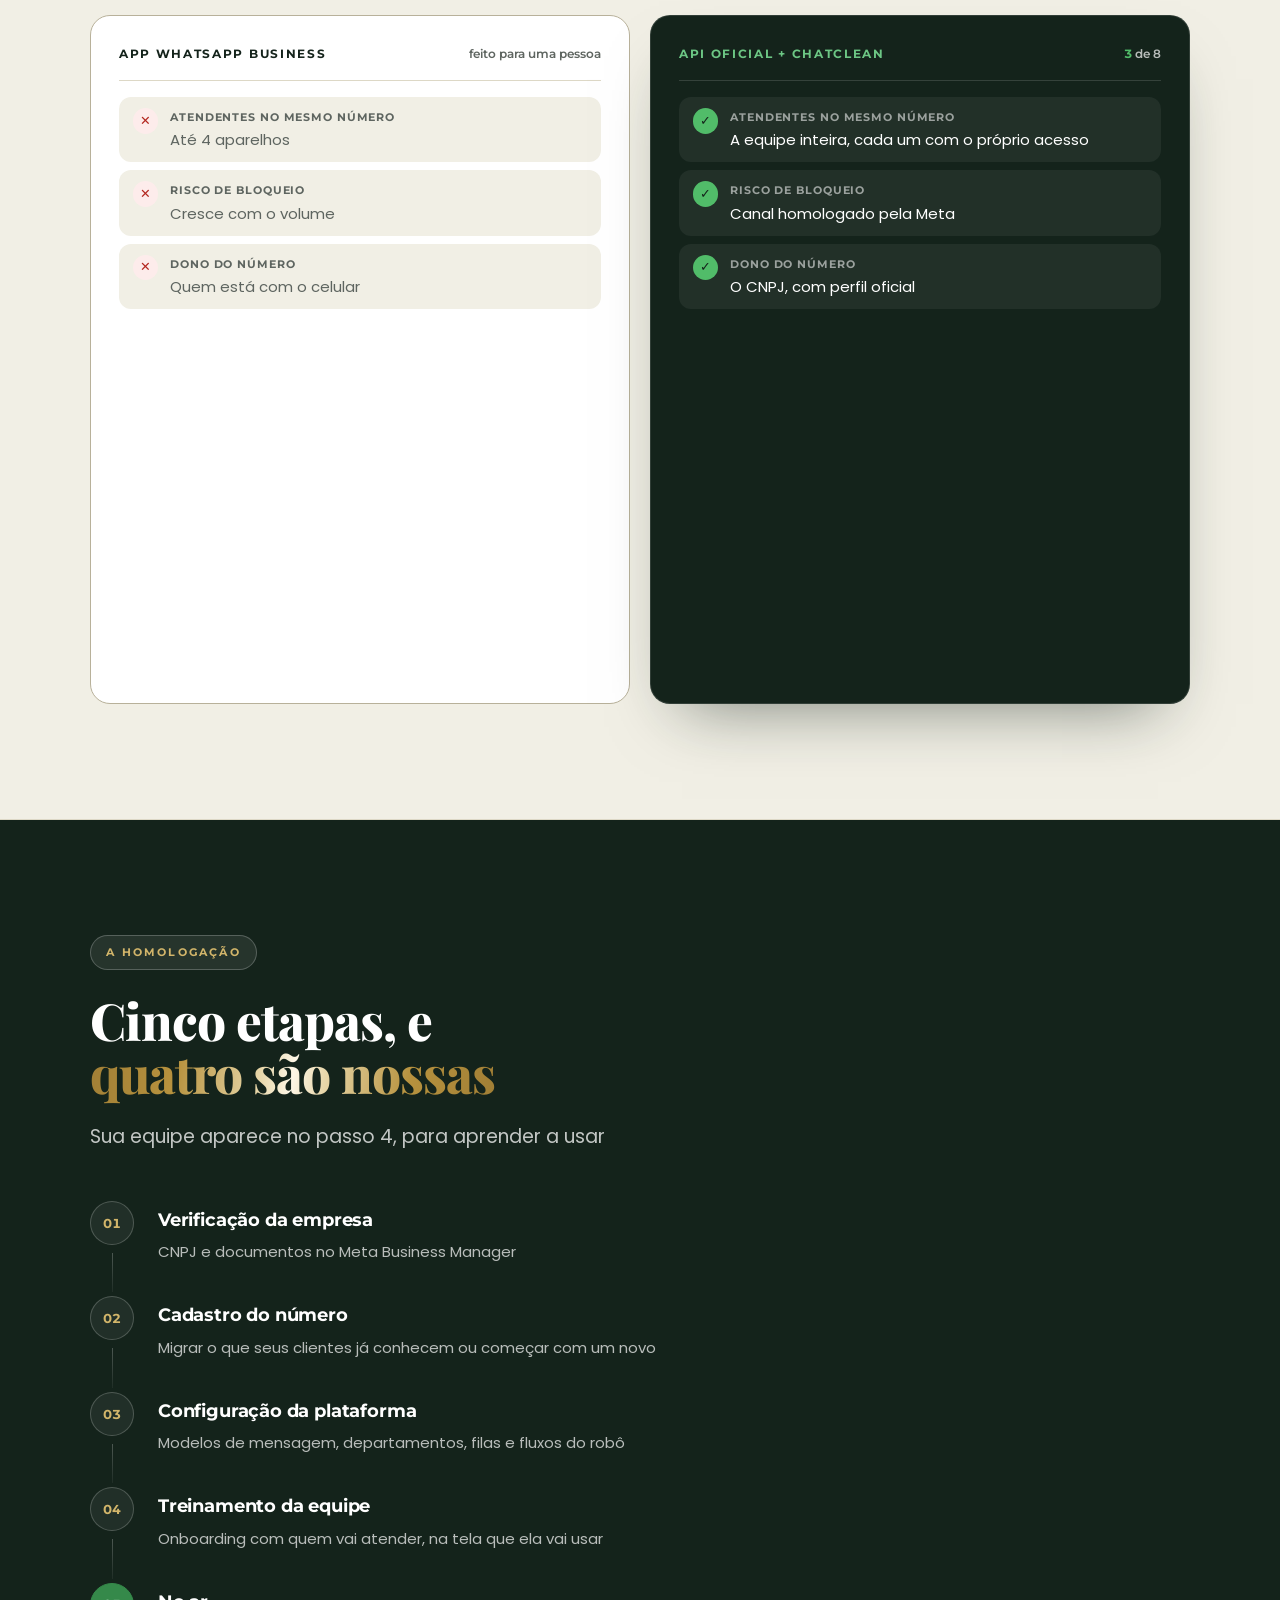
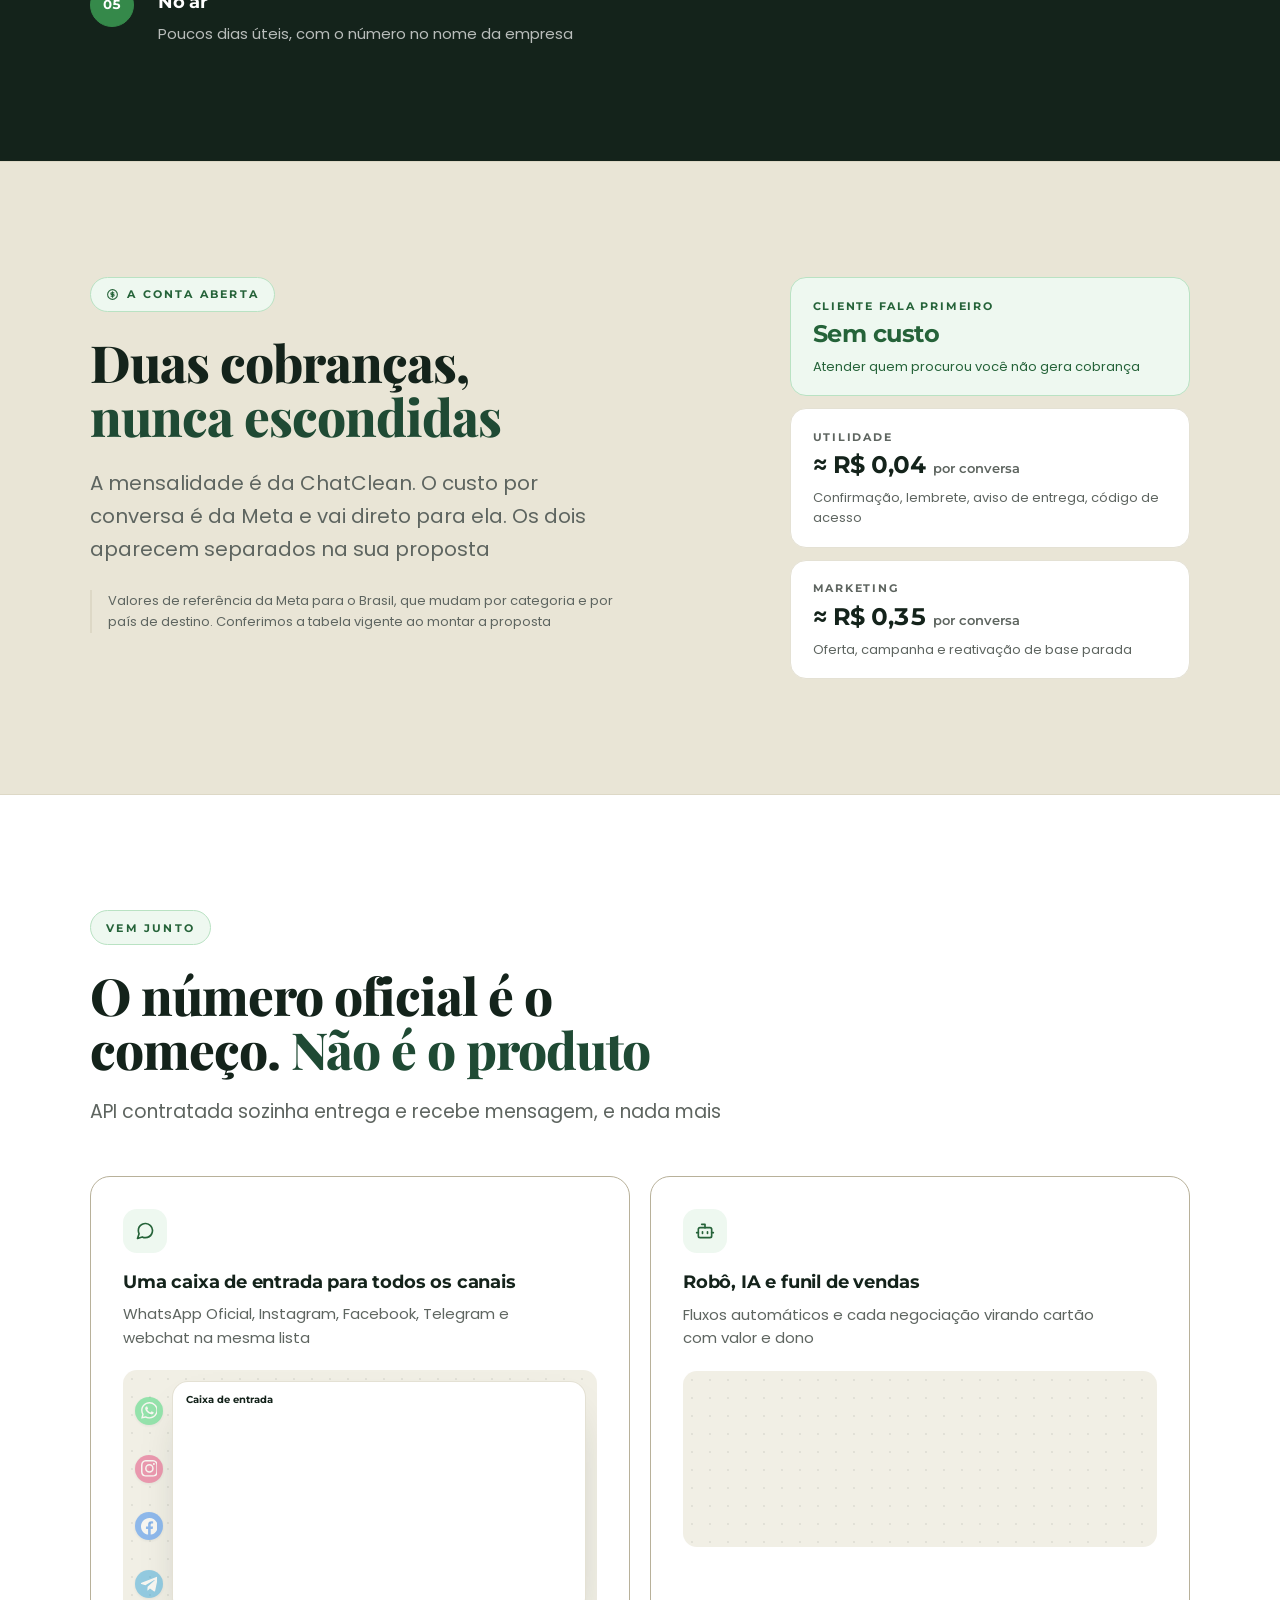
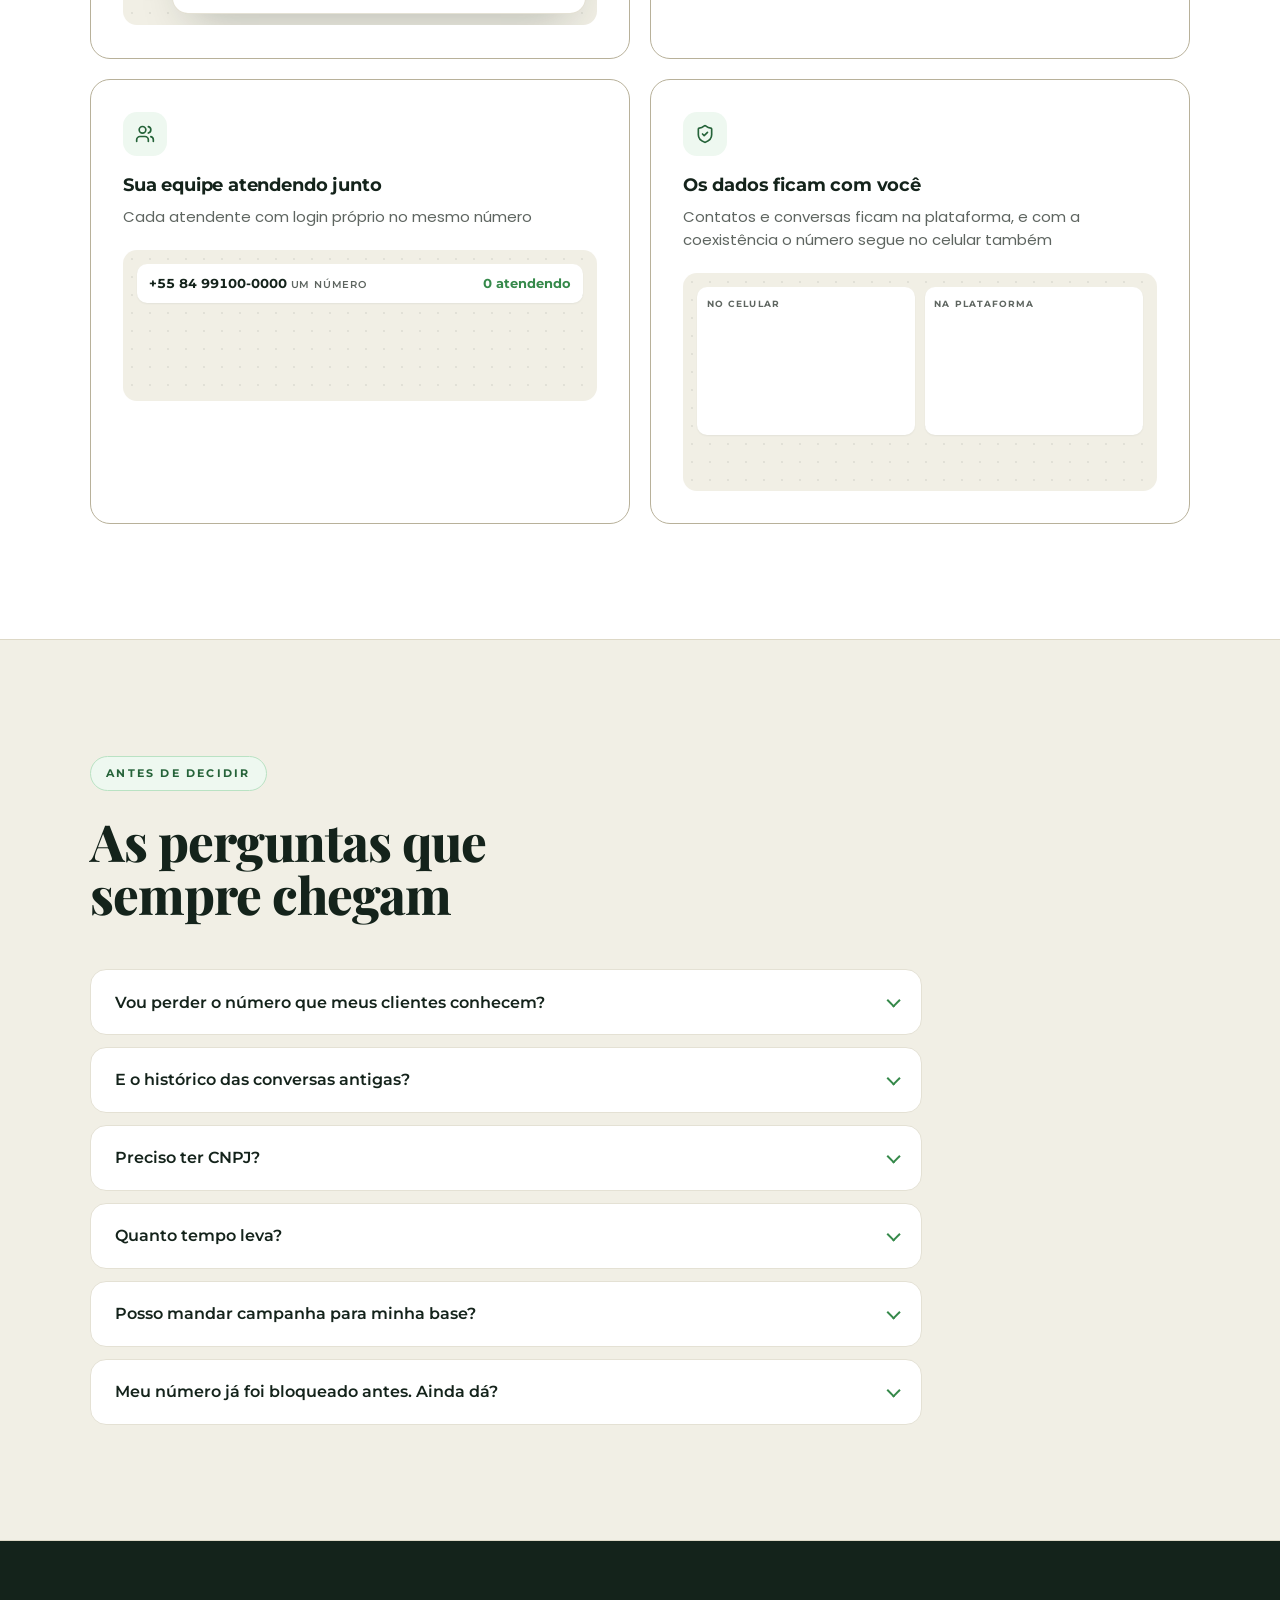
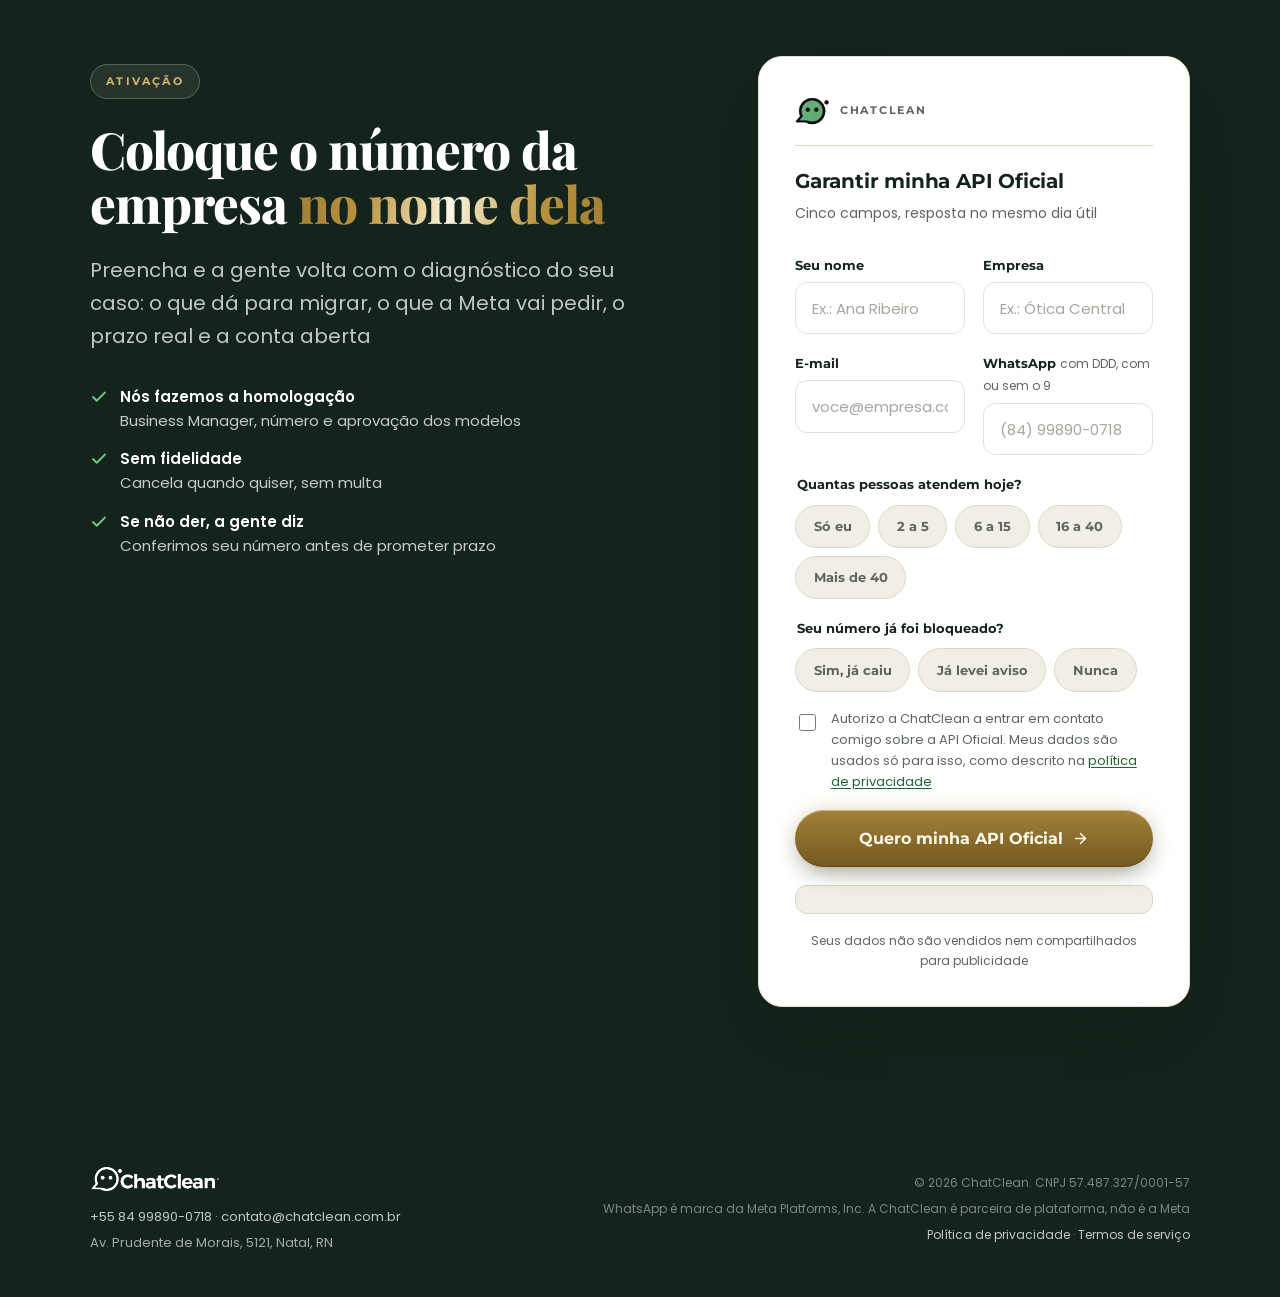
==== commit 7e22e2cf: "fix(api): o card "Os dados ficam com você" reconhece a coexistência Com a coexistência da API Oficia" ====
--- a/api-oficial.html
+++ b/api-oficial.html
@@ -555,8 +555,8 @@
                  cenas (cenas.js). Dois reaproveitam cenas da landing de CRM:
                  a caixa de entrada e a conversa do robô moram em cenas.css e
                  são as mesmas nas duas páginas. Duas são desta página: a
-                 equipe entrando no mesmo número, e os dados saindo do
-                 aparelho para a plataforma. Tudo aria-hidden: ilustração do
+                 equipe entrando no mesmo número, e os dados no celular E na
+                 plataforma (coexistência). Tudo aria-hidden: ilustração do
                  que o título e a linha de apoio já dizem. -->
             <article class="cartao">
               <span class="selo-de-icone"><svg aria-hidden="true"><use href="#i-mensagem" /></svg></span>
@@ -660,25 +660,27 @@
             <article class="cartao">
               <span class="selo-de-icone"><svg aria-hidden="true"><use href="#i-escudo" /></svg></span>
               <h3>Os dados ficam com você</h3>
-              <p>Contatos e conversas moram na plataforma, não em um aparelho</p>
-
-              <!-- Cada item some do aparelho e aparece na plataforma no mesmo
-                   passo: a mudança de endereço é a cena. No aparelho os itens
-                   nascem visíveis (surge-em 0) e saem cada um no seu passo. -->
+              <p>Contatos e conversas ficam na plataforma, e com a coexistência o número segue no celular também</p>
+
+              <!-- COEXISTÊNCIA: na API Oficial o número segue no celular E na
+                   plataforma. Por isso a cena não tira nada do aparelho: cada
+                   item acende nos dois lados no mesmo passo, e o fim é o elo
+                   entre os dois. Já foi "sai do aparelho, entra na plataforma",
+                   e estava errado. -->
               <div class="palco palco--cofre" aria-hidden="true" data-cena data-passos="700,700,700,700">
                 <div class="cofre__lado cofre__lado--aparelho">
-                  <span class="cofre__titulo">No aparelho</span>
-                  <span class="cofre__item" data-surge-em="0" data-some-em="1">612 contatos</span>
-                  <span class="cofre__item" data-surge-em="0" data-some-em="2">1.847 conversas</span>
-                  <span class="cofre__item" data-surge-em="0" data-some-em="3">Histórico</span>
+                  <span class="cofre__titulo">No celular</span>
+                  <span class="cofre__item" data-surge-em="1">612 contatos</span>
+                  <span class="cofre__item" data-surge-em="2">1.847 conversas</span>
+                  <span class="cofre__item" data-surge-em="3">Histórico</span>
                 </div>
                 <div class="cofre__lado cofre__lado--plataforma">
                   <span class="cofre__titulo">Na plataforma</span>
                   <span class="cofre__item" data-surge-em="1">612 contatos</span>
                   <span class="cofre__item" data-surge-em="2">1.847 conversas</span>
                   <span class="cofre__item" data-surge-em="3">Histórico</span>
-                  <span class="cofre__cadeado" data-surge-em="4"><svg aria-hidden="true"><use href="#i-escudo" /></svg>Acesso por perfil</span>
-                </div>
+                </div>
+                <span class="cofre__coexistencia" data-surge-em="4"><svg aria-hidden="true"><use href="#i-escudo" /></svg>Coexistência: os dois, ao mesmo tempo, com acesso por perfil</span>
               </div>
             </article>
           </div>
--- a/cenas.css
+++ b/cenas.css
@@ -931,10 +931,11 @@
 }
 
 /* ----- Cena: os dados ficam com você ---------------------------
-   Duas colunas: o aparelho, de onde os dados saem; a plataforma,
-   para onde vão. Cada item some de um lado (`data-some-em`) e
-   aparece do outro (`data-surge-em`) no mesmo passo: a mudança de
-   endereço É a cena. No fim, o cadeado. */
+   Duas colunas, o celular e a plataforma, e cada item acende NAS
+   DUAS no mesmo passo: com a coexistência da API Oficial o número
+   segue no celular e na plataforma. Já foi "sai de um, entra no
+   outro", e contava a história errada. No fim, o elo entre os
+   dois. */
 .palco--cofre {
   display: grid;
   grid-template-columns: 1fr 1fr;
@@ -951,8 +952,8 @@
 }
 
 .cofre__lado--aparelho {
-  background: rgba(20, 35, 27, 0.06);
-  border: 1px dashed rgba(20, 35, 27, 0.25);
+  background: var(--branco);
+  box-shadow: 0 1px 2px rgba(20, 35, 27, 0.06);
 }
 
 .cofre__lado--plataforma {
@@ -978,36 +979,43 @@
   background: var(--creme);
 }
 
-.cofre__lado--plataforma .cofre__item {
+.cofre__lado .cofre__item {
   background: var(--verde-lavado);
   color: var(--verde-texto);
 }
 
-/* No aparelho os itens começam visíveis e SOMEM (o motor só liga
-   `data-visivel` entre `surge-em` e `some-em`): nascem no passo 0
-   e saem cada um no seu passo. Na plataforma, entram vindos da
-   esquerda, de onde saíram. */
+/* Os dois lados entram um para o outro: o celular vindo da direita,
+   a plataforma vindo da esquerda. Encontro, e não mudança. */
+.palco--cofre .cofre__lado--aparelho .cofre__item[data-surge-em] {
+  transform: translateX(8px);
+}
+
 .palco--cofre .cofre__lado--plataforma .cofre__item[data-surge-em] {
-  transform: translateX(-12px);
-}
-
-.palco--cofre .cofre__lado--plataforma .cofre__item[data-visivel] {
+  transform: translateX(-8px);
+}
+
+.palco--cofre .cofre__item[data-visivel] {
   transform: none;
 }
 
-/* O cadeado fecha no último passo: o resultado da cena. */
-.cofre__cadeado {
+/* O elo entre os dois, no último passo: o resultado da cena. Ocupa
+   as duas colunas porque é sobre as duas. */
+.cofre__coexistencia {
+  grid-column: 1 / -1;
   display: flex;
   align-items: center;
-  gap: 0.4rem;
-  margin-top: 0.15rem;
+  gap: 0.45rem;
+  padding: 0.5rem 0.7rem;
+  border-radius: var(--raio-pilula);
+  background: var(--verde-noite);
   font-family: var(--fonte-util);
   font-size: 0.625rem;
   font-weight: 700;
-  color: var(--verde-medio);
-}
-
-.cofre__cadeado svg {
+  color: var(--verde-claro);
+}
+
+.cofre__coexistencia svg {
+  flex: 0 0 auto;
   width: 0.85rem;
   height: 0.85rem;
 }
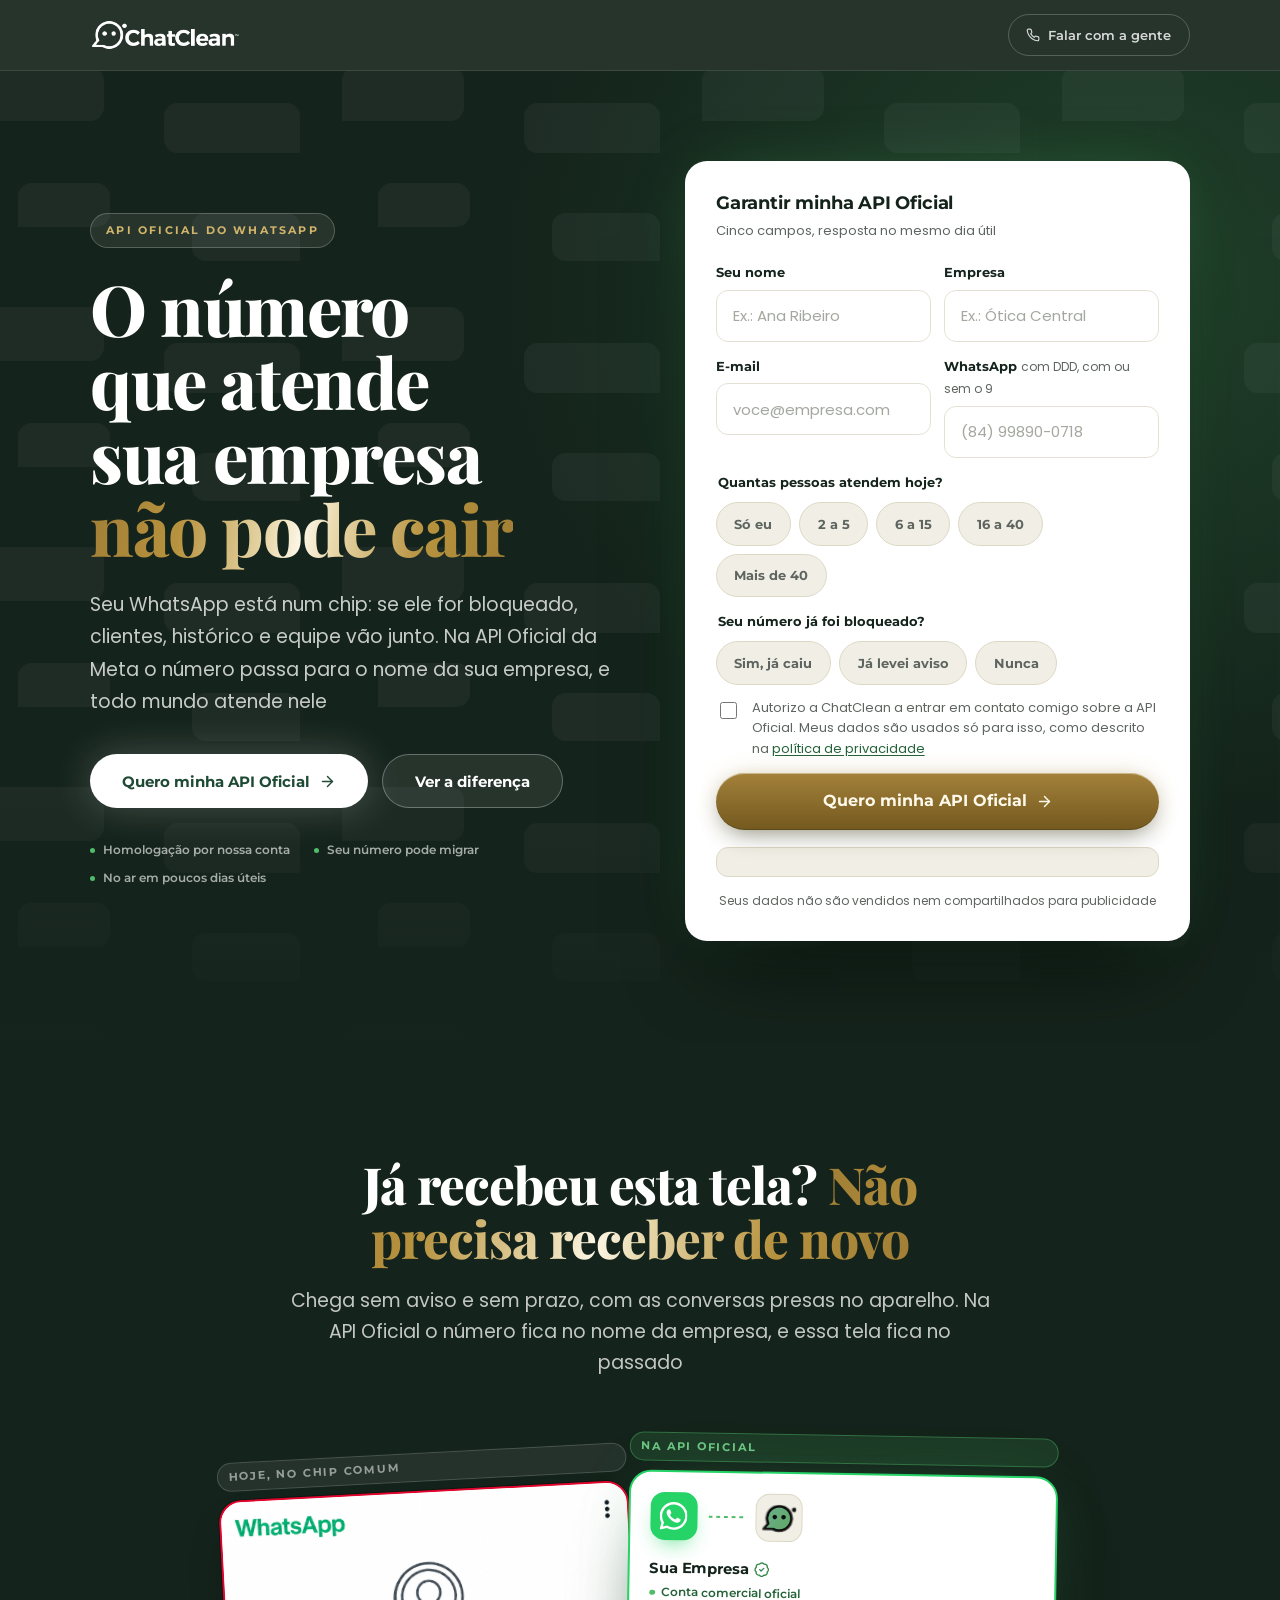
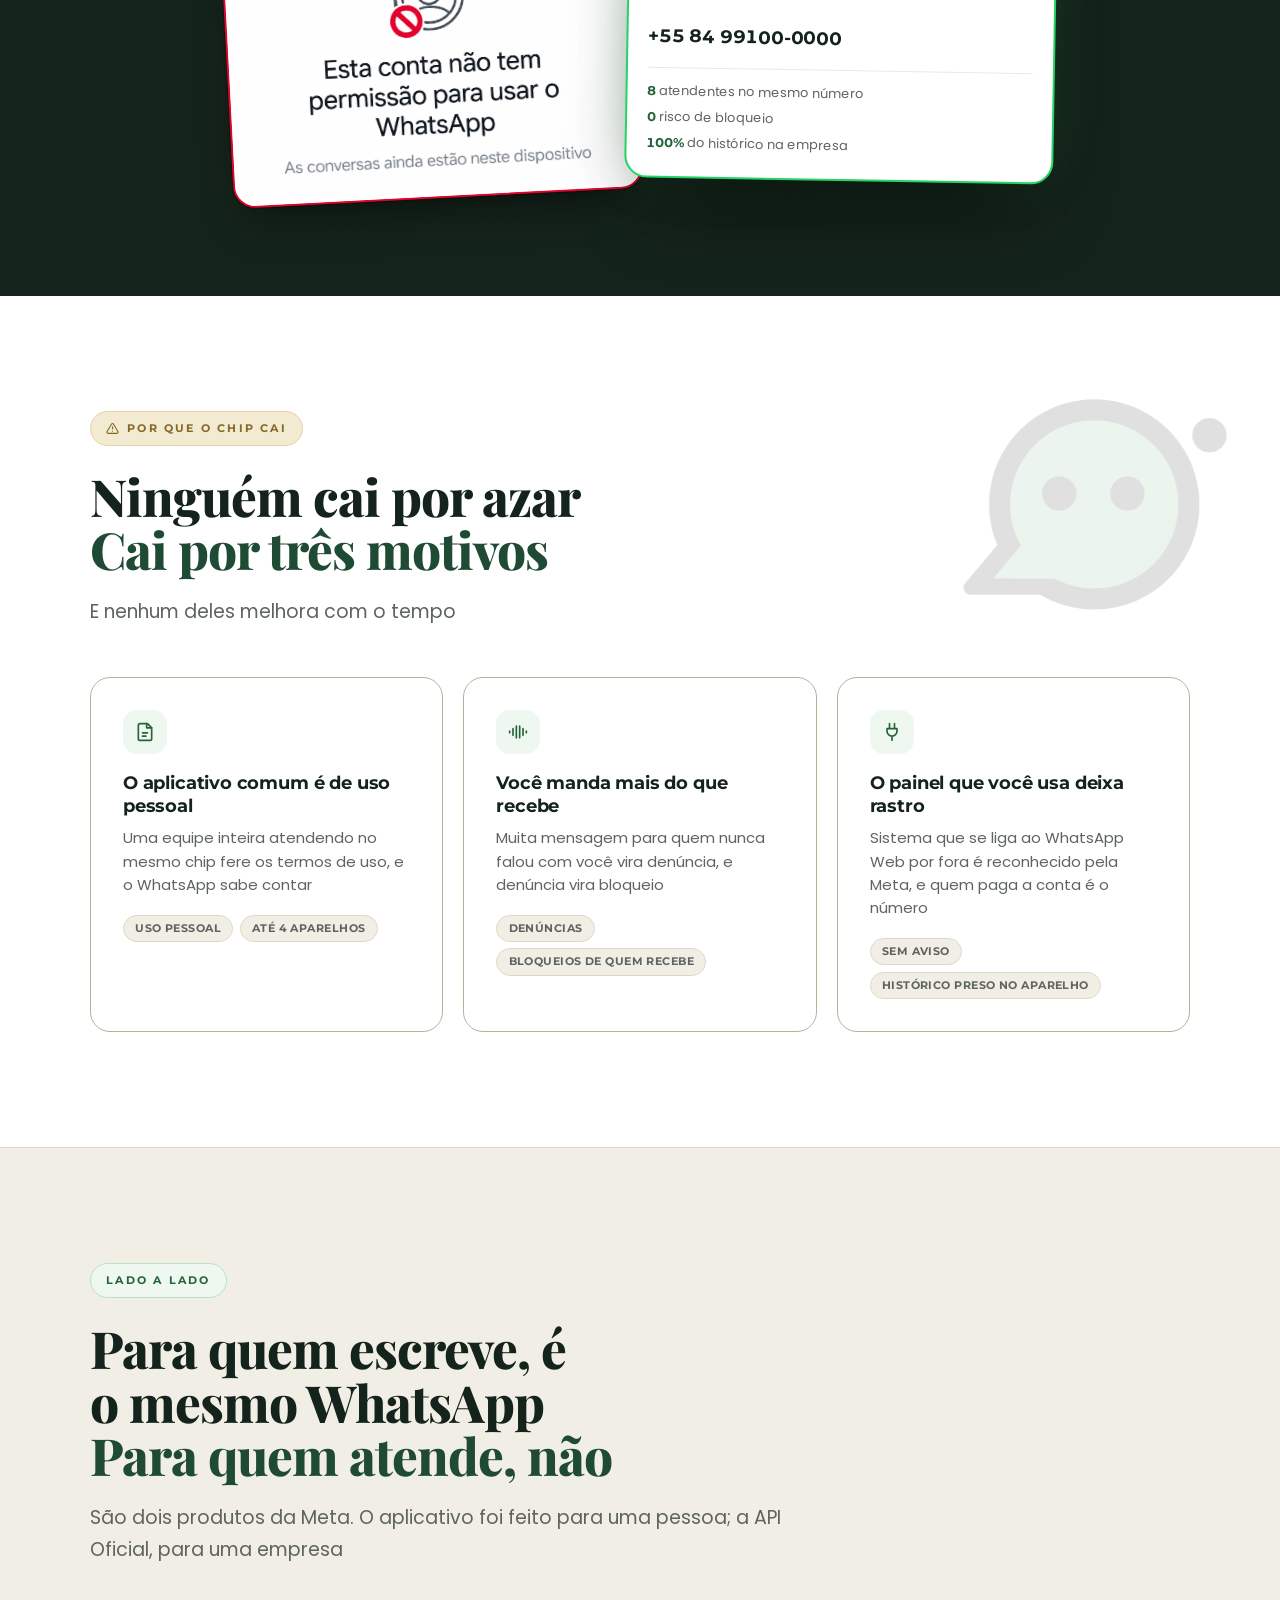
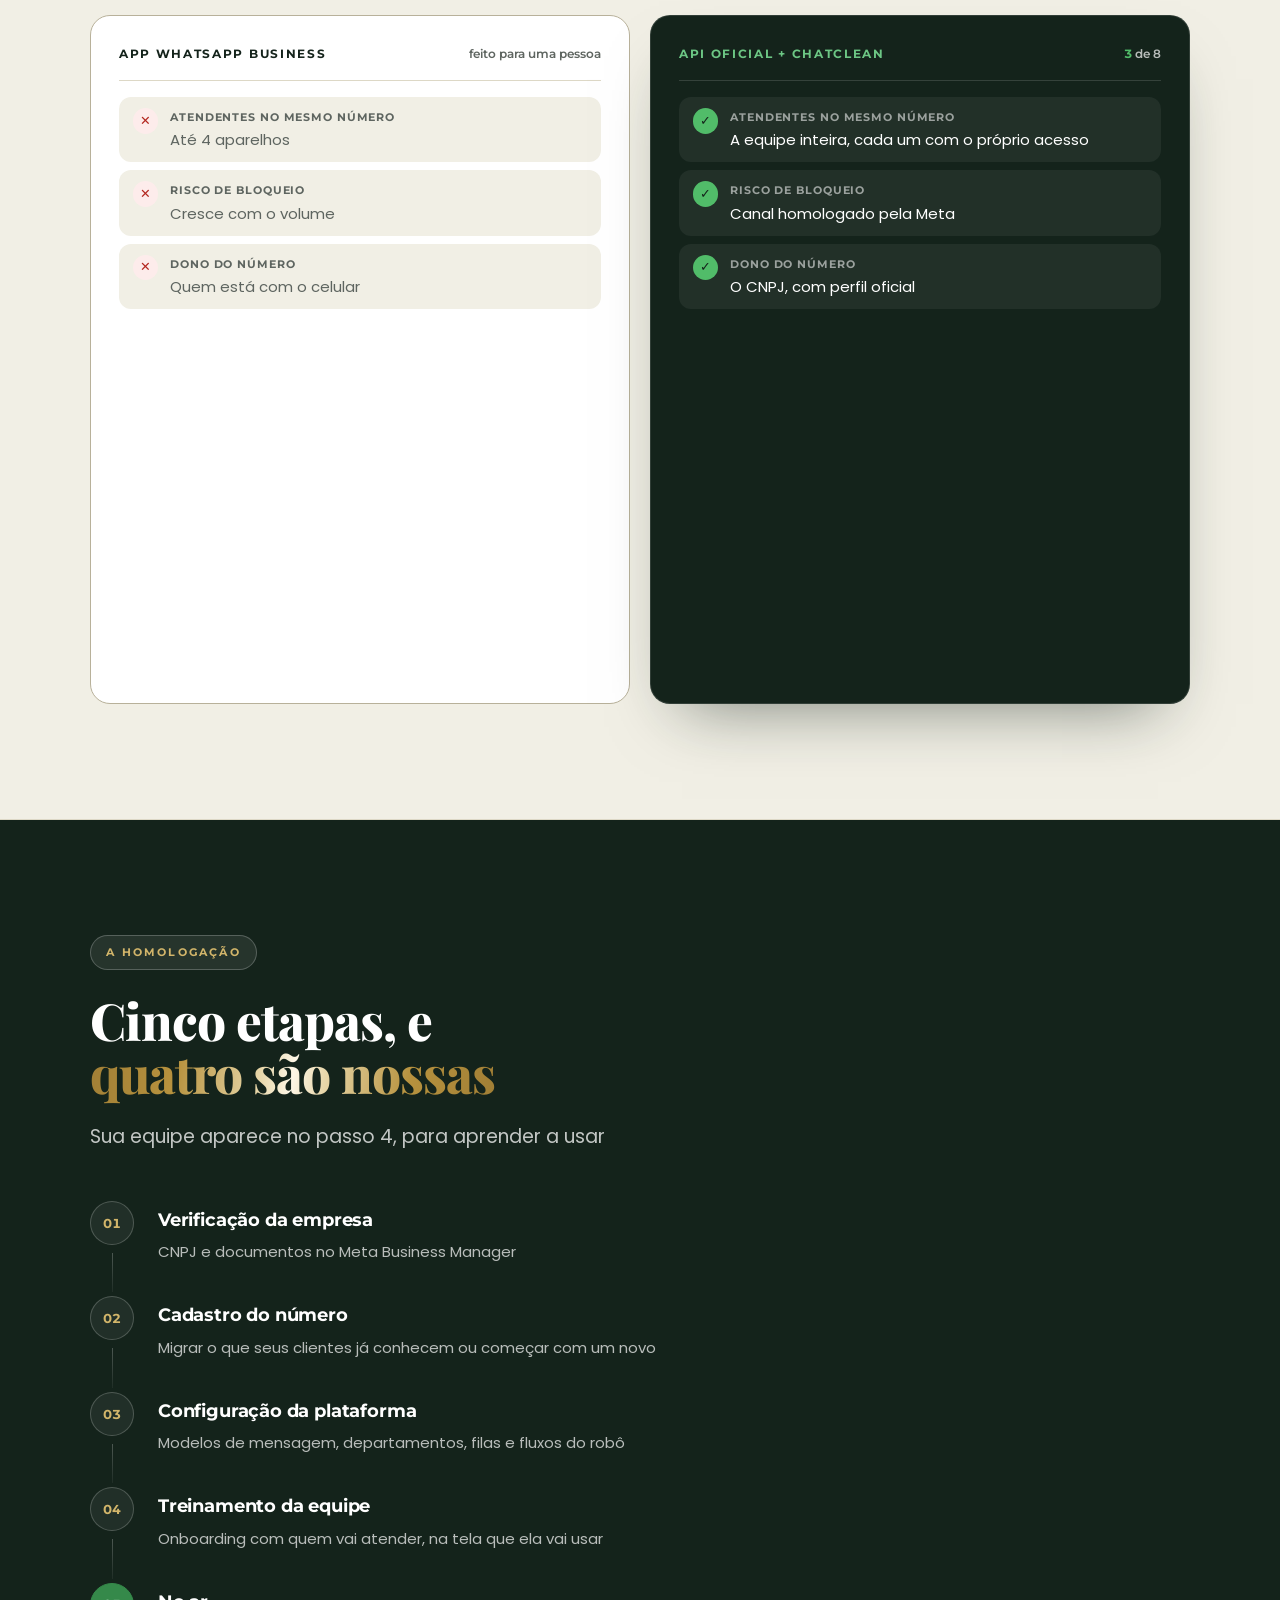
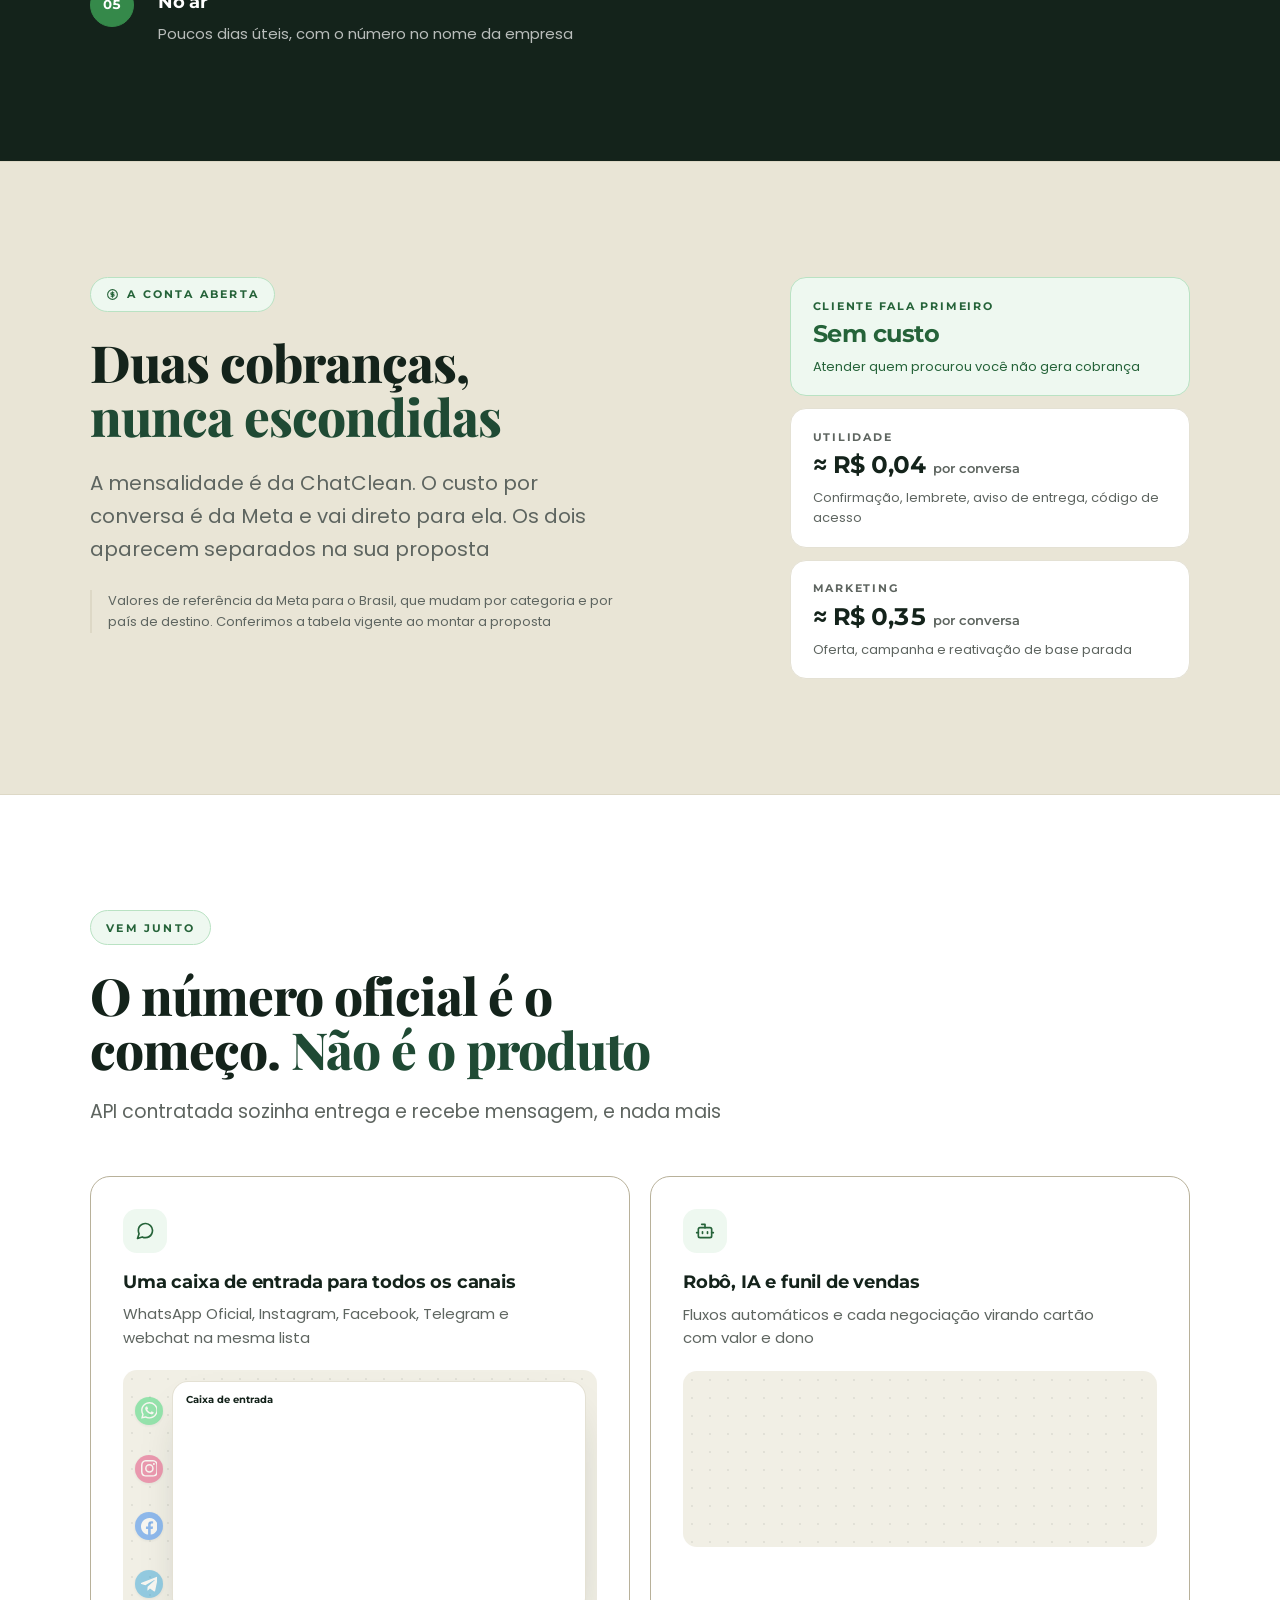
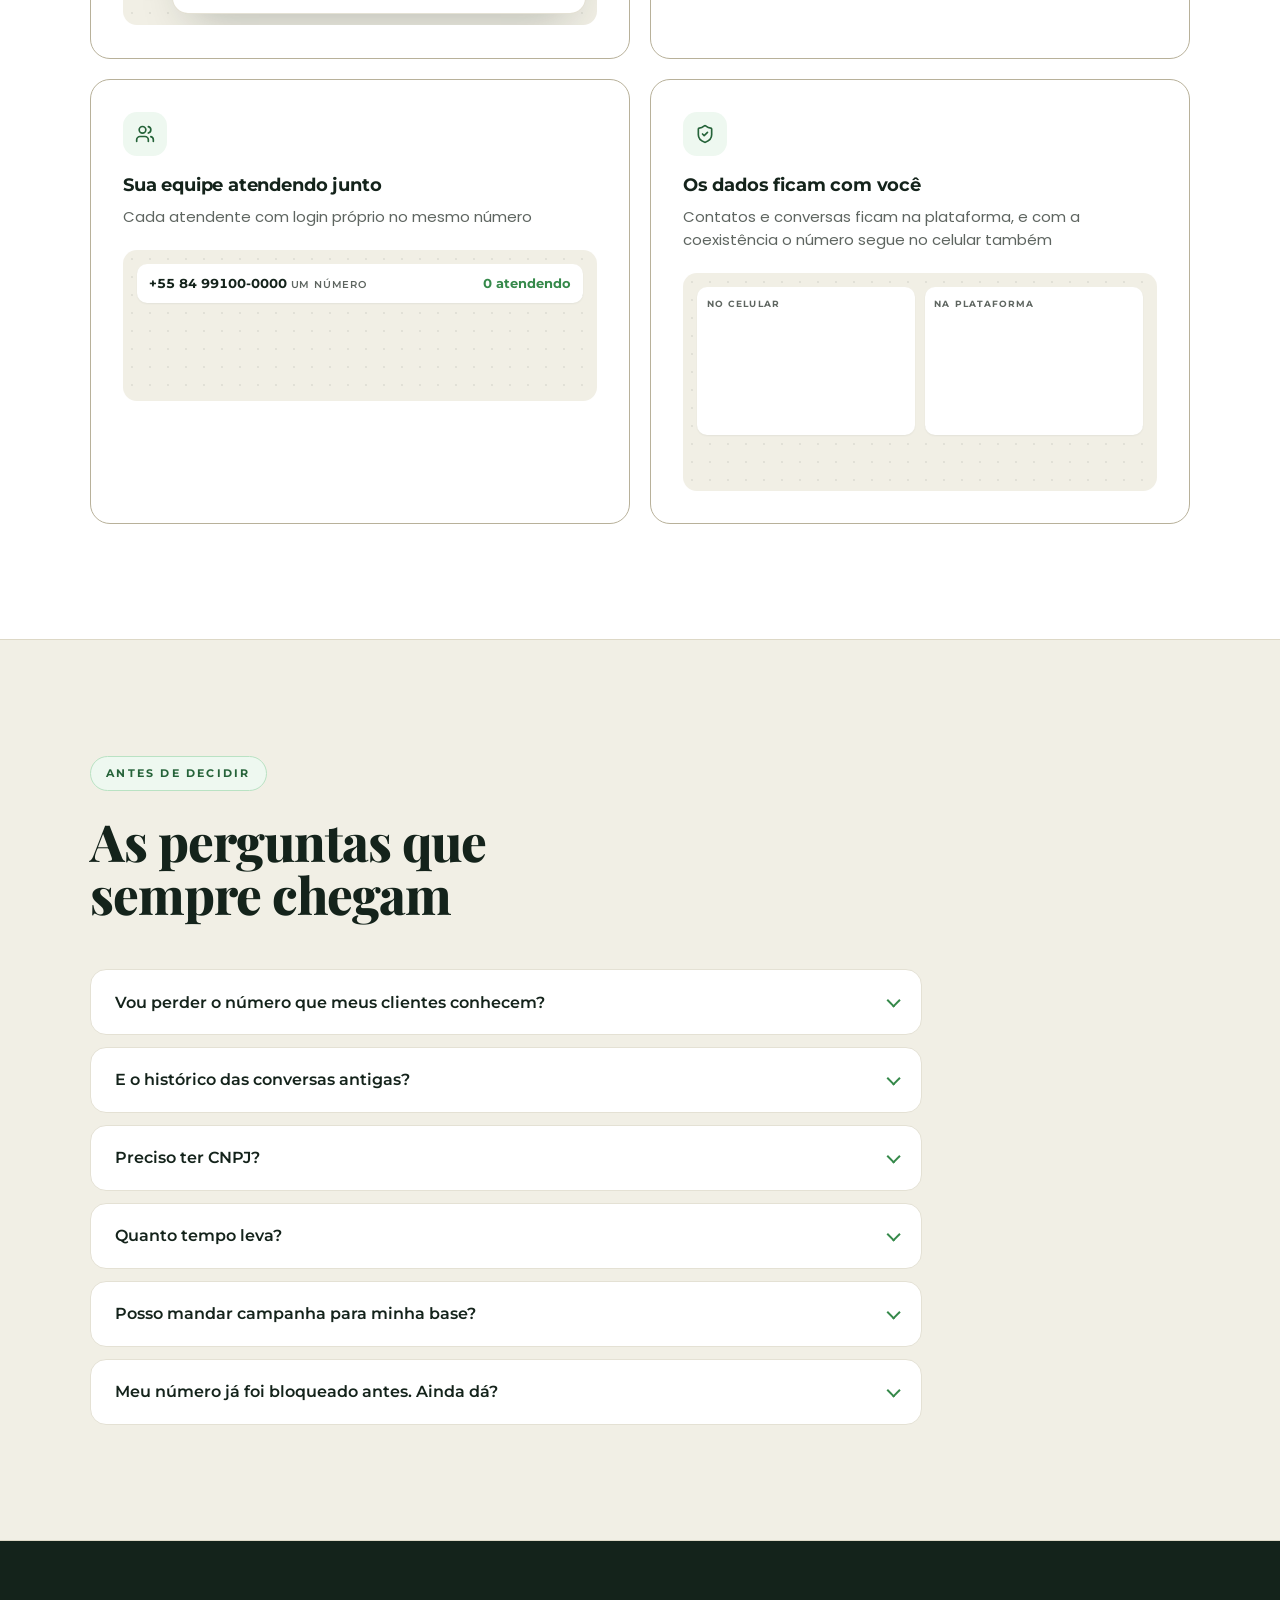
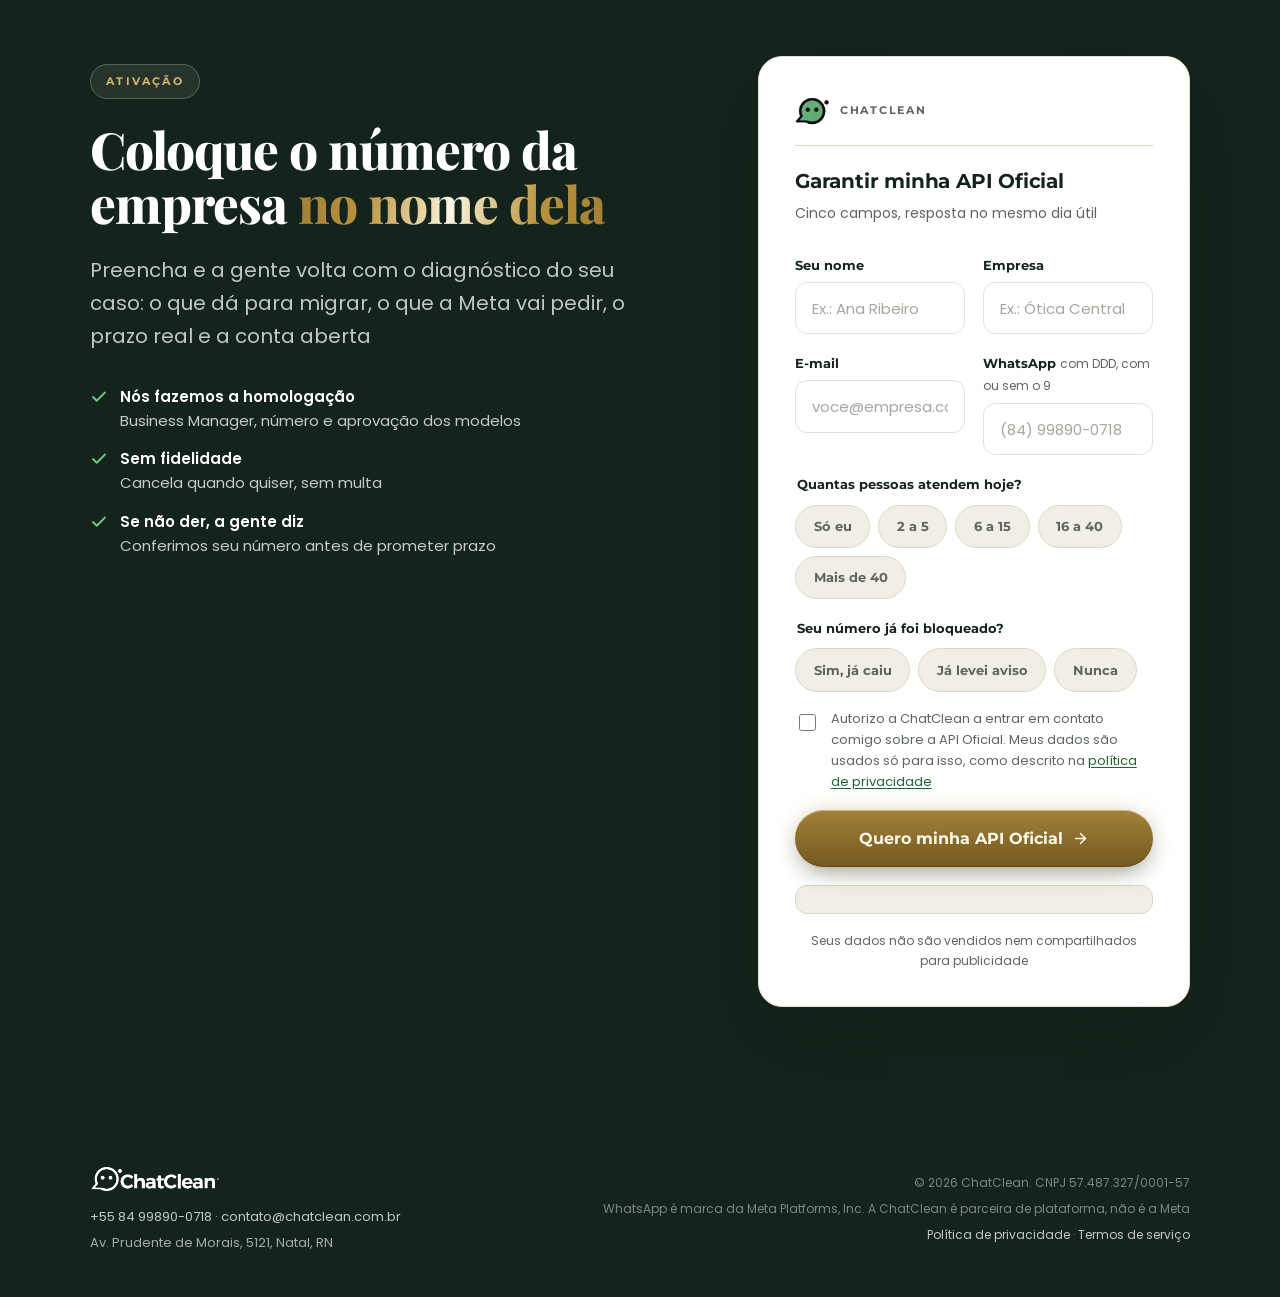
==== commit 2baea708: "feat(api): as duas telas de "Já recebeu esta tela?" ficam iguais ao desktop no celular Sem carrossel" ====
--- a/api-oficial.html
+++ b/api-oficial.html
@@ -261,8 +261,10 @@
                  porquê. Pergunta retórica na língua de quem já passou por
                  isso ("já recebeu esta tela?"), e a saída dita pelo nome,
                  sem "esta"/"ela" soltos, que era o que deixava a copy
-                 anterior vaga. Sem "à esquerda" e "à direita": no celular os
-                 cards empilham. -->
+                 anterior vaga. Sem "à esquerda" e "à direita" porque no celular
+                 a composição é a MESMA do desktop, só que menor: as duas
+                 telas lado a lado, inclinadas, a oficial na frente. Não é
+                 carrossel (já foi, e não era o que se queria). -->
             <h2>Já recebeu esta tela? <span class="latao">Não precisa receber de novo</span></h2>
             <p class="linha-de-apoio">
               Chega sem aviso e sem prazo, com as conversas
--- a/estilo-api-oficial.css
+++ b/estilo-api-oficial.css
@@ -18,24 +18,28 @@
    ============================================================ */
 
 /* ----- ASSINATURA: os dois estados do número ---------------
-   Escala tipográfica própria, como o quadro do funil da outra
-   landing: `font-size` com clamp aqui e tudo dentro em `em`. */
+   A MESMA composição em qualquer largura: as duas telas lado a
+   lado, a caída inclinada para um lado, a oficial para o outro e
+   na frente. A ordem de empilhamento conta a substituição.
+
+   Não há media query aqui de propósito. O que muda entre o
+   celular e o desktop é só a escala: `font-size` com clamp e tudo
+   dentro das telas em `em` (medidas, respiros, raios). No celular
+   a cena encolhe inteira, como uma foto, em vez de reorganizar.
+   Já foi empilhada, e depois carrossel; nenhum dos dois era a
+   experiência do desktop, que é o que se queria.
+
+   A curva: 14px de 600px para cima, ~9px num celular de 375px,
+   piso de 9px. Abaixo disso o número e a contagem da tela oficial
+   não cabem na coluna. */
 .cena-dos-estados {
   position: relative;
   display: grid;
-  gap: 1.5rem;
-  font-size: clamp(0.78rem, 1.45vw, 0.875rem);
-}
-
-/* A partir de 520px os dois se sobrepõem: o oficial passa na
-   frente do bloqueado. A ordem de empilhamento conta a
-   substituição. */
-@media (min-width: 520px) {
-  .cena-dos-estados {
-    grid-template-columns: 0.94fr 1fr;
-    align-items: center;
-    gap: 0;
-  }
+  grid-template-columns: 0.94fr 1fr;
+  align-items: stretch;
+  max-width: 52rem;
+  margin: clamp(2.5rem, 5vw, 3.5rem) auto 0;
+  font-size: clamp(0.5625rem, 2.35vw, 0.875rem);
 }
 
 .tela {
@@ -50,7 +54,9 @@
   background: rgba(255, 255, 255, 0.07);
   border: 1px solid rgba(255, 255, 255, 0.16);
   font-family: var(--fonte-util);
-  font-size: 0.8em;
+  /* O rótulo é texto, não ilustração: quando a cena encolhe no
+     celular ele para em 10px em vez de acompanhar até 7px. */
+  font-size: max(0.8em, 0.625rem);
   font-weight: 700;
   letter-spacing: 0.16em;
   text-transform: uppercase;
@@ -74,15 +80,14 @@
   box-shadow: inset 0 1px 0 rgba(255, 255, 255, 0.04);
 }
 
-@media (min-width: 520px) {
-  /* A posição original: inclinada -3°, um pouco mais baixa, entrando
-     de leve por baixo da oficial. Já foi trocada por -2° reta e sem
-     descer, com a oficial reta na frente, e ficou pior: a assimetria
-     é o que faz o par ler como "uma em cima da outra". */
-  .tela--caida {
-    transform: rotate(-3deg) translateY(1.25em);
-    margin-right: -0.5em;
-  }
+/* A posição original: inclinada -3°, um pouco mais baixa, entrando
+   de leve por baixo da oficial. Já foi trocada por -2° reta e sem
+   descer, com a oficial reta na frente, e ficou pior: a assimetria
+   é o que faz o par ler como "uma em cima da outra". Em qualquer
+   largura: no celular a cena só encolhe. */
+.tela--caida {
+  transform: rotate(-3deg) translateY(1.25em);
+  margin-right: -0.5em;
 }
 
 /* O número oficial: branco, na frente, com o brilho verde. */
@@ -106,12 +111,10 @@
     0 0 64px -22px rgba(81, 188, 105, 0.38);
 }
 
-@media (min-width: 520px) {
-  /* A inclinação original de 1°, no sentido contrário da caída: é o
-     par de ângulos que lê como duas telas soltas, uma sobre a outra. */
-  .tela--oficial {
-    transform: rotate(1deg);
-  }
+/* A inclinação original de 1°, no sentido contrário da caída: é o
+   par de ângulos que lê como duas telas soltas, uma sobre a outra. */
+.tela--oficial {
+  transform: rotate(1deg);
 }
 
 .app__icone {
@@ -194,6 +197,9 @@
 
 .perfil__selo {
   flex: 0 0 auto;
+  /* O SVG traz 15px de atributo; em `em` ele encolhe com o nome. */
+  width: 1.1em;
+  height: 1.1em;
   color: var(--verde-medio);
 }
 
@@ -463,14 +469,9 @@
   max-width: 34rem;
 }
 
-/* ----- A cena, agora numa seção própria ---------------------
-   Saiu do hero quando o formulário subiu para a primeira dobra.
-   Centrada e com a largura da coluna de onde veio, para as duas
-   telas não esticarem numa seção de largura inteira. */
-.cena-dos-estados {
-  max-width: 52rem;
-  margin: clamp(2.5rem, 5vw, 3.5rem) auto 0;
-}
+/* A cena saiu do hero quando o formulário subiu para a primeira
+   dobra; a largura e a margem dela estão junto com a grade, no
+   começo desta folha. */
 
 /* ----- O formulário no hero --------------------------------
    Quem chega decidido não deveria rolar a página inteira para
@@ -564,11 +565,12 @@
 }
 
 /* ----- Os dois cards com a mesma altura ----------------------
-   A grade estica as duas figuras na altura da linha, e dentro de
-   cada figura o corpo cresce para ocupar o que o rótulo deixa.
-   O print fica centrado no corpo dele; o lado oficial ganha o
-   mesmo pé. Sem isso, um card terminava antes do outro e a
-   comparação parecia torta. */
+   A grade estica as duas figuras na altura da linha
+   (`align-items: stretch`, lá na grade), e dentro de cada figura
+   o corpo cresce para ocupar o que o rótulo deixa. O print fica
+   centrado no corpo dele; o lado oficial ganha o mesmo pé. Sem
+   isso, um card terminava antes do outro e a comparação parecia
+   torta. */
 .tela {
   display: flex;
   flex-direction: column;
@@ -576,12 +578,6 @@
 
 .tela__corpo {
   flex: 1;
-}
-
-@media (min-width: 520px) {
-  .cena-dos-estados {
-    align-items: stretch;
-  }
 }
 
 /* ----- O duelo: app comum contra API Oficial -----------------
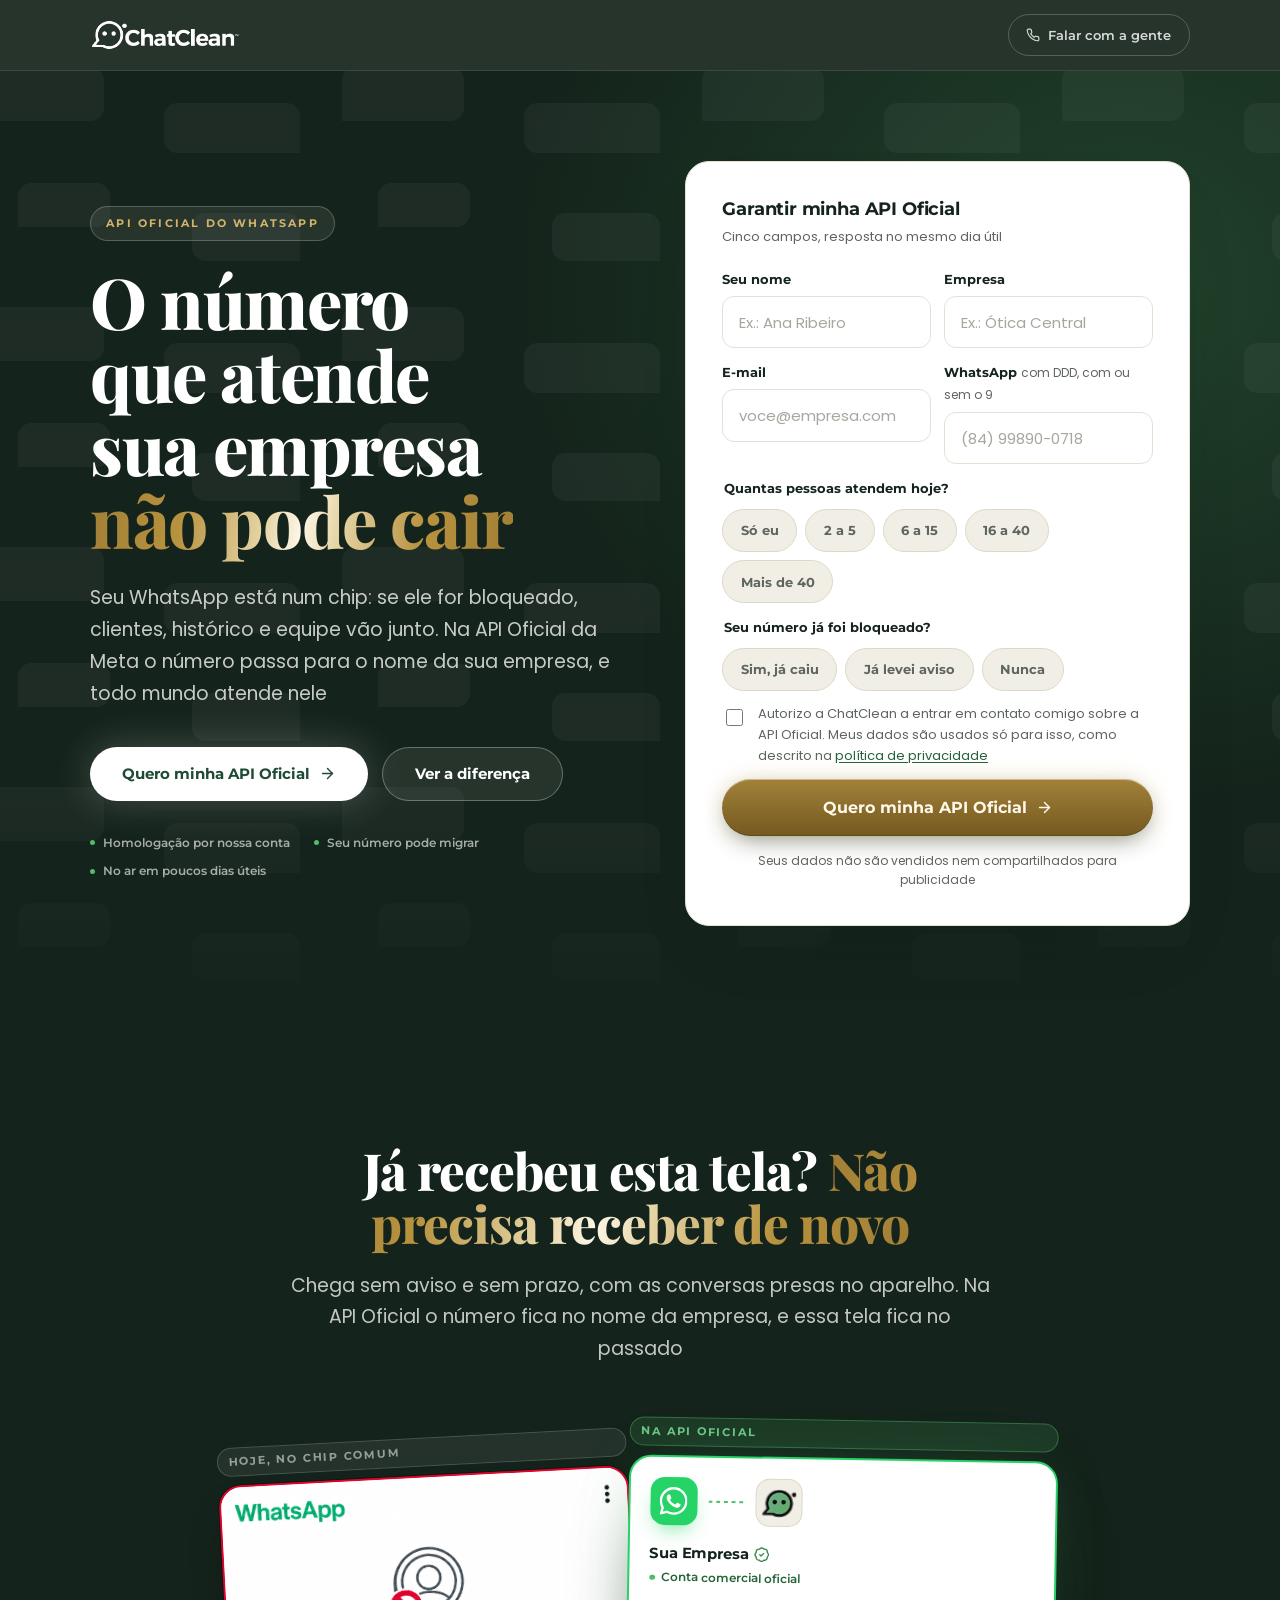
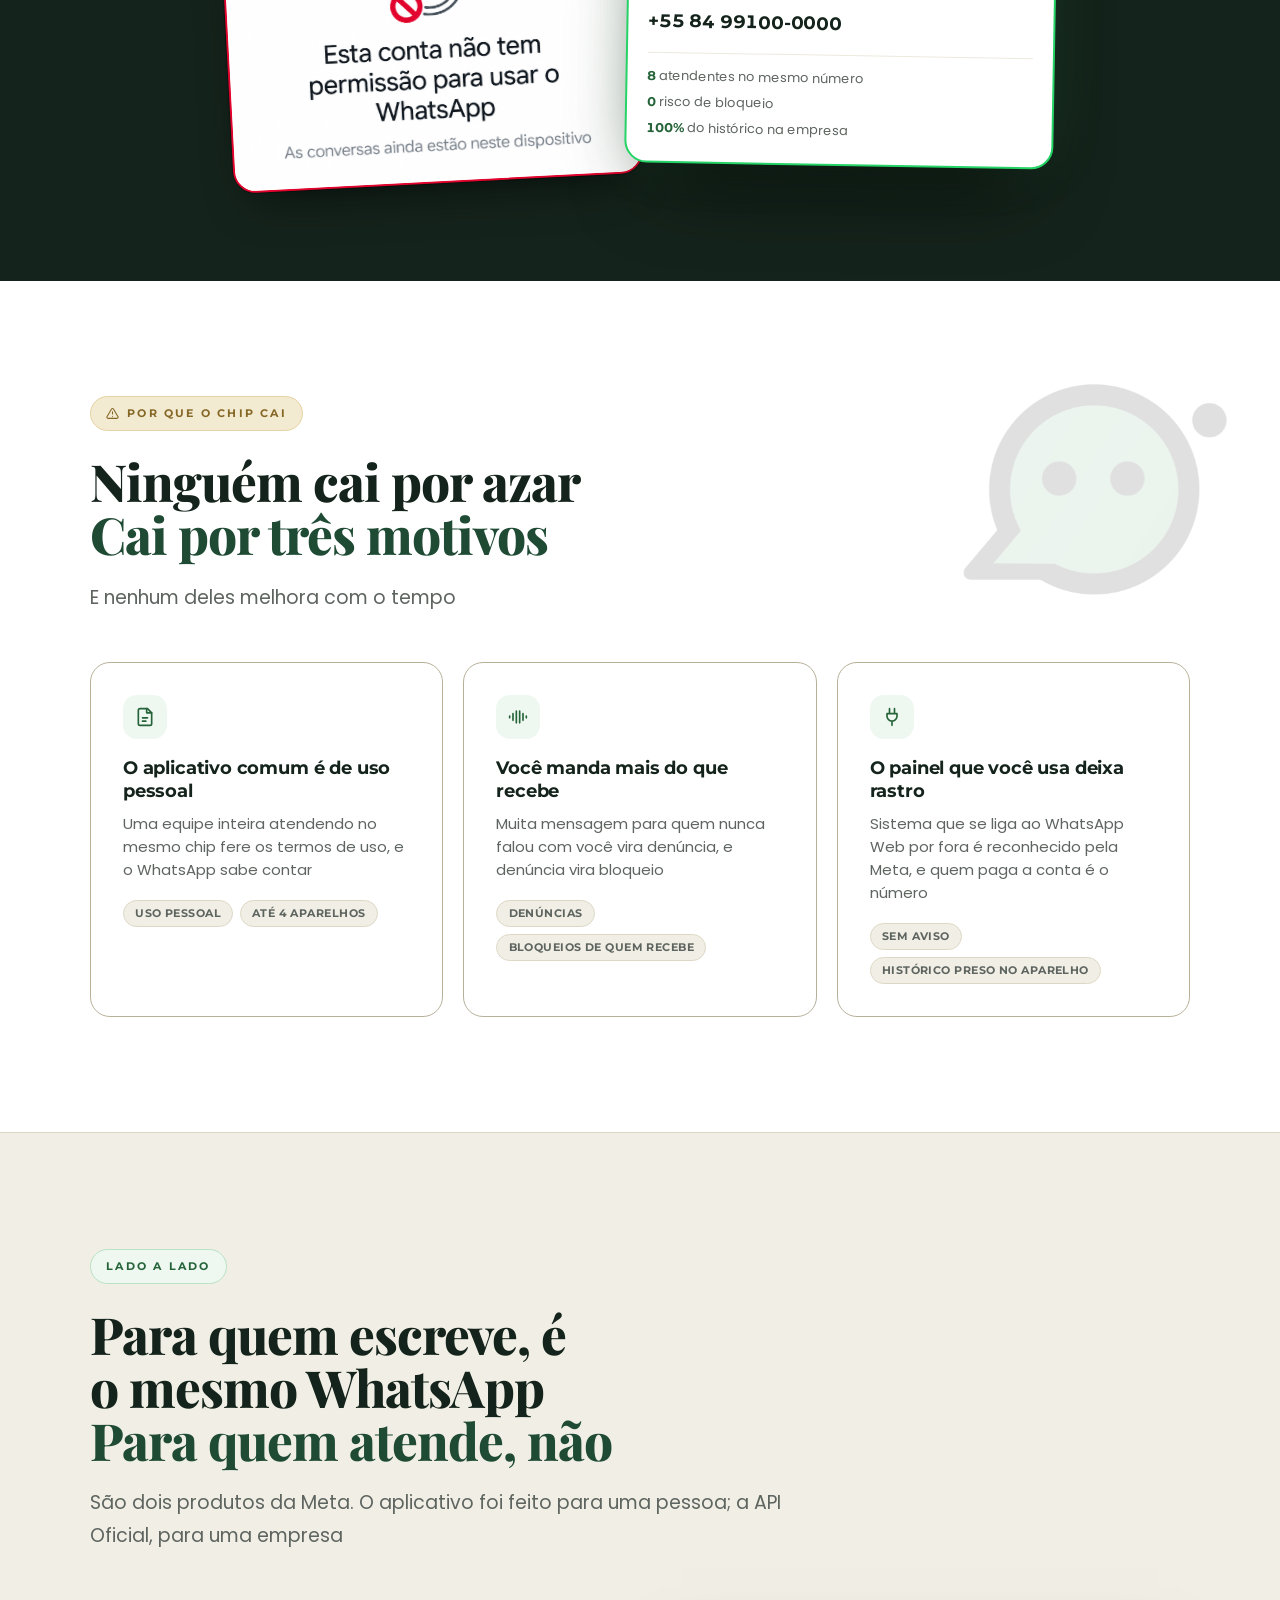
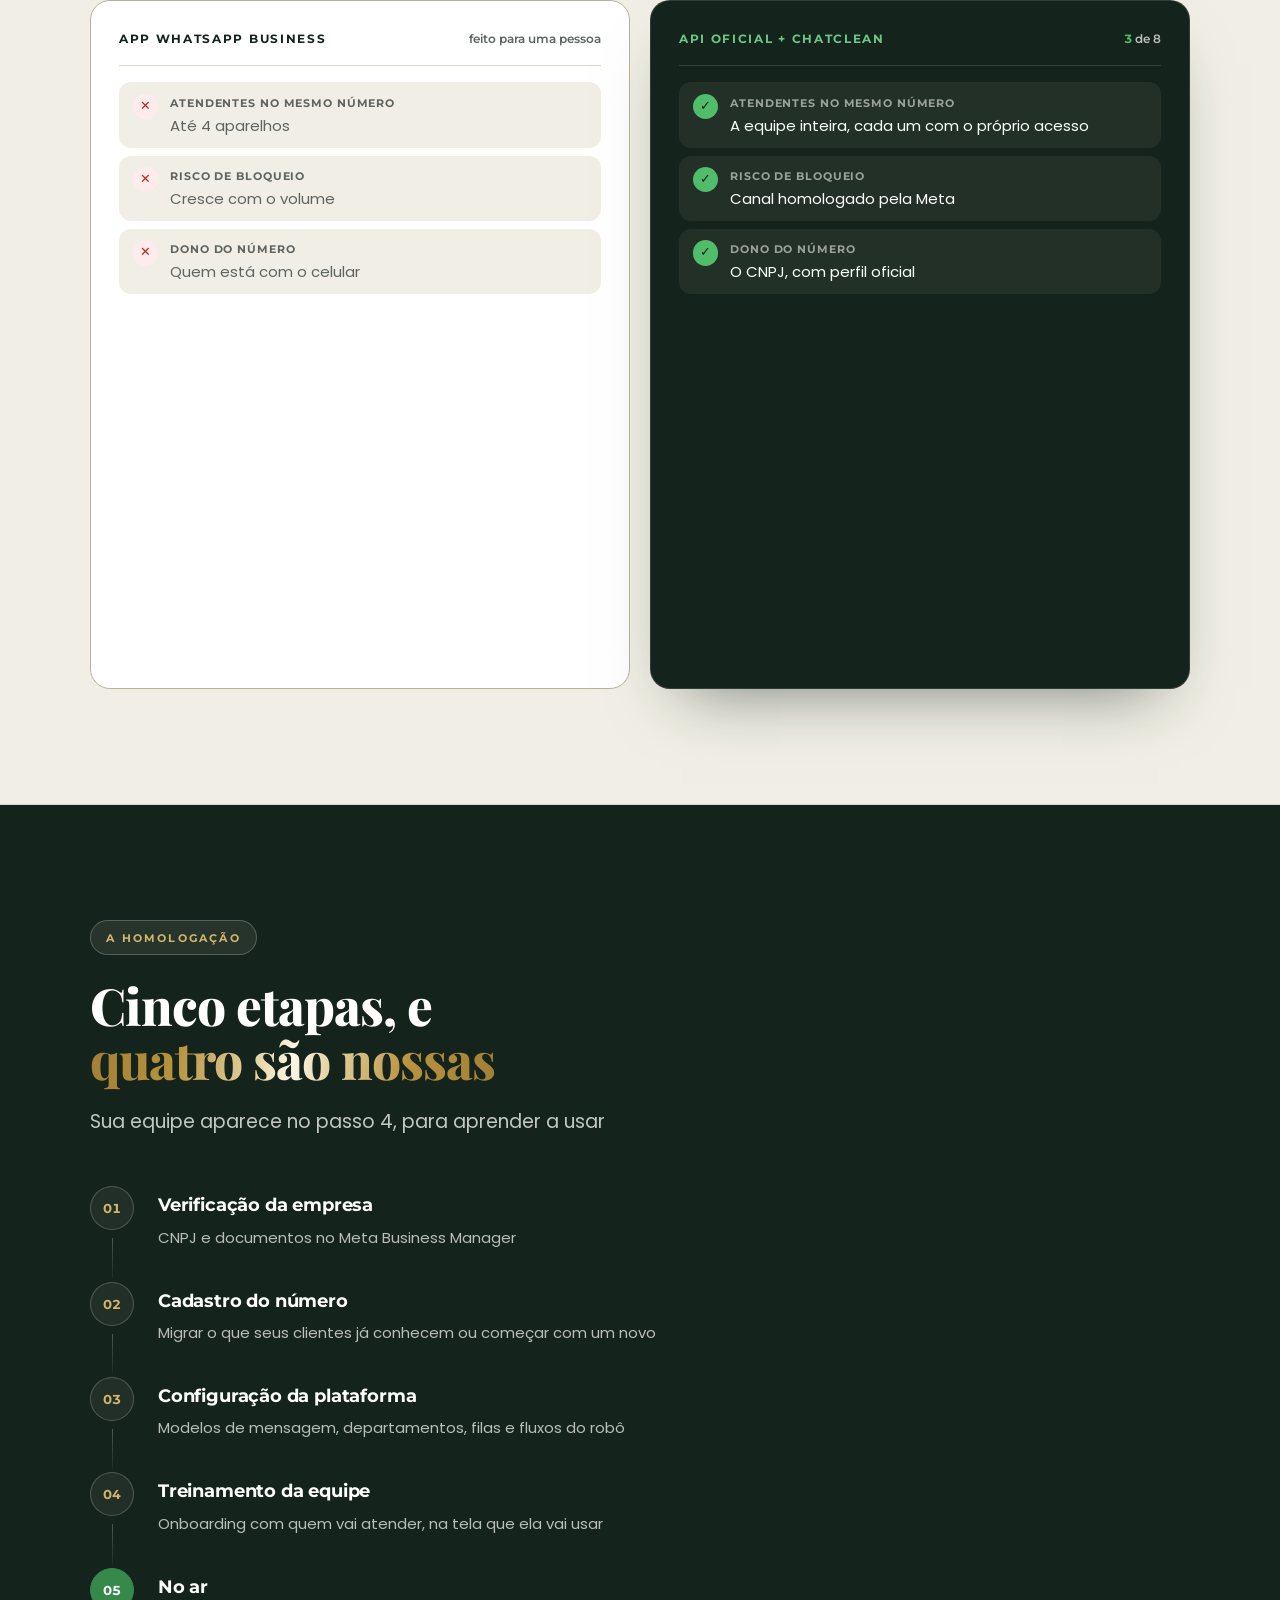
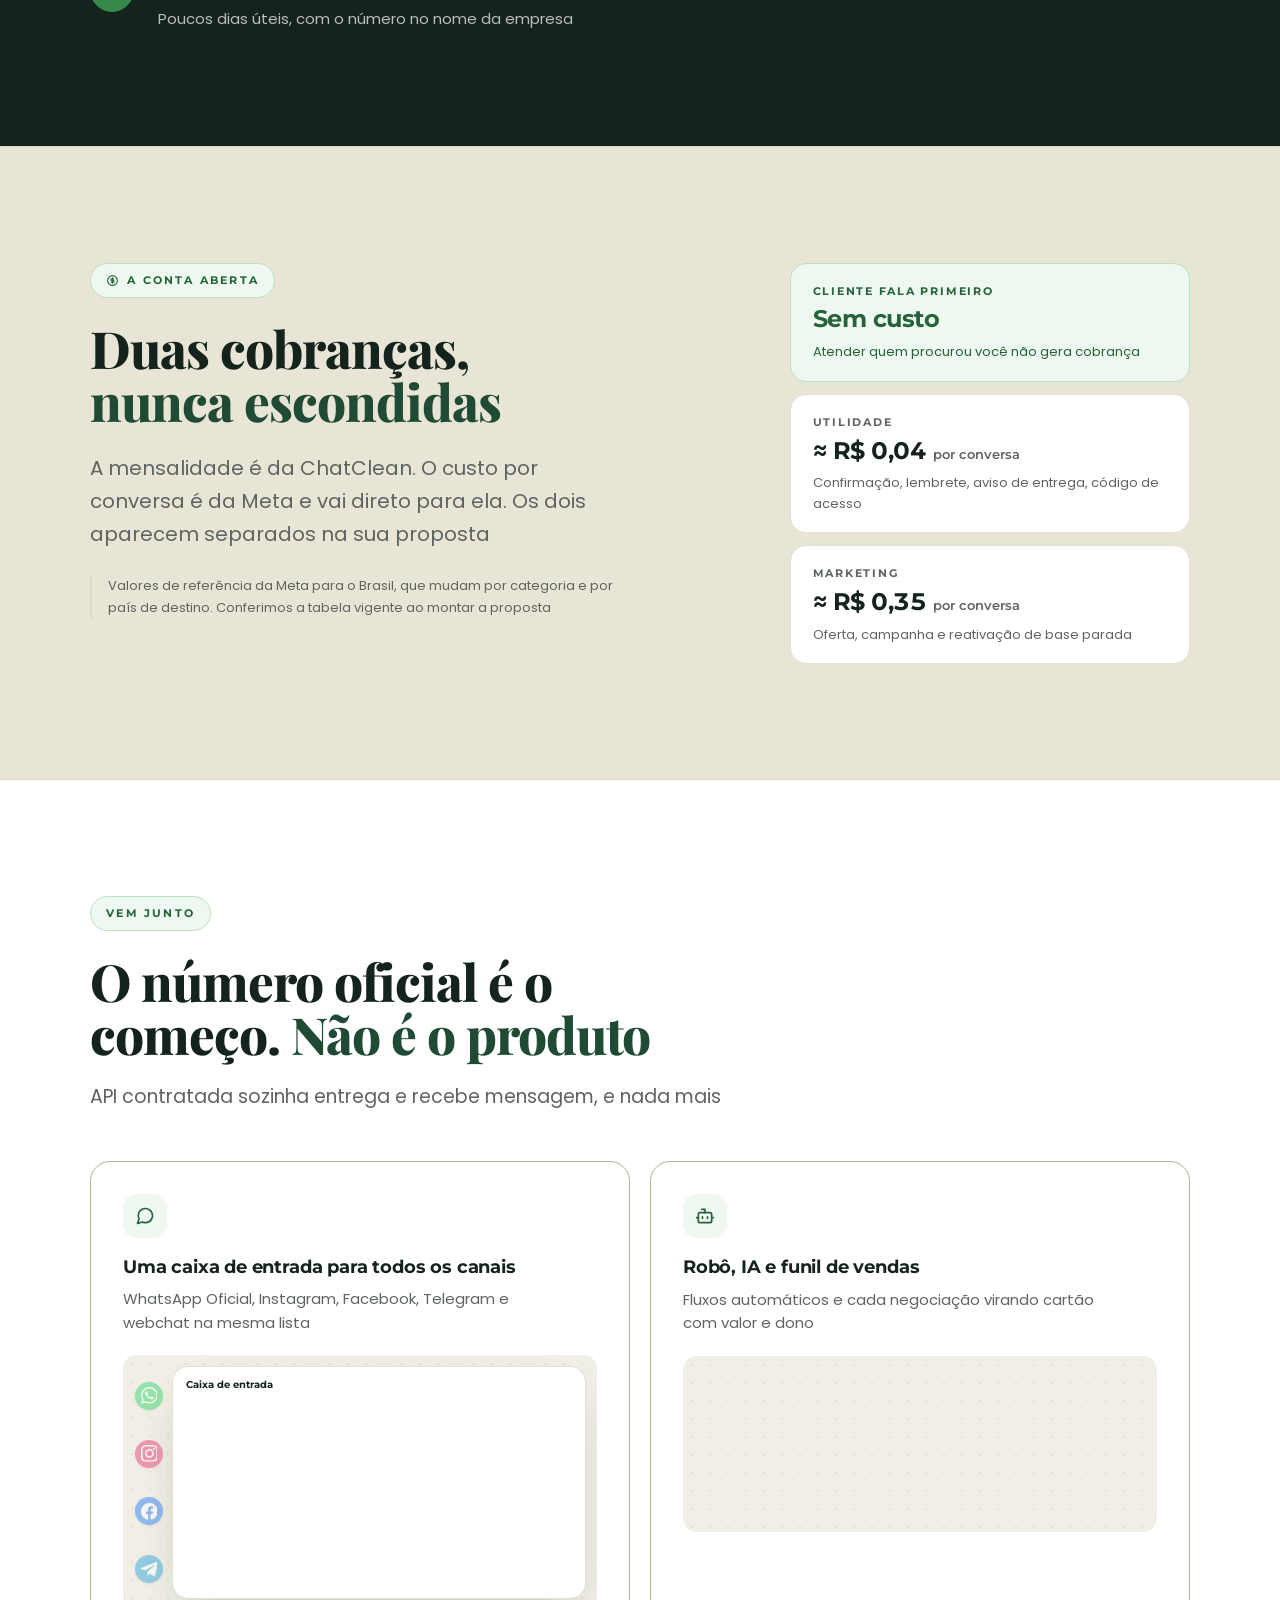
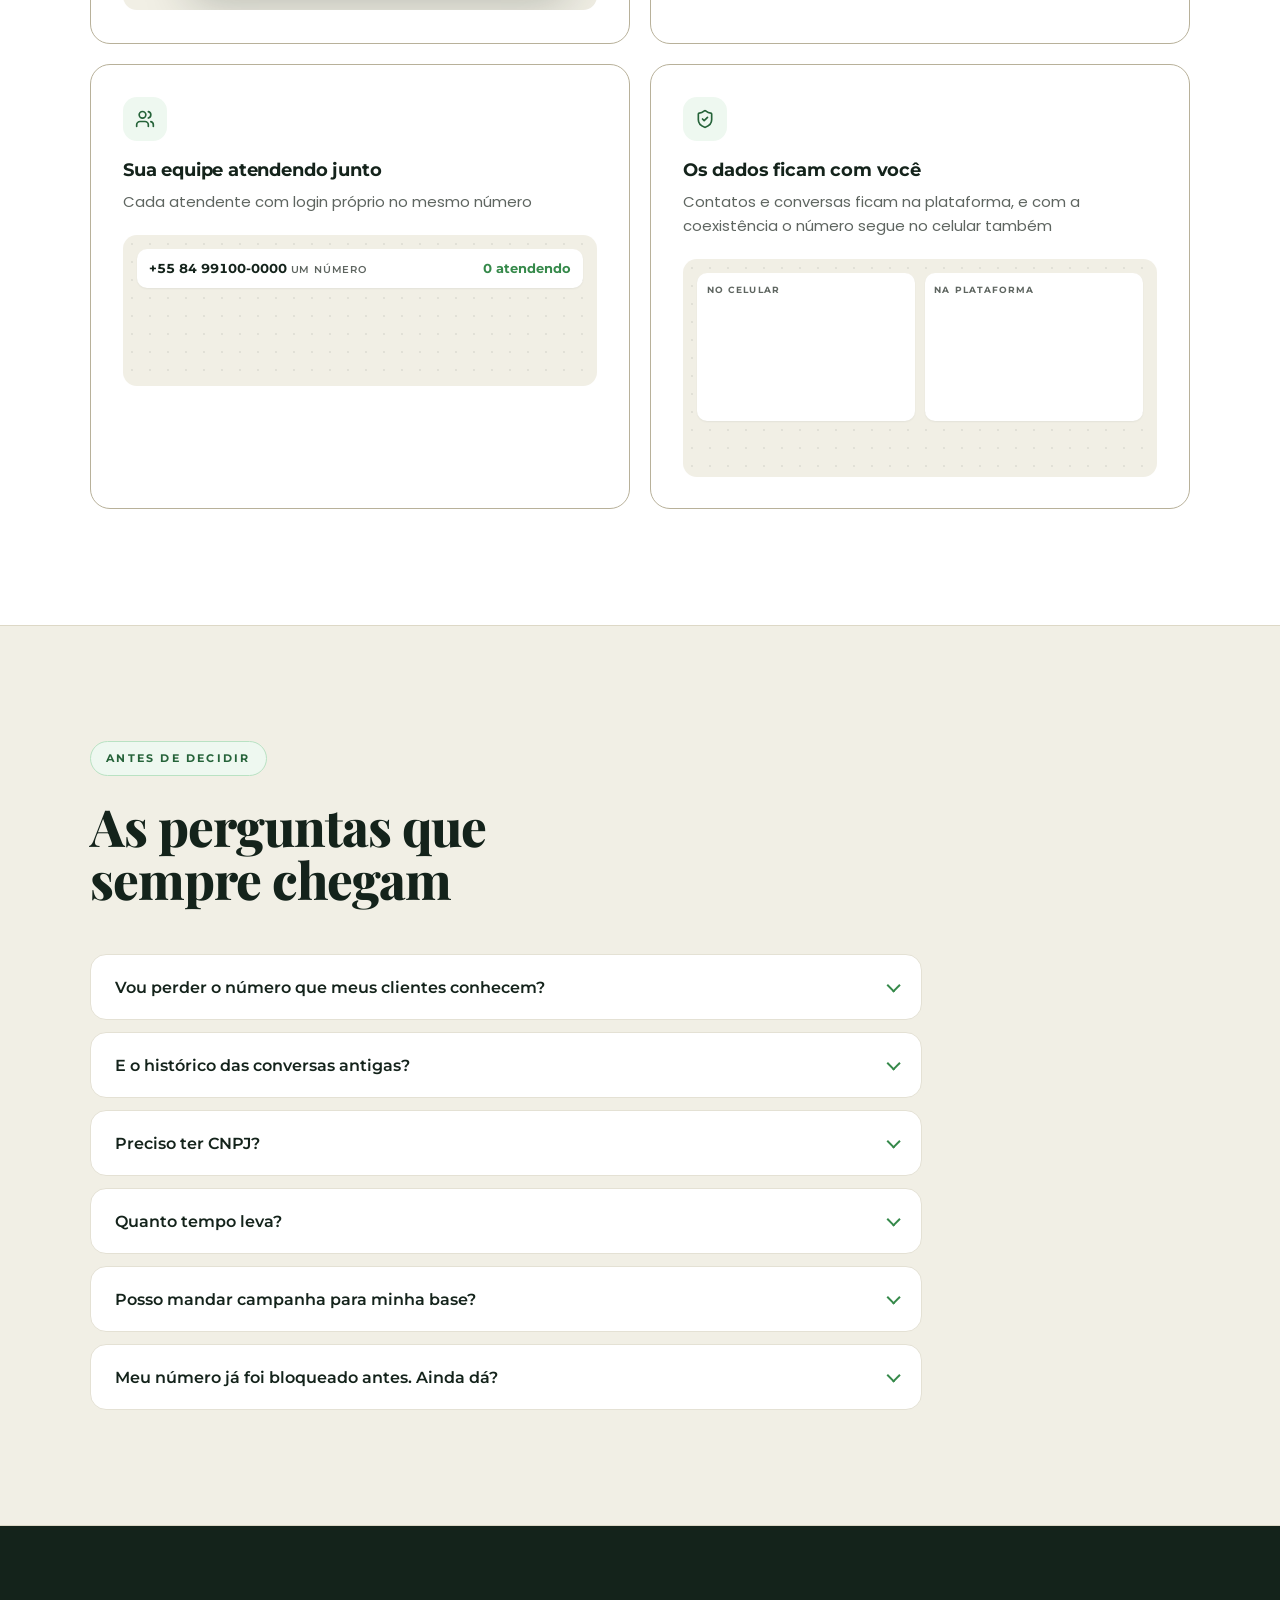
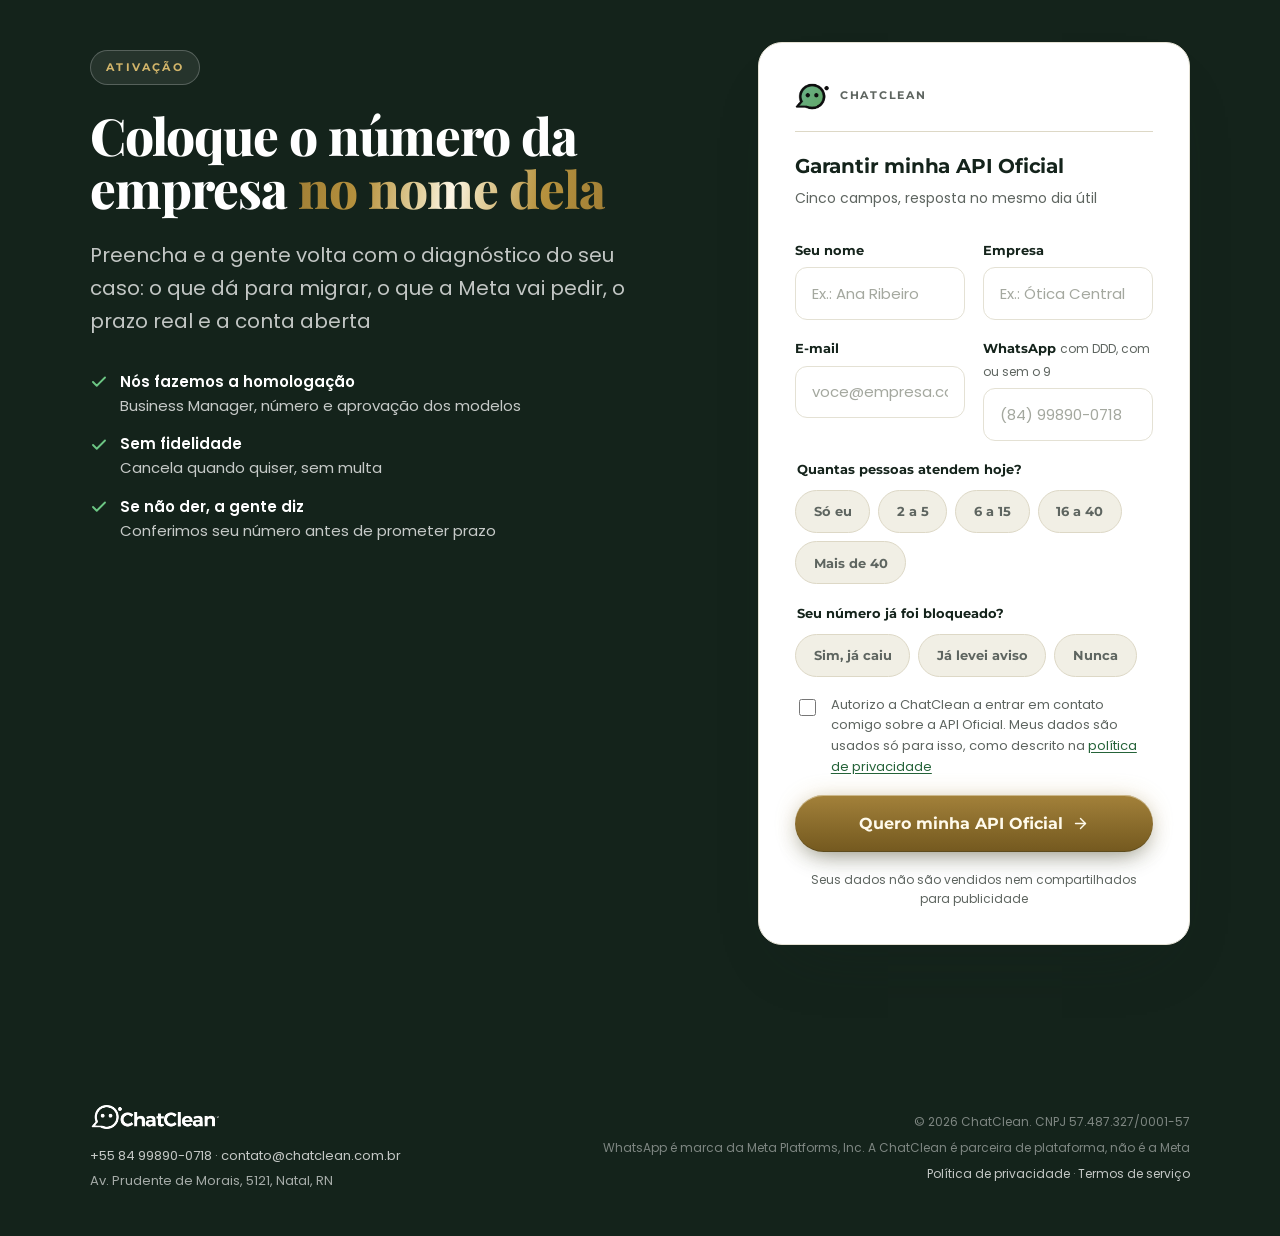
==== commit ead01d9b: "feat: pixel da Meta nas duas landings, pelo navegador E pelo servidor O código base do pixel entra i" ====
--- a/api-oficial.html
+++ b/api-oficial.html
@@ -12,6 +12,34 @@
     <meta name="theme-color" content="#14231b" />
     <link rel="icon" type="image/svg+xml" href="ativos/marca-chatclean.svg" />
 
+    <!-- =====================================================
+         O PIXEL DA META
+         ---------------------------------------------------------
+         Inline e ANTES das folhas de estilo, de propósito: script
+         espera folha pendente para executar, e o PageView desta
+         página precisa contar mesmo para quem desiste em dois
+         segundos. O `fbevents.js` é assíncrono, então nada disto
+         atrasa o desenho da tela.
+
+         Aqui mora só o básico: criar o `fbq`, carregar o script e
+         contar a visita. Os eventos que valem dinheiro (Lead,
+         ViewContent, Contact) estão em `pixel.js`, no fim do
+         `<body>`, e o mesmo Lead sai também do servidor
+         (`api/_eventos-da-meta.js`) com o mesmo `event_id`.
+         ===================================================== -->
+    <script>
+      !function(f,b,e,v,n,t,s)
+      {if(f.fbq)return;n=f.fbq=function(){n.callMethod?
+      n.callMethod.apply(n,arguments):n.queue.push(arguments)};
+      if(!f._fbq)f._fbq=n;n.push=n;n.loaded=!0;n.version='2.0';
+      n.queue=[];t=b.createElement(e);t.async=!0;
+      t.src=v;s=b.getElementsByTagName(e)[0];
+      s.parentNode.insertBefore(t,s)}(window, document,'script',
+      'https://connect.facebook.net/en_US/fbevents.js');
+      fbq('init', '1773986837313693');
+      fbq('track', 'PageView');
+    </script>
+
     <!-- Identidade tipográfica do site: Playfair Display (display),
          Poppins (texto) e Montserrat (rótulos, botões e caixa alta). -->
     <link rel="preconnect" href="https://fonts.googleapis.com" />
@@ -27,6 +55,17 @@
   </head>
 
   <body>
+    <!-- A visita de quem está sem JavaScript. O trecho da Meta põe isto no
+         <head>, onde <img> não é válido; o parser o moveria para cá. -->
+    <noscript
+      ><img
+        height="1"
+        width="1"
+        style="display: none"
+        alt=""
+        src="https://www.facebook.com/tr?id=1773986837313693&amp;ev=PageView&amp;noscript=1"
+    /></noscript>
+
     <svg hidden aria-hidden="true">
       <defs>
         <!-- A marca do WhatsApp. Entra aqui porque o assunto DA PÁGINA é o
@@ -924,6 +963,11 @@
       </div>
     </footer>
 
+    <!-- Os eventos do pixel: Lead, ViewContent e Contact. Primeiro da fila
+         para os ouvintes existirem antes de qualquer coisa ser anunciada. O
+         código base do pixel está no <head>. -->
+    <script src="pixel.js" data-pixel="1773986837313693" defer></script>
+
     <!-- Máscara, validação e envio. Um arquivo só para as duas páginas. -->
     <script src="carrossel.js" defer></script>
     <script src="cenas.js" defer></script>
--- a/base.css
+++ b/base.css
@@ -107,9 +107,15 @@
 /* A regra acima é forte o bastante para atropelar o `display:
    none` que o navegador dá a `[hidden]` — e a folha de ícones
    do topo da página é um `<svg hidden>`. Sem esta linha ela
-   vira um bloco branco de 150px antes do cabeçalho. */
+   vira um bloco branco de 150px antes do cabeçalho.
+
+   Com `!important` de propósito: `hidden` no HTML é uma decisão,
+   e nenhuma regra de display desta folha pode desfazê-la. Sem
+   isso, `.recado { display: block }`, que vem depois com a mesma
+   força, ganhava do atributo, e o recado vazio dos formulários
+   aparecia como uma caixa creme embaixo do botão de envio. */
 [hidden] {
-  display: none;
+  display: none !important;
 }
 
 img {
@@ -480,6 +486,9 @@
   border: 1px solid rgba(255, 255, 255, 0.22);
   border-radius: var(--raio-pilula);
   padding: 0.55rem 1.1rem;
+  /* Pílula não quebra linha: em 375px o cabeçalho apertava o botão e
+     "Falar com a gente" virava duas linhas dentro da pílula. */
+  white-space: nowrap;
   transition: border-color 0.25s ease, color 0.25s ease;
 }
 
@@ -554,11 +563,12 @@
 }
 
 /* Item de grade nasce com `min-width: auto`, e isso é a largura
-   de min-content do conteúdo — no celular, a soma das colunas
-   do quadro do funil. Sem este zero o quadro empurrava a PÁGINA
-   INTEIRA para ~520px: o texto da hero saía cortado na direita
-   e o cabeçalho junto. Com ele, quem rola é só o quadro, que já
-   tem `overflow-x: auto`. */
+   de min-content do conteúdo. Quando o quadro do funil morava
+   aqui, no celular isso era a soma das colunas dele, e sem este
+   zero ele empurrava a PÁGINA INTEIRA para ~520px: o texto do
+   hero saía cortado na direita e o cabeçalho junto. O quadro
+   desceu para a seção seguinte, mas o zero fica: é o que impede
+   qualquer conteúdo largo de fazer o mesmo com o formulário. */
 .hero__interno > * {
   min-width: 0;
 }
@@ -614,6 +624,59 @@
   height: 5px;
   border-radius: 50%;
   background: var(--verde);
+}
+
+/* ----- O formulário no hero, nas duas landings ---------------
+   Quem chega decidido não deveria rolar a página inteira para
+   pedir. O cartão é o MESMO `.formulario` do fim, com a mesma
+   marcação e o mesmo script: o que muda é a escala, apertada
+   para caber na primeira dobra ao lado do título.
+
+   A sombra é a da ilustração que morava nessa coluna: escura
+   embaixo, com o halo verde. É o que faz o cartão branco sentar
+   no verde-noite em vez de flutuar sobre ele. */
+.hero__pedido {
+  position: relative;
+}
+
+.formulario--hero {
+  position: relative;
+  overflow: hidden;
+  padding: clamp(1.35rem, 2.4vw, 1.85rem);
+  border-radius: 22px;
+  border-color: rgba(255, 255, 255, 0.28);
+  box-shadow:
+    0 44px 80px -32px rgba(0, 0, 0, 0.72),
+    0 0 64px -22px rgba(81, 188, 105, 0.38);
+}
+
+.formulario--hero .formulario__titulo {
+  font-size: 1.125rem;
+}
+
+.formulario--hero .formulario__nota {
+  margin-top: 0.3rem;
+  font-size: 0.8125rem;
+}
+
+/* Seis ou sete perguntas na primeira dobra pedem menos ar entre
+   elas do que o formulário do fim, que tem a página para si. */
+.formulario--hero .campos {
+  gap: 0.8rem;
+  margin-top: 1.2rem;
+}
+
+.formulario--hero .formulario__rodape {
+  margin-top: 0.9rem;
+  font-size: 0.75rem;
+}
+
+/* No celular o cartão vem depois do texto e antes de tudo: sem
+   este respiro ele encosta nas provas do hero. */
+@media (max-width: 999px) {
+  .hero__pedido {
+    margin-top: 0.5rem;
+  }
 }
 
 /* ----- Fecho: a promessa ao lado do formulário -------------
@@ -790,21 +853,6 @@
   margin-top: 1.15rem;
 }
 
-/* O respiro mínimo antes do fio da resposta.
-
-   `.virada__resposta` usa `margin-top: auto` para o fio alinhar no pé dos
-   três cartões, e isso funciona enquanto sobra espaço. Quando os chips
-   quebram em duas linhas o cartão enche, o `auto` vira ZERO e o chip encosta
-   no fio.
-
-   `auto` não aceita mínimo, então o respiro vem do irmão de cima: as duas
-   margens se somam num contêiner flex, e o menor vão possível passa a ser
-   1.15rem. O `:has` é para não afetar os cartões onde os chips são a última
-   coisa, que são cinco dos sete na landing de API. */
-.chips:has(+ .virada__resposta) {
-  margin-bottom: 1.15rem;
-}
-
 .chip {
   font-family: var(--fonte-util);
   font-size: 0.6875rem;
@@ -831,39 +879,6 @@
   color: rgba(255, 255, 255, 0.72);
   background: rgba(255, 255, 255, 0.07);
   border-color: rgba(255, 255, 255, 0.16);
-}
-
-/* ----- Cartão de virada ------------------------------------
-   Problema em cima, resposta embaixo, no mesmo cartão. Nasceu
-   de cortar texto: em vez de três cartões de problema e mais
-   três de solução, cada peça carrega o par. A resposta fica
-   SEMPRE visível — esconder no hover deixaria o celular sem
-   ela. */
-.virada__resposta {
-  display: flex;
-  align-items: flex-start;
-  gap: 0.6rem;
-  margin-top: auto;
-  padding-top: 1rem;
-  border-top: 1px solid var(--creme-fio);
-  font-family: var(--fonte-util);
-  font-size: 0.8125rem;
-  font-weight: 600;
-  line-height: 1.5;
-  color: var(--verde-texto);
-}
-
-.virada__resposta svg {
-  flex: 0 0 auto;
-  width: 1rem;
-  height: 1rem;
-  margin-top: 0.15rem;
-  transition: transform 0.4s cubic-bezier(0.16, 1, 0.3, 1);
-}
-
-.cartao:hover .virada__resposta svg,
-.cartao:focus-within .virada__resposta svg {
-  transform: scale(1.25);
 }
 
 .grade {
@@ -1527,6 +1542,25 @@
   box-shadow:
     0 0 0 10px rgba(20, 35, 27, 0.45),
     0 22px 50px rgba(0, 0, 0, 0.55);
+}
+
+/* A duração no canto de baixo, como todo player mostra: pílula
+   escura sobre a capa, latão claro no texto para casar com o selo
+   de play. Some junto com a capa quando o player entra. */
+.video__duracao {
+  position: absolute;
+  right: 0.9rem;
+  bottom: 0.9rem;
+  padding: 0.35rem 0.7rem;
+  border-radius: var(--raio-pilula);
+  background: rgba(20, 35, 27, 0.78);
+  border: 1px solid rgba(210, 181, 106, 0.35);
+  font-family: var(--fonte-util);
+  font-size: 0.75rem;
+  font-weight: 700;
+  letter-spacing: 0.06em;
+  color: var(--latao-claro);
+  backdrop-filter: blur(4px);
 }
 
 /* O player que entra no lugar da capa. */
--- a/estilo-api-oficial.css
+++ b/estilo-api-oficial.css
@@ -473,59 +473,9 @@
    dobra; a largura e a margem dela estão junto com a grade, no
    começo desta folha. */
 
-/* ----- O formulário no hero --------------------------------
-   Quem chega decidido não deveria rolar a página inteira para
-   pedir. O cartão é o MESMO `.formulario` do fim, com a mesma
-   marcação e o mesmo script: o que muda é a escala, apertada
-   para caber na primeira dobra ao lado do título.
-
-   A sombra é a da tela oficial que morava aqui: escura embaixo,
-   com o halo verde. É o que faz o cartão branco sentar no
-   verde-noite em vez de flutuar sobre ele. */
-.hero__pedido {
-  position: relative;
-}
-
-.formulario--hero {
-  position: relative;
-  overflow: hidden;
-  padding: clamp(1.35rem, 2.4vw, 1.85rem);
-  border-radius: 22px;
-  border-color: rgba(255, 255, 255, 0.28);
-  box-shadow:
-    0 44px 80px -32px rgba(0, 0, 0, 0.72),
-    0 0 64px -22px rgba(81, 188, 105, 0.38);
-}
-
-
-.formulario--hero .formulario__titulo {
-  font-size: 1.125rem;
-}
-
-.formulario--hero .formulario__nota {
-  margin-top: 0.3rem;
-  font-size: 0.8125rem;
-}
-
-/* Sete perguntas na primeira dobra pedem menos ar entre elas do
-   que o formulário do fim, que tem a página inteira para si. */
-.formulario--hero .campos {
-  gap: 0.8rem;
-  margin-top: 1.2rem;
-}
-
-.formulario--hero .formulario__rodape {
-  margin-top: 0.9rem;
-  font-size: 0.75rem;
-}
-
-/* No celular o cartão vem depois do texto e antes de tudo: sem
-   este respiro ele encosta nas provas do hero. */
-@media (max-width: 999px) {
-  .hero__pedido {
-    margin-top: 0.5rem;
-  }
-}
+/* O formulário no hero (`.hero__pedido`, `.formulario--hero`) morou
+   aqui enquanto só esta página o tinha. Agora é das duas landings
+   e vive em base.css, junto com a casca do hero. */
 
 /* ----- O print real do bloqueio ------------------------------
    A tela caída deixou de ser ilustração: é um print de verdade,
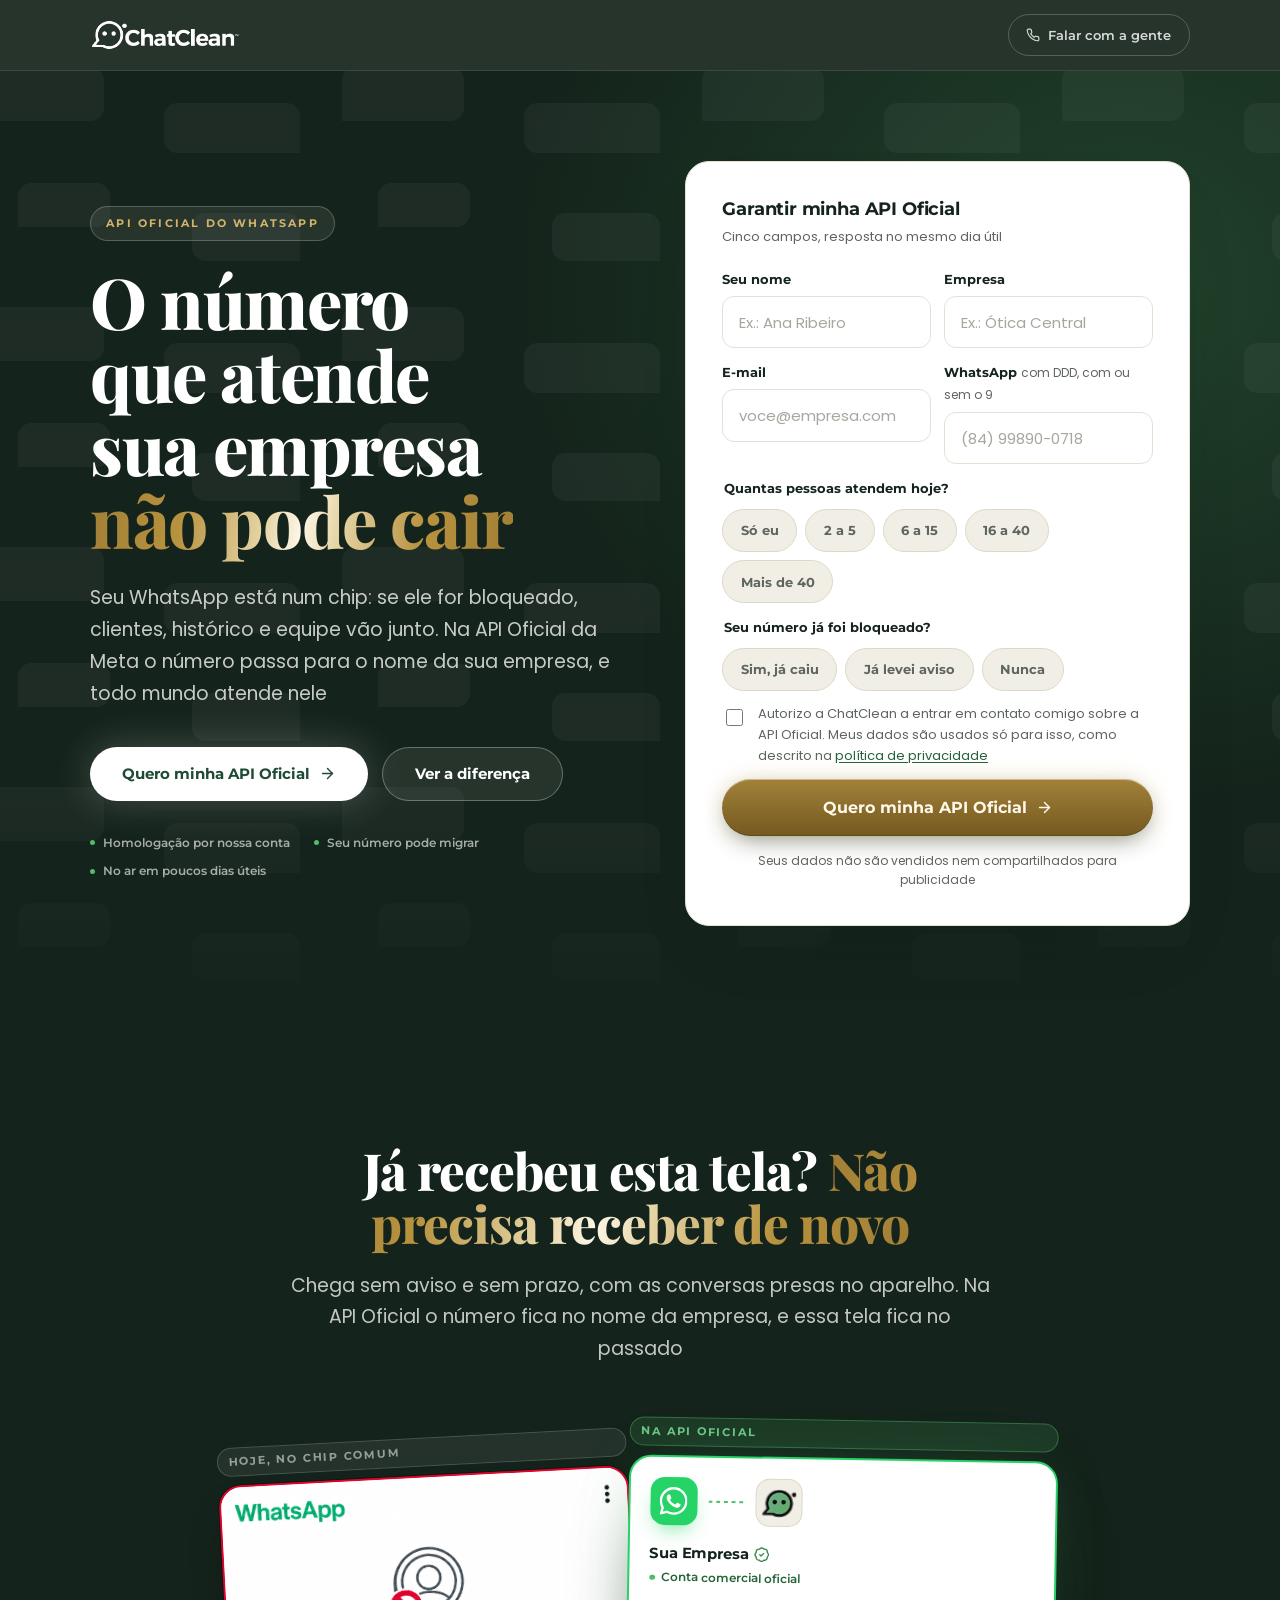
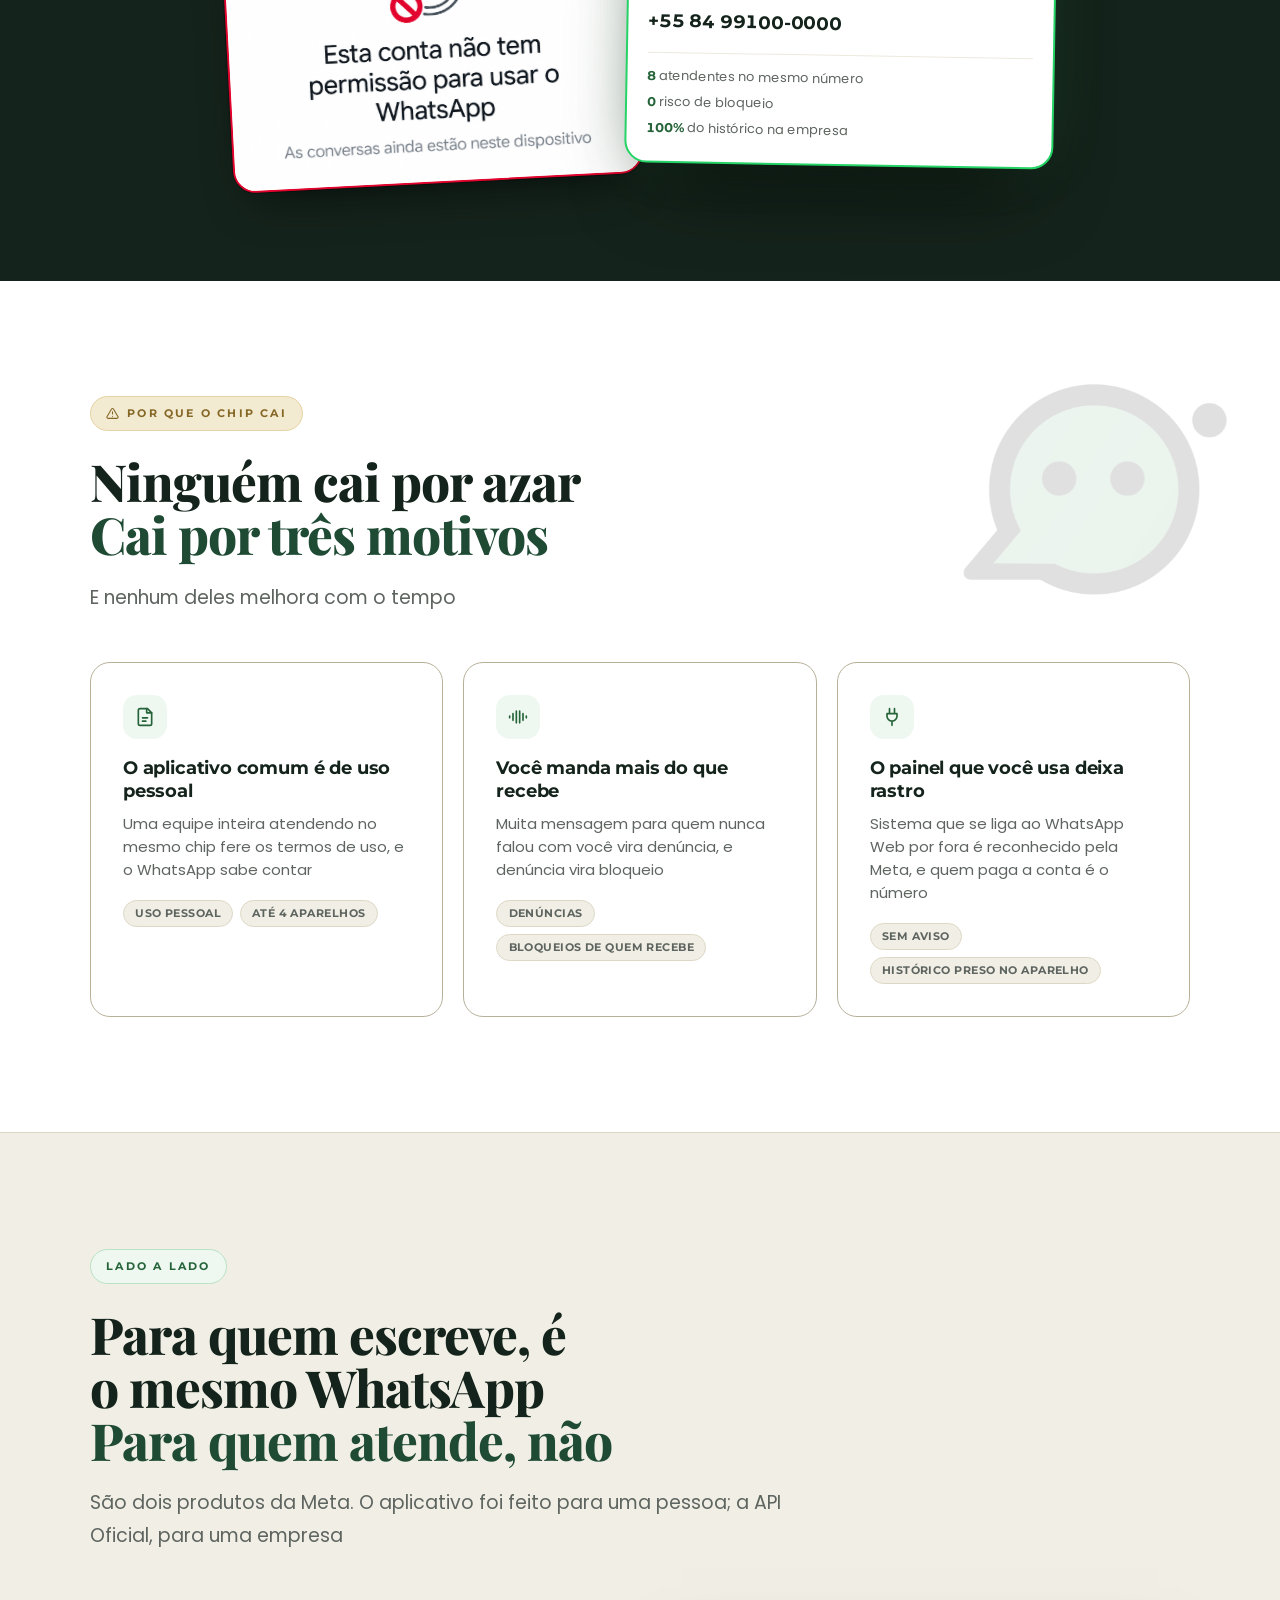
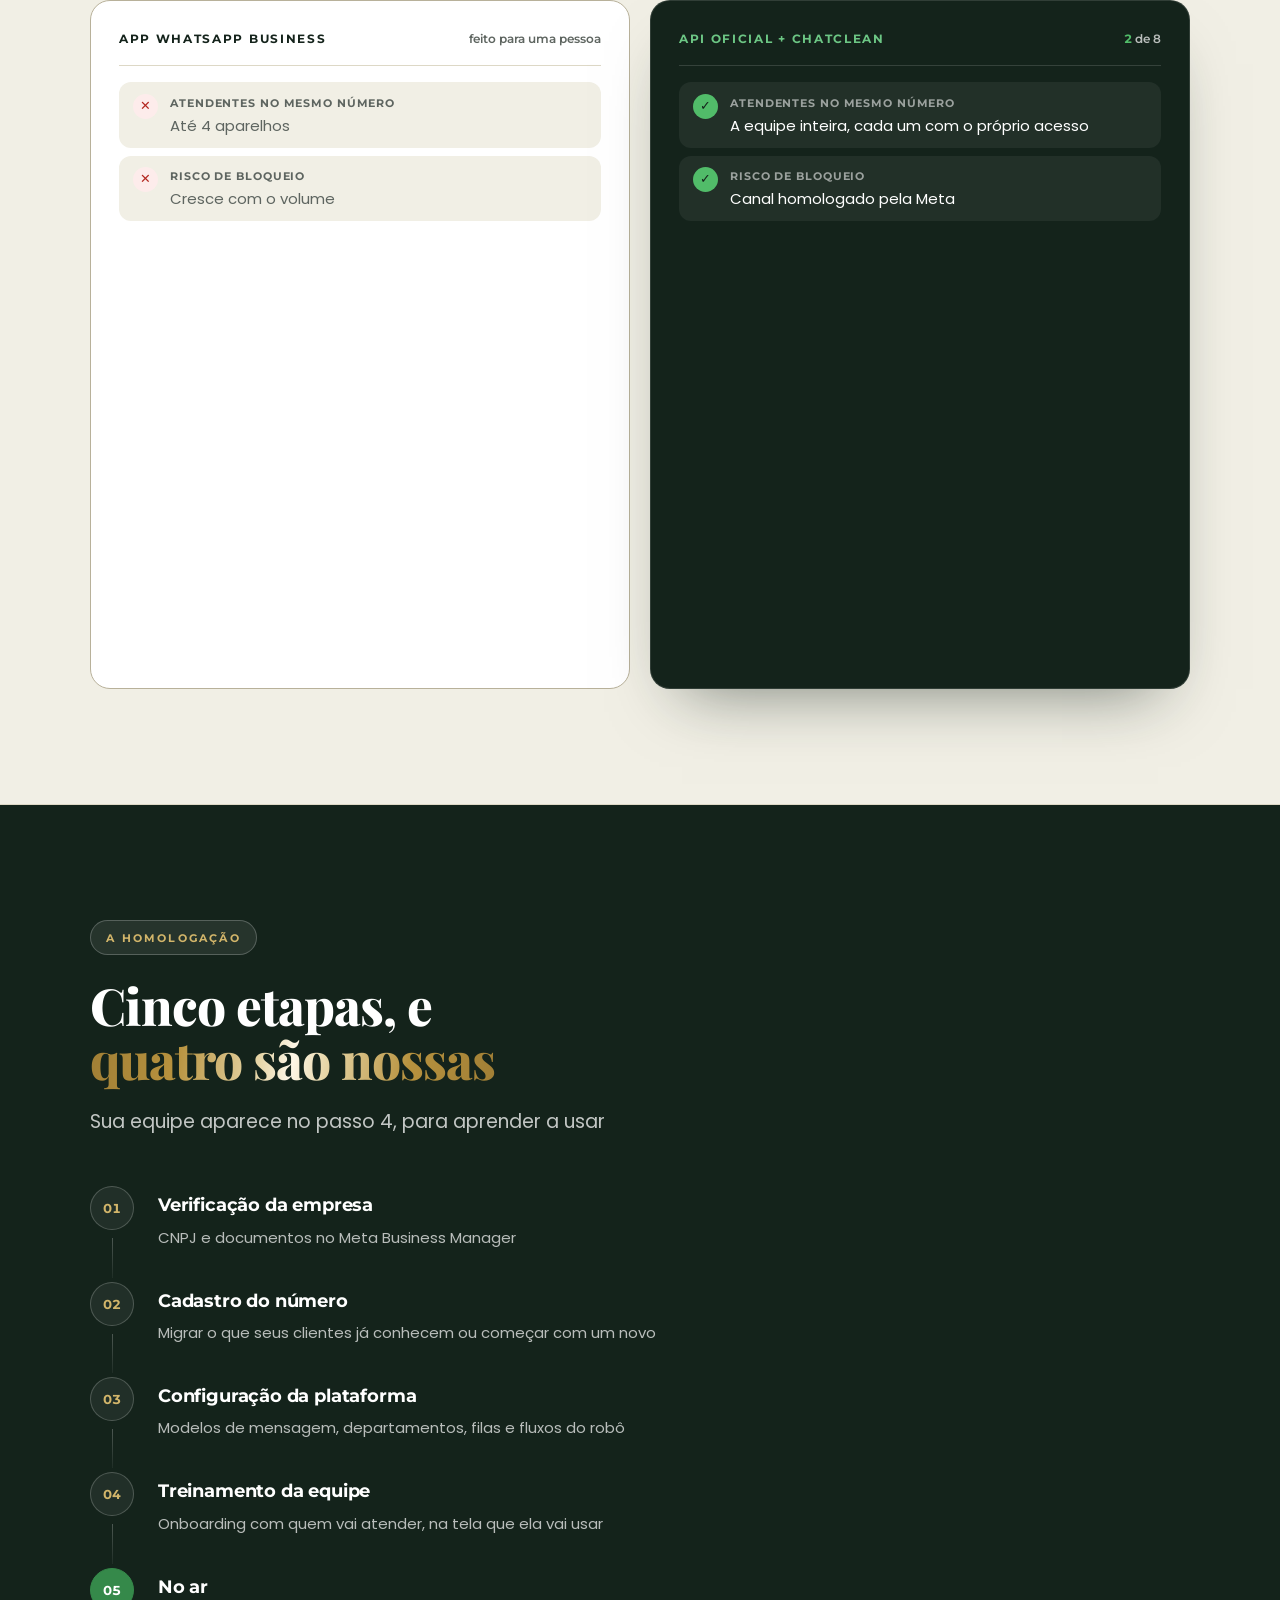
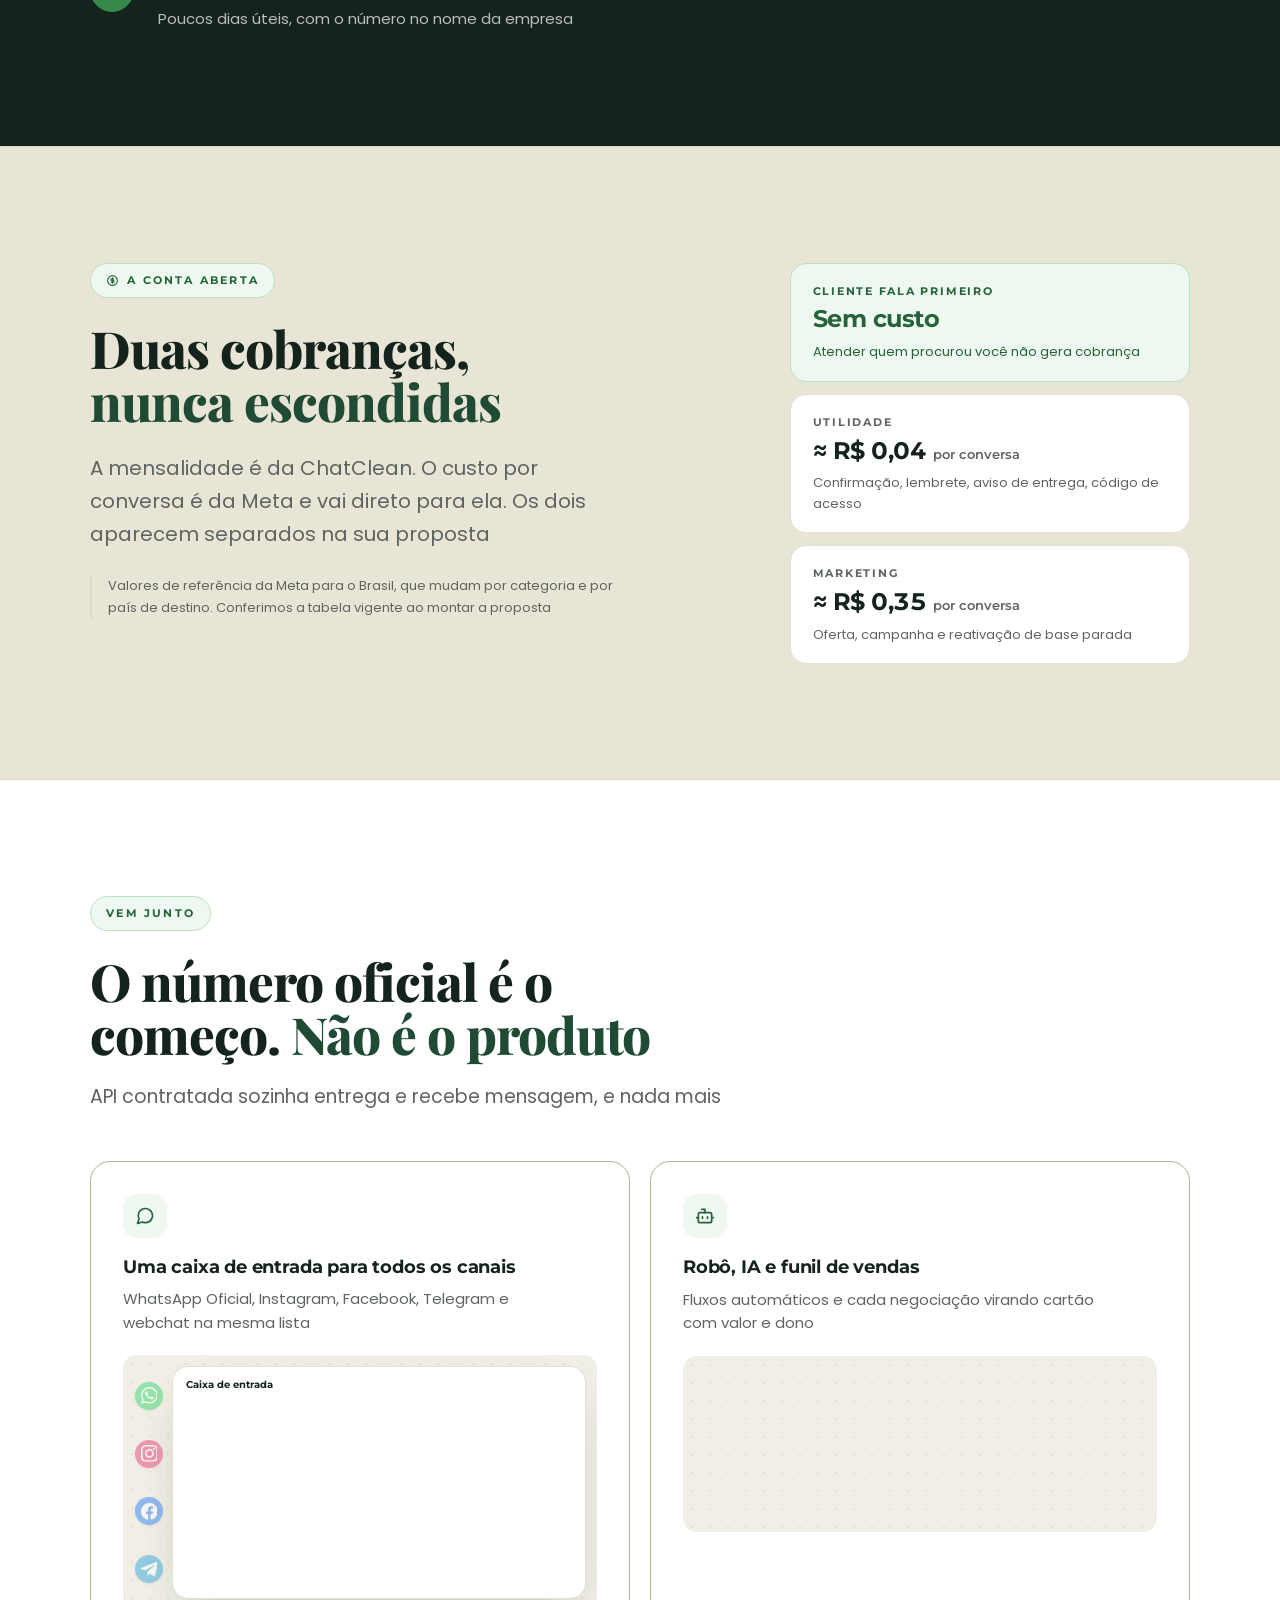
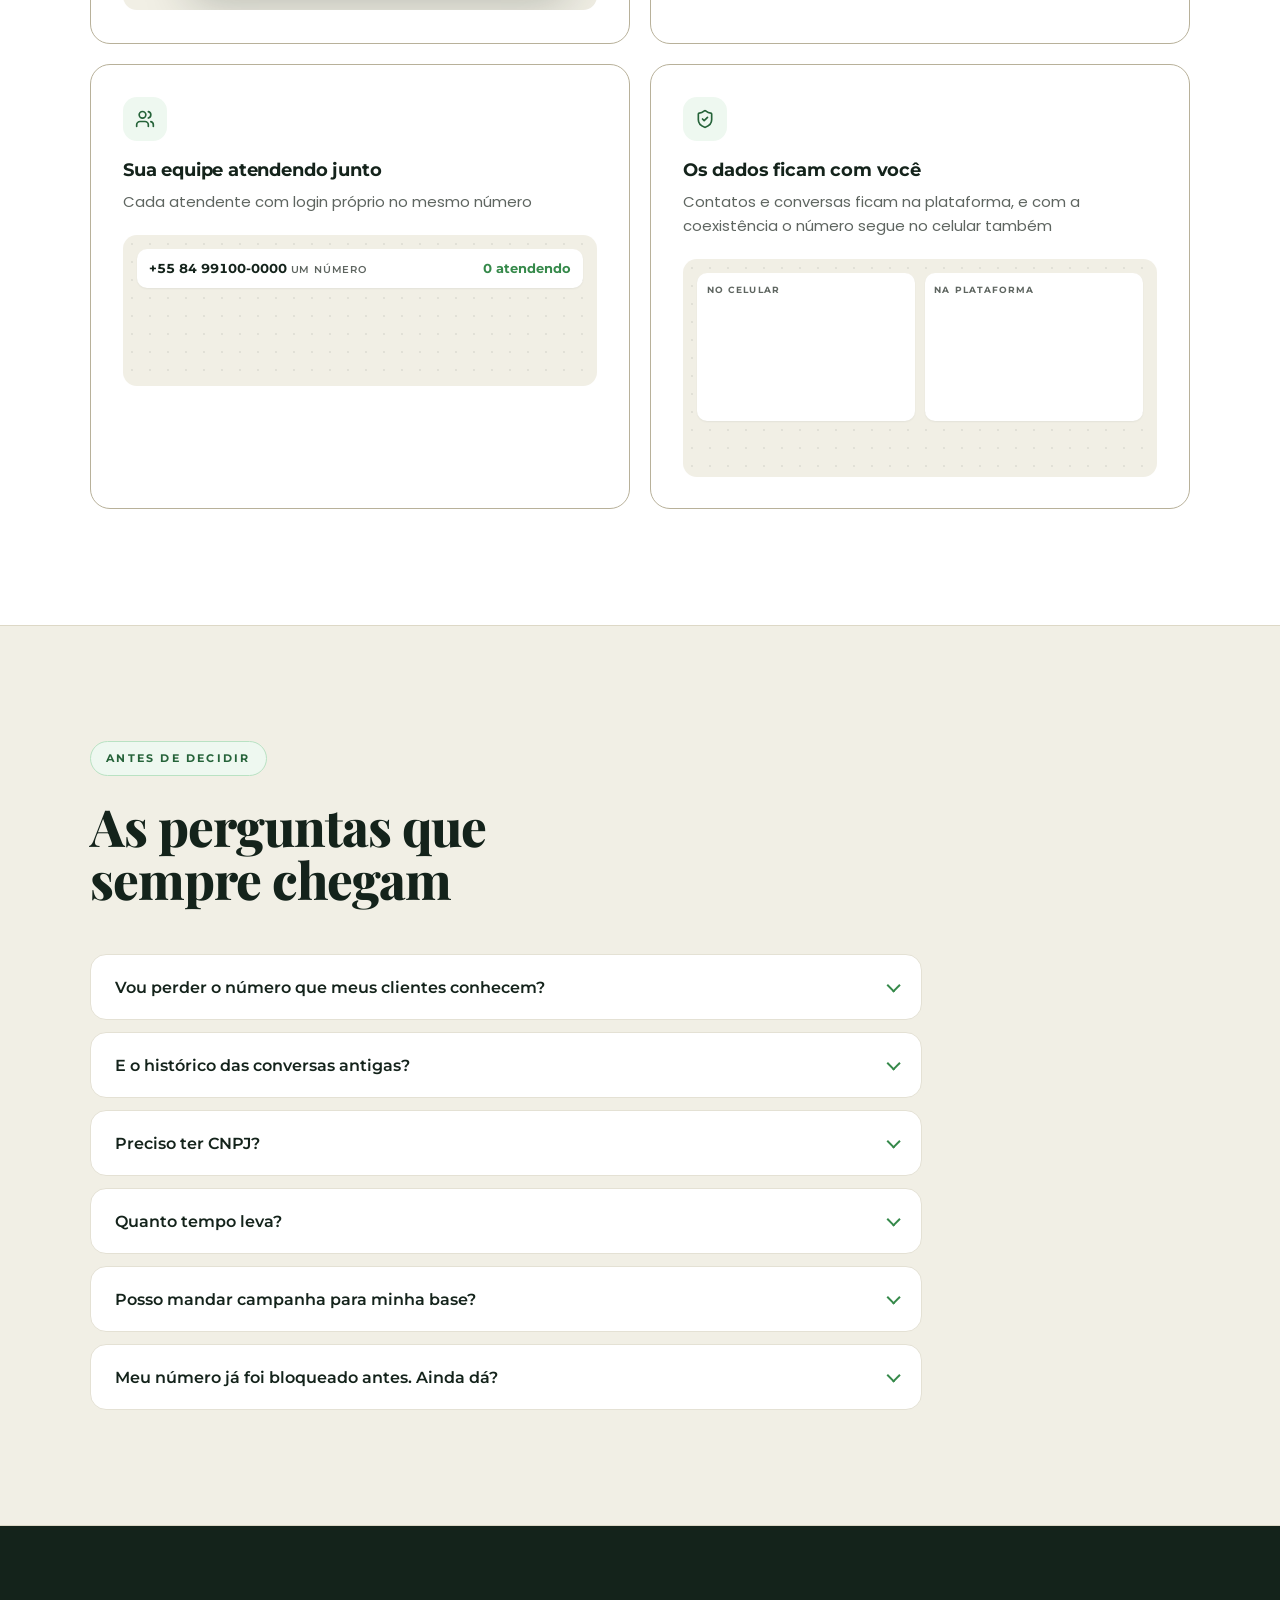
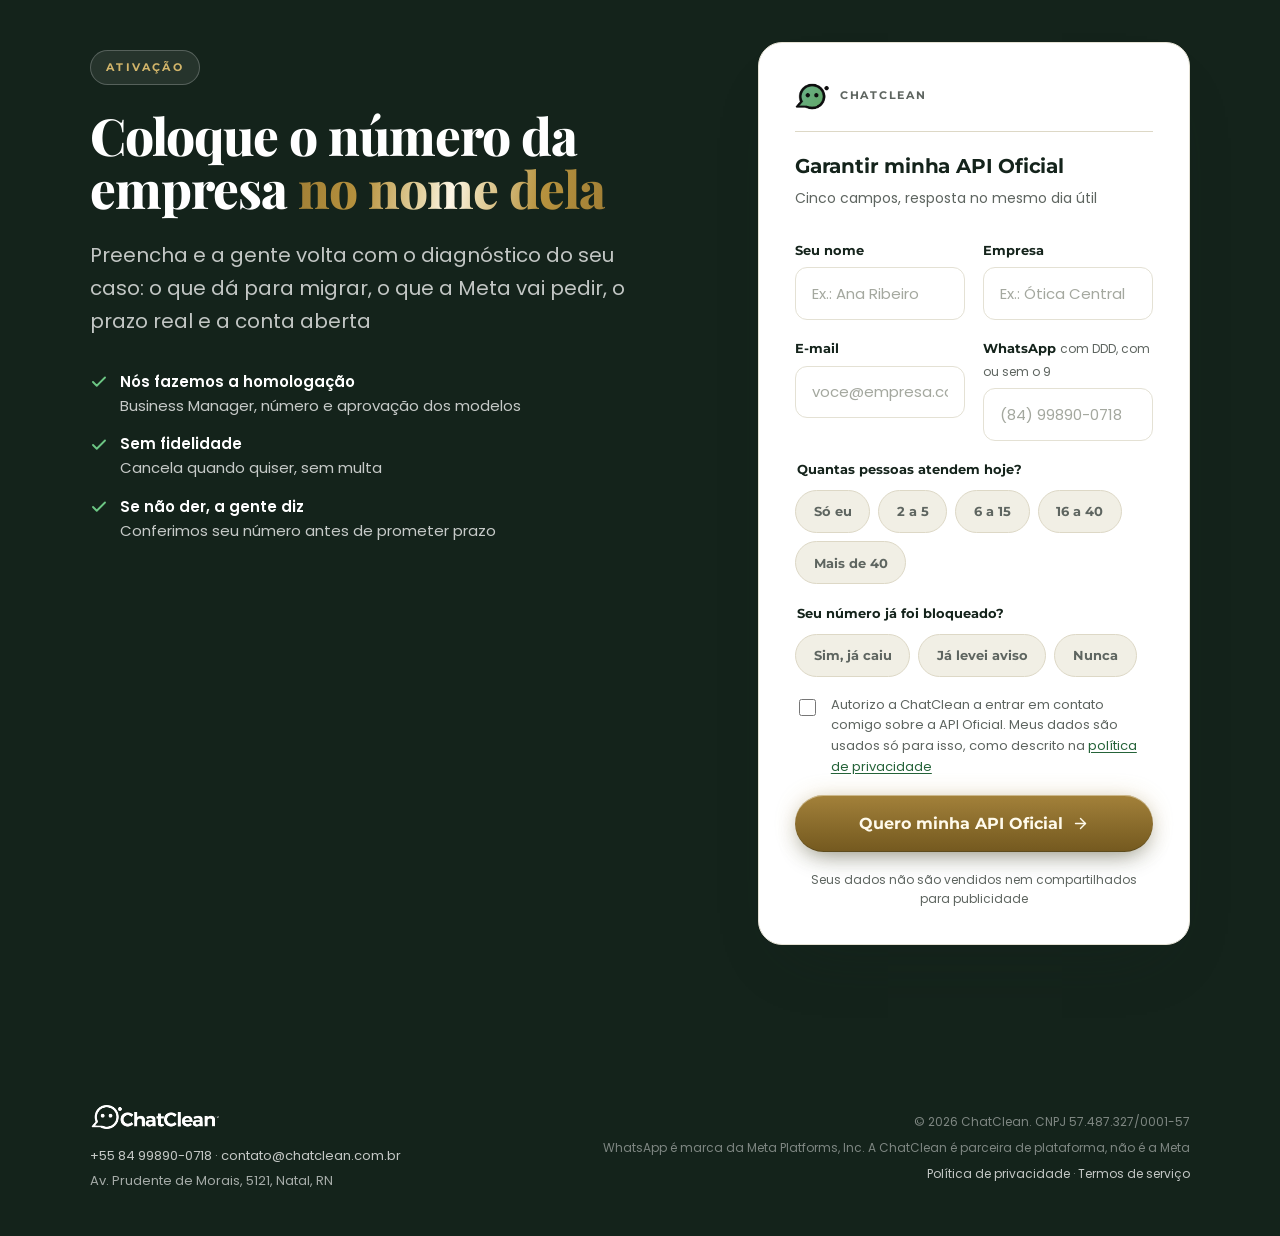
==== commit 8c09f07e: "feat: script do Tintim nas duas landings, junto do pixel da Meta Co-Authored-By: Claude Opus 5.5 <no" ====
--- a/api-oficial.html
+++ b/api-oficial.html
@@ -38,6 +38,25 @@
       'https://connect.facebook.net/en_US/fbevents.js');
       fbq('init', '1773986837313693');
       fbq('track', 'PageView');
+    </script>
+
+    <!-- O TINTIM: liga a conversa que chega no WhatsApp ao anúncio
+         que trouxe a visita. Assíncrono, como o da Meta. -->
+    <script>
+      (function(window, document, script) {
+        if (!window.tt) {
+          window.tt = window.tt || {};
+
+          c = document.getElementsByTagName('head')[0];
+          k = document.createElement('script');
+          k.async = 1;
+          k.src = script;
+          c.appendChild(k);
+        }
+
+        window.tt.accountCode = '1d5367b1-6da3-45a2-b951-2e6c5379dc1e';
+
+      })(window, document, '//s.tintim.app/static/core/tintim-1.0.js');
     </script>
 
     <!-- Identidade tipográfica do site: Playfair Display (display),
